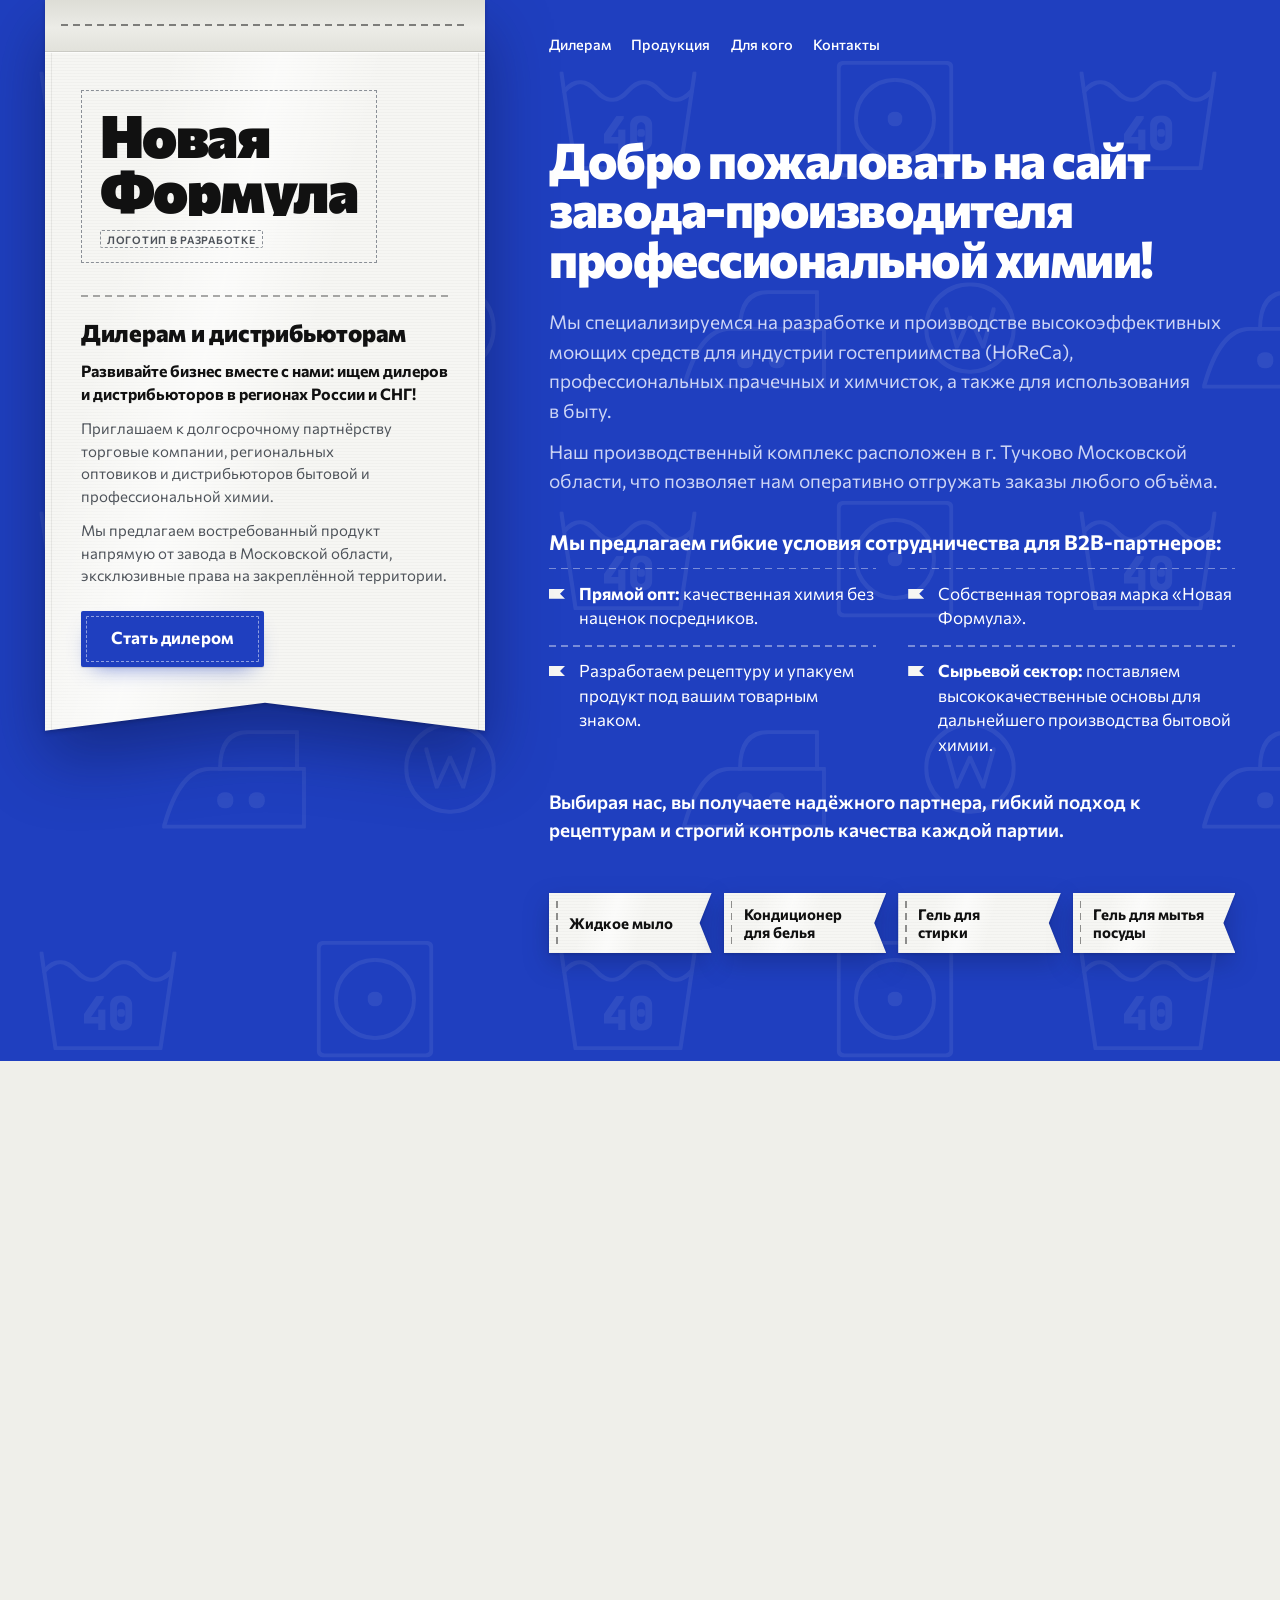
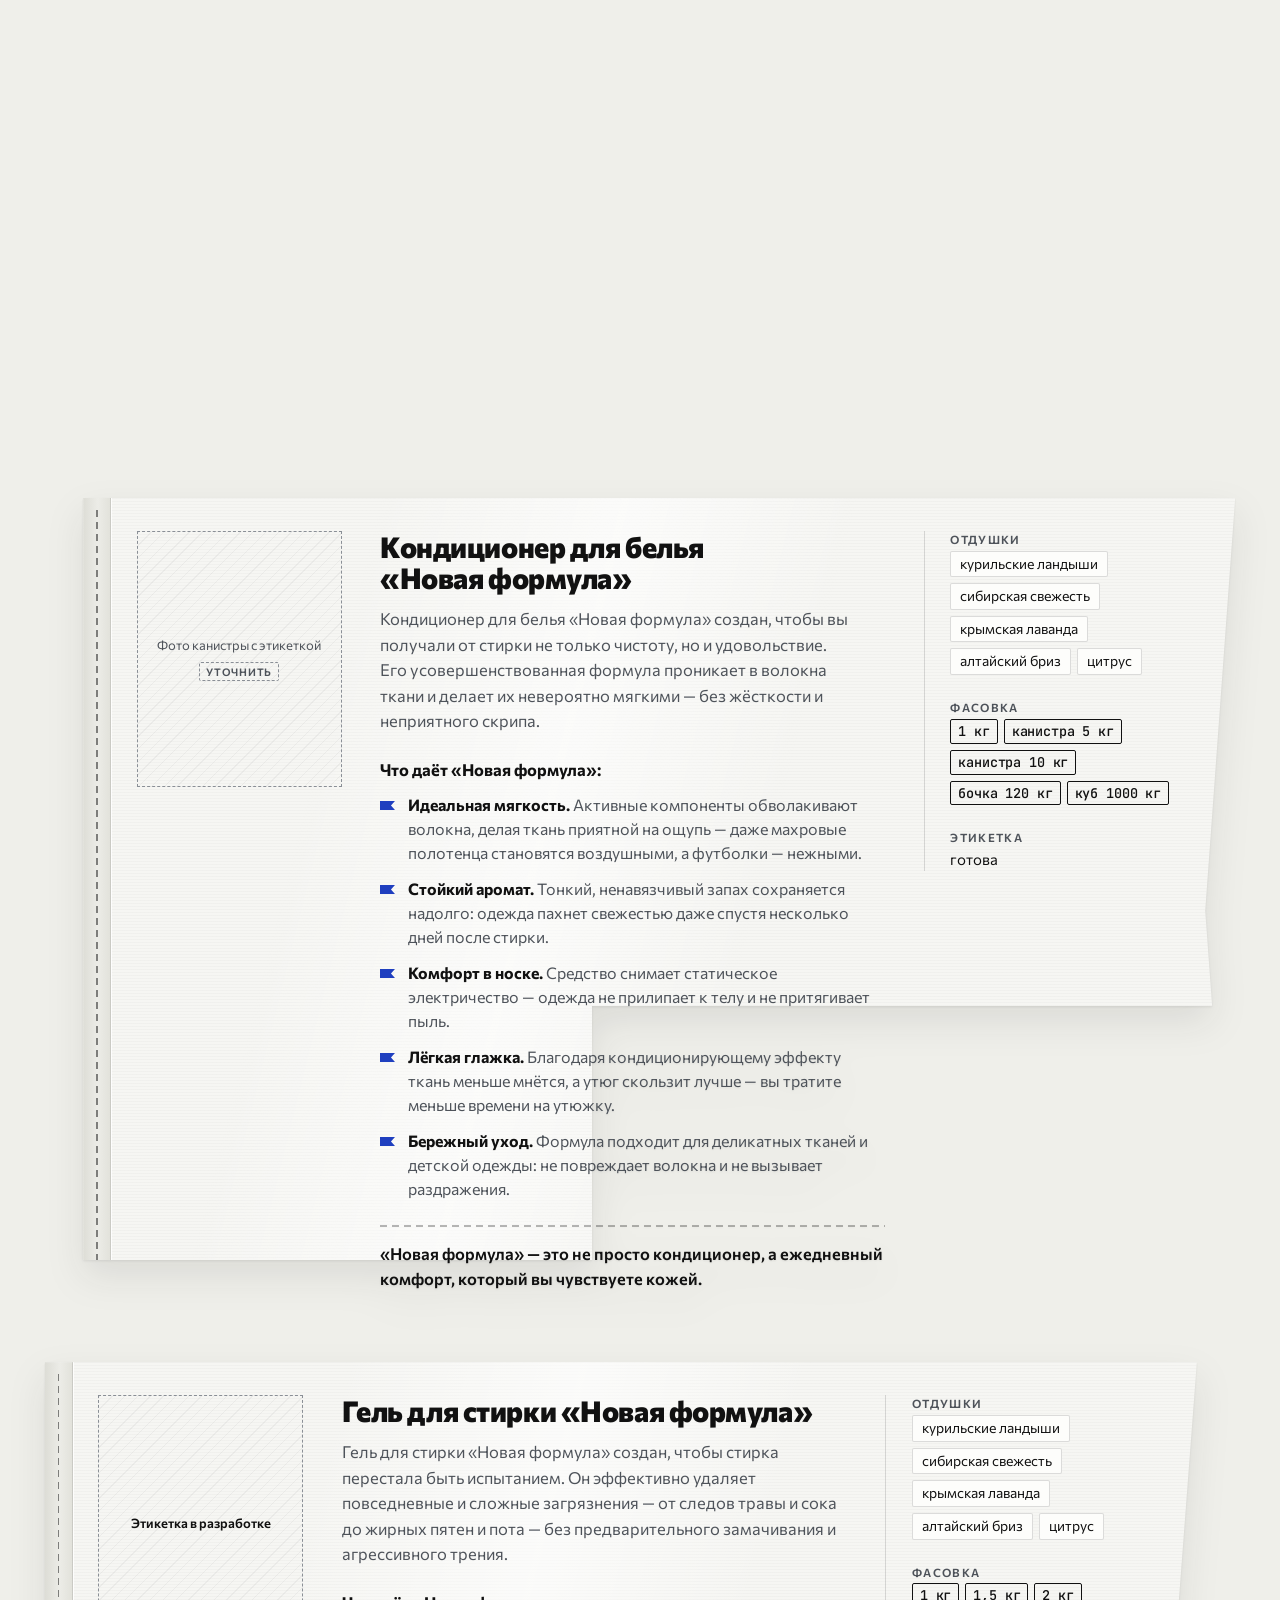
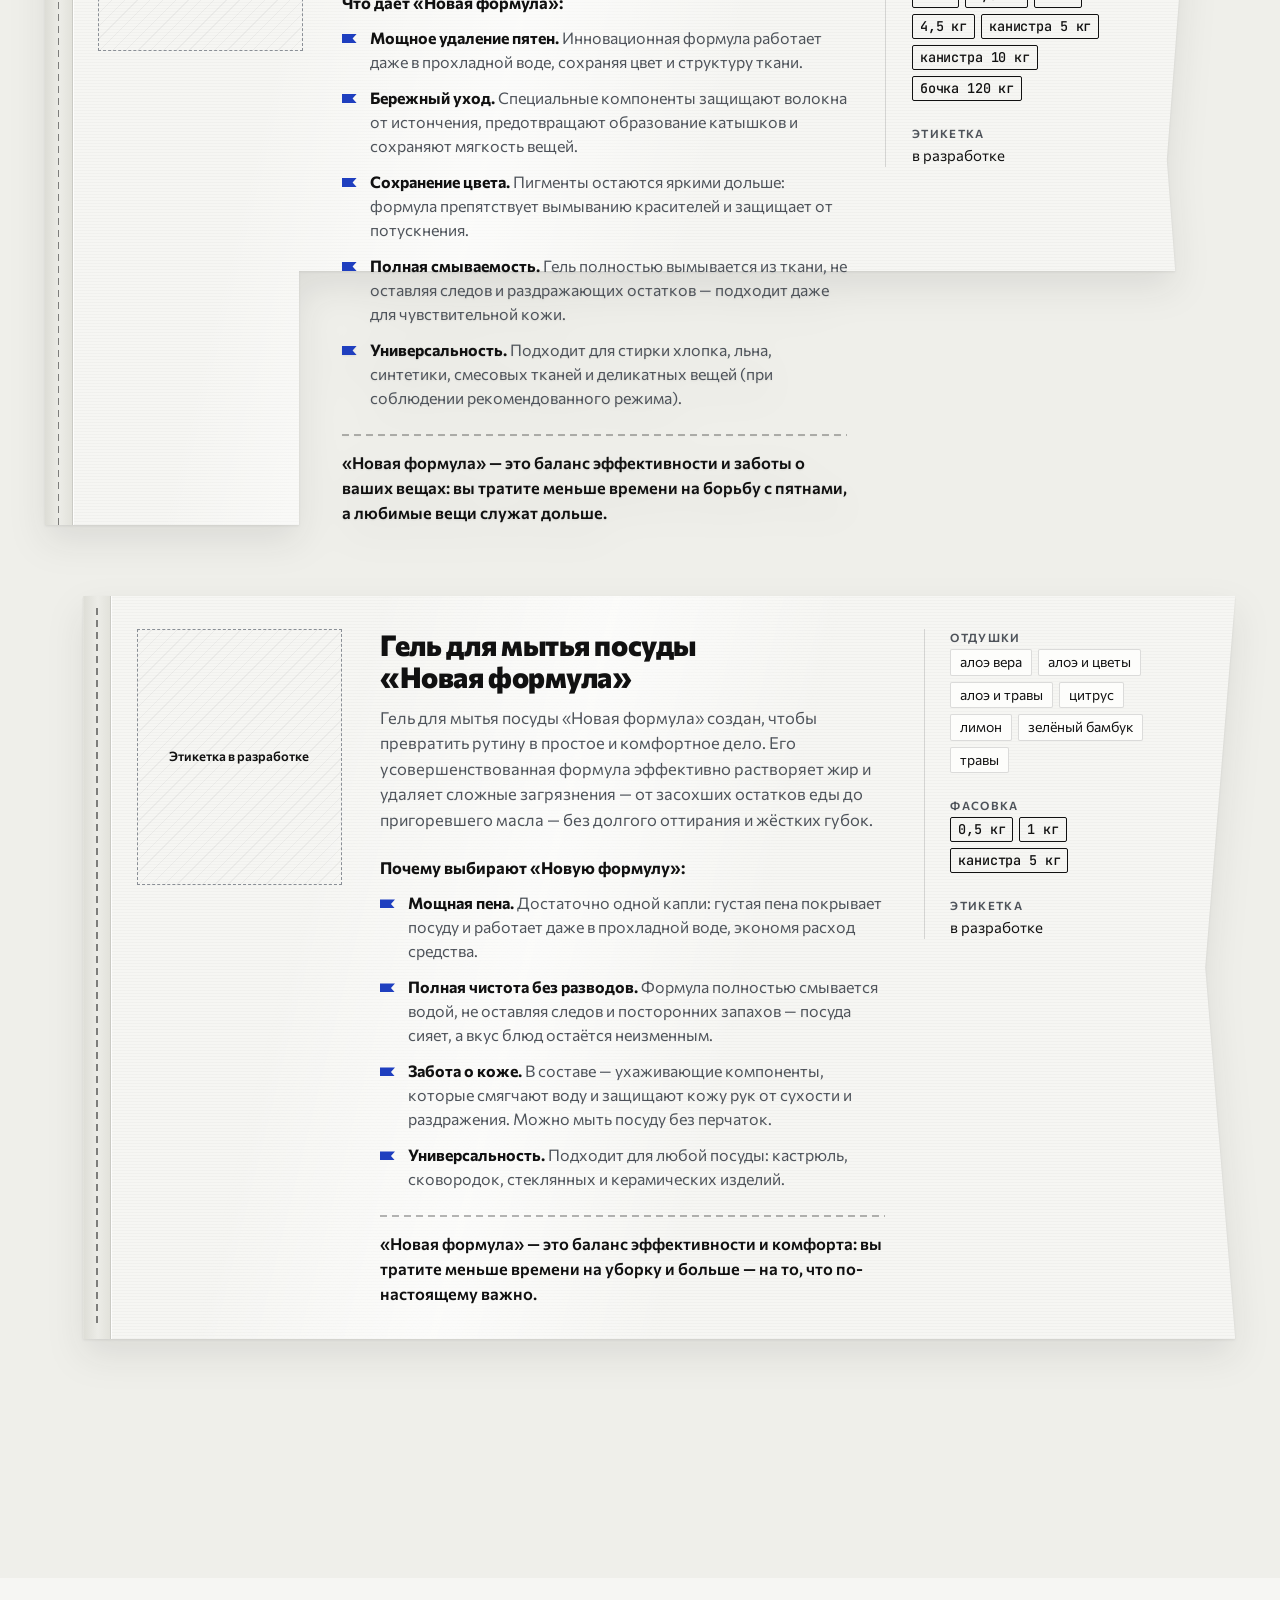
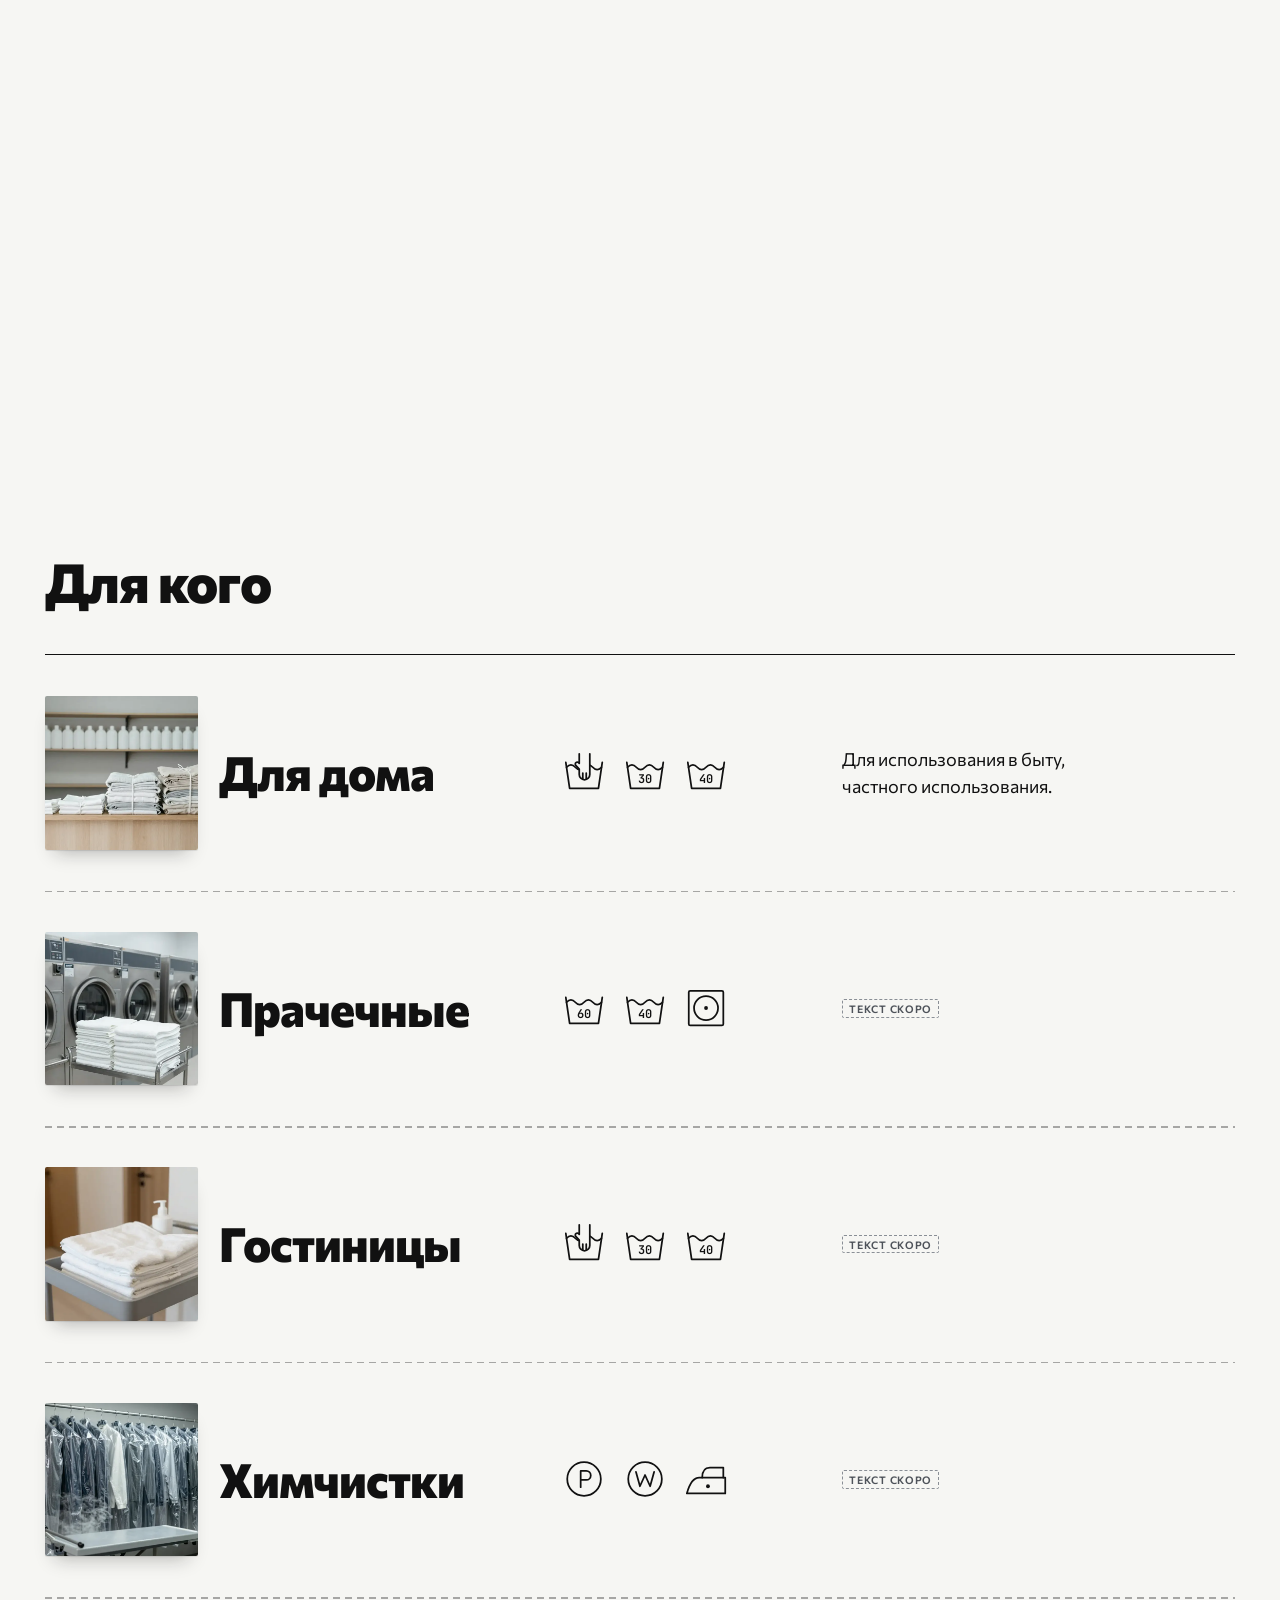
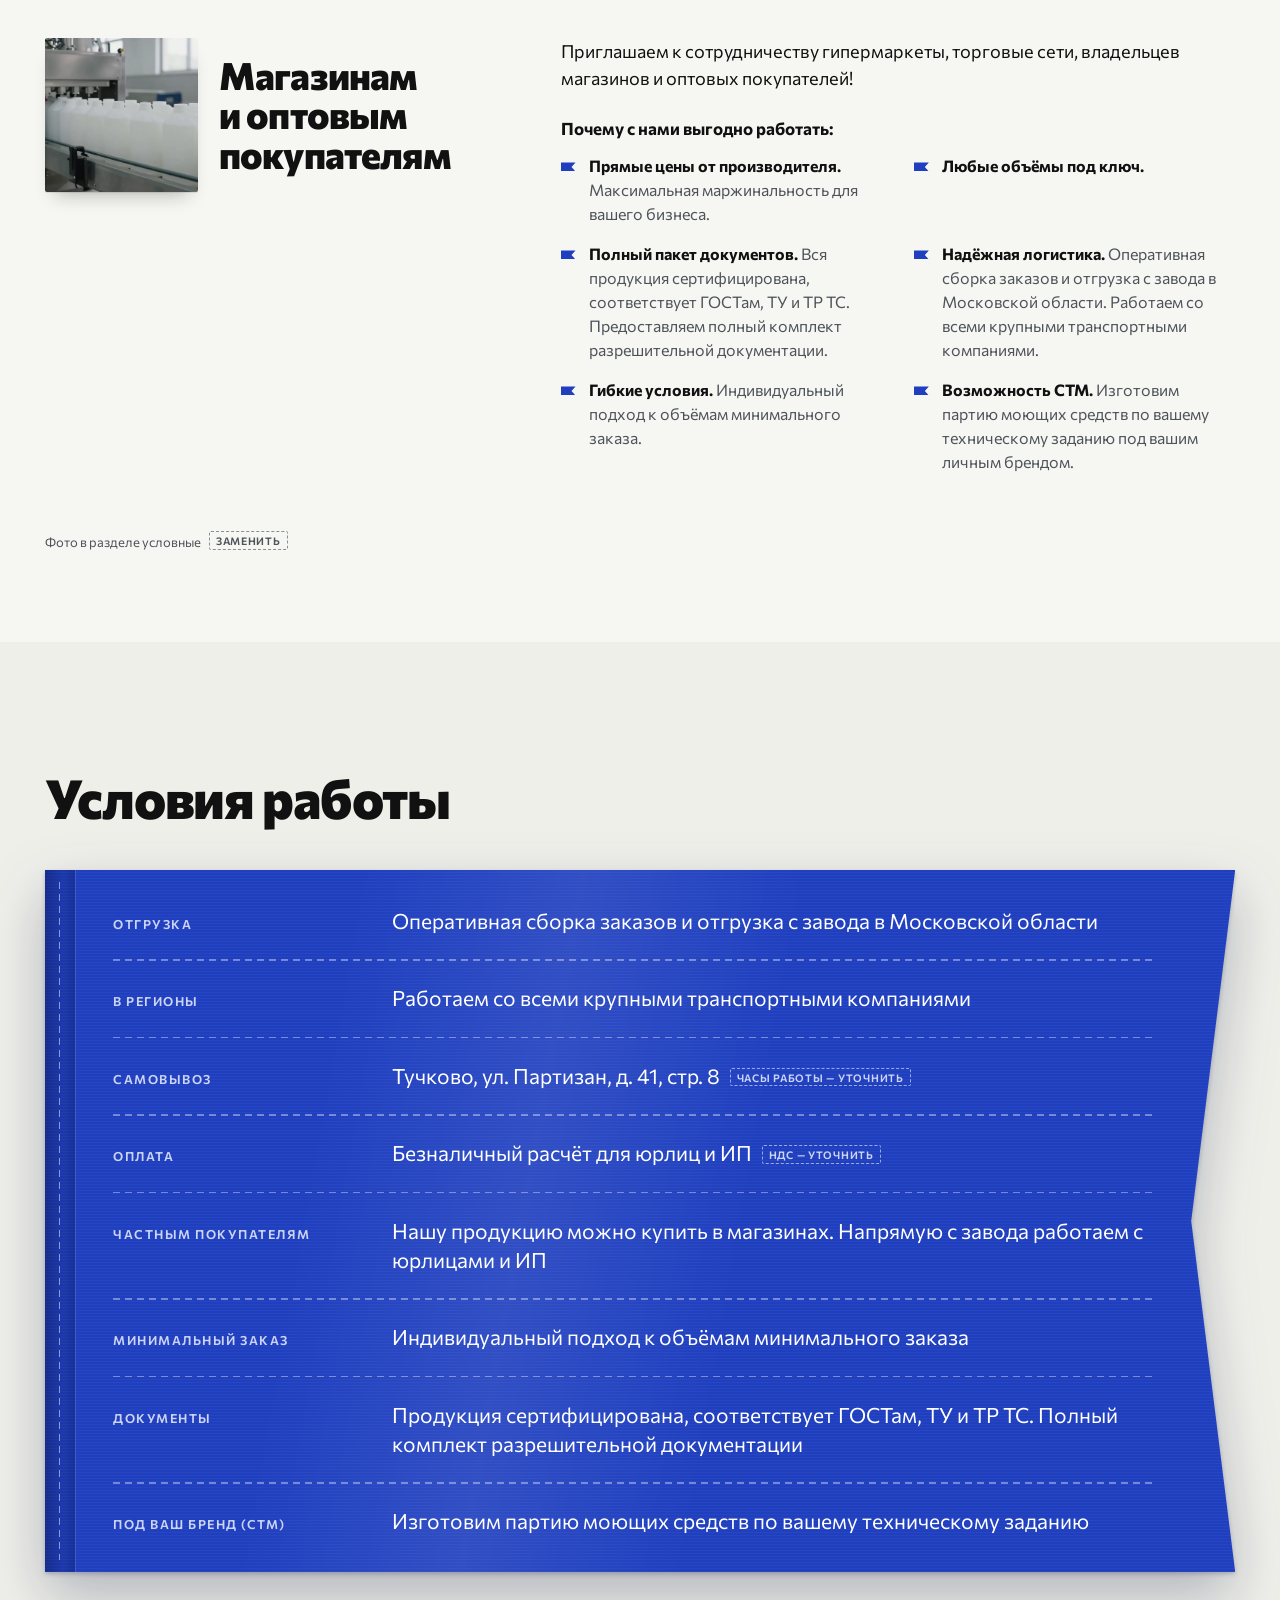
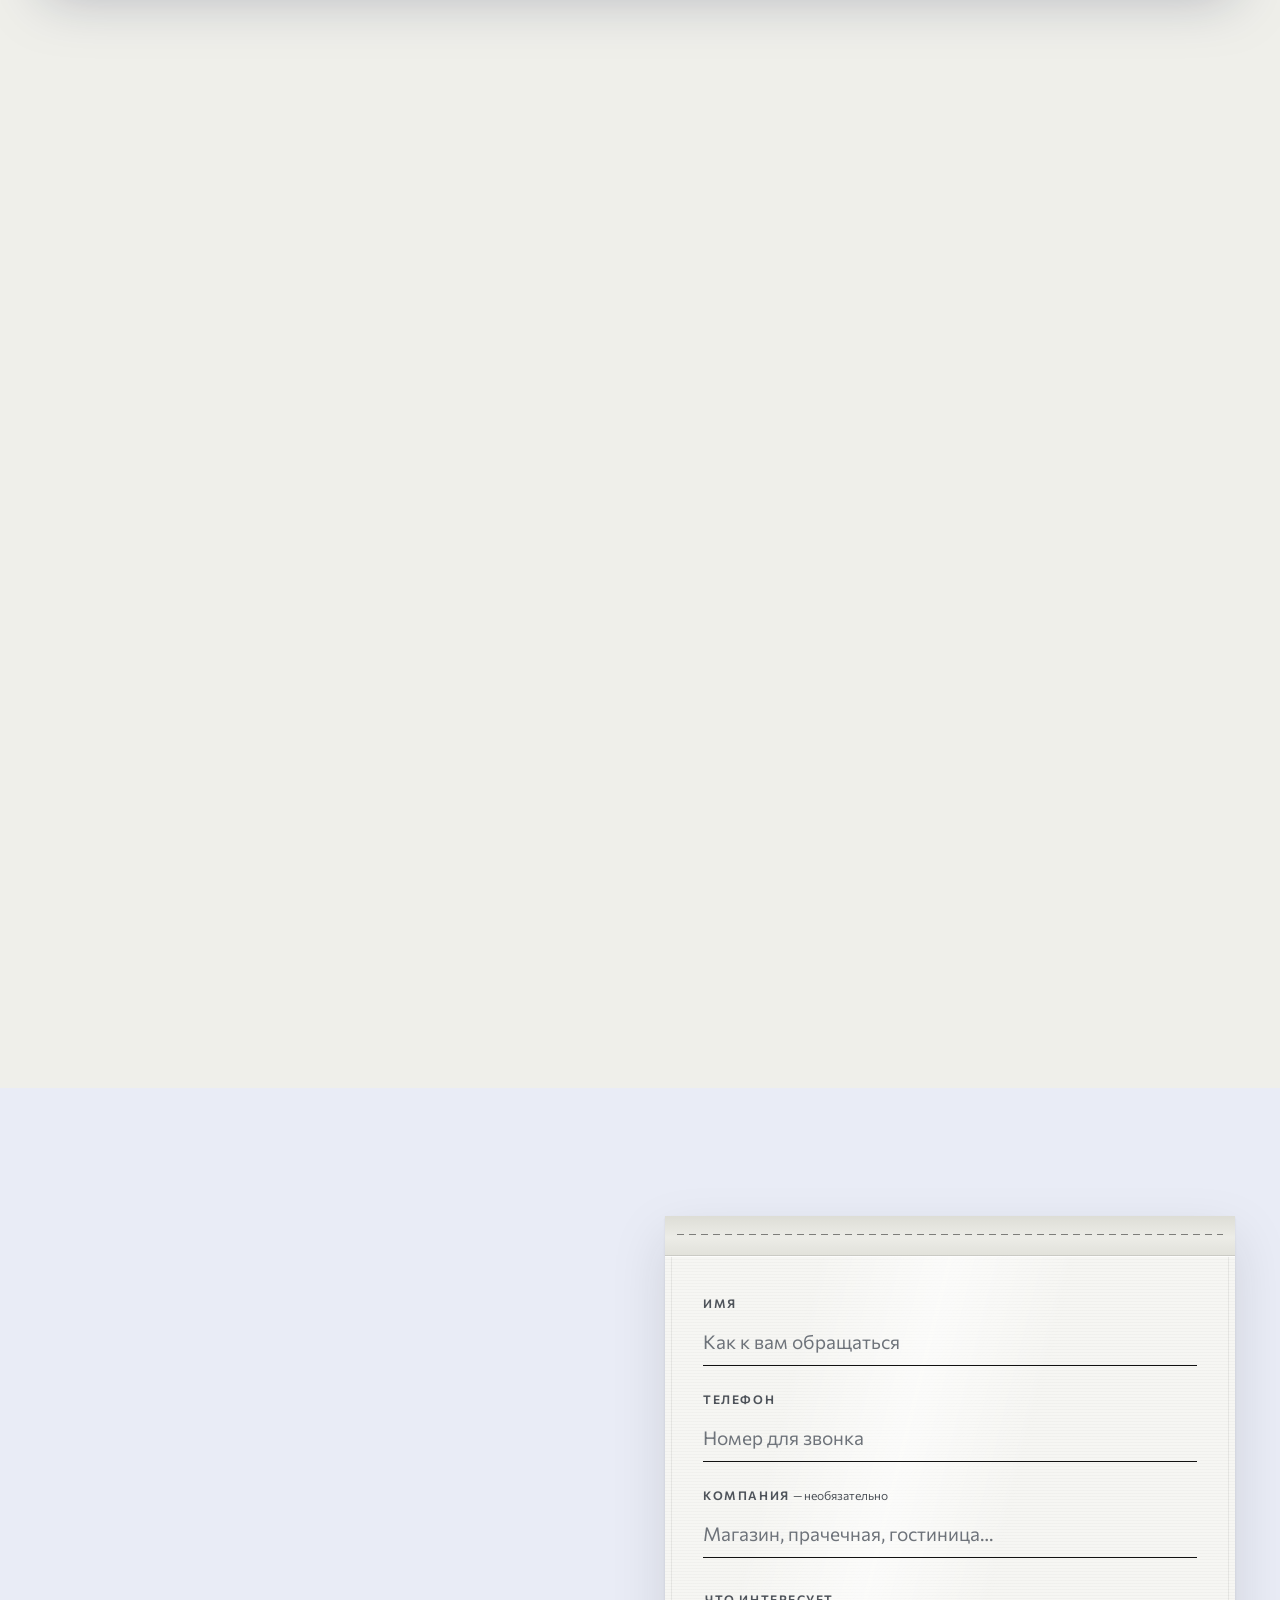
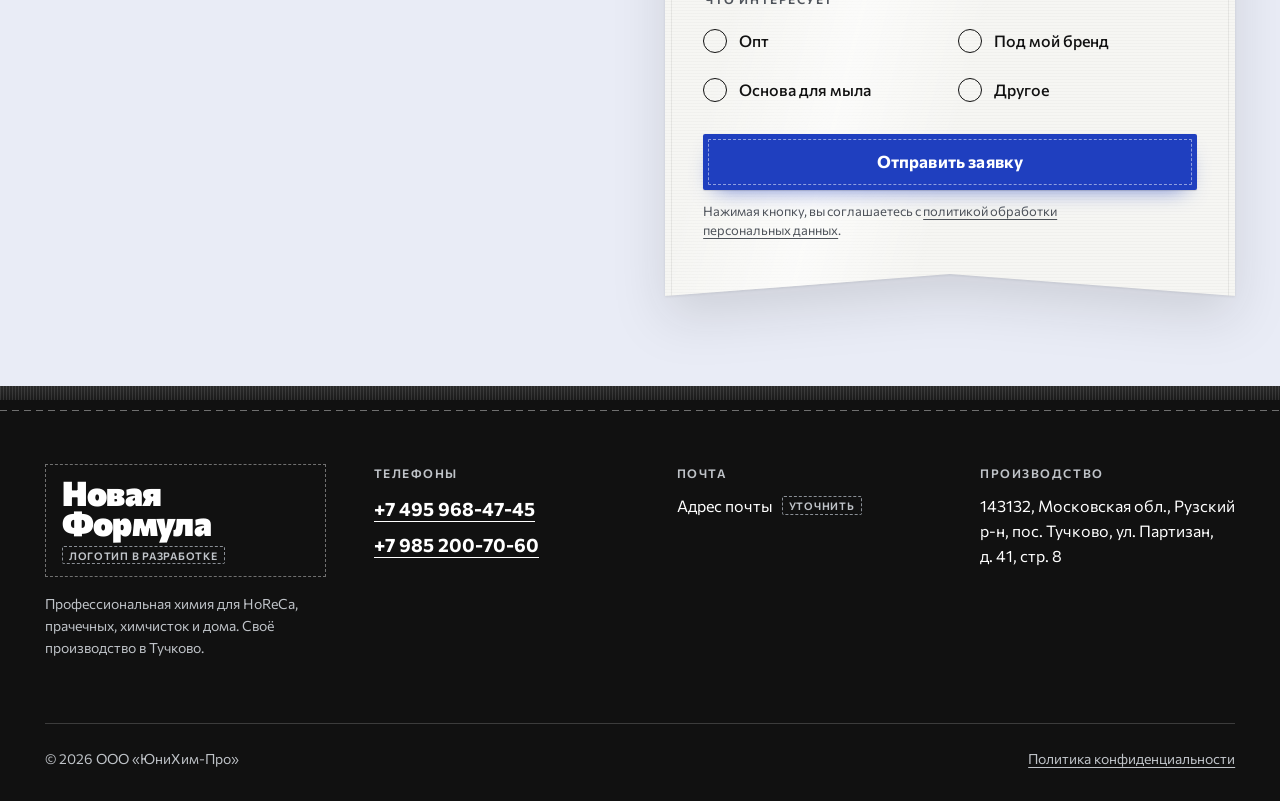
==== docs/index.html @ a8a1fe94 "Текст для дилеров перенесён на большой ярлык первого экрана По скриншоту заказчика: под «Новая Форму" ====
<!doctype html>
<html lang="ru">
<head>
<meta charset="utf-8">
<meta name="viewport" content="width=device-width, initial-scale=1">
<title>Новая Формула — моющие средства от производителя</title>
<meta name="description" content="Завод-производитель профессиональной химии в Тучково, Московская область. Моющие средства «Новая Формула»: прямой опт, производство под вашим брендом, основы для бытовой химии.">
<link rel="preconnect" href="https://fonts.googleapis.com">
<link rel="preconnect" href="https://fonts.gstatic.com" crossorigin>
<link href="https://fonts.googleapis.com/css2?family=Commissioner:wght@300..900&family=JetBrains+Mono:wght@400..600&display=swap" rel="stylesheet">
<style>
:root {
  --page: #EFEFEA;
  --satin: #F6F6F3;
  --satin-hi: #FDFDFB;
  --fold: #E4E4DE;
  --ink: #111111;
  --ink-2: #4E535A;
  --grey: #8A8F96;
  --grey-soft: #BFC3C8;
  --cobalt: #1F3FBF;
  --cobalt-deep: #172F94;
  --cobalt-tint: #E9ECF6;
  --on-cobalt-2: #CDD5F5;
  --error: #A61B1B;
  --hair: rgba(17, 17, 17, .14);

  --f-label: "Commissioner", "Segoe UI", system-ui, sans-serif;
  --f-code: "JetBrains Mono", ui-monospace, "Cascadia Mono", monospace;

  --gutter: clamp(16px, 3.5vw, 56px);
  --wrap: 1320px;
  --label-w: clamp(300px, 34.4vw, 440px);
  --hero-gap: clamp(40px, 5vw, 80px);

  --s-1: 4px; --s-2: 8px; --s-3: 12px; --s-4: 16px; --s-5: 24px;
  --s-6: 32px; --s-7: 48px; --s-8: 64px; --s-9: 96px; --s-10: 128px;

  --sec-top: clamp(88px, 10vw, 152px);
  --sec-bottom: clamp(64px, 7vw, 104px);

  --ease: cubic-bezier(0.19, 1, 0.22, 1);
  --sym-bg: var(--satin);

  --stitch: repeating-linear-gradient(90deg, currentColor 0 7px, transparent 7px 12px);
  --stitch-v: repeating-linear-gradient(180deg, currentColor 0 7px, transparent 7px 12px);
  --sheen: linear-gradient(104deg, rgba(255,255,255,0) 22%, rgba(255,255,255,.62) 40%, rgba(255,255,255,0) 57%);
  --weave: repeating-linear-gradient(0deg, rgba(17,17,17,.022) 0 1px, rgba(17,17,17,0) 1px 3px);
}

*, *::before, *::after { box-sizing: border-box; }
html {
  -webkit-text-size-adjust: 100%;
  scroll-behavior: smooth;
  scroll-padding-top: 24px;
  scrollbar-color: var(--grey) var(--page);
  scrollbar-width: thin;
}
html::-webkit-scrollbar { width: 10px; height: 10px; }
html::-webkit-scrollbar-track { background: var(--page); }
html::-webkit-scrollbar-thumb { background: var(--grey); border: 3px solid var(--page); border-radius: 6px; }
html::-webkit-scrollbar-thumb:hover { background: var(--ink-2); }

body {
  margin: 0;
  background: var(--page);
  color: var(--ink);
  font-family: var(--f-label);
  font-size: 17px;
  line-height: 1.55;
  font-weight: 400;
  -webkit-font-smoothing: antialiased;
  text-rendering: optimizeLegibility;
  overflow-x: clip;
}
::selection { background: var(--cobalt); color: #fff; }
img, svg { display: block; max-width: 100%; }
a { color: inherit; text-decoration-thickness: 1px; text-underline-offset: .22em; }
a:hover { color: var(--cobalt); }
h1, h2, h3, p, ul, ol, dl, dd, figure { margin: 0; }
ul, ol { padding: 0; list-style: none; }
h1, h2, h3 { text-wrap: balance; }
p { text-wrap: pretty; }
input, select, textarea, button { font: inherit; color: inherit; }
input, textarea { caret-color: var(--cobalt); }
:focus { outline: none; }
:focus-visible { outline: 2px solid var(--cobalt); outline-offset: 3px; }

.vh {
  position: absolute !important; width: 1px; height: 1px; margin: -1px; padding: 0;
  overflow: hidden; clip: rect(0 0 0 0); white-space: nowrap; border: 0;
}
.skip {
  position: absolute; left: var(--gutter); top: -60px; z-index: 50;
  background: var(--ink); color: #fff; padding: 10px 16px; font-weight: 600; text-decoration: none;
}
.skip:focus { top: 12px; color: #fff; }

.wrap { width: min(var(--wrap), 100% - 2 * var(--gutter)); margin-inline: auto; }
.num { font-variant-numeric: tabular-nums lining-nums; }
.code { font-family: var(--f-code); font-weight: 500; font-variant-numeric: tabular-nums; letter-spacing: -.01em; }

.todo {
  display: inline-block;
  margin-left: 6px;
  padding: 3px 6px 2px;
  border: 1px dashed var(--grey);
  border-radius: 2px;
  font: 600 10.5px/1.1 var(--f-label);
  letter-spacing: .07em;
  text-transform: uppercase;
  color: var(--ink-2);
  white-space: nowrap;
  vertical-align: .18em;
}

/* Symbols */
.sym { width: 100%; height: auto; aspect-ratio: 1; overflow: visible; color: inherit; }
#sprite path, #sprite rect, #sprite circle { vector-effect: non-scaling-stroke; }

/* Shared label anatomy */
.fold {
  position: relative;
  height: 26px;
  color: rgba(17,17,17,.5);
  background: linear-gradient(180deg, #DDDDD6 0%, #ECECE7 55%, #E2E2DB 100%);
  border-bottom: 1px solid rgba(17,17,17,.09);
  box-shadow: 0 1px 0 rgba(255,255,255,.85);
}
.fold::after {
  content: ""; position: absolute; left: 12px; right: 12px; top: 11px; height: 1.5px;
  background: var(--stitch);
}
.satin {
  background-color: var(--satin);
  background-image: var(--sheen), var(--weave);
}
.selvage { position: relative; }
.selvage::before {
  content: ""; position: absolute; inset: 0 6px; pointer-events: none;
  border-inline: 1px solid rgba(17,17,17,.07);
}

/* Buttons */
.btn {
  position: relative;
  display: inline-flex; align-items: center; justify-content: center; gap: 10px;
  min-height: 56px;
  padding: 14px 30px;
  border: 0; border-radius: 2px;
  background: var(--cobalt); color: #fff;
  font: 700 17px/1.1 var(--f-label);
  letter-spacing: .01em;
  text-decoration: none;
  cursor: pointer;
  box-shadow: 0 1px 1px rgba(17,17,17,.12), 0 10px 22px -12px rgba(31,63,191,.7);
  transition: background-color 400ms var(--ease), box-shadow 400ms var(--ease), transform 400ms var(--ease);
}
.btn::after {
  content: ""; position: absolute; inset: 5px; pointer-events: none;
  border: 1px dashed rgba(255,255,255,.5); border-radius: 1px;
}
.btn:hover { background: var(--cobalt-deep); color: #fff; box-shadow: 0 1px 1px rgba(17,17,17,.12), 0 14px 26px -12px rgba(31,63,191,.8); }
.btn:active { transform: translateY(1px); }
.btn--light { background: var(--satin); color: var(--cobalt); box-shadow: 0 10px 22px -14px rgba(0,0,0,.5); }
.btn--light::after { border-color: rgba(31,63,191,.4); }
.btn--light:hover { background: #fff; color: var(--cobalt-deep); }
.btn[disabled] { background: var(--grey); cursor: progress; box-shadow: none; }

.phone {
  font-weight: 700; font-variant-numeric: tabular-nums lining-nums;
  text-decoration: none; white-space: nowrap;
  background-image: linear-gradient(currentColor, currentColor);
  background-size: 100% 1px; background-position: 0 100%; background-repeat: no-repeat;
  padding-bottom: 2px;
}

/* Header */
.site-header {
  position: absolute; z-index: 5; top: 0;
  left: calc(var(--gutter) + var(--label-w) + var(--hero-gap));
  right: var(--gutter);
  height: 88px;
  display: flex; align-items: center; justify-content: space-between; gap: var(--s-5);
}
.site-header__brand { display: none; }
.site-nav ul { display: flex; flex-wrap: wrap; gap: 4px clamp(14px, 1.6vw, 24px); }
.site-nav a { font-size: 15px; font-weight: 500; text-decoration: none; color: #fff; padding-block: 6px; white-space: nowrap; }
.btn { white-space: nowrap; }
.site-nav a:hover { color: #fff; text-decoration: underline; }
.site-header__cta { display: flex; align-items: center; gap: var(--s-5); }
.site-header__cta .phone { font-size: 16px; color: #fff; }
.menu-btn { display: none; }

/* On cobalt / on ink: rings, hovers, selection, chips */
.site-header :focus-visible, .hero :focus-visible, .band :focus-visible, .site-footer :focus-visible { outline-color: #fff; }
.site-header a:not(.btn):hover, .hero a:not(.btn):hover, .site-footer a:not(.btn):hover { color: #fff; }
.site-header ::selection, .hero ::selection { background: #fff; color: var(--cobalt-deep); }
.site-header .todo { color: var(--on-cobalt-2); border-color: rgba(255,255,255,.55); }

/* Hero */
.hero {
  position: relative;
  display: grid;
  grid-template-columns: var(--label-w) minmax(0, 1fr);
  grid-template-rows: auto auto 1fr;
  grid-template-areas: "label intro" "label minis" "label .";
  column-gap: var(--hero-gap);
  padding-inline: var(--gutter);
  min-height: max(100svh, 760px);
  padding-bottom: clamp(48px, 6vw, 96px);
  background: var(--cobalt);
  color: #fff;
}
.hero__pattern {
  position: absolute; inset: 0; width: 100%; height: 100%;
  pointer-events: none;
  color: #fff; opacity: .07;
  --sym-bg: var(--cobalt);
}
.hero__label {
  grid-area: label; position: sticky; top: 0; z-index: 1; align-self: start;
  filter: drop-shadow(0 2px 2px rgba(6,14,58,.3)) drop-shadow(0 30px 34px rgba(6,14,58,.42));
}
.hero__intro { grid-area: intro; position: relative; container-type: inline-size; padding-top: clamp(112px, 15vh, 160px); }
.hero__minis { grid-area: minis; position: relative; container-type: inline-size; padding-top: var(--s-7); padding-bottom: var(--s-6); }

.hero h1 {
  font-size: clamp(2.4rem, 7.2cqi, 4.4rem);
  line-height: 1;
  font-weight: 800;
  letter-spacing: -.03em;
  max-width: 15em;
  color: #fff;
}
.hero__lead {
  margin-top: var(--s-5);
  font-size: clamp(17px, 1.05rem + .2vw, 19px);
  line-height: 1.55;
  max-width: 40em;
  color: var(--on-cobalt-2);
}
.hero__lead p + p { margin-top: var(--s-3); }

/* B2B offer: rows stitched onto the cobalt, each led by a small satin tag */
.hero__offer { margin-top: var(--s-6); max-width: 52rem; }
.hero__offer-title { font-size: clamp(18px, 1.05rem + .3vw, 21px); line-height: 1.35; font-weight: 700; color: #fff; }
.offer-list { margin-top: var(--s-3); display: grid; grid-template-columns: minmax(0, 1fr); column-gap: var(--s-6); }
@container (min-width: 620px) { .offer-list { grid-template-columns: repeat(2, minmax(0, 1fr)); } }
.offer-list li {
  position: relative;
  padding: 14px 0 14px 30px;
  font-size: 17px; line-height: 1.45; color: #fff;
}
.offer-list li::after {
  content: ""; position: absolute; top: 0; left: 0; right: 0; height: 1.5px;
  background: var(--stitch); color: rgba(255,255,255,.4);
}
.offer-list li::before {
  content: ""; position: absolute; left: 0; top: 21px; width: 16px; height: 10px;
  background: var(--satin);
  clip-path: polygon(0 0, 100% 0, calc(100% - 5px) 50%, 100% 100%, 0 100%);
}
.offer-list b { font-weight: 700; }
.hero__close {
  margin-top: var(--s-4);
  font-size: clamp(17px, 1.05rem + .2vw, 19px); line-height: 1.5; font-weight: 600;
  max-width: 40em; color: #fff;
}

/* Big care label: the brand, woven */
.care-label {
  position: relative;
  padding-bottom: 64px;
  color: var(--ink);
  clip-path: polygon(0 0, 100% 0, 100% 100%, 50% calc(100% - 28px), 0 100%);
  transform-origin: 50% 0;
}
.care-label > .fold { height: 52px; }
.care-label > .fold::after { top: 24px; left: 16px; right: 16px; }
.care-label__body { padding: clamp(28px, 3vw, 44px) clamp(24px, 2.8vw, 44px) 0; }

.logo-slot {
  display: inline-flex; flex-direction: column; align-items: flex-start; gap: 8px;
  padding: 12px 16px 12px;
  border: 1px dashed var(--grey);
}
.logo-slot__name { font-size: clamp(36px, 3.5vw, 52px); line-height: .9; font-weight: 900; letter-spacing: -.02em; }
.logo-slot .todo { margin-left: 0; }
.care-label .logo-slot { gap: 14px; padding: 16px 18px 14px; }
.care-label .logo-slot__name { font-size: clamp(40px, 4.6vw, 66px); line-height: .92; letter-spacing: -.025em; }

.care-dealer { position: relative; margin-top: var(--s-6); padding-top: var(--s-5); scroll-margin-top: 24px; }
.care-dealer::before { content: ""; position: absolute; top: 0; left: 0; right: 0; height: 1.5px; background: var(--stitch); color: rgba(17,17,17,.35); }
.care-dealer__title { font-size: clamp(20px, 1.1rem + .5vw, 24px); line-height: 1.15; font-weight: 800; letter-spacing: -.01em; }
.care-dealer__lead { margin-top: var(--s-3); font-size: 16px; line-height: 1.45; font-weight: 700; }
.care-dealer p:not(.care-dealer__lead) { margin-top: var(--s-3); font-size: 15px; line-height: 1.5; color: var(--ink-2); }
.care-dealer__btn { margin-top: var(--s-5); }

/* Mini labels: product names, each one jumps to its label below */
.minis { display: grid; grid-template-columns: repeat(2, minmax(0, 1fr)); gap: var(--s-3); }
@container (min-width: 620px) { .minis { grid-template-columns: repeat(4, minmax(0, 1fr)); } }
.mini-wrap { filter: drop-shadow(0 1px 1px rgba(6,14,58,.22)) drop-shadow(0 10px 12px rgba(6,14,58,.26)); }
.mini {
  position: relative;
  display: flex; align-items: center;
  width: 100%; height: 100%; min-height: 60px;
  padding: 12px 28px 12px 20px;
  color: var(--ink);
  text-decoration: none;
  clip-path: polygon(0 0, 100% 0, calc(100% - 12px) 50%, 100% 100%, 0 100%);
  transition: background-color 450ms var(--ease), color 450ms var(--ease);
}
.mini::before {
  content: ""; position: absolute; left: 7px; top: 8px; bottom: 8px; width: 1.5px;
  background: var(--stitch-v); color: rgba(17,17,17,.45);
}
.mini__name { font-weight: 700; font-size: 15px; line-height: 1.2; }
.mini:hover { background-color: var(--ink); background-image: none; color: #fff; }
.mini:hover::before { color: rgba(255,255,255,.6); }
.mini:focus-visible { outline: none; }
.mini-wrap:has(.mini:focus-visible) { outline: 2px solid #fff; outline-offset: 3px; }

/* Sections */
.section { padding-top: var(--sec-top); padding-bottom: var(--sec-bottom); }
.section__head { margin-bottom: clamp(32px, 3.5vw, 48px); max-width: 52rem; }
.section h2, .band h2, .dealer h2 {
  font-size: clamp(2.25rem, 1.3rem + 2.6vw, 3.6rem);
  line-height: 1.02;
  font-weight: 800;
  letter-spacing: -.024em;
}
.section__lead { margin-top: var(--s-4); font-size: 19px; color: var(--ink-2); max-width: 40em; }

/* Products: each one a long woven label, folded and sewn on the left, cut on the right */
.products { overflow-x: clip; }
.plabels { display: grid; gap: clamp(28px, 3vw, 44px); }
.plabel { filter: drop-shadow(0 1px 1px rgba(17,17,17,.08)) drop-shadow(0 16px 18px rgba(17,17,17,.09)); }
.plabel:nth-child(odd) { margin-right: clamp(0px, 3vw, 48px); }
.plabel:nth-child(even) { margin-left: clamp(0px, 3vw, 48px); }
.plabel__inner {
  --cut: 30px;
  --fold: 28px;
  position: relative;
  display: grid;
  grid-template-columns: clamp(180px, 16vw, 232px) minmax(0, 1fr) clamp(220px, 20vw, 290px);
  gap: var(--s-5) clamp(24px, 3vw, 44px);
  align-items: start;
  padding: clamp(24px, 2.6vw, 36px) calc(var(--cut) + clamp(16px, 2vw, 28px)) clamp(24px, 2.6vw, 36px) calc(var(--fold) + clamp(18px, 2vw, 28px));
  clip-path: polygon(0 0, 100% 0, calc(100% - var(--cut)) 50%, 100% 100%, 0 100%);
}
.plabel__inner::before {
  content: ""; position: absolute; left: 0; top: 0; bottom: 0; width: var(--fold);
  background: linear-gradient(90deg, #DDDDD6 0%, #ECECE7 55%, #E2E2DB 100%);
  border-right: 1px solid rgba(17,17,17,.09);
  box-shadow: 1px 0 0 rgba(255,255,255,.85);
}
.plabel__inner::after {
  content: ""; position: absolute; left: 13px; top: 12px; bottom: 12px; width: 1.5px;
  background: var(--stitch-v); color: rgba(17,17,17,.5);
}
.plabel .photo-slot { height: auto; aspect-ratio: 4 / 5; }
.plabel__name { font-size: clamp(24px, 1rem + 1vw, 32px); line-height: 1.1; font-weight: 800; letter-spacing: -.015em; }
.plabel__intro { margin-top: var(--s-3); font-size: 16.5px; line-height: 1.55; color: var(--ink-2); max-width: 64ch; }
.plabel__sub { margin-top: var(--s-5); font-size: 16.5px; line-height: 1.4; font-weight: 700; }
.plabel__close {
  position: relative; margin-top: var(--s-5); padding-top: var(--s-4);
  font-size: 16.5px; line-height: 1.5; font-weight: 600; max-width: 64ch;
}
.plabel__close::before {
  content: ""; position: absolute; top: 0; left: 0; right: 0; height: 1.5px;
  background: var(--stitch); color: rgba(17,17,17,.3);
}
.plabel__aside { padding-left: clamp(20px, 2vw, 32px); border-left: 1px solid var(--hair); }

/* Tag list: a small cut label leads each point */
.tag-list { margin-top: var(--s-3); display: grid; gap: var(--s-3); }
.tag-list li { position: relative; padding-left: 28px; font-size: 16px; line-height: 1.5; color: var(--ink-2); max-width: 64ch; }
.tag-list li::before {
  content: ""; position: absolute; left: 0; top: .5em; width: 15px; height: 9px;
  background: var(--cobalt);
  clip-path: polygon(0 0, 100% 0, calc(100% - 4px) 50%, 100% 100%, 0 100%);
}
.tag-list b { font-weight: 700; color: var(--ink); }

.chips { display: flex; flex-wrap: wrap; gap: 6px; margin-top: 6px; }
.chip { padding: 2px 9px 3px; border: 1px solid var(--hair); border-radius: 2px; background: var(--satin-hi); font-size: 14px; line-height: 1.4; }
.chips .vol { margin: 0; }
.photo-slot {
  display: flex; flex-direction: column; align-items: center; justify-content: center; gap: 8px;
  height: 132px; padding: 12px;
  border: 1px dashed var(--grey);
  background: repeating-linear-gradient(135deg, rgba(17,17,17,.045) 0 1px, transparent 1px 9px);
  text-align: center; font-size: 13px; line-height: 1.35; color: var(--ink-2);
}
.photo-slot .todo { margin-left: 0; }
.photo-slot--dev { font-weight: 600; color: var(--ink); }
.sym-row { display: flex; gap: 10px; }
.sym-row svg { width: 38px; }
.specs { display: grid; gap: var(--s-5); }
.specs dt { font-size: 11.5px; font-weight: 600; letter-spacing: .12em; text-transform: uppercase; color: var(--ink-2); }
.specs dd { margin-top: 2px; font-size: 15px; line-height: 1.45; }
.vol { display: inline-block; margin-right: 6px; padding: 2px 7px; border: 1px solid var(--ink); border-radius: 2px; font-size: 13.5px; line-height: 1.4; }

.plabel--soon { filter: none; }
.plabel--soon .plabel__inner {
  display: flex; flex-wrap: wrap; align-items: center; justify-content: space-between; gap: var(--s-3) var(--s-6);
  clip-path: none; padding: 28px clamp(22px, 3vw, 40px);
  border: 1.5px dashed var(--grey); background: transparent;
}
.plabel--soon .plabel__inner::before, .plabel--soon .plabel__inner::after { display: none; }
.plabel--soon p { font-size: 16px; line-height: 1.5; }
.plabel--soon strong { display: block; font-size: 22px; line-height: 1.12; font-weight: 800; margin-bottom: var(--s-1); }
.plabel--soon a { font-weight: 600; color: var(--cobalt); }

/* Section grounds */
.section--satin { background: var(--satin); }
.section--tint { background: var(--cobalt-tint); }

/* Segments */
.segments { border-top: 1px solid var(--ink); }
.segment {
  position: relative;
  display: grid;
  grid-template-columns: minmax(0, 1.3fr) calc(4 * clamp(40px, 3.6vw, 54px) + 3 * clamp(10px, 1.2vw, 18px)) minmax(0, 1.1fr);
  gap: var(--s-5) clamp(24px, 4vw, 64px);
  align-items: center;
  padding-block: clamp(28px, 3.2vw, 44px);
}
.segment + .segment::before {
  content: ""; position: absolute; top: 0; left: 0; right: 0; height: 1.5px;
  background: var(--stitch); color: rgba(17,17,17,.35);
}
.segment h3 { font-size: clamp(30px, 1.2rem + 2.2vw, 50px); line-height: 1; font-weight: 800; letter-spacing: -.022em; }
.segment .sym-row { gap: clamp(10px, 1.2vw, 18px); }
.segment .sym-row svg { width: clamp(40px, 3.6vw, 54px); }
.segment__text { font-size: 18px; line-height: 1.5; }
.segment__text .todo { margin-left: 0; }
.segment--wide { align-items: start; }
.segment--wide > div { grid-column: 2 / -1; }
.segment--wide h3 { font-size: clamp(28px, 1rem + 1.7vw, 40px); line-height: 1.04; }
.segment__sub { margin-top: var(--s-5); font-size: 17px; font-weight: 700; }
@media (min-width: 1101px) { .segment .tag-list { grid-template-columns: repeat(2, minmax(0, 1fr)); gap: var(--s-4) var(--s-6); } }

/* Dealers: a satin label sewn onto ink, both ends cut */
.dealer {
  position: relative;
  padding-block: clamp(80px, 9vw, 136px);
  color: #fff;
  background-color: var(--ink);
  background-image:
    linear-gradient(100deg, rgba(255,255,255,0) 24%, rgba(255,255,255,.05) 41%, rgba(255,255,255,0) 58%),
    repeating-linear-gradient(0deg, rgba(255,255,255,.03) 0 1px, rgba(255,255,255,0) 1px 3px);
}
.dealer__grid { display: grid; grid-template-columns: minmax(0, .8fr) minmax(0, 1.4fr); gap: var(--s-6) clamp(32px, 6vw, 112px); align-items: center; }
.dealer h2 { color: #fff; }
.dealer h2::selection { background: #fff; color: var(--ink); }
.dealer-label { filter: drop-shadow(0 2px 2px rgba(0,0,0,.35)) drop-shadow(0 26px 30px rgba(0,0,0,.5)); }
.dealer-label__inner {
  --cut: 26px;
  position: relative;
  color: var(--ink);
  clip-path: polygon(0 0, 100% 0, calc(100% - var(--cut)) 50%, 100% 100%, 0 100%, var(--cut) 50%);
  padding: clamp(40px, 4vw, 56px) calc(var(--cut) + clamp(22px, 3vw, 44px));
}
.dealer-label__inner::before, .dealer-label__inner::after {
  content: ""; position: absolute; left: calc(var(--cut) + 4px); right: calc(var(--cut) + 4px); height: 1.5px;
  background: var(--stitch); color: rgba(17,17,17,.4);
}
.dealer-label__inner::before { top: 14px; }
.dealer-label__inner::after { bottom: 14px; }
.dealer__lead { font-size: clamp(21px, 1rem + .7vw, 26px); line-height: 1.25; font-weight: 800; letter-spacing: -.01em; max-width: 30em; }
.dealer-label__inner p:not(.dealer__lead) { margin-top: var(--s-3); font-size: 17px; line-height: 1.55; color: var(--ink-2); max-width: 40em; }
.dealer-label__inner .btn { margin-top: var(--s-6); }

/* Ink band */
.band-section { padding-top: var(--sec-top); padding-bottom: var(--sec-bottom); }
.band-wrap {
  margin-right: clamp(16px, 4vw, 72px);
  filter: drop-shadow(0 2px 2px rgba(17,17,17,.16)) drop-shadow(0 26px 30px rgba(17,17,17,.28));
}
.band {
  --sym-bg: var(--ink);
  position: relative;
  color: #fff;
  background-color: var(--ink);
  background-image:
    linear-gradient(100deg, rgba(255,255,255,0) 24%, rgba(255,255,255,.07) 41%, rgba(255,255,255,0) 58%),
    repeating-linear-gradient(0deg, rgba(255,255,255,.03) 0 1px, rgba(255,255,255,0) 1px 3px);
  --cut: 56px;
  clip-path: polygon(0 0, 100% 0, calc(100% - var(--cut)) 50%, 100% 100%, 0 100%);
  padding: clamp(56px, 6vw, 88px) calc(56px + clamp(24px, 4vw, 72px)) clamp(56px, 6vw, 88px) calc(var(--gutter) + max(0px, (100vw - var(--wrap) - 2 * var(--gutter)) / 2));
}
.band::before, .band::after {
  content: ""; position: absolute; left: 0; right: 80px; height: 1.5px;
  background: var(--stitch); color: rgba(255,255,255,.5);
}
.band::before { top: 16px; }
.band::after { bottom: 16px; }
.band h2 { color: #fff; }
.band__inner { max-width: var(--wrap); }
.band .section__lead { color: var(--grey-soft); }
.band a:not(.btn):hover { color: #fff; }
.formats { margin-top: clamp(32px, 3.5vw, 48px); }
.format {
  position: relative;
  display: grid; grid-template-columns: minmax(0, 1fr) minmax(0, 1.35fr); gap: var(--s-4) clamp(24px, 4vw, 64px);
  padding-block: clamp(22px, 2.4vw, 32px);
  border-top: 1px solid rgba(255,255,255,.28);
}
.format h3 { font-size: clamp(24px, 1rem + 1.4vw, 36px); line-height: 1.08; font-weight: 800; letter-spacing: -.015em; }
.format p { font-size: 18px; line-height: 1.5; color: #fff; max-width: 34em; }
.format .todo { color: var(--grey-soft); border-color: var(--grey); }
.band__cta { margin-top: clamp(28px, 3vw, 40px); display: flex; flex-wrap: wrap; align-items: center; gap: var(--s-4) var(--s-6); }
.band__cta .phone { font-size: 19px; color: #fff; }

/* Why */
.why { display: grid; grid-template-columns: minmax(0, 1fr) minmax(0, 2.2fr); gap: var(--s-6) clamp(32px, 5vw, 96px); align-items: start; }
.why-list li {
  padding-block: clamp(18px, 2vw, 26px);
  border-top: 1px solid var(--hair);
  font-size: clamp(21px, 1rem + .9vw, 30px); line-height: 1.25; letter-spacing: -.01em;
}
.why-list li:last-child { border-bottom: 1px solid var(--hair); }
.why-list b { font-weight: 800; }
.why-list span { color: var(--ink-2); }

/* Steps */
.steps { --step-gap: clamp(20px, 3vw, 48px); position: relative; display: grid; grid-template-columns: repeat(4, minmax(0, 1fr)); gap: var(--s-6) var(--step-gap); }
.step { position: relative; }
.step:not(:last-child)::before {
  content: ""; position: absolute; top: 31px; left: 76px; right: calc(-1 * var(--step-gap) + 12px); height: 1.5px;
  background: var(--stitch); color: rgba(17,17,17,.4);
}
.step__n {
  position: relative; z-index: 1;
  display: grid; place-items: center;
  width: 64px; height: 64px; border-radius: 50%;
  border: 1.75px solid var(--ink);
  background: var(--page);
  font-size: 26px; font-weight: 700; font-variant-numeric: tabular-nums lining-nums;
}
.step:first-child .step__n { background: var(--cobalt); border-color: var(--cobalt); color: #fff; }
.step h3 { margin-top: var(--s-5); font-size: 24px; line-height: 1.15; font-weight: 800; }
.step p { margin-top: var(--s-2); font-size: 16px; color: var(--ink-2); max-width: 22em; }

/* Request */
.request { display: grid; grid-template-columns: minmax(0, 1fr) minmax(0, 1.05fr); gap: var(--s-7) clamp(32px, 6vw, 112px); align-items: start; }
.request__text p { margin-top: var(--s-4); font-size: 19px; color: var(--ink-2); max-width: 30em; }
.request__phones { margin-top: var(--s-6); display: grid; justify-items: start; gap: var(--s-3); }
.request__phones a { font-size: clamp(22px, 1rem + 1vw, 30px); }

.form-label {
  filter: drop-shadow(0 1px 1px rgba(17,17,17,.08)) drop-shadow(0 22px 26px rgba(17,17,17,.12));
}
.form-label__inner {
  clip-path: polygon(0 0, 100% 0, 100% 100%, 50% calc(100% - 22px), 0 100%);
  padding-bottom: 56px;
}
.form-label > .form-label__inner > .fold { height: 40px; }
.form-label > .form-label__inner > .fold::after { top: 18px; }
.lform { padding: clamp(24px, 3vw, 40px) clamp(22px, 3vw, 44px) 0; }
.field + .field, .field + fieldset, fieldset + .lform__submit { margin-top: var(--s-5); }
.field label, .lform legend {
  display: block;
  font-size: 12px; font-weight: 600; letter-spacing: .13em; text-transform: uppercase; color: var(--ink-2);
}
.field label i { font-style: normal; text-transform: none; letter-spacing: 0; font-weight: 400; }
.field input {
  display: block; width: 100%;
  margin-top: 4px; padding: 10px 0 9px;
  border: 0; border-bottom: 1.5px solid var(--ink); border-radius: 0;
  background: transparent;
  font-size: 19px; font-weight: 500; font-variant-numeric: tabular-nums lining-nums;
  transition: border-color 300ms var(--ease);
}
.field input::placeholder { color: #6E737A; font-weight: 400; }
.field input:hover { border-bottom-color: var(--cobalt); }
.field input:focus-visible { outline: none; border-bottom-color: var(--cobalt); box-shadow: 0 1.5px 0 var(--cobalt); }
.field input[aria-invalid="true"] { border-bottom-color: var(--error); box-shadow: 0 1.5px 0 var(--error); }
.field__error { min-height: 0; margin-top: 6px; font-size: 14px; line-height: 1.4; color: var(--error); font-weight: 500; }
.field__error:empty { display: none; }

.lform fieldset { margin: 0; padding: 0; border: 0; }
.lform fieldset { margin-top: var(--s-6); }
.choices { margin-top: var(--s-3); display: grid; grid-template-columns: repeat(2, minmax(0, 1fr)); gap: var(--s-2) var(--s-4); }
.choice { position: relative; display: flex; align-items: center; gap: 12px; padding: 8px 0; cursor: pointer; font-size: 16px; font-weight: 500; }
.choice input { position: absolute; opacity: 0; width: 24px; height: 24px; margin: 0; cursor: pointer; }
.choice__mark {
  flex: none; display: grid; place-items: center;
  width: 24px; height: 24px; border-radius: 50%;
  border: 1.75px solid var(--ink);
  transition: background-color 300ms var(--ease), border-color 300ms var(--ease);
}
.choice__mark::after { content: ""; width: 8px; height: 8px; border-radius: 50%; background: #fff; transform: scale(0); transition: transform 300ms var(--ease); }
.choice:hover .choice__mark { border-color: var(--cobalt); }
.choice input:checked + .choice__mark { background: var(--cobalt); border-color: var(--cobalt); }
.choice input:checked + .choice__mark::after { transform: scale(1); }
.choice input:focus-visible + .choice__mark { outline: 2px solid var(--cobalt); outline-offset: 3px; }

.lform__submit { margin-top: var(--s-6); }
.lform__submit .btn { width: 100%; }
.lform__consent { margin-top: var(--s-3); font-size: 13px; line-height: 1.45; color: var(--ink-2); }
.lform__status { margin-top: var(--s-4); padding: 14px 16px; background: var(--cobalt-tint); font-size: 15px; line-height: 1.45; }
.lform__status[hidden] { display: none; }
.lform__status b { color: var(--cobalt); }

/* Footer */
.site-footer {
  position: relative;
  padding-top: calc(var(--s-8) + 14px);
  padding-bottom: var(--s-6);
  background: var(--ink);
  color: #fff;
}
.site-footer::before {
  content: ""; position: absolute; top: 0; left: 0; right: 0; height: 14px;
  background:
    repeating-linear-gradient(90deg, rgba(255,255,255,.1) 0 1px, rgba(255,255,255,0) 1px 3px),
    linear-gradient(180deg, #2A2A2A, #1A1A1A);
}
.site-footer::after {
  content: ""; position: absolute; top: 24px; left: 0; right: 0; height: 1.5px;
  background: var(--stitch); color: rgba(255,255,255,.4);
}
.footer-grid { display: grid; grid-template-columns: minmax(0, 1.1fr) repeat(3, minmax(0, 1fr)); gap: var(--s-6) var(--s-7); }
.footer-grid h2 { font-size: 12px; font-weight: 600; letter-spacing: .13em; text-transform: uppercase; color: var(--grey-soft); margin-bottom: var(--s-3); }
.footer-grid p, .footer-grid li { font-size: 16px; line-height: 1.55; }
.footer-grid .phone { font-size: 19px; }
.footer-grid li + li { margin-top: 6px; }
.footer-brand .logo-slot { border-color: rgba(255,255,255,.4); }
.footer-brand .logo-slot__name { font-size: 34px; }
.footer-brand p { margin-top: var(--s-4); font-size: 14px; color: var(--grey-soft); max-width: 22em; }
.site-footer .todo { color: var(--grey-soft); border-color: var(--grey); }
.footer-bottom {
  margin-top: var(--s-8); padding-top: var(--s-5);
  border-top: 1px solid rgba(255,255,255,.18);
  display: flex; flex-wrap: wrap; justify-content: space-between; gap: var(--s-3) var(--s-6);
  font-size: 14px; color: var(--grey-soft);
}

/* Photos */
.photo-band { margin: 0; background: var(--satin); overflow: hidden; }
.photo-band img { display: block; width: 100%; height: clamp(260px, 32vw, 480px); object-fit: cover; object-position: 50% 55%; filter: saturate(.9); }
.photo-cap { display: flex; justify-content: space-between; flex-wrap: wrap; gap: 8px 16px; padding-block: 14px 4px; font-size: 13px; color: var(--ink-2); }
.photo-cap b { font-weight: 600; color: var(--ink); }
.segment__head { display: flex; align-items: center; gap: clamp(14px, 1.6vw, 24px); min-width: 0; }
.segment__photo { flex: none; width: clamp(96px, 12vw, 176px); height: auto; aspect-ratio: 1; object-fit: cover; border-radius: 2px; filter: saturate(.85); box-shadow: 0 1px 1px rgba(17,17,17,.1), 0 12px 18px -10px rgba(17,17,17,.3); }
.why__photo { margin-top: var(--s-6); }
.why__photo img { display: block; width: 100%; height: auto; aspect-ratio: 4 / 3; object-fit: cover; object-position: 35% 50%; border-radius: 2px; filter: saturate(.9); }
.why__photo figcaption { margin-top: 8px; font-size: 13px; color: var(--ink-2); }
.segments__note { margin-top: var(--s-4); font-size: 13px; color: var(--ink-2); }

/* Picker: object tabs + care label with the set */
.pick { display: grid; grid-template-columns: minmax(0, 1fr) minmax(0, 1.15fr); gap: var(--s-7) clamp(32px, 6vw, 112px); align-items: start; }
.pick-tabs {
  display: grid; gap: var(--s-3); max-width: 440px;
  filter: drop-shadow(0 1px 1px rgba(17,17,17,.08)) drop-shadow(0 10px 12px rgba(17,17,17,.1));
}
.pick-tab {
  --sym-bg: var(--satin);
  position: relative;
  display: flex; align-items: center;
  width: 100%; min-height: 60px;
  padding: 12px 44px 12px 30px;
  border: 0; text-align: left; cursor: pointer;
  font-size: 19px; font-weight: 700; line-height: 1.2; color: var(--ink);
  clip-path: polygon(0 0, 100% 0, calc(100% - 16px) 50%, 100% 100%, 0 100%);
  transition: background-color 300ms var(--ease), color 300ms var(--ease), transform 300ms var(--ease);
}
.pick-tab::before {
  content: ""; position: absolute; left: 10px; top: 9px; bottom: 9px; width: 1.5px;
  background: var(--stitch-v); color: rgba(17,17,17,.4);
}
.pick-tab:hover { color: var(--cobalt); }
.pick-tab:focus-visible { outline: none; box-shadow: inset 0 0 0 2px var(--cobalt); }
.pick-tab[aria-selected="true"] { background-color: var(--ink); background-image: none; color: #fff; transform: translateX(12px); }
.pick-tab[aria-selected="true"]::before { color: rgba(255,255,255,.6); }
.pick-tab[aria-selected="true"]:focus-visible { box-shadow: inset 0 0 0 2px #fff, inset 0 0 0 4px var(--cobalt); }

.pick-label { filter: drop-shadow(0 1px 1px rgba(17,17,17,.08)) drop-shadow(0 22px 26px rgba(17,17,17,.12)); transform-origin: 50% 0; }
.pick-label__inner { clip-path: polygon(0 0, 100% 0, 100% 100%, 50% calc(100% - 22px), 0 100%); padding-bottom: 56px; }
.pick-label .fold { height: 40px; }
.pick-label .fold::after { top: 18px; }
.pick-panel { padding: clamp(24px, 3vw, 40px) clamp(22px, 3vw, 44px) 0; }
.pick-panel h3 { font-size: clamp(28px, 1.2rem + 1.6vw, 40px); line-height: 1.05; font-weight: 800; letter-spacing: -.02em; }
.pick-panel__lead { margin-top: var(--s-2); font-size: 16px; color: var(--ink-2); }
.pick-items { margin-top: var(--s-4); border-top: 1px solid var(--hair); }
.pick-item {
  position: relative;
  display: grid; grid-template-columns: minmax(0, 1fr) auto; gap: 2px var(--s-5); align-items: center;
  padding-block: var(--s-4);
}
.pick-item + .pick-item::before {
  content: ""; position: absolute; top: 0; left: 0; right: 0; height: 1.5px;
  background: var(--stitch); color: rgba(17,17,17,.3);
}
.pick-item a { font-size: 20px; font-weight: 800; line-height: 1.2; text-decoration-color: var(--grey-soft); }
.pick-item a:hover { text-decoration-color: currentColor; }
.pick-item > span { grid-column: 1; font-size: 15px; line-height: 1.45; color: var(--ink-2); }
.pick-note { margin-top: var(--s-2); padding: 12px 14px; border: 1px dashed var(--grey); font-size: 15px; line-height: 1.45; }
.pick-label__cta { padding: var(--s-5) clamp(22px, 3vw, 44px) 0; }
.pick-label__cta .btn { width: 100%; white-space: normal; text-align: center; }

/* Terms: long cobalt woven label */
.terms-wrap { filter: drop-shadow(0 2px 2px rgba(6,14,58,.22)) drop-shadow(0 24px 28px rgba(6,14,58,.26)); }
.terms {
  --cut: 44px;
  --fold: 30px;
  position: relative;
  color: #fff;
  background-color: var(--cobalt);
  background-image:
    linear-gradient(100deg, rgba(255,255,255,0) 24%, rgba(255,255,255,.08) 41%, rgba(255,255,255,0) 58%),
    repeating-linear-gradient(0deg, rgba(255,255,255,.035) 0 1px, rgba(255,255,255,0) 1px 3px);
  clip-path: polygon(0 0, 100% 0, calc(100% - var(--cut)) 50%, 100% 100%, 0 100%);
  padding: var(--s-3) calc(var(--cut) + clamp(16px, 3vw, 48px)) var(--s-3) calc(var(--fold) + clamp(20px, 3vw, 44px));
}
.terms::before {
  content: ""; position: absolute; left: 0; top: 0; bottom: 0; width: var(--fold);
  background: linear-gradient(90deg, rgba(6,14,58,.38), rgba(6,14,58,.14) 60%, rgba(6,14,58,.3));
  box-shadow: 1px 0 0 rgba(255,255,255,.14);
}
.terms::after {
  content: ""; position: absolute; left: 14px; top: 12px; bottom: 12px; width: 1.5px;
  background: var(--stitch-v); color: rgba(255,255,255,.5);
}
.term {
  position: relative;
  display: grid; grid-template-columns: minmax(0, 15rem) minmax(0, 1fr); gap: var(--s-2) clamp(20px, 3vw, 48px);
  align-items: baseline;
  padding-block: clamp(18px, 2vw, 24px);
}
.term + .term::before {
  content: ""; position: absolute; top: 0; left: 0; right: 0; height: 1.5px;
  background: var(--stitch); color: rgba(255,255,255,.38);
}
.term dt { font-size: 12.5px; font-weight: 600; letter-spacing: .12em; text-transform: uppercase; line-height: 1.4; color: var(--on-cobalt-2); }
.term dd { margin: 0; font-size: clamp(18px, 1rem + .4vw, 21px); line-height: 1.4; }
.terms .todo { color: var(--on-cobalt-2); border-color: rgba(255,255,255,.55); }
.terms ::selection { background: #fff; color: var(--cobalt-deep); }

/* FAQ: one satin label, questions divided by stitches */
.faq { display: grid; grid-template-columns: minmax(0, 1fr) minmax(0, 2.2fr); gap: var(--s-6) clamp(32px, 5vw, 96px); align-items: start; }
.faq-label { filter: drop-shadow(0 1px 1px rgba(17,17,17,.08)) drop-shadow(0 18px 22px rgba(17,17,17,.1)); transform-origin: 50% 0; }
.faq-label__inner { clip-path: polygon(0 0, 100% 0, 100% 100%, 50% calc(100% - 20px), 0 100%); padding-bottom: 40px; }
.faq-item { position: relative; }
.faq-item + .faq-item::before {
  content: ""; position: absolute; top: 0; left: 16px; right: 16px; height: 1.5px;
  background: var(--stitch); color: rgba(17,17,17,.3);
}
.faq-item summary {
  display: flex; align-items: center; justify-content: space-between; gap: var(--s-4);
  padding: 22px clamp(20px, 2.6vw, 36px);
  list-style: none; cursor: pointer;
  font-size: clamp(19px, 1rem + .45vw, 23px); font-weight: 700; line-height: 1.25;
  transition: color 300ms var(--ease);
}
.faq-item summary::-webkit-details-marker { display: none; }
.faq-item summary:hover { color: var(--cobalt); }
.faq-item summary:focus-visible { outline: 2px solid var(--cobalt); outline-offset: -6px; }
.faq-mark {
  flex: none; position: relative; width: 30px; height: 30px; border-radius: 50%;
  border: 1.75px solid currentColor;
  transition: background-color 300ms var(--ease), border-color 300ms var(--ease), color 300ms var(--ease);
}
.faq-mark::before, .faq-mark::after {
  content: ""; position: absolute; left: 50%; top: 50%; width: 12px; height: 1.75px;
  margin: -.875px 0 0 -6px; background: currentColor;
  transition: transform 300ms var(--ease);
}
.faq-mark::after { transform: rotate(90deg); }
.faq-item[open] .faq-mark { background: var(--cobalt); border-color: var(--cobalt); color: #fff; }
.faq-item[open] .faq-mark::after { transform: rotate(90deg) scaleX(0); }
.faq-item p { padding: 0 calc(clamp(20px, 2.6vw, 36px) + 46px) 24px clamp(20px, 2.6vw, 36px); font-size: 17px; line-height: 1.55; color: var(--ink-2); max-width: 46em; }

.lform__set { margin-bottom: var(--s-3); padding: 10px 14px; border: 1px dashed var(--cobalt); font-size: 15px; line-height: 1.45; }
.lform__set b { color: var(--cobalt); }

/* Motion */
@media (prefers-reduced-motion: no-preference) {
  .care-label { animation: settle 1500ms var(--ease) both; }
  .care-label .logo-slot__name { animation: print 900ms var(--ease) both; animation-delay: 280ms; }
  @keyframes settle {
    from { transform: translateY(-28px) rotate(-1.4deg); }
    to { transform: none; }
  }
  @keyframes print {
    from { clip-path: inset(0 100% 0 0); filter: blur(2px); }
    to { clip-path: inset(0 0 0 0); filter: blur(0); }
  }

  /* Load: the cobalt fabric settles, its faint symbols come up once */
  .hero__pattern { transform-origin: 50% 35%; animation: pattern-in 1400ms var(--ease) backwards; }
  @keyframes pattern-in { from { opacity: 0; transform: scale(1.04); } }

  /* Load: headline lines rise from under a mask (JS splits lines after the font is in, then restores the text) */
  .js-hero .hero__intro:not(.is-play) > * { animation: hold-hidden 2400ms linear; }
  @keyframes hold-hidden { from, to { opacity: 0; } }
  .hero h1 .ln { display: block; overflow: hidden; padding: .06em 0 .14em; margin: -.06em 0 -.14em; }
  .hero h1 .ln__i { display: block; animation: line-rise 820ms var(--ease) backwards; animation-delay: calc(var(--k, 0) * 90ms); }
  @keyframes line-rise { from { transform: translateY(120%); } }
  .js-hero .hero__intro.is-play .hero__lead { animation: rise 760ms var(--ease) backwards; animation-delay: calc(var(--after, 300ms) + 40ms); }
  .js-hero .hero__intro.is-play .hero__offer { animation: rise 760ms var(--ease) backwards; animation-delay: calc(var(--after, 300ms) + 140ms); }
  .js-hero .hero__intro.is-play .hero__close { animation: rise 760ms var(--ease) backwards; animation-delay: calc(var(--after, 300ms) + 240ms); }
  @keyframes rise { from { opacity: 0; transform: translateY(18px); } }

  /* Load: mini labels pulled off the roll, one by one, after the big label lands */
  .hero__minis .mini-wrap { animation: unroll 700ms var(--ease) backwards; animation-delay: calc(560ms + var(--k, 0) * 100ms); }
  .hero__minis .mini-wrap:nth-child(2) { --k: 1; }
  .hero__minis .mini-wrap:nth-child(3) { --k: 2; }
  .hero__minis .mini-wrap:nth-child(4) { --k: 3; }
  @keyframes unroll {
    from { opacity: 0; transform: translate(-18px, 12px); clip-path: inset(0 100% 0 0); }
    to { clip-path: inset(-40px); }
  }

  /* Scroll reveal: only below-the-fold elements get .rv (set by JS) */
  .js-reveal .rv {
    transition: opacity 700ms var(--ease), transform 700ms var(--ease);
    transition-delay: var(--d, 0ms);
  }
  .js-reveal .rv:not(.is-in) { opacity: 0; transform: translateY(24px); }
  .js-reveal .plabel.rv { transform-origin: 0 50%; transition-duration: 700ms, 1100ms; }
  .js-reveal .plabel.rv:not(.is-in) { transform: translateX(-28px) rotate(-.5deg); }
  .js-reveal .dealer-label.rv { transition-duration: 700ms, 1000ms; }
  .js-reveal .dealer-label.rv:not(.is-in) { transform: translateY(-20px) rotate(-1.2deg); }
  .js-reveal .photo-band img.rv { transition-duration: 700ms, 1400ms; }
  .js-reveal .photo-band img.rv:not(.is-in) { transform: scale(1.06); }
  .js-reveal .rv:not(.is-in) .sym-row .sym { clip-path: inset(0 100% 0 0); }
  .js-reveal .rv.is-in .sym-row .sym {
    animation: print 800ms var(--ease) both;
    animation-delay: calc(var(--d, 0ms) + 220ms + var(--si, 0) * 90ms);
  }
  .sym-row li:nth-child(2) .sym { --si: 1; }
  .sym-row li:nth-child(3) .sym { --si: 2; }
  .sym-row li:nth-child(4) .sym { --si: 3; }

  /* Ink band: cut from the roll left to right, the cut end travels with the edge */
  .js-reveal .band-wrap.rv:not(.is-in), .js-reveal .steps.rv:not(.is-in),
  .js-reveal .why__aside.rv:not(.is-in), .js-reveal .site-footer.rv:not(.is-in) { opacity: 1; transform: none; }
  .js-reveal .band-wrap.rv .band { transition: clip-path 900ms var(--ease); transition-delay: var(--d, 0ms); }
  .js-reveal .band-wrap.rv:not(.is-in) .band { clip-path: polygon(0 0, 0 0, calc(0% - var(--cut)) 50%, 0 100%, 0 100%); }
  .format:nth-child(2) { --k: 1; }
  .format:nth-child(3) { --k: 2; }
  .js-reveal .band-wrap.rv .format, .js-reveal .band-wrap.rv .band__cta {
    transition: opacity 700ms var(--ease), transform 800ms var(--ease);
    transition-delay: calc(var(--d, 0ms) + 360ms + var(--k, 0) * 110ms);
  }
  .js-reveal .band-wrap.rv .band__cta { --k: 3; }
  .js-reveal .band-wrap.rv:not(.is-in) .format,
  .js-reveal .band-wrap.rv:not(.is-in) .band__cta { opacity: 0; transform: translateX(-20px); }

  /* Steps: circle pops, its stitch sews to the next one */
  .step:nth-child(2) { --k: 1; }
  .step:nth-child(3) { --k: 2; }
  .step:nth-child(4) { --k: 3; }
  .js-reveal .steps.rv .step__n {
    transition: opacity 450ms var(--ease), transform 700ms var(--ease);
    transition-delay: calc(var(--d, 0ms) + var(--k, 0) * 220ms);
  }
  .js-reveal .steps.rv:not(.is-in) .step__n { opacity: 0; transform: scale(.45); }
  .js-reveal .steps.rv .step h3, .js-reveal .steps.rv .step p {
    transition: opacity 700ms var(--ease), transform 700ms var(--ease);
    transition-delay: calc(var(--d, 0ms) + var(--k, 0) * 220ms + 90ms);
  }
  .js-reveal .steps.rv .step p { transition-delay: calc(var(--d, 0ms) + var(--k, 0) * 220ms + 150ms); }
  .js-reveal .steps.rv:not(.is-in) .step h3, .js-reveal .steps.rv:not(.is-in) .step p { opacity: 0; transform: translateY(14px); }
  .js-reveal .steps.rv .step::before { clip-path: inset(0 0 0 0); transition: clip-path 620ms var(--ease); transition-delay: calc(var(--d, 0ms) + var(--k, 0) * 220ms + 160ms); }
  .js-reveal .steps.rv:not(.is-in) .step::before { clip-path: inset(0 100% 0 0); }
  @media (max-width: 960px) {
    .js-reveal .steps.rv:not(.is-in) .step::before { clip-path: inset(0 0 100% 0); }
  }

  /* Form label drops in and settles like the hero label */
  .js-reveal .form-label.rv { transform-origin: 50% 0; transition-duration: 700ms, 900ms; }
  .js-reveal .form-label.rv:not(.is-in) { transform: translateY(-28px) rotate(-1.4deg); }

  /* Why: heading rises, photo wipes in from the left */
  .js-reveal .why__aside.rv h2 { transition: opacity 700ms var(--ease), transform 700ms var(--ease); transition-delay: var(--d, 0ms); }
  .js-reveal .why__aside.rv:not(.is-in) h2 { opacity: 0; transform: translateY(24px); }
  .js-reveal .why__aside.rv .why__photo img { clip-path: inset(0 0 0 0); transition: clip-path 900ms var(--ease); transition-delay: calc(var(--d, 0ms) + 180ms); }
  .js-reveal .why__aside.rv:not(.is-in) .why__photo img { clip-path: inset(0 100% 0 0); }
  .js-reveal .why__aside.rv figcaption { transition: opacity 600ms var(--ease); transition-delay: calc(var(--d, 0ms) + 600ms); }
  .js-reveal .why__aside.rv:not(.is-in) figcaption { opacity: 0; }

  /* Footer: the seam stitch draws across */
  .js-reveal .site-footer.rv::after { clip-path: inset(0 0 0 0); transition: clip-path 900ms var(--ease); transition-delay: 120ms; }
  .js-reveal .site-footer.rv:not(.is-in)::after { clip-path: inset(0 100% 0 0); }

  /* Picker and FAQ labels drop in and settle on their seam */
  .js-reveal .pick-label.rv, .js-reveal .faq-label.rv { transition-duration: 700ms, 900ms; }
  .js-reveal .pick-label.rv:not(.is-in), .js-reveal .faq-label.rv:not(.is-in) { transform: translateY(-24px) rotate(-1.2deg); }

  /* Terms: the cobalt ribbon is cut off the roll, rows follow */
  .js-reveal .terms-wrap.rv:not(.is-in) { opacity: 1; transform: none; }
  .js-reveal .terms-wrap.rv .terms { transition: clip-path 900ms var(--ease); transition-delay: var(--d, 0ms); }
  .js-reveal .terms-wrap.rv:not(.is-in) .terms { clip-path: polygon(0 0, 0 0, calc(0% - var(--cut)) 50%, 0 100%, 0 100%); }
  .term:nth-child(2) { --k: 1; }
  .term:nth-child(3) { --k: 2; }
  .term:nth-child(4) { --k: 3; }
  .term:nth-child(5) { --k: 4; }
  .term:nth-child(6) { --k: 5; }
  .term:nth-child(7) { --k: 6; }
  .js-reveal .terms-wrap.rv .term {
    transition: opacity 600ms var(--ease), transform 700ms var(--ease);
    transition-delay: calc(var(--d, 0ms) + 300ms + var(--k, 0) * 80ms);
  }
  .js-reveal .terms-wrap.rv:not(.is-in) .term { opacity: 0; transform: translateX(-16px); }
}
@media (prefers-reduced-motion: reduce) {
  html { scroll-behavior: auto; }
  *, *::before, *::after { transition-duration: 1ms !important; }
}

@media (max-width: 1520px) {
  .site-header__cta .phone { display: none; }
}
@media (max-width: 1360px) {
  .site-nav a { font-size: 14.5px; }
}

/* Tablet */
@media (max-width: 1100px) {
  .site-nav ul { gap: 4px 14px; }
  .plabel__inner { grid-template-columns: clamp(150px, 20vw, 210px) minmax(0, 1fr); }
  .plabel__media { grid-row: 1 / span 2; }
  .plabel__aside { grid-column: 2; padding: var(--s-4) 0 0; border-left: 0; border-top: 1px solid var(--hair); }
  .segment { grid-template-columns: minmax(0, 1fr) minmax(0, 1.2fr); }
  .segment .sym-row { grid-column: 1; grid-row: 2; }
  .segment > div { grid-column: 2; grid-row: 1 / span 2; }
  .footer-grid { grid-template-columns: repeat(2, minmax(0, 1fr)); }
}

/* Mobile */
@media (max-width: 960px) {
  .site-header {
    position: relative; left: auto; right: auto; height: auto;
    padding: 14px var(--gutter);
    flex-wrap: wrap; gap: 12px;
    background: var(--cobalt);
    color: #fff;
    border-bottom: 1px solid rgba(255,255,255,.18);
  }
  .site-header__brand { display: flex; flex-direction: column; align-items: flex-start; gap: 5px; text-decoration: none; color: #fff; }
  .site-header__brand b { font-size: 23px; font-weight: 900; letter-spacing: -.02em; line-height: 1; }
  .site-header__brand .todo { margin-left: 0; font-size: 9.5px; }
  .site-header__cta { margin-left: auto; gap: 10px; }
  .menu-btn {
    display: inline-flex; align-items: center; min-height: 44px; padding: 8px 14px;
    border: 1.5px solid #fff; border-radius: 2px; background: transparent; color: #fff;
    font-size: 15px; font-weight: 600; cursor: pointer;
  }
  .menu-btn[aria-expanded="true"] { background: var(--satin); color: var(--cobalt); border-color: var(--satin); }
  .burger-lines { display: grid; gap: 5px; width: 20px; }
  .burger-lines span { display: block; height: 2px; background: currentColor; transition: transform 250ms var(--ease), opacity 200ms var(--ease); }
  .menu-btn[aria-expanded="true"] .burger-lines span:nth-child(1) { transform: translateY(7px) rotate(45deg); }
  .menu-btn[aria-expanded="true"] .burger-lines span:nth-child(2) { opacity: 0; }
  .menu-btn[aria-expanded="true"] .burger-lines span:nth-child(3) { transform: translateY(-7px) rotate(-45deg); }
  .site-nav { flex-basis: 100%; display: none; order: 3; }
  .site-nav.is-open { display: block; }
  .site-nav ul { flex-direction: column; gap: 0; padding-bottom: 8px; }
  .site-nav a { display: block; padding: 12px 0; font-size: 18px; border-top: 1px solid rgba(255,255,255,.2); }

  .hero {
    grid-template-columns: minmax(0, 1fr);
    grid-template-rows: none;
    grid-template-areas: "intro" "label" "minis";
    min-height: 0;
    padding-bottom: var(--s-8);
    overflow: clip;
  }
  .hero__intro { padding-top: var(--s-7); }
  .hero h1 { font-size: clamp(2rem, 9.2cqi, 3.2rem); }
  .hero__label { position: relative; top: auto; margin-top: var(--s-7); }
  .care-label {
    clip-path: polygon(0 0, 100% 0, 100% 100%, 50% calc(100% - 18px), 0 100%);
    padding-bottom: 44px;
  }
  .care-label > .fold { height: 30px; }
  .care-label > .fold::after { top: 13px; }
  .care-label__body { padding: 22px 20px 0; }
  .care-label .logo-slot { gap: 10px; padding: 12px 14px; }
  .care-label .logo-slot__name { font-size: clamp(30px, 9vw, 40px); }
  .care-label .logo-slot__name br { display: none; }
  .logo-slot__name { font-size: 32px; }
  .hero__minis { padding-top: var(--s-5); padding-bottom: 0; }

  .plabel:nth-child(odd), .plabel:nth-child(even) { margin-inline: 0; }

  .segment { grid-template-columns: minmax(0, 1fr); gap: var(--s-4); }

  .dealer__grid { grid-template-columns: minmax(0, 1fr); }
  .dealer-label__inner { --cut: 16px; padding: 40px calc(16px + 20px); }
  .segment .sym-row, .segment > div { grid-column: auto; grid-row: auto; }

  .band-wrap { margin-right: 0; }
  .band {
    --cut: 22px;
    clip-path: polygon(0 0, 100% 0, calc(100% - var(--cut)) 50%, 100% 100%, 0 100%);
    padding: 56px calc(var(--gutter) + 28px) 56px var(--gutter);
  }
  .band::before, .band::after { right: 34px; }
  .format { grid-template-columns: minmax(0, 1fr); gap: var(--s-2); }

  .why { grid-template-columns: minmax(0, 1fr); }
  .steps { grid-template-columns: minmax(0, 1fr); gap: var(--s-6); }
  .step:not(:last-child)::before { top: 76px; bottom: calc(-1 * var(--s-6) + 12px); left: 31px; right: auto; width: 1.5px; height: auto; background: var(--stitch-v); }
  .step { display: grid; grid-template-columns: 64px minmax(0, 1fr); column-gap: var(--s-5); }
  .step__n { grid-row: 1 / span 2; }
  .step h3 { margin-top: 6px; }

  .pick { grid-template-columns: minmax(0, 1fr); gap: var(--s-6); }
  .pick-tabs { grid-template-columns: repeat(2, minmax(0, 1fr)); max-width: none; gap: var(--s-2); }
  .pick-tab { min-height: 56px; padding: 10px 26px 10px 22px; font-size: 16.5px; }
  .pick-tab[aria-selected="true"] { transform: none; }
  .pick-tab:last-child:nth-child(odd) { grid-column: 1 / -1; }
  .pick-item { grid-template-columns: minmax(0, 1fr); }
  .terms { --cut: 22px; --fold: 22px; padding: var(--s-2) calc(var(--cut) + 16px) var(--s-2) calc(var(--fold) + 18px); }
  .terms::after { left: 10px; }
  .term { grid-template-columns: minmax(0, 1fr); gap: 4px; }
  .faq { grid-template-columns: minmax(0, 1fr); }
  .faq-item p { padding-right: clamp(20px, 2.6vw, 36px); }

  .request { grid-template-columns: minmax(0, 1fr); }
  .choices { grid-template-columns: minmax(0, 1fr); }
  .footer-grid { grid-template-columns: minmax(0, 1fr); }
}

/* Narrow: product label stacks, photo slot goes short */
@media (max-width: 640px) {
  .plabel__inner {
    --cut: 18px; --fold: 20px;
    grid-template-columns: minmax(0, 1fr);
    padding: 22px calc(var(--cut) + 14px) 24px calc(var(--fold) + 16px);
  }
  .plabel__inner::after { left: 9px; }
  .plabel__media { grid-row: auto; }
  .plabel .photo-slot { aspect-ratio: auto; min-height: 112px; }
  .plabel__aside { grid-column: auto; }
}
</style>
<script>try { if (!window.matchMedia('(prefers-reduced-motion: reduce)').matches) document.documentElement.classList.add('js-hero'); } catch (e) {}</script>
</head>
<body>

<svg id="sprite" xmlns="http://www.w3.org/2000/svg" aria-hidden="true" focusable="false" style="position:absolute;width:0;height:0;overflow:hidden">
  <defs>
    <symbol id="s-t30" viewBox="0 0 48 48" fill="none" stroke="currentColor" stroke-width="1.75" stroke-linecap="round" stroke-linejoin="round">
      <path d="M5 13 L9 40 H39 L43 13"/>
      <path d="M5.8 18 c3 -3.4 6.1 -3.4 9.1 0 s6.1 3.4 9.1 0 s6.1 -3.4 9.1 0 s6.1 3.4 9.1 0"/>
      <text x="24" y="34.6" text-anchor="middle" fill="currentColor" stroke="none" font-family="JetBrains Mono, monospace" font-size="12.5" font-weight="600">30</text>
    </symbol>
    <symbol id="s-t40" viewBox="0 0 48 48" fill="none" stroke="currentColor" stroke-width="1.75" stroke-linecap="round" stroke-linejoin="round">
      <path d="M5 13 L9 40 H39 L43 13"/>
      <path d="M5.8 18 c3 -3.4 6.1 -3.4 9.1 0 s6.1 3.4 9.1 0 s6.1 -3.4 9.1 0 s6.1 3.4 9.1 0"/>
      <text x="24" y="34.6" text-anchor="middle" fill="currentColor" stroke="none" font-family="JetBrains Mono, monospace" font-size="12.5" font-weight="600">40</text>
    </symbol>
    <symbol id="s-t60" viewBox="0 0 48 48" fill="none" stroke="currentColor" stroke-width="1.75" stroke-linecap="round" stroke-linejoin="round">
      <path d="M5 13 L9 40 H39 L43 13"/>
      <path d="M5.8 18 c3 -3.4 6.1 -3.4 9.1 0 s6.1 3.4 9.1 0 s6.1 -3.4 9.1 0 s6.1 3.4 9.1 0"/>
      <text x="24" y="34.6" text-anchor="middle" fill="currentColor" stroke="none" font-family="JetBrains Mono, monospace" font-size="12.5" font-weight="600">60</text>
    </symbol>
    <symbol id="s-hand" viewBox="0 0 48 48" fill="none" stroke="currentColor" stroke-width="1.75" stroke-linecap="round" stroke-linejoin="round">
      <path d="M5 13 L9 40 H39 L43 13"/>
      <path d="M5.8 18 c3 -3.4 6.1 -3.4 9.1 0 s6.1 3.4 9.1 0 s6.1 -3.4 9.1 0 s6.1 3.4 9.1 0"/>
      <path style="fill:var(--sym-bg, #F6F6F3)" d="M30 4 V25.5 a5.5 5.5 0 0 1 -11 0 V20 l-3.6 -4 a2 2 0 0 1 3 -2.7 L19 14 V4"/>
      <path d="M22.7 24 V30.4 M26.3 24 V30.4"/>
    </symbol>
    <symbol id="s-tumble" viewBox="0 0 48 48" fill="none" stroke="currentColor" stroke-width="1.75" stroke-linecap="round" stroke-linejoin="round">
      <rect x="6" y="6" width="36" height="36" rx="1.5"/>
      <circle cx="24" cy="24" r="12.5"/>
      <circle cx="24" cy="24" r="2" fill="currentColor" stroke="none"/>
    </symbol>
    <symbol id="s-iron1" viewBox="0 0 48 48" fill="none" stroke="currentColor" stroke-width="1.75" stroke-linecap="round" stroke-linejoin="round">
      <path d="M4 39 H44 V22.5 H17 C10.6 22.5 6.6 29.5 4 39 Z"/>
      <path d="M20 22.5 C20 15.6 22.6 12 28 12 H42 V22.5"/>
      <circle cx="26" cy="31.5" r="2" fill="currentColor" stroke="none"/>
    </symbol>
    <symbol id="s-iron2" viewBox="0 0 48 48" fill="none" stroke="currentColor" stroke-width="1.75" stroke-linecap="round" stroke-linejoin="round">
      <path d="M4 39 H44 V22.5 H17 C10.6 22.5 6.6 29.5 4 39 Z"/>
      <path d="M20 22.5 C20 15.6 22.6 12 28 12 H42 V22.5"/>
      <circle cx="21.5" cy="31.5" r="2" fill="currentColor" stroke="none"/>
      <circle cx="30.5" cy="31.5" r="2" fill="currentColor" stroke="none"/>
    </symbol>
    <symbol id="s-p" viewBox="0 0 48 48" fill="none" stroke="currentColor" stroke-width="1.75" stroke-linecap="round" stroke-linejoin="round">
      <circle cx="24" cy="24" r="17.5"/>
      <path d="M20.5 32.5 V15.5 H26.3 a4.7 4.7 0 0 1 0 9.4 H20.5"/>
    </symbol>
    <symbol id="s-w" viewBox="0 0 48 48" fill="none" stroke="currentColor" stroke-width="1.75" stroke-linecap="round" stroke-linejoin="round">
      <circle cx="24" cy="24" r="17.5"/>
      <path d="M14.5 16.5 L18.7 31.5 L24 19.8 L29.3 31.5 L33.5 16.5"/>
    </symbol>
  </defs>
</svg>

<a class="skip" href="#request">Перейти к заявке</a>

<header class="site-header" id="top">
  <a class="site-header__brand" href="#top" aria-label="Новая Формула, на главную">
    <b>Новая Формула</b><span class="todo">логотип в разработке</span>
  </a>
  <nav class="site-nav" id="site-nav" aria-label="Разделы">
    <ul>
      <li><a href="#dileram">Дилерам</a></li>
      <li><a href="#products">Продукция</a></li>
      <li><a href="#clients">Для кого</a></li>
      <li><a href="#contacts">Контакты</a></li>
    </ul>
  </nav>
  <div class="site-header__cta">
    <a class="phone" href="tel:+74959684745">+7 495 968-47-45</a>
    <button class="menu-btn" type="button" aria-expanded="false" aria-controls="site-nav" aria-label="Меню"><span class="burger-lines" aria-hidden="true"><span></span><span></span><span></span></span></button>
  </div>
</header>

<main>

<section class="hero" aria-labelledby="hero-title">
  <svg class="hero__pattern" aria-hidden="true" focusable="false">
    <defs>
      <pattern id="care-pattern" width="520" height="440" patternUnits="userSpaceOnUse">
        <use href="#s-t40" x="24" y="28" width="168" height="168"/>
        <use href="#s-tumble" x="300" y="44" width="150" height="150"/>
        <use href="#s-iron2" x="150" y="250" width="168" height="168"/>
        <use href="#s-w" x="390" y="268" width="120" height="120"/>
      </pattern>
      <filter id="care-pattern-ink" x="0" y="0" width="100%" height="100%"><feMorphology operator="dilate" radius="1.2"/></filter>
    </defs>
    <rect width="100%" height="100%" fill="url(#care-pattern)" filter="url(#care-pattern-ink)"/>
  </svg>
  <div class="hero__label">
    <div class="care-label satin selvage" id="care-label">
      <div class="fold" aria-hidden="true"></div>
      <div class="care-label__body">
        <div class="care-label__head">
          <div class="logo-slot" role="img" aria-label="Новая Формула — логотип в разработке">
            <span class="logo-slot__name" aria-hidden="true">Новая<br> Формула</span>
            <span class="todo" aria-hidden="true">логотип в разработке</span>
          </div>
        </div>
        <div class="care-dealer" id="dileram">
          <h2 class="care-dealer__title">Дилерам и дистрибьюторам</h2>
          <p class="care-dealer__lead">Развивайте бизнес вместе с нами: ищем дилеров и дистрибьюторов в регионах России и СНГ!</p>
          <p>Приглашаем к долгосрочному партнёрству торговые компании, региональных оптовиков и дистрибьюторов бытовой и профессиональной химии.</p>
          <p>Мы предлагаем востребованный продукт напрямую от завода в Московской области, эксклюзивные права на закреплённой территории.</p>
          <a class="btn care-dealer__btn" id="dealer-cta" href="#request">Стать дилером</a>
        </div>
      </div>
    </div>
  </div>

  <div class="hero__intro">
    <h1 id="hero-title">Добро пожаловать на сайт завода-производителя профессиональной химии!</h1>
    <div class="hero__lead">
      <p>Мы специализируемся на разработке и производстве высокоэффективных моющих средств для индустрии гостеприимства (HoReCa), профессиональных прачечных и химчисток, а также для использования в быту.</p>
      <p>Наш производственный комплекс расположен в г.&nbsp;Тучково Московской области, что позволяет нам оперативно отгружать заказы любого объёма.</p>
    </div>
    <div class="hero__offer">
      <p class="hero__offer-title">Мы предлагаем гибкие условия сотрудничества для B2B-партнеров:</p>
      <ul class="offer-list">
        <li><b>Прямой опт:</b> качественная химия без наценок посредников.</li>
        <li>Собственная торговая марка «Новая Формула».</li>
        <li>Разработаем рецептуру и упакуем продукт под вашим товарным знаком.</li>
        <li><b>Сырьевой сектор:</b> поставляем высококачественные основы для дальнейшего производства бытовой химии.</li>
      </ul>
    </div>
    <p class="hero__close">Выбирая нас, вы получаете надёжного партнера, гибкий подход к рецептурам и строгий контроль качества каждой партии.</p>
  </div>

  <div class="hero__minis">
    <ul class="minis" aria-label="Продукция">
      <li class="mini-wrap"><a class="mini satin" href="#product-soap"><span class="mini__name">Жидкое мыло</span></a></li>
      <li class="mini-wrap"><a class="mini satin" href="#product-softener"><span class="mini__name">Кондиционер для белья</span></a></li>
      <li class="mini-wrap"><a class="mini satin" href="#product-laundry-gel"><span class="mini__name">Гель для стирки</span></a></li>
      <li class="mini-wrap"><a class="mini satin" href="#product-dish-gel"><span class="mini__name">Гель для мытья посуды</span></a></li>
    </ul>
  </div>
</section>


<section class="section products" id="products" aria-labelledby="products-title">
  <div class="wrap">
    <div class="section__head">
      <h2 id="products-title">Продукция</h2>
    </div>

    <div class="plabels">
      <article class="plabel" id="product-soap" aria-labelledby="p-soap">
        <div class="plabel__inner satin">
          <div class="plabel__media"><div class="photo-slot"><span>Фото флакона с этикеткой</span><span class="todo">уточнить</span></div></div>
          <div class="plabel__main">
            <h3 class="plabel__name" id="p-soap">Жидкое мыло «Новая формула»</h3>
            <p class="plabel__intro">Жидкое мыло «Новая формула» объединяет мощную очищающую способность и деликатный уход — так, чтобы вы могли мыть руки столько раз, сколько нужно, и не переживать за состояние кожи.</p>
            <p class="plabel__sub">Что даёт «Новая формула»:</p>
            <ul class="tag-list">
              <li><b>Эффективное очищение.</b> Активные компоненты удаляют загрязнения, не требуя долгого трения — достаточно нескольких секунд.</li>
              <li><b>Кремовая текстура пены.</b> Плотная, обволакивающая пена делает процесс мытья приятным и помогает средству равномерно распределяться по коже.</li>
              <li><b>Забота о коже.</b> В составе — смягчающие и увлажняющие компоненты, которые препятствуют пересушиванию и сохраняют кожу мягкой даже при частом использовании.</li>
              <li><b>Сбалансированный pH.</b> Формула разработана с учётом естественного уровня кислотности кожи, чтобы не нарушать её защитный барьер.</li>
              <li><b>Безопасность для всей семьи.</b> Подходит для ежедневного применения.</li>
            </ul>
            <p class="plabel__close">«Новая формула» — это не просто очищение, а ежедневный ритуал заботы о себе, который легко вписать в привычный ритм жизни.</p>
          </div>
          <dl class="plabel__aside specs">
            <div><dt>Отдушки</dt><dd class="chips"><span class="chip">яблоко</span><span class="chip">лимон</span><span class="chip">цитрус</span><span class="chip">малина</span><span class="chip">дыня</span><span class="chip">ваниль</span><span class="chip">кокос</span><span class="chip">манго</span><span class="chip">лаванда</span><span class="chip">миндальное</span><span class="chip">фруктовый</span><span class="chip">луговые травы</span><span class="chip">алоэ вера</span><span class="chip">миндальное молочко</span></dd></div>
            <div><dt>Фасовка</dt><dd class="chips"><span class="vol code">0,5 л</span><span class="vol code">канистра 5 л</span></dd></div>
            <div><dt>Этикетка</dt><dd>готова</dd></div>
          </dl>
        </div>
      </article>

      <article class="plabel" id="product-softener" aria-labelledby="p-softener">
        <div class="plabel__inner satin">
          <div class="plabel__media"><div class="photo-slot"><span>Фото канистры с этикеткой</span><span class="todo">уточнить</span></div></div>
          <div class="plabel__main">
            <h3 class="plabel__name" id="p-softener">Кондиционер для белья «Новая формула»</h3>
            <p class="plabel__intro">Кондиционер для белья «Новая формула» создан, чтобы вы получали от стирки не только чистоту, но и удовольствие. Его усовершенствованная формула проникает в волокна ткани и делает их невероятно мягкими — без жёсткости и неприятного скрипа.</p>
            <p class="plabel__sub">Что даёт «Новая формула»:</p>
            <ul class="tag-list">
              <li><b>Идеальная мягкость.</b> Активные компоненты обволакивают волокна, делая ткань приятной на ощупь — даже махровые полотенца становятся воздушными, а футболки — нежными.</li>
              <li><b>Стойкий аромат.</b> Тонкий, ненавязчивый запах сохраняется надолго: одежда пахнет свежестью даже спустя несколько дней после стирки.</li>
              <li><b>Комфорт в носке.</b> Средство снимает статическое электричество — одежда не прилипает к телу и не притягивает пыль.</li>
              <li><b>Лёгкая глажка.</b> Благодаря кондиционирующему эффекту ткань меньше мнётся, а утюг скользит лучше — вы тратите меньше времени на утюжку.</li>
              <li><b>Бережный уход.</b> Формула подходит для деликатных тканей и детской одежды: не повреждает волокна и не вызывает раздражения.</li>
            </ul>
            <p class="plabel__close">«Новая формула» — это не просто кондиционер, а ежедневный комфорт, который вы чувствуете кожей.</p>
          </div>
          <dl class="plabel__aside specs">
            <div><dt>Отдушки</dt><dd class="chips"><span class="chip">курильские ландыши</span><span class="chip">сибирская свежесть</span><span class="chip">крымская лаванда</span><span class="chip">алтайский бриз</span><span class="chip">цитрус</span></dd></div>
            <div><dt>Фасовка</dt><dd class="chips"><span class="vol code">1 кг</span><span class="vol code">канистра 5 кг</span><span class="vol code">канистра 10 кг</span><span class="vol code">бочка 120 кг</span><span class="vol code">куб 1000 кг</span></dd></div>
            <div><dt>Этикетка</dt><dd>готова</dd></div>
          </dl>
        </div>
      </article>

      <article class="plabel" id="product-laundry-gel" aria-labelledby="p-laundry-gel">
        <div class="plabel__inner satin">
          <div class="plabel__media"><div class="photo-slot photo-slot--dev"><span>Этикетка в разработке</span></div></div>
          <div class="plabel__main">
            <h3 class="plabel__name" id="p-laundry-gel">Гель для стирки «Новая формула»</h3>
            <p class="plabel__intro">Гель для стирки «Новая формула» создан, чтобы стирка перестала быть испытанием. Он эффективно удаляет повседневные и сложные загрязнения — от следов травы и сока до жирных пятен и пота — без предварительного замачивания и агрессивного трения.</p>
            <p class="plabel__sub">Что даёт «Новая формула»:</p>
            <ul class="tag-list">
              <li><b>Мощное удаление пятен.</b> Инновационная формула работает даже в прохладной воде, сохраняя цвет и структуру ткани.</li>
              <li><b>Бережный уход.</b> Специальные компоненты защищают волокна от истончения, предотвращают образование катышков и сохраняют мягкость вещей.</li>
              <li><b>Сохранение цвета.</b> Пигменты остаются яркими дольше: формула препятствует вымыванию красителей и защищает от потускнения.</li>
              <li><b>Полная смываемость.</b> Гель полностью вымывается из ткани, не оставляя следов и раздражающих остатков — подходит даже для чувствительной кожи.</li>
              <li><b>Универсальность.</b> Подходит для стирки хлопка, льна, синтетики, смесовых тканей и деликатных вещей (при соблюдении рекомендованного режима).</li>
            </ul>
            <p class="plabel__close">«Новая формула» — это баланс эффективности и заботы о ваших вещах: вы тратите меньше времени на борьбу с пятнами, а любимые вещи служат дольше.</p>
          </div>
          <dl class="plabel__aside specs">
            <div><dt>Отдушки</dt><dd class="chips"><span class="chip">курильские ландыши</span><span class="chip">сибирская свежесть</span><span class="chip">крымская лаванда</span><span class="chip">алтайский бриз</span><span class="chip">цитрус</span></dd></div>
            <div><dt>Фасовка</dt><dd class="chips"><span class="vol code">1 кг</span><span class="vol code">1,5 кг</span><span class="vol code">2 кг</span><span class="vol code">4,5 кг</span><span class="vol code">канистра 5 кг</span><span class="vol code">канистра 10 кг</span><span class="vol code">бочка 120 кг</span></dd></div>
            <div><dt>Этикетка</dt><dd>в разработке</dd></div>
          </dl>
        </div>
      </article>

      <article class="plabel" id="product-dish-gel" aria-labelledby="p-dish-gel">
        <div class="plabel__inner satin">
          <div class="plabel__media"><div class="photo-slot photo-slot--dev"><span>Этикетка в разработке</span></div></div>
          <div class="plabel__main">
            <h3 class="plabel__name" id="p-dish-gel">Гель для мытья посуды «Новая формула»</h3>
            <p class="plabel__intro">Гель для мытья посуды «Новая формула» создан, чтобы превратить рутину в простое и комфортное дело. Его усовершенствованная формула эффективно растворяет жир и удаляет сложные загрязнения — от засохших остатков еды до пригоревшего масла — без долгого оттирания и жёстких губок.</p>
            <p class="plabel__sub">Почему выбирают «Новую формулу»:</p>
            <ul class="tag-list">
              <li><b>Мощная пена.</b> Достаточно одной капли: густая пена покрывает посуду и работает даже в прохладной воде, экономя расход средства.</li>
              <li><b>Полная чистота без разводов.</b> Формула полностью смывается водой, не оставляя следов и посторонних запахов — посуда сияет, а вкус блюд остаётся неизменным.</li>
              <li><b>Забота о коже.</b> В составе — ухаживающие компоненты, которые смягчают воду и защищают кожу рук от сухости и раздражения. Можно мыть посуду без перчаток.</li>
              <li><b>Универсальность.</b> Подходит для любой посуды: кастрюль, сковородок, стеклянных и керамических изделий.</li>
            </ul>
            <p class="plabel__close">«Новая формула» — это баланс эффективности и комфорта: вы тратите меньше времени на уборку и больше — на то, что по-настоящему важно.</p>
          </div>
          <dl class="plabel__aside specs">
            <div><dt>Отдушки</dt><dd class="chips"><span class="chip">алоэ вера</span><span class="chip">алоэ и цветы</span><span class="chip">алоэ и травы</span><span class="chip">цитрус</span><span class="chip">лимон</span><span class="chip">зелёный бамбук</span><span class="chip">травы</span></dd></div>
            <div><dt>Фасовка</dt><dd class="chips"><span class="vol code">0,5 кг</span><span class="vol code">1 кг</span><span class="vol code">канистра 5 кг</span></dd></div>
            <div><dt>Этикетка</dt><dd>в разработке</dd></div>
          </dl>
        </div>
      </article>

      <aside class="plabel plabel--soon" aria-label="Скоро в линейке">
        <div class="plabel__inner">
          <p><strong>Скоро в линейке</strong>Гели для душа, шампуни и другие средства.</p>
          <a href="#request">Спросить о новинках</a>
        </div>
      </aside>
    </div>
  </div>
</section>

<figure class="photo-band">
  <img src="img/lab-production.webp" alt="Белые канистры на линии розлива" width="1920" height="1080" loading="lazy" decoding="async">
  <figcaption class="wrap photo-cap"><span>Фото условное <span class="todo">заменить</span></span></figcaption>
</figure>


<section class="section section--satin" id="clients" aria-labelledby="clients-title">
  <div class="wrap">
    <div class="section__head">
      <h2 id="clients-title">Для кого</h2>
    </div>
    <ul class="segments">
      <li class="segment">
        <header class="segment__head"><img class="segment__photo" src="img/lab-service.webp" alt="" width="900" height="600"><h3>Для дома</h3></header>
        <ul class="sym-row" aria-label="Режим для дома">
          <li><svg class="sym" role="img" aria-label="Ручная стирка"><use href="#s-hand"/></svg></li>
          <li><svg class="sym" role="img" aria-label="Стирка при 30 °C"><use href="#s-t30"/></svg></li>
          <li><svg class="sym" role="img" aria-label="Стирка при 40 °C"><use href="#s-t40"/></svg></li>
        </ul>
        <div>
          <p class="segment__text">Для использования в быту, частного использования.</p>
        </div>
      </li>
      <li class="segment">
        <header class="segment__head"><img class="segment__photo" src="img/lab-laundry.webp" alt="" width="900" height="600"><h3>Прачечные</h3></header>
        <ul class="sym-row" aria-label="Режим прачечной">
          <li><svg class="sym" role="img" aria-label="Стирка при 60 °C"><use href="#s-t60"/></svg></li>
          <li><svg class="sym" role="img" aria-label="Стирка при 40 °C"><use href="#s-t40"/></svg></li>
          <li><svg class="sym" role="img" aria-label="Барабанная сушка, бережный режим"><use href="#s-tumble"/></svg></li>
        </ul>
        <div>
          <p class="segment__text"><span class="todo">текст скоро</span></p>
        </div>
      </li>
      <li class="segment">
        <header class="segment__head"><img class="segment__photo" src="img/lab-hotel.webp" alt="" width="900" height="600"><h3>Гостиницы</h3></header>
        <ul class="sym-row" aria-label="Режим гостиницы">
          <li><svg class="sym" role="img" aria-label="Ручная стирка"><use href="#s-hand"/></svg></li>
          <li><svg class="sym" role="img" aria-label="Стирка при 30 °C"><use href="#s-t30"/></svg></li>
          <li><svg class="sym" role="img" aria-label="Стирка при 40 °C"><use href="#s-t40"/></svg></li>
        </ul>
        <div>
          <p class="segment__text"><span class="todo">текст скоро</span></p>
        </div>
      </li>
      <li class="segment">
        <header class="segment__head"><img class="segment__photo" src="img/lab-drycleaning.webp" alt="" width="900" height="600"><h3>Химчистки</h3></header>
        <ul class="sym-row" aria-label="Режим химчистки">
          <li><svg class="sym" role="img" aria-label="Химчистка, растворитель P"><use href="#s-p"/></svg></li>
          <li><svg class="sym" role="img" aria-label="Профессиональная аквачистка"><use href="#s-w"/></svg></li>
          <li><svg class="sym" role="img" aria-label="Глажка при низкой температуре"><use href="#s-iron1"/></svg></li>
        </ul>
        <div>
          <p class="segment__text"><span class="todo">текст скоро</span></p>
        </div>
      </li>
      <li class="segment segment--wide">
        <header class="segment__head"><img class="segment__photo" src="img/lab-production.webp" alt="" width="1920" height="1080"><h3>Магазинам и оптовым покупателям</h3></header>
        <div>
          <p class="segment__text">Приглашаем к сотрудничеству гипермаркеты, торговые сети, владельцев магазинов и оптовых покупателей!</p>
          <p class="segment__sub">Почему с нами выгодно работать:</p>
          <ul class="tag-list">
            <li><b>Прямые цены от производителя.</b> Максимальная маржинальность для вашего бизнеса.</li>
            <li><b>Любые объёмы под ключ.</b></li>
            <li><b>Полный пакет документов.</b> Вся продукция сертифицирована, соответствует ГОСТам, ТУ и ТР ТС. Предоставляем полный комплект разрешительной документации.</li>
            <li><b>Надёжная логистика.</b> Оперативная сборка заказов и отгрузка с завода в Московской области. Работаем со всеми крупными транспортными компаниями.</li>
            <li><b>Гибкие условия.</b> Индивидуальный подход к объёмам минимального заказа.</li>
            <li><b>Возможность СТМ.</b> Изготовим партию моющих средств по вашему техническому заданию под вашим личным брендом.</li>
          </ul>
        </div>
      </li>
    </ul>
    <p class="segments__note">Фото в разделе условные <span class="todo">заменить</span></p>
  </div>
</section>

<section class="section" id="usloviya" aria-labelledby="usloviya-title">
  <div class="wrap">
    <div class="section__head">
      <h2 id="usloviya-title">Условия работы</h2>
    </div>
    <div class="terms-wrap">
      <dl class="terms">
        <div class="term"><dt>Отгрузка</dt><dd>Оперативная сборка заказов и отгрузка с завода в Московской области</dd></div>
        <div class="term"><dt>В регионы</dt><dd>Работаем со всеми крупными транспортными компаниями</dd></div>
        <div class="term"><dt>Самовывоз</dt><dd>Тучково, ул.&nbsp;Партизан, д.&nbsp;41, стр.&nbsp;8 <span class="todo">часы работы — уточнить</span></dd></div>
        <div class="term"><dt>Оплата</dt><dd>Безналичный расчёт для юрлиц и ИП <span class="todo">НДС — уточнить</span></dd></div>
        <div class="term"><dt>Частным покупателям</dt><dd>Нашу продукцию можно купить в магазинах. Напрямую с завода работаем с юрлицами и ИП</dd></div>
        <div class="term"><dt>Минимальный заказ</dt><dd>Индивидуальный подход к объёмам минимального заказа</dd></div>
        <div class="term"><dt>Документы</dt><dd>Продукция сертифицирована, соответствует ГОСТам, ТУ и ТР ТС. Полный комплект разрешительной документации</dd></div>
        <div class="term"><dt>Под ваш бренд (СТМ)</dt><dd>Изготовим партию моющих средств по вашему техническому заданию</dd></div>
      </dl>
    </div>
  </div>
</section>

<section class="section" id="faq" aria-labelledby="faq-title">
  <div class="wrap faq">
    <h2 id="faq-title">Вопросы и ответы</h2>
    <div class="faq-label">
      <div class="faq-label__inner satin selvage">
        <div class="fold" aria-hidden="true"></div>
        <details class="faq-item" open>
          <summary>Какой минимальный заказ?<span class="faq-mark" aria-hidden="true"></span></summary>
          <p>Индивидуальный подход к объёмам минимального заказа. Отгружаем заказы любого объёма.</p>
        </details>
        <details class="faq-item">
          <summary>Можно сначала получить образцы?<span class="faq-mark" aria-hidden="true"></span></summary>
          <p>Да, пришлём образцы, чтобы вы проверили средства на своём объекте. <span class="todo">условия — уточнить</span></p>
        </details>
        <details class="faq-item">
          <summary>Как вы отгружаете заказы?<span class="faq-mark" aria-hidden="true"></span></summary>
          <p>Оперативно собираем заказы и отгружаем с завода в Московской области. В регионы отправляем через крупные транспортные компании. <span class="todo">сроки — уточнить</span></p>
        </details>
        <details class="faq-item">
          <summary>Какие документы есть на продукцию?<span class="faq-mark" aria-hidden="true"></span></summary>
          <p>Вся продукция сертифицирована, соответствует ГОСТам, ТУ и ТР ТС. Предоставляем полный комплект разрешительной документации.</p>
        </details>
        <details class="faq-item">
          <summary>Можно выбрать отдушку и фасовку?<span class="faq-mark" aria-hidden="true"></span></summary>
          <p>Да. У каждого средства несколько отдушек и вариантов фасовки — от 0,5&nbsp;л до кубов по 1000&nbsp;кг. Подберём под ваш объект.</p>
        </details>
        <details class="faq-item">
          <summary>Как оплатить?<span class="faq-mark" aria-hidden="true"></span></summary>
          <p>Безналичный расчёт для юрлиц и ИП. <span class="todo">НДС и отсрочка — уточнить</span></p>
        </details>
        <details class="faq-item">
          <summary>Можно купить как частное лицо?<span class="faq-mark" aria-hidden="true"></span></summary>
          <p>Частные покупатели могут купить нашу продукцию в магазинах. Напрямую с завода мы работаем с юрлицами и ИП.</p>
        </details>
        <details class="faq-item">
          <summary>Можно выпустить продукцию под нашим брендом?<span class="faq-mark" aria-hidden="true"></span></summary>
          <p>Да, СТМ: разработаем рецептуру и изготовим партию моющих средств по вашему техническому заданию под вашим брендом.</p>
        </details>
        <details class="faq-item">
          <summary>Работаете с дилерами в регионах?<span class="faq-mark" aria-hidden="true"></span></summary>
          <p>Да, ищем дилеров и дистрибьюторов в регионах России и СНГ. Предлагаем эксклюзивные права на закреплённой территории.</p>
        </details>
      </div>
    </div>
  </div>
</section>

<section class="section section--tint" id="request" aria-labelledby="request-title">
  <div class="wrap request">
    <div class="request__text">
      <h2 id="request-title">Получите прайс-лист</h2>
      <p>Оставьте телефон — перезвоним в течение рабочего дня и подберём продукцию под ваш объект.</p>
      <div class="request__phones">
        <a class="phone" href="tel:+74959684745">+7 495 968-47-45</a>
        <a class="phone" href="tel:+79852007060">+7 985 200-70-60</a>
      </div>
    </div>

    <div class="form-label">
      <div class="form-label__inner satin selvage">
        <div class="fold" aria-hidden="true"></div>
        <form class="lform" id="lform" action="#" method="post" novalidate>
          <div class="field">
            <label for="f-name">Имя</label>
            <input id="f-name" name="name" type="text" autocomplete="name" required aria-describedby="e-name" placeholder="Как к вам обращаться">
            <p class="field__error" id="e-name"></p>
          </div>
          <div class="field">
            <label for="f-phone">Телефон</label>
            <input id="f-phone" name="phone" type="tel" inputmode="tel" autocomplete="tel" required aria-describedby="e-phone" placeholder="Номер для звонка">
            <p class="field__error" id="e-phone"></p>
          </div>
          <div class="field">
            <label for="f-company">Компания <i>— необязательно</i></label>
            <input id="f-company" name="company" type="text" autocomplete="organization" placeholder="Магазин, прачечная, гостиница…">
          </div>
          <fieldset>
            <legend>Что интересует</legend>
            <div class="choices">
              <label class="choice"><input type="radio" name="interest" value="opt"><span class="choice__mark" aria-hidden="true"></span>Опт</label>
              <label class="choice"><input type="radio" name="interest" value="brand"><span class="choice__mark" aria-hidden="true"></span>Под мой бренд</label>
              <label class="choice"><input type="radio" name="interest" value="base"><span class="choice__mark" aria-hidden="true"></span>Основа для мыла</label>
              <label class="choice"><input type="radio" name="interest" value="other"><span class="choice__mark" aria-hidden="true"></span>Другое</label>
            </div>
          </fieldset>
          <div class="lform__submit">
            <input type="hidden" name="set" id="f-set" value="">
            <p class="lform__set" id="lform-set" hidden></p>
            <button class="btn" type="submit">Отправить заявку</button>
            <p class="lform__consent">Нажимая кнопку, вы соглашаетесь с <a href="#">политикой обработки персональных данных</a>.</p>
          </div>
          <p class="lform__status" id="lform-status" role="status" hidden></p>
        </form>
      </div>
    </div>
  </div>
</section>

</main>

<footer class="site-footer" id="contacts">
  <div class="wrap">
    <div class="footer-grid">
      <div class="footer-brand">
        <div class="logo-slot" role="img" aria-label="Новая Формула — логотип в разработке">
          <span class="logo-slot__name" aria-hidden="true">Новая Формула</span>
          <span class="todo" aria-hidden="true">логотип в разработке</span>
        </div>
        <p>Профессиональная химия для HoReCa, прачечных, химчисток и дома. Своё производство в Тучково.</p>
      </div>
      <div>
        <h2>Телефоны</h2>
        <ul>
          <li><a class="phone" href="tel:+74959684745">+7 495 968-47-45</a></li>
          <li><a class="phone" href="tel:+79852007060">+7 985 200-70-60</a></li>
        </ul>
      </div>
      <div>
        <h2>Почта</h2>
        <p>Адрес почты <span class="todo">уточнить</span></p>
      </div>
      <div>
        <h2>Производство</h2>
        <p><span class="num">143132</span>, Московская обл., Рузский р-н, пос. Тучково, ул.&nbsp;Партизан, д.&nbsp;41, стр.&nbsp;8</p>
      </div>
    </div>
    <div class="footer-bottom">
      <span>© <span class="num">2026</span> ООО «ЮниХим-Про»</span>
      <a href="#">Политика конфиденциальности</a>
    </div>
  </div>
</footer>
<script>
(function () {
  /* Mobile menu */
  var menuBtn = document.querySelector('.menu-btn');
  var nav = document.getElementById('site-nav');
  menuBtn.addEventListener('click', function () {
    var open = menuBtn.getAttribute('aria-expanded') !== 'true';
    menuBtn.setAttribute('aria-expanded', String(open));
    nav.classList.toggle('is-open', open);
  });
  nav.addEventListener('click', function (e) {
    if (e.target.closest('a')) { menuBtn.setAttribute('aria-expanded', 'false'); nav.classList.remove('is-open'); }
  });
  document.addEventListener('keydown', function (e) {
    if (e.key === 'Escape') { menuBtn.setAttribute('aria-expanded', 'false'); nav.classList.remove('is-open'); }
  });

  /* Request form */
  var form = document.getElementById('lform');
  var fName = document.getElementById('f-name');
  var fPhone = document.getElementById('f-phone');
  var formStatus = document.getElementById('lform-status');

  function checkName() {
    if (!fName.value.trim()) return 'Укажите имя — так мы будем знать, как к вам обращаться.';
    return '';
  }
  function checkPhone() {
    var v = fPhone.value.trim();
    var digits = v.replace(/\D/g, '');
    if (!v) return 'Укажите телефон — по нему перезвоним с прайсом.';
    if (/[^\d\s()+\-]/.test(v)) return 'В телефоне могут быть только цифры, пробелы, скобки, «+» и «-».';
    if (digits.length < 10) return 'В номере меньше 10 цифр. Проверьте телефон, например: +7 495 968-47-45.';
    if (digits.length > 15) return 'В номере слишком много цифр. Проверьте телефон, например: +7 495 968-47-45.';
    return '';
  }
  function show(input, msg) {
    var err = document.getElementById(input.getAttribute('aria-describedby'));
    err.textContent = msg;
    if (msg) input.setAttribute('aria-invalid', 'true'); else input.removeAttribute('aria-invalid');
    return !msg;
  }
  fName.addEventListener('input', function () { if (fName.hasAttribute('aria-invalid')) show(fName, checkName()); });
  fPhone.addEventListener('input', function () { if (fPhone.hasAttribute('aria-invalid')) show(fPhone, checkPhone()); });
  fName.addEventListener('blur', function () { if (fName.value) show(fName, checkName()); });
  fPhone.addEventListener('blur', function () { if (fPhone.value) show(fPhone, checkPhone()); });

  form.addEventListener('submit', function (e) {
    e.preventDefault();
    formStatus.hidden = true;
    var okName = show(fName, checkName());
    var okPhone = show(fPhone, checkPhone());
    if (!okName) { fName.focus(); return; }
    if (!okPhone) { fPhone.focus(); return; }
    formStatus.innerHTML = '<b>Спасибо, заявка заполнена.</b> Перезвоним в течение рабочего дня. <span class="todo">отправка заявок: почта или Telegram — уточнить</span>';
    formStatus.hidden = false;
    form.reset();
  });

  /* Request topic line: filled by the picker and the dealer button, cleared on reset */
  var fSet = document.getElementById('f-set');
  var setLine = document.getElementById('lform-set');
  function fillRequest(interest, lead, value) {
    var radio = form.querySelector('input[name="interest"][value="' + interest + '"]');
    if (radio) radio.checked = true;
    fSet.value = value;
    setLine.textContent = '';
    var b = document.createElement('b');
    b.textContent = lead;
    setLine.appendChild(b);
    setLine.appendChild(document.createTextNode(value));
    setLine.hidden = false;
  }
  form.addEventListener('reset', function () { setLine.hidden = true; setLine.textContent = ''; fSet.value = ''; });
  var dealerCta = document.getElementById('dealer-cta');
  if (dealerCta) dealerCta.addEventListener('click', function () { fillRequest('opt', 'Запрос: ', 'Дилерство'); });

  /* Hero headline: measure real lines once the font is in, rise each from a mask, then restore plain text */
  var intro = document.querySelector('.hero__intro');
  if (document.documentElement.classList.contains('js-hero') && intro) {
    var h1 = document.getElementById('hero-title');
    var text = h1.textContent.replace(/\s+/g, ' ').trim();
    var started = false;
    var play = function () {
      if (started) return;
      started = true;
      try {
        h1.textContent = '';
        var words = text.split(' ').map(function (w, i) {
          if (i) h1.appendChild(document.createTextNode(' '));
          var s = document.createElement('span');
          s.textContent = w;
          h1.appendChild(s);
          return s;
        });
        var lines = [], top = null;
        words.forEach(function (s) {
          var t = s.offsetTop;
          if (top === null || Math.abs(t - top) > 4) { lines.push([]); top = t; }
          lines[lines.length - 1].push(s.textContent);
        });
        h1.textContent = '';
        lines.forEach(function (l, i) {
          var ln = document.createElement('span');
          var inner = document.createElement('span');
          ln.className = 'ln';
          inner.className = 'ln__i';
          inner.style.setProperty('--k', i);
          inner.textContent = l.join(' ');
          ln.appendChild(inner);
          h1.appendChild(ln);
        });
        intro.style.setProperty('--after', lines.length * 90 + 'ms');
        setTimeout(function () { h1.textContent = text; }, lines.length * 90 + 900);
      } catch (err) { h1.textContent = text; }
      intro.classList.add('is-play');
    };
    setTimeout(play, 450);
    if (document.fonts && document.fonts.load) document.fonts.load('800 64px Commissioner', text).then(play, play);
    else play();
  }

  /* Scroll reveal: only what starts below the fold; static under reduced motion */
  var reduce = window.matchMedia && window.matchMedia('(prefers-reduced-motion: reduce)').matches;
  if (!reduce && 'IntersectionObserver' in window) {
    var targets = document.querySelectorAll([
      '.section__head', '.plabel', '.photo-band img', '.photo-cap', '.segment', '.segments__note',
      '.band-wrap', '.why__aside', '.why-list li', '.steps', '.request__text', '.form-label', '.site-footer',
      '.dealer h2', '.dealer-label',
      '.pick-tabs', '.pick-label', '.terms-wrap', '.faq-label', '.faq > h2'
    ].join(','));
    var vh = window.innerHeight || document.documentElement.clientHeight;
    var io = new IntersectionObserver(function (entries) {
      var n = 0;
      entries.forEach(function (e) {
        if (!e.isIntersecting) return;
        e.target.style.setProperty('--d', Math.min(n, 5) * 90 + 'ms');
        e.target.classList.add('is-in');
        io.unobserve(e.target);
        n++;
      });
    }, { rootMargin: '0px 0px -8% 0px', threshold: 0.12 });
    Array.prototype.forEach.call(targets, function (el) {
      if (el.getBoundingClientRect().top < vh * 0.92) return;
      el.classList.add('rv');
      io.observe(el);
    });
    document.documentElement.classList.add('js-reveal');
  }

  /* Picker: label tabs, arrow keys, label swap, set carried into the request */
  var tabs = Array.prototype.slice.call(document.querySelectorAll('.pick-tab'));
  if (tabs.length) {
    var pickLabel = document.querySelector('.pick-label');
    var pickBody = document.querySelector('.pick-label__body');
    var current = tabs.filter(function (t) { return t.getAttribute('aria-selected') === 'true'; })[0] || tabs[0];
    var selectTab = function (tab, focus) {
      if (focus) tab.focus();
      if (tab === current) return;
      tabs.forEach(function (t) {
        var on = t === tab;
        t.setAttribute('aria-selected', String(on));
        t.tabIndex = on ? 0 : -1;
        document.getElementById(t.getAttribute('aria-controls')).hidden = !on;
      });
      current = tab;
      if (!reduce && pickLabel.animate) {
        var ease = 'cubic-bezier(0.19, 1, 0.22, 1)';
        pickLabel.animate([{ transform: 'translateY(-8px) rotate(-.7deg)' }, { transform: 'none' }], { duration: 280, easing: ease });
        pickBody.animate([{ opacity: 0, transform: 'translateY(6px)' }, { opacity: 1, transform: 'none' }], { duration: 220, easing: ease });
      }
    };
    tabs.forEach(function (t, i) {
      t.addEventListener('click', function () { selectTab(t); });
      t.addEventListener('keydown', function (e) {
        var n = null, len = tabs.length;
        if (e.key === 'ArrowDown' || e.key === 'ArrowRight') n = tabs[(i + 1) % len];
        else if (e.key === 'ArrowUp' || e.key === 'ArrowLeft') n = tabs[(i - 1 + len) % len];
        else if (e.key === 'Home') n = tabs[0];
        else if (e.key === 'End') n = tabs[len - 1];
        if (n) { e.preventDefault(); selectTab(n, true); }
      });
    });

    document.getElementById('pick-cta').addEventListener('click', function () {
      fillRequest('opt', 'Набор: ', document.getElementById(current.getAttribute('aria-controls')).dataset.set);
    });
  }
})();
</script>
</body>
</html>
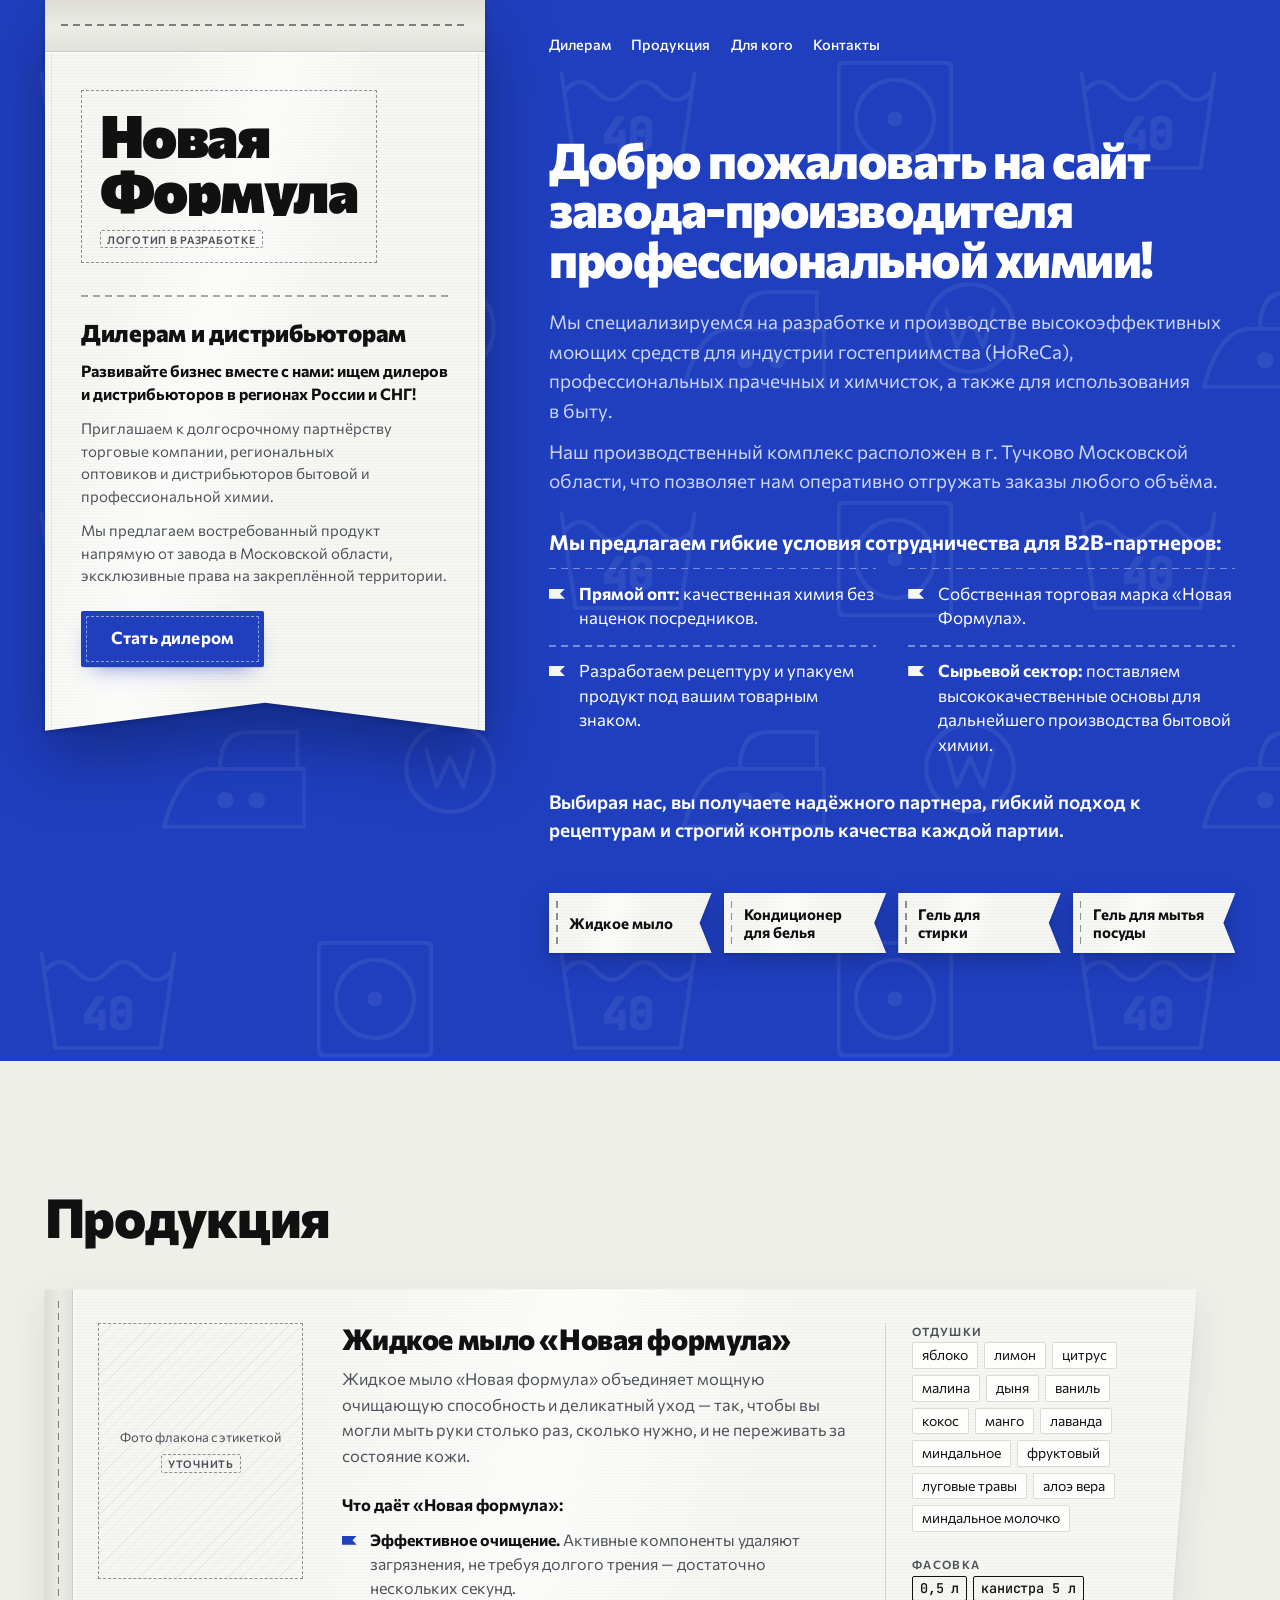
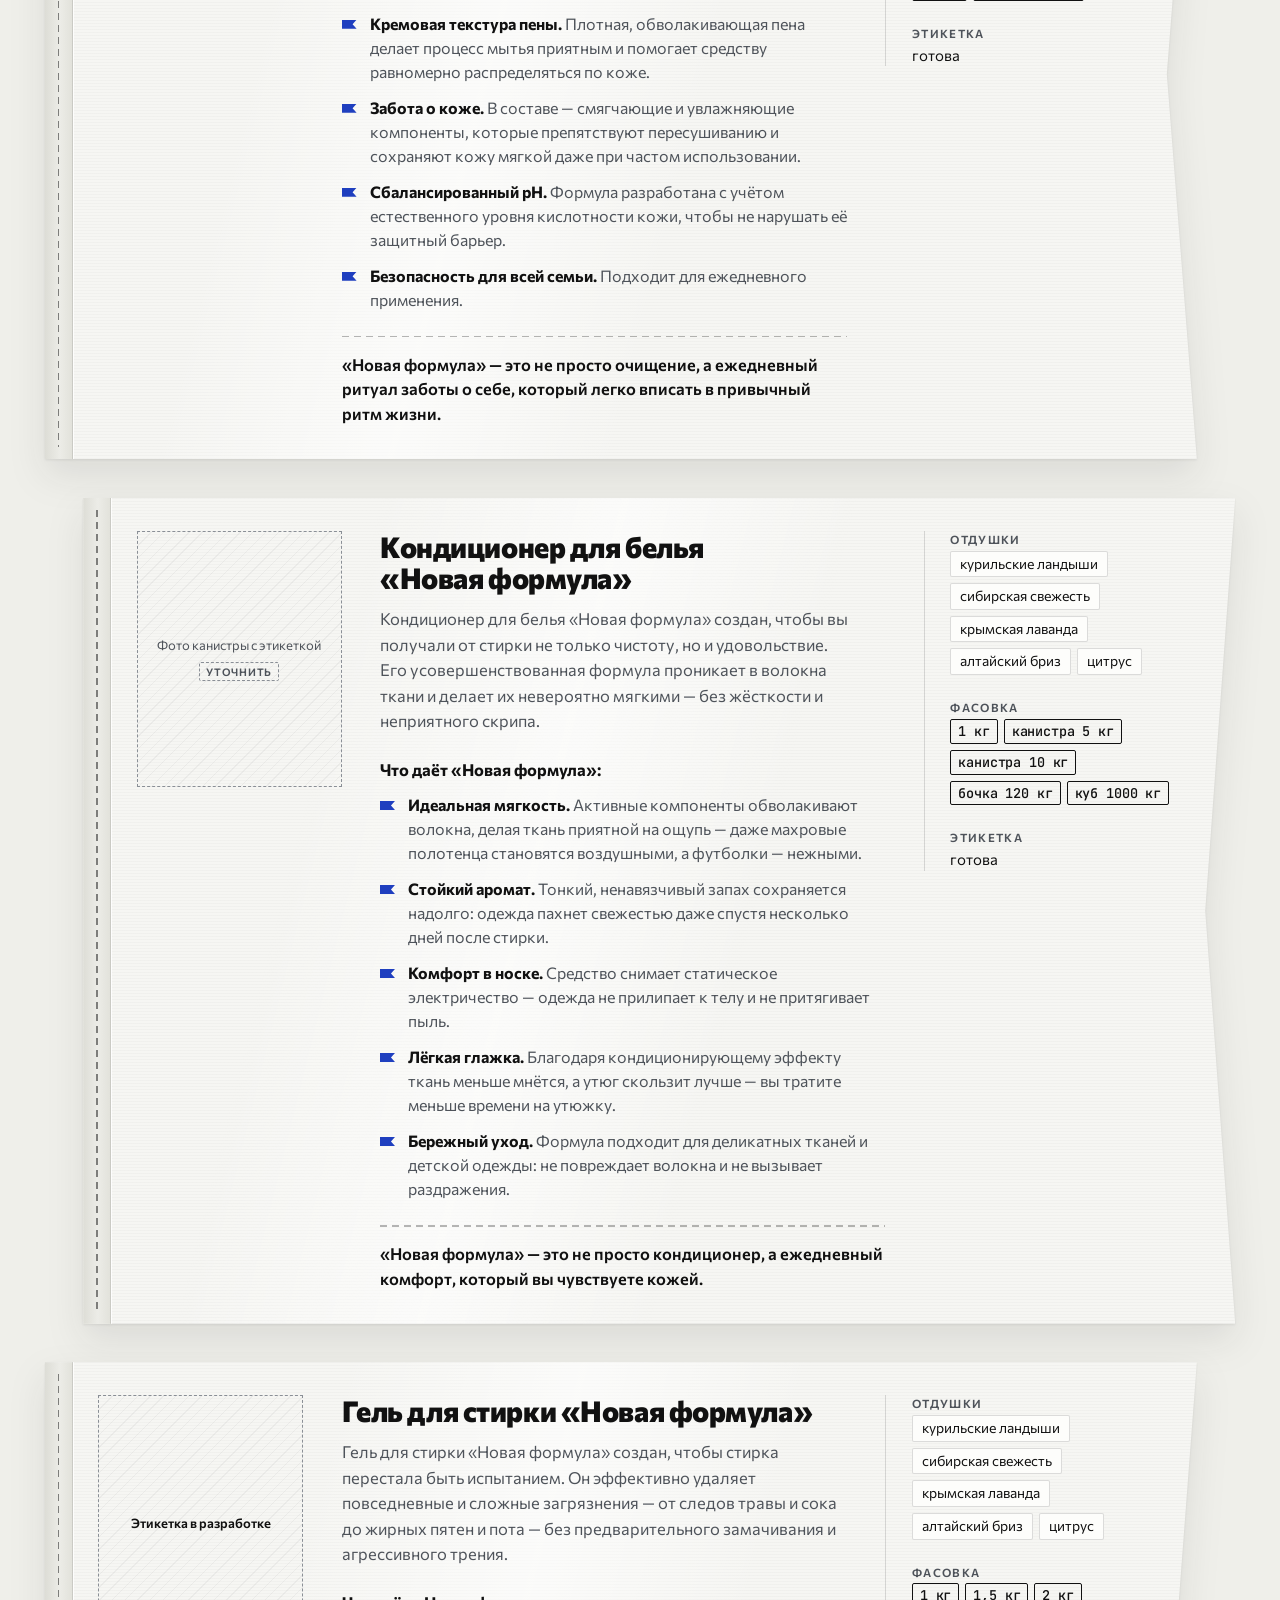
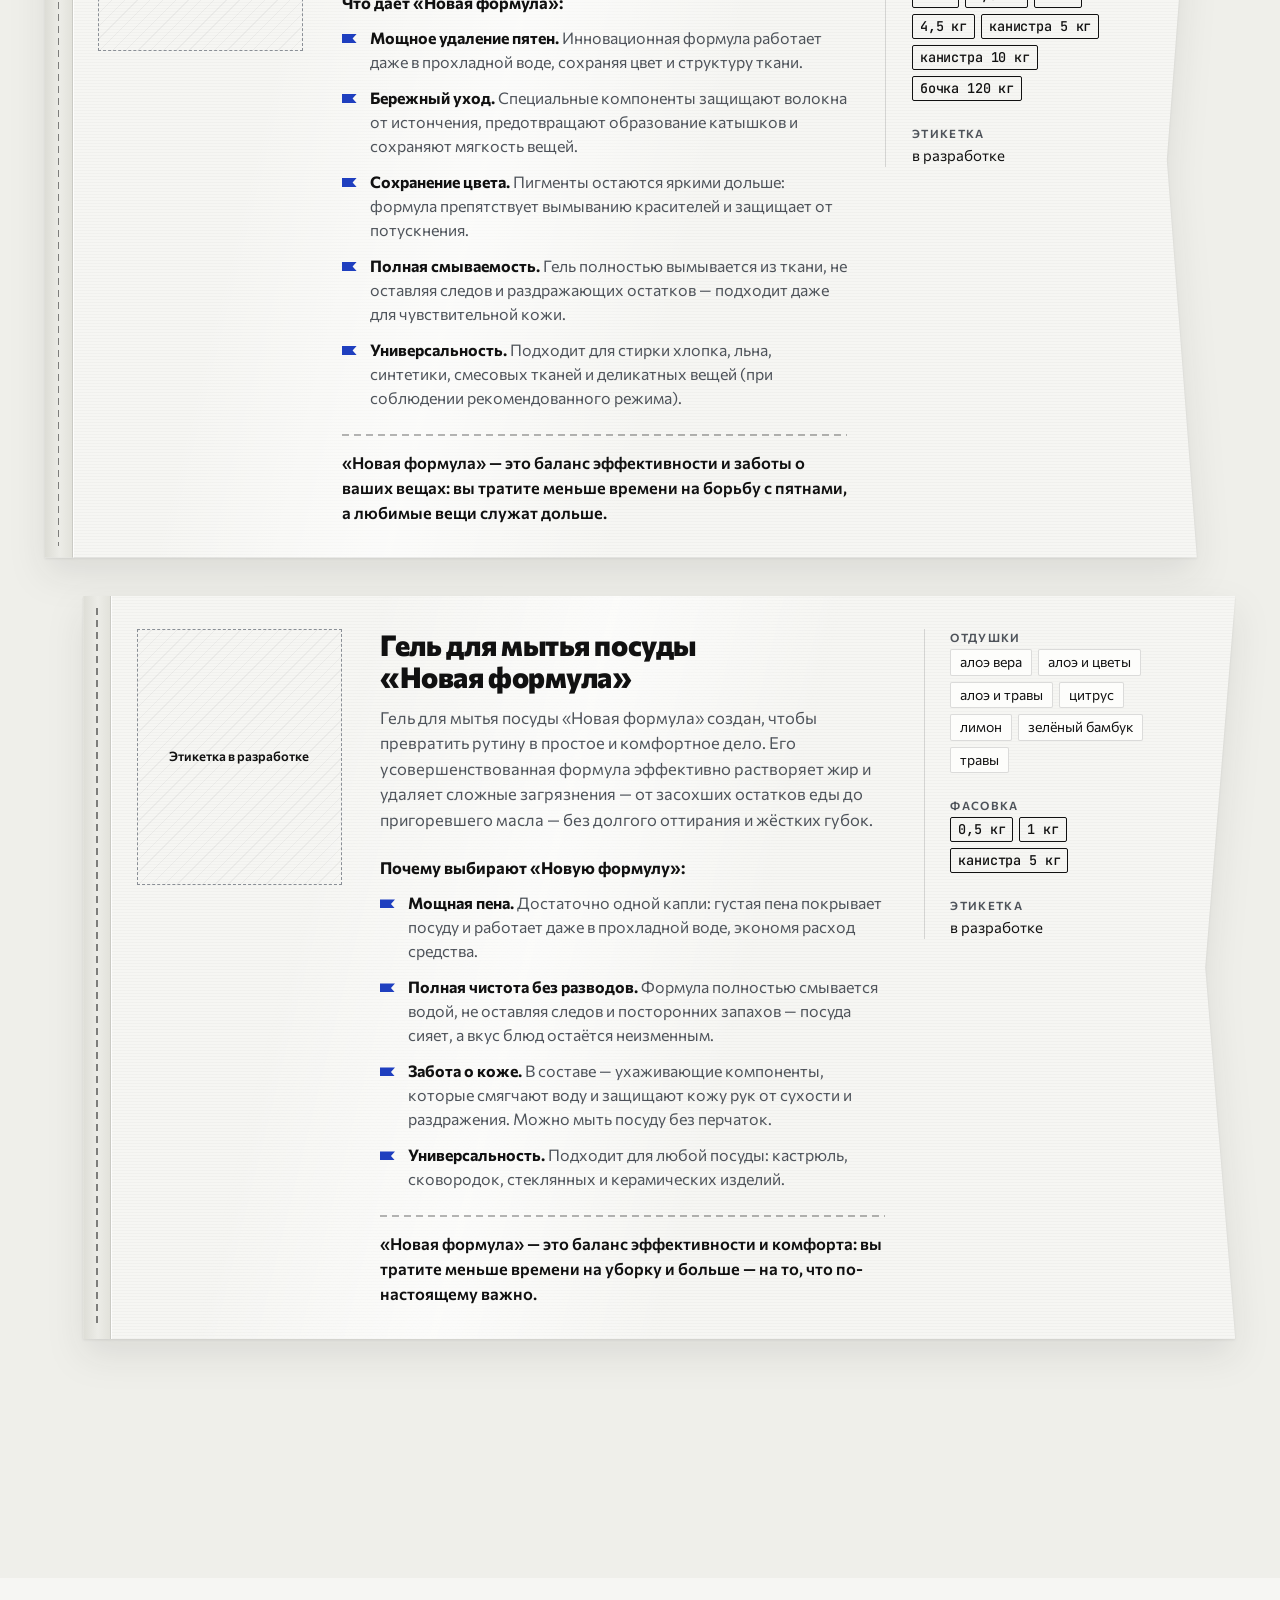
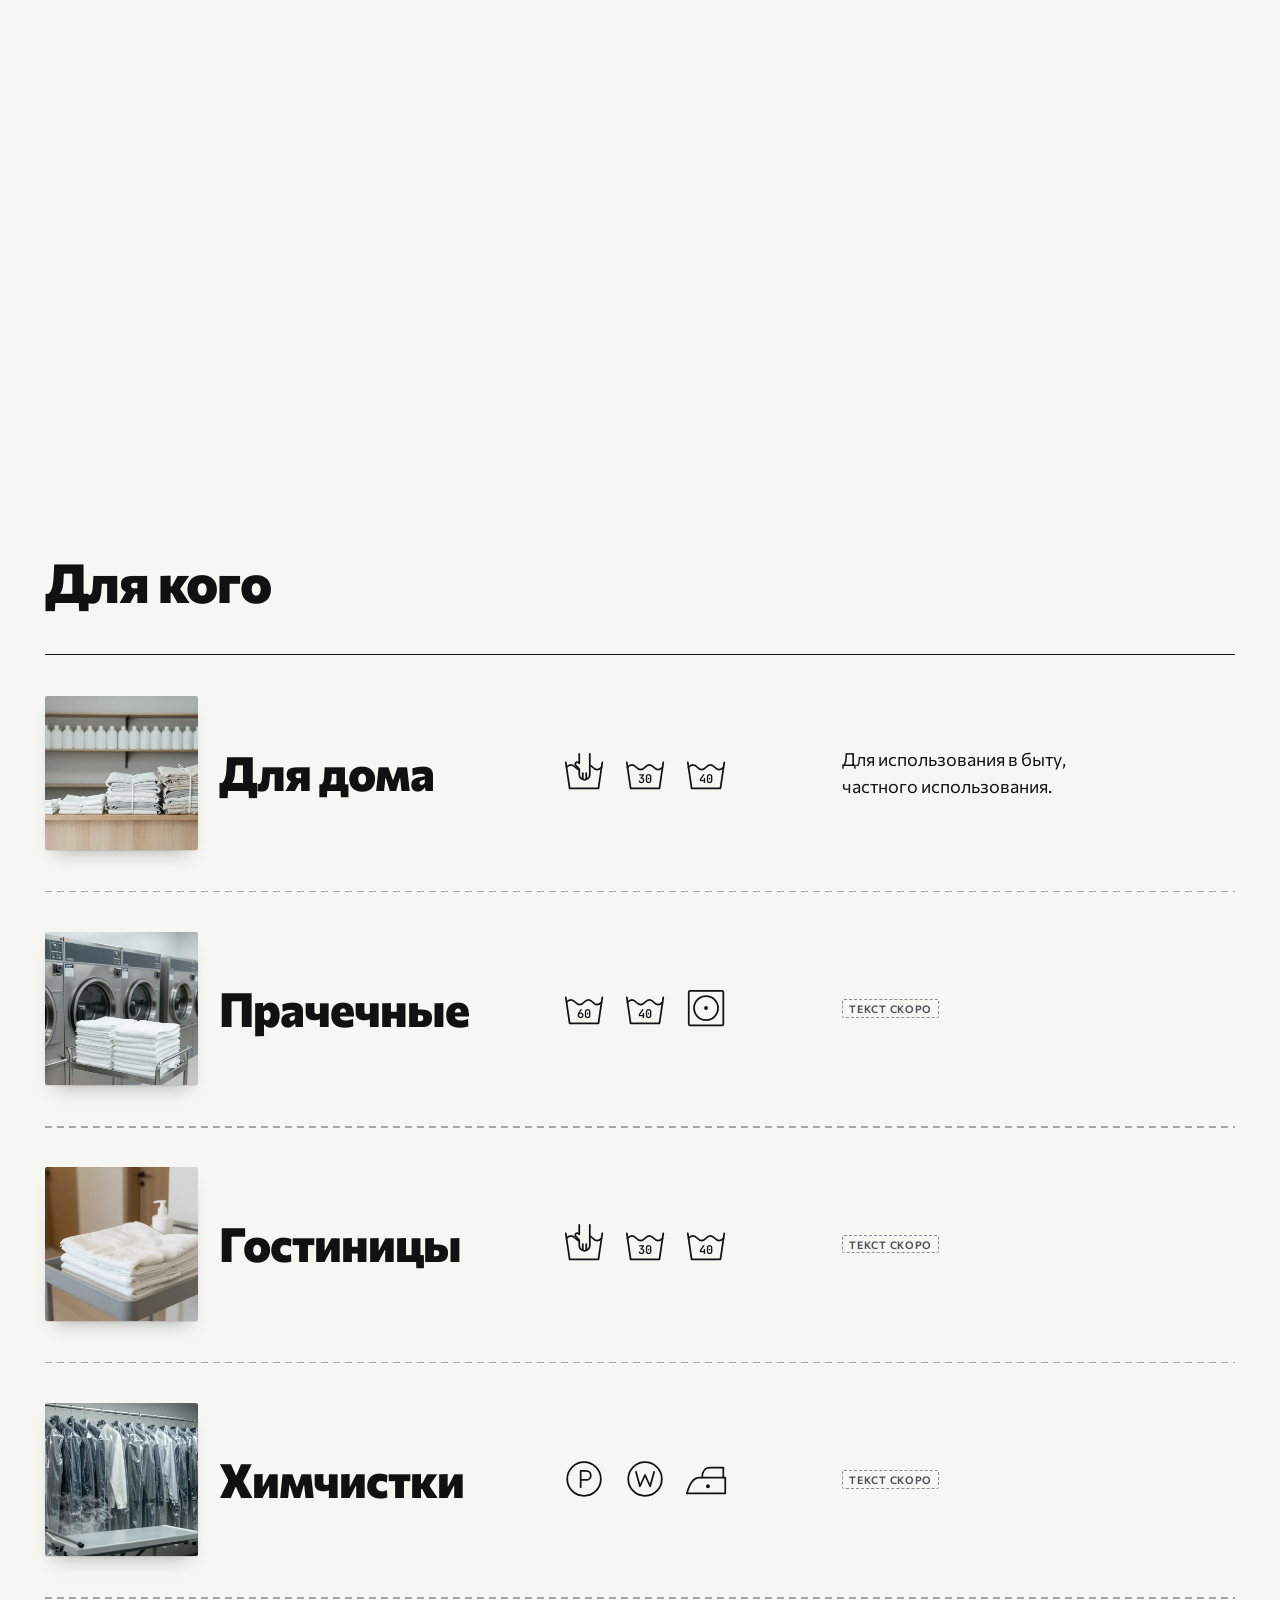
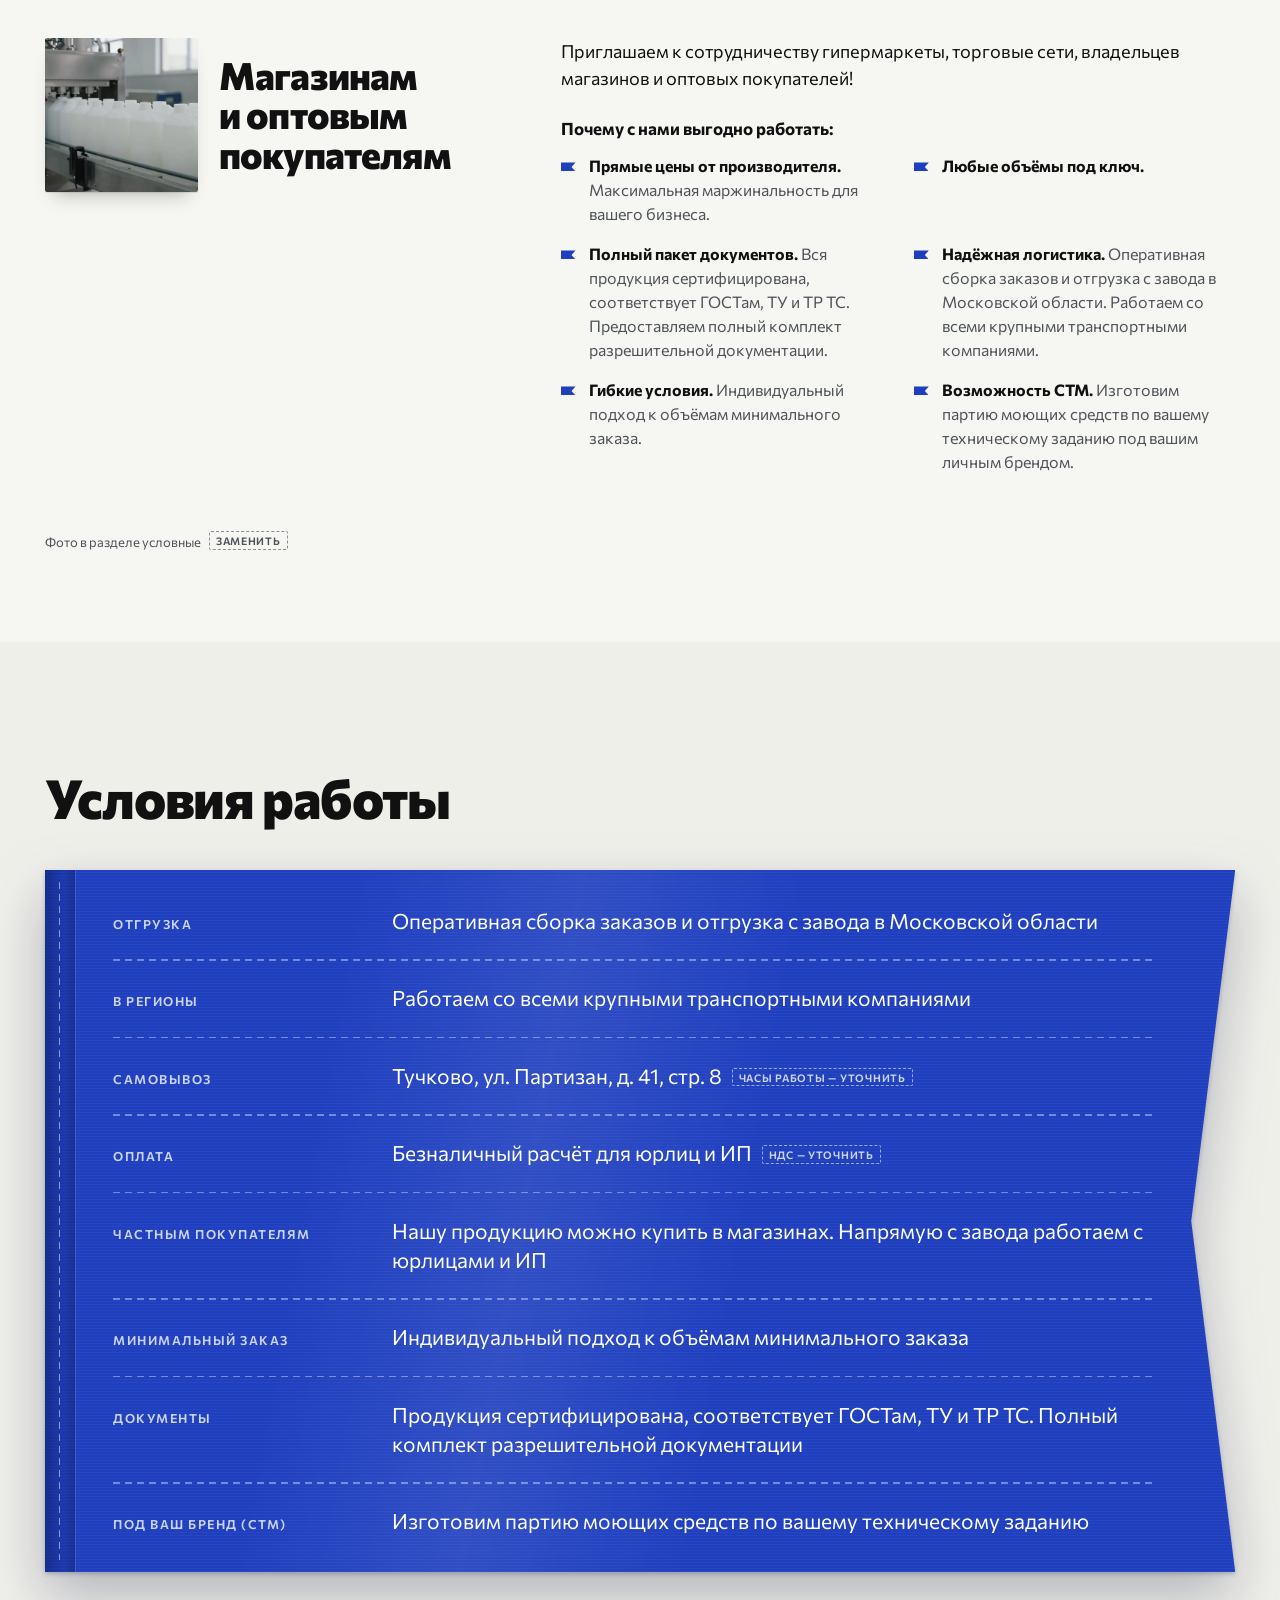
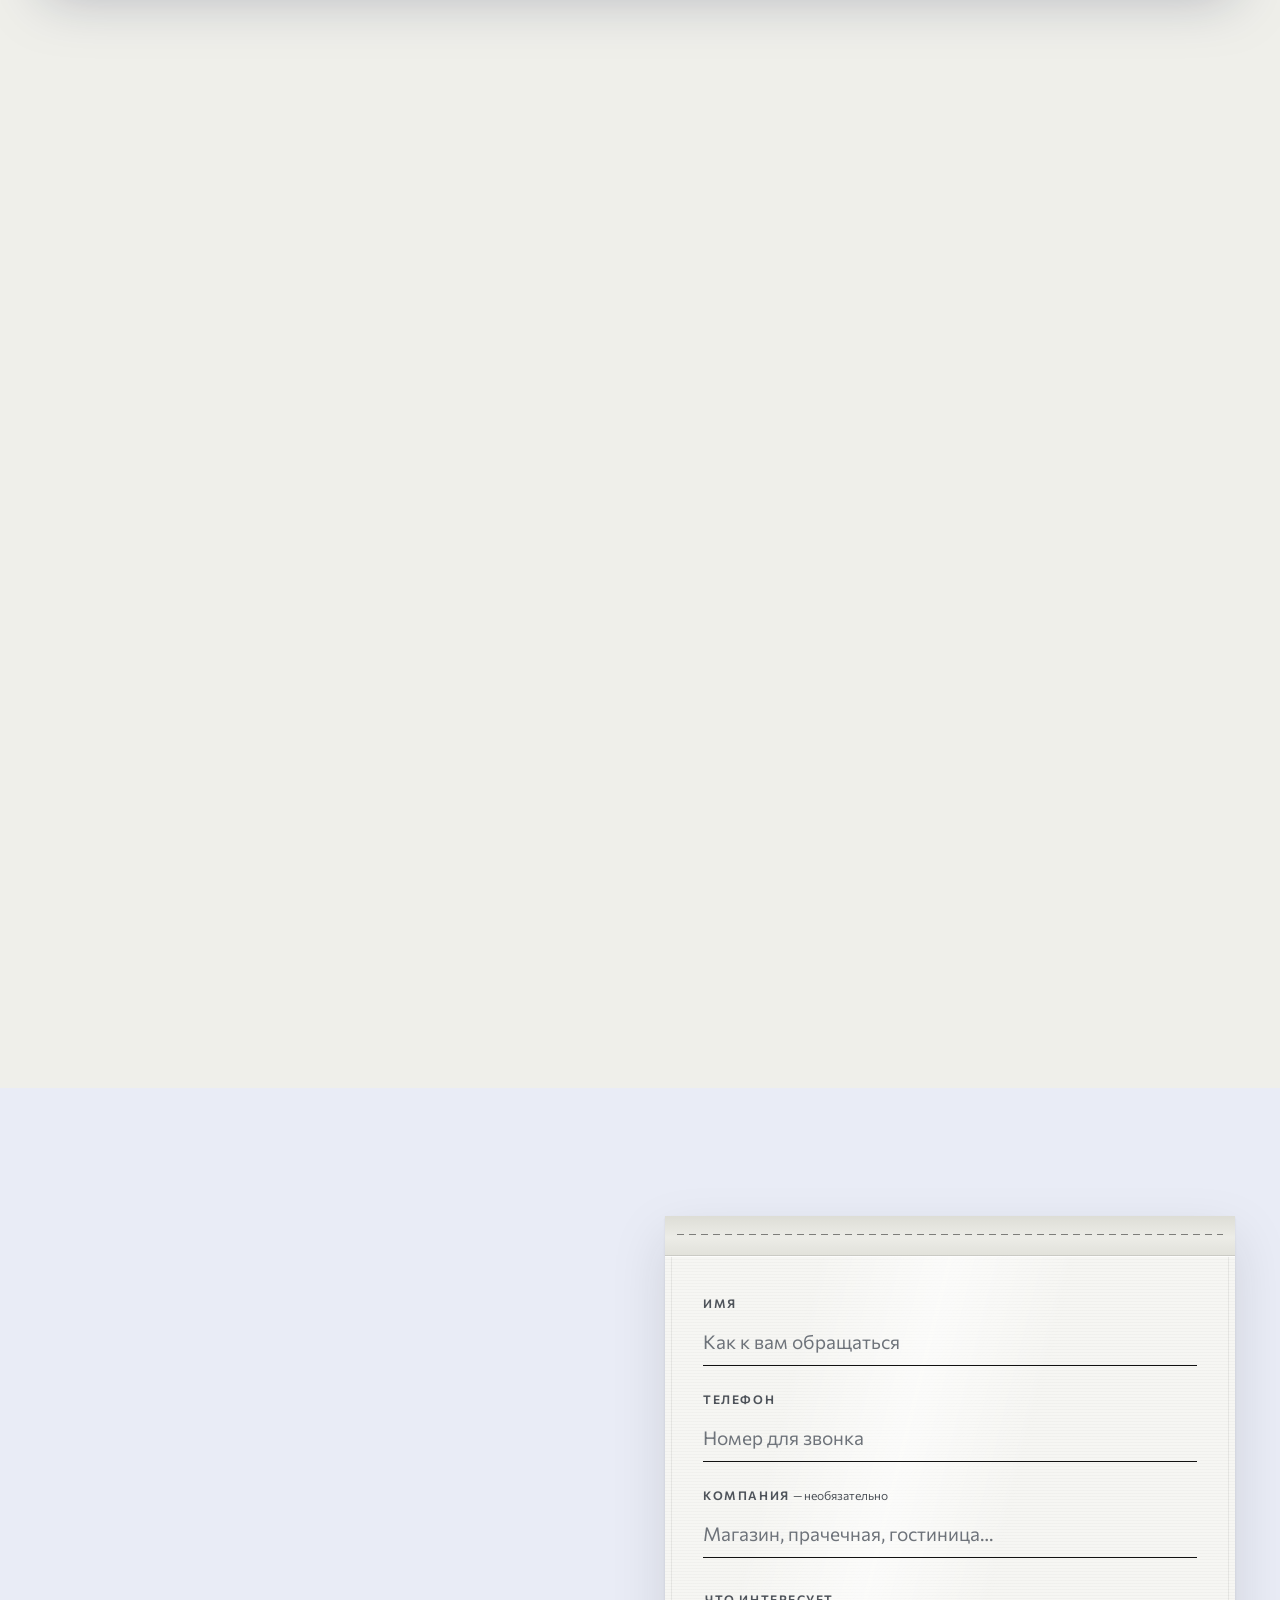
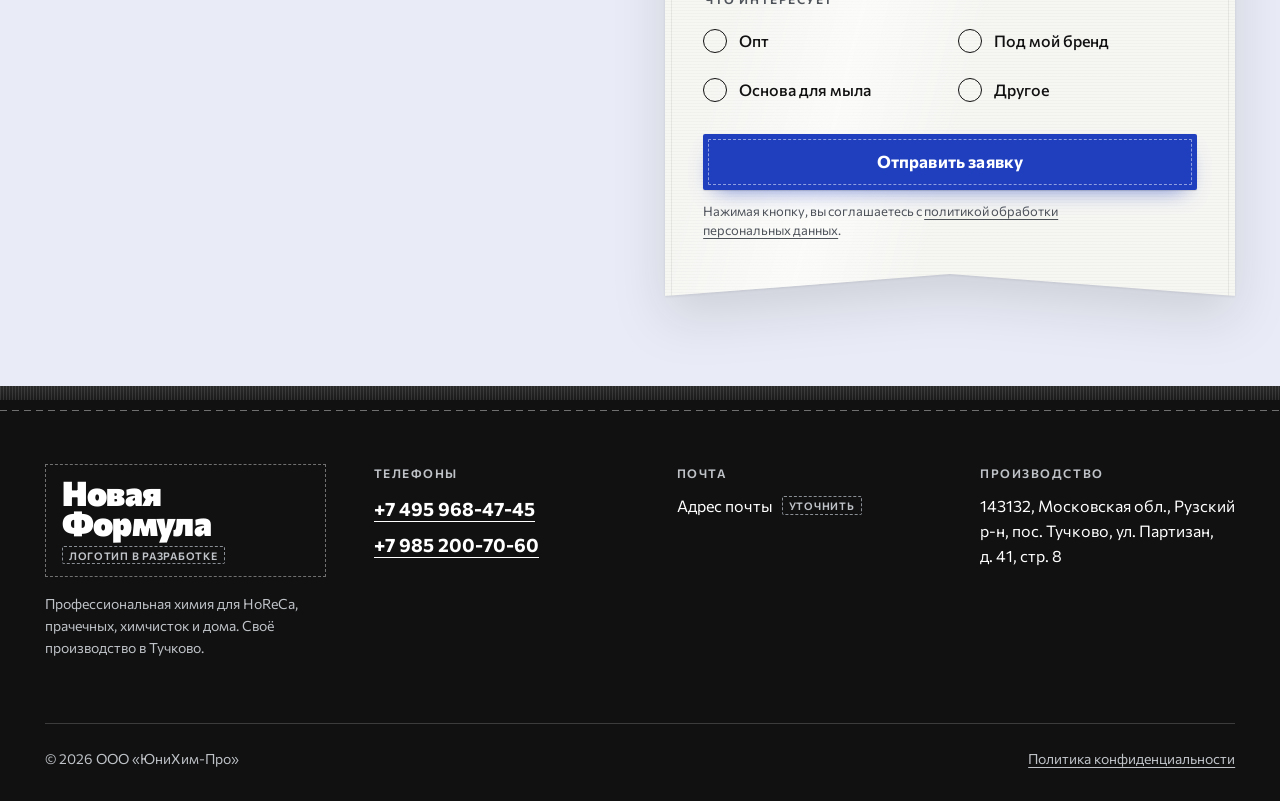
==== commit e17157ad: "Шрифты локально, текст первого экрана не прячется надолго На телефоне пропадал весь текст: шрифты гр" ====
--- a/docs/index.html
+++ b/docs/index.html
@@ -5,9 +5,41 @@
 <meta name="viewport" content="width=device-width, initial-scale=1">
 <title>Новая Формула — моющие средства от производителя</title>
 <meta name="description" content="Завод-производитель профессиональной химии в Тучково, Московская область. Моющие средства «Новая Формула»: прямой опт, производство под вашим брендом, основы для бытовой химии.">
-<link rel="preconnect" href="https://fonts.googleapis.com">
-<link rel="preconnect" href="https://fonts.gstatic.com" crossorigin>
-<link href="https://fonts.googleapis.com/css2?family=Commissioner:wght@300..900&family=JetBrains+Mono:wght@400..600&display=swap" rel="stylesheet">
+<link rel="preload" href="fonts/commissioner-cyrillic.woff2" as="font" type="font/woff2" crossorigin>
+<style>
+@font-face {
+  font-family: 'Commissioner';
+  font-style: normal;
+  font-weight: 300 900;
+  font-display: swap;
+  src: url(fonts/commissioner-cyrillic.woff2) format('woff2');
+  unicode-range: U+0301, U+0400-045F, U+0490-0491, U+04B0-04B1, U+2116;
+}
+@font-face {
+  font-family: 'Commissioner';
+  font-style: normal;
+  font-weight: 300 900;
+  font-display: swap;
+  src: url(fonts/commissioner-latin.woff2) format('woff2');
+  unicode-range: U+0000-00FF, U+0131, U+0152-0153, U+02BB-02BC, U+02C6, U+02DA, U+02DC, U+0304, U+0308, U+0329, U+2000-206F, U+20AC, U+2122, U+2191, U+2193, U+2212, U+2215, U+FEFF, U+FFFD;
+}
+@font-face {
+  font-family: 'JetBrains Mono';
+  font-style: normal;
+  font-weight: 400 600;
+  font-display: swap;
+  src: url(fonts/jetbrainsmono-cyrillic.woff2) format('woff2');
+  unicode-range: U+0301, U+0400-045F, U+0490-0491, U+04B0-04B1, U+2116;
+}
+@font-face {
+  font-family: 'JetBrains Mono';
+  font-style: normal;
+  font-weight: 400 600;
+  font-display: swap;
+  src: url(fonts/jetbrainsmono-latin.woff2) format('woff2');
+  unicode-range: U+0000-00FF, U+0131, U+0152-0153, U+02BB-02BC, U+02C6, U+02DA, U+02DC, U+0304, U+0308, U+0329, U+2000-206F, U+20AC, U+2122, U+2191, U+2193, U+2212, U+2215, U+FEFF, U+FFFD;
+}
+</style>
 <style>
 :root {
   --page: #EFEFEA;
@@ -795,7 +827,7 @@
   @keyframes pattern-in { from { opacity: 0; transform: scale(1.04); } }
 
   /* Load: headline lines rise from under a mask (JS splits lines after the font is in, then restores the text) */
-  .js-hero .hero__intro:not(.is-play) > * { animation: hold-hidden 2400ms linear; }
+  .js-hero .hero__intro:not(.is-play) > * { animation: hold-hidden 1200ms linear; }
   @keyframes hold-hidden { from, to { opacity: 0; } }
   .hero h1 .ln { display: block; overflow: hidden; padding: .06em 0 .14em; margin: -.06em 0 -.14em; }
   .hero h1 .ln__i { display: block; animation: line-rise 820ms var(--ease) backwards; animation-delay: calc(var(--k, 0) * 90ms); }
@@ -1636,7 +1668,7 @@
       } catch (err) { h1.textContent = text; }
       intro.classList.add('is-play');
     };
-    setTimeout(play, 450);
+    setTimeout(play, 300);
     if (document.fonts && document.fonts.load) document.fonts.load('800 64px Commissioner', text).then(play, play);
     else play();
   }
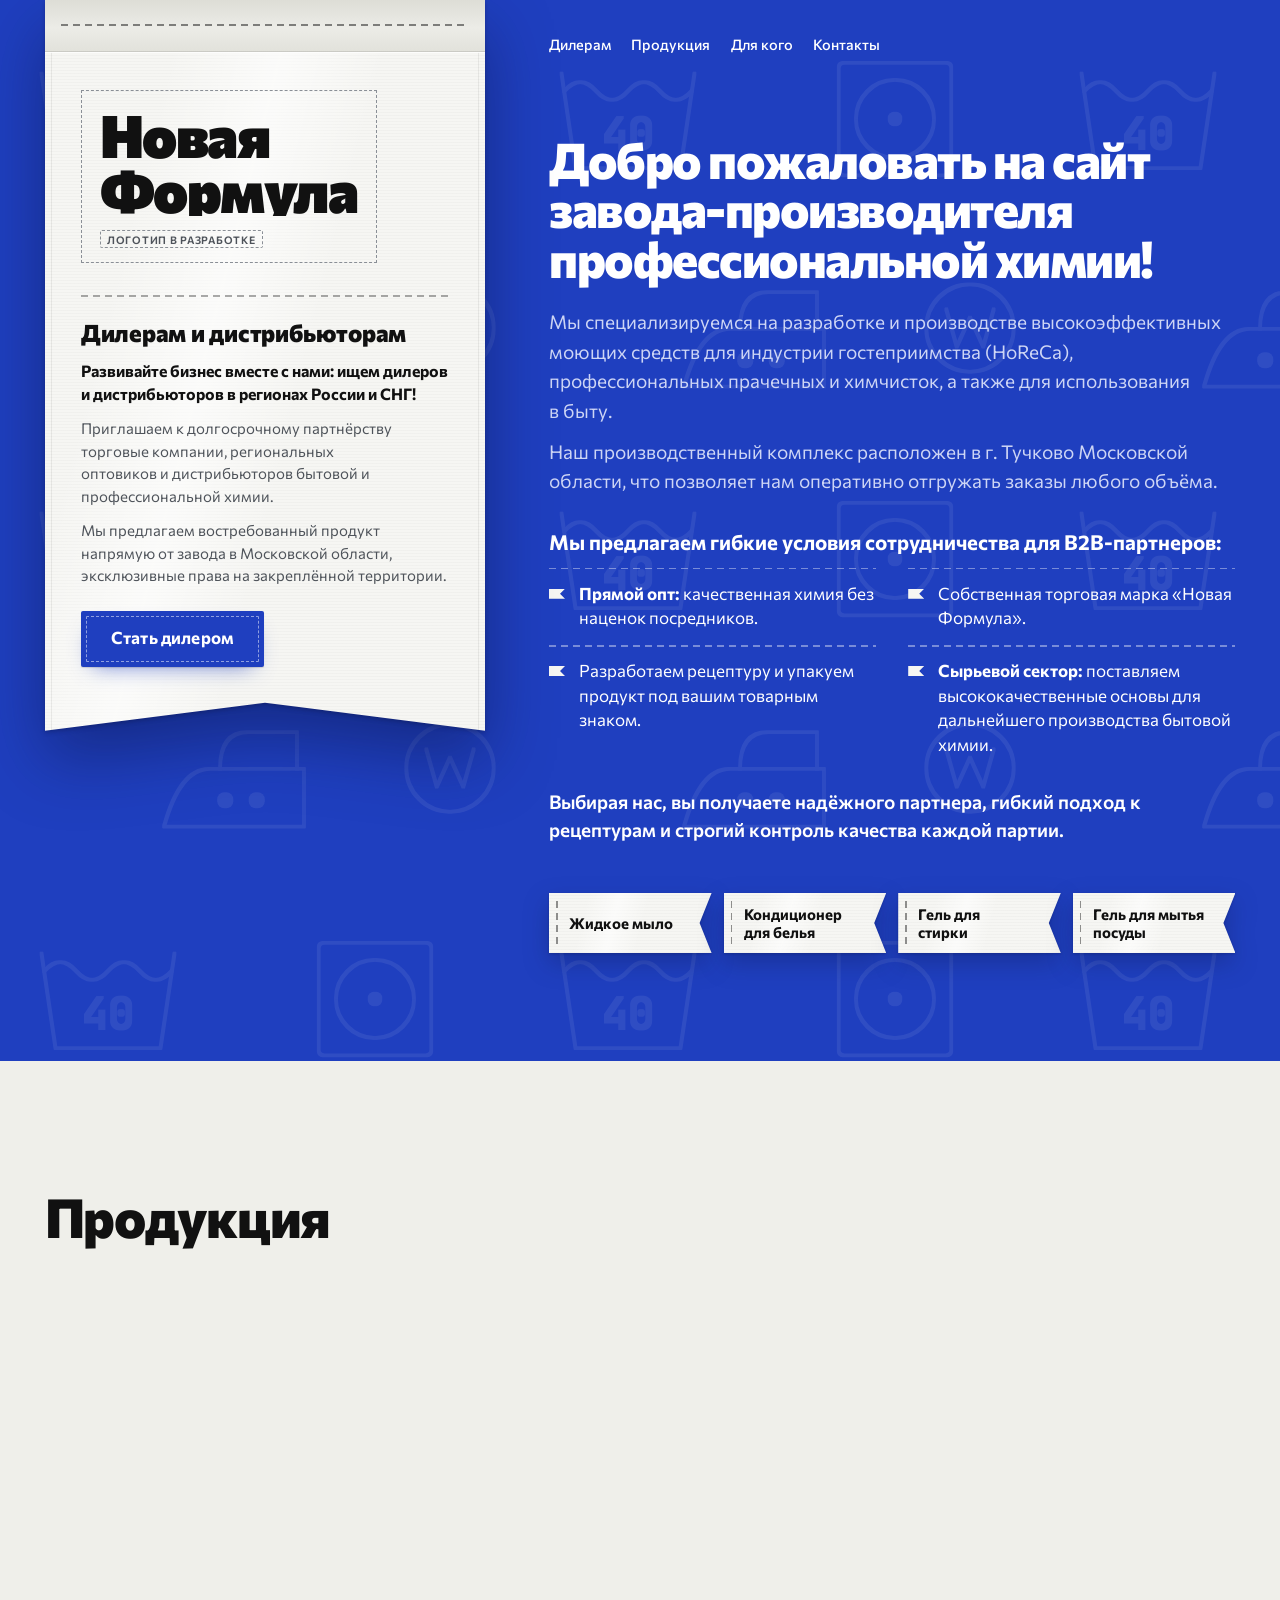
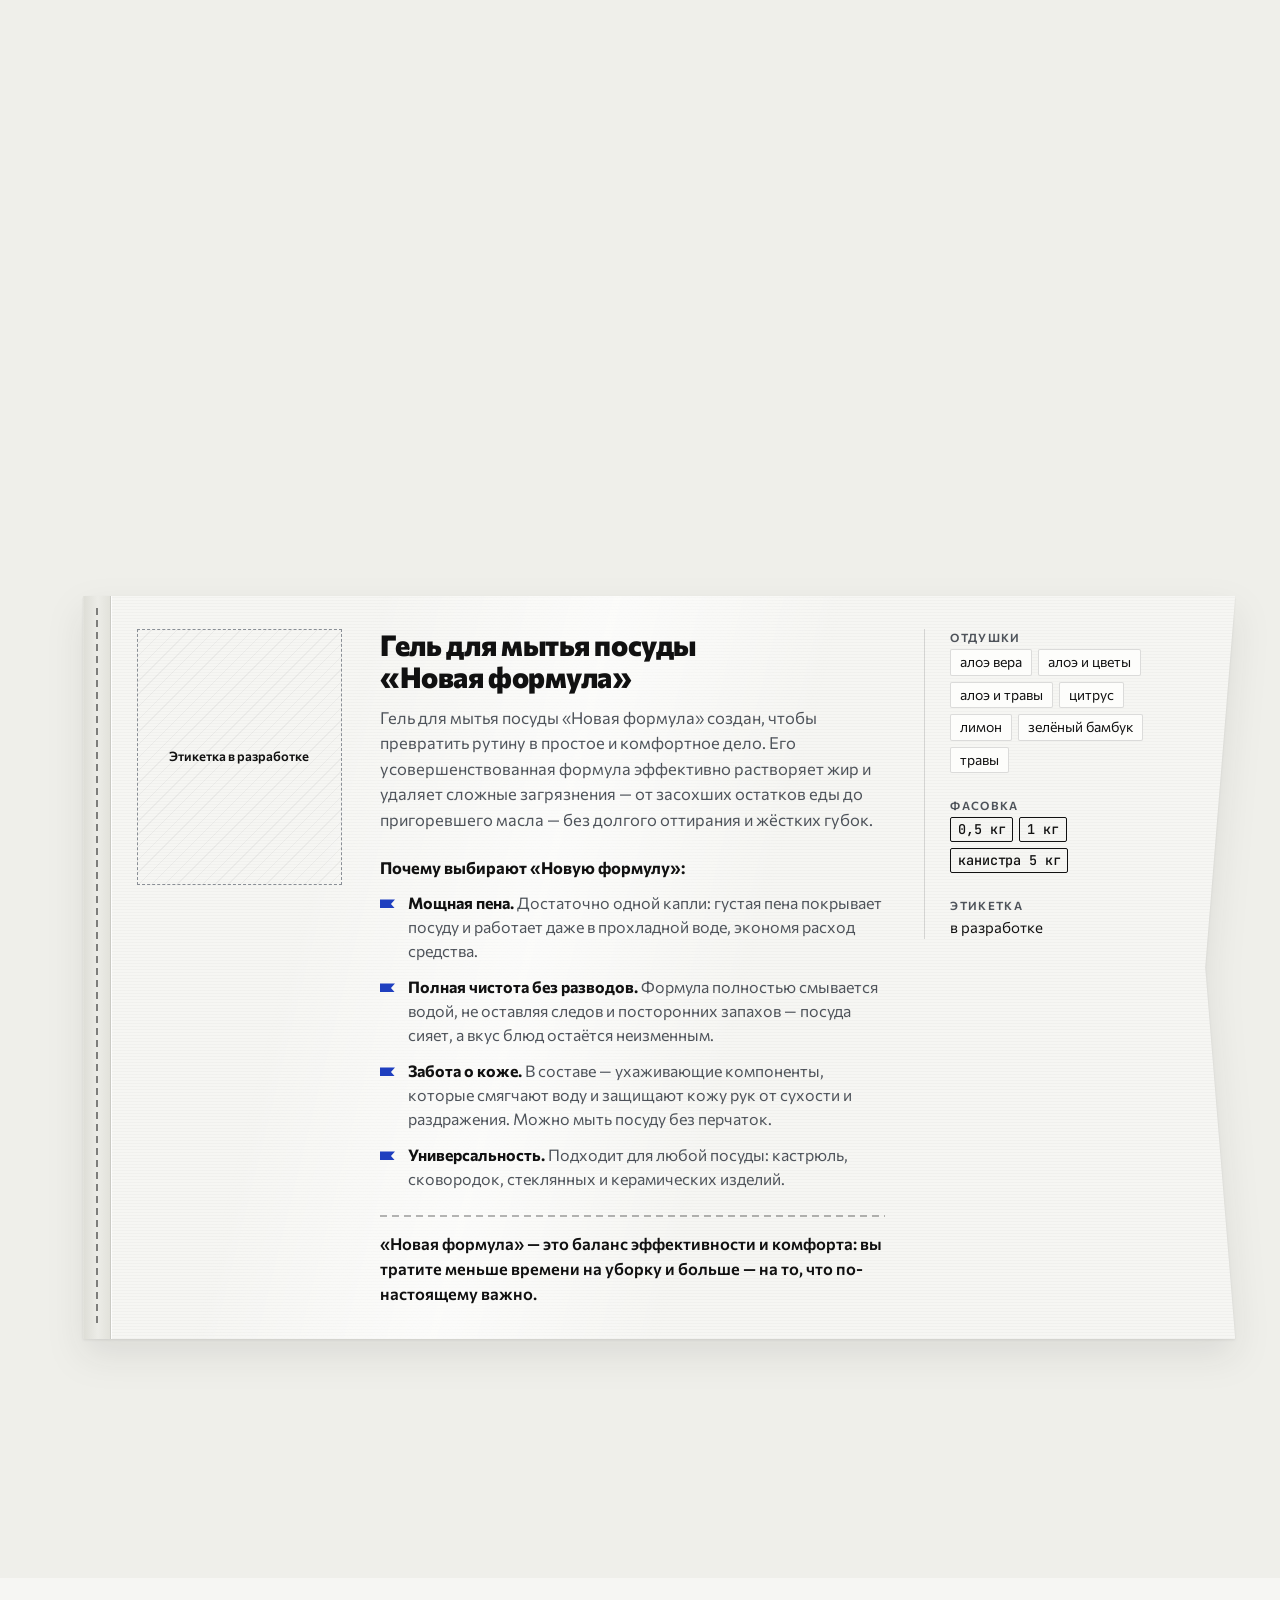
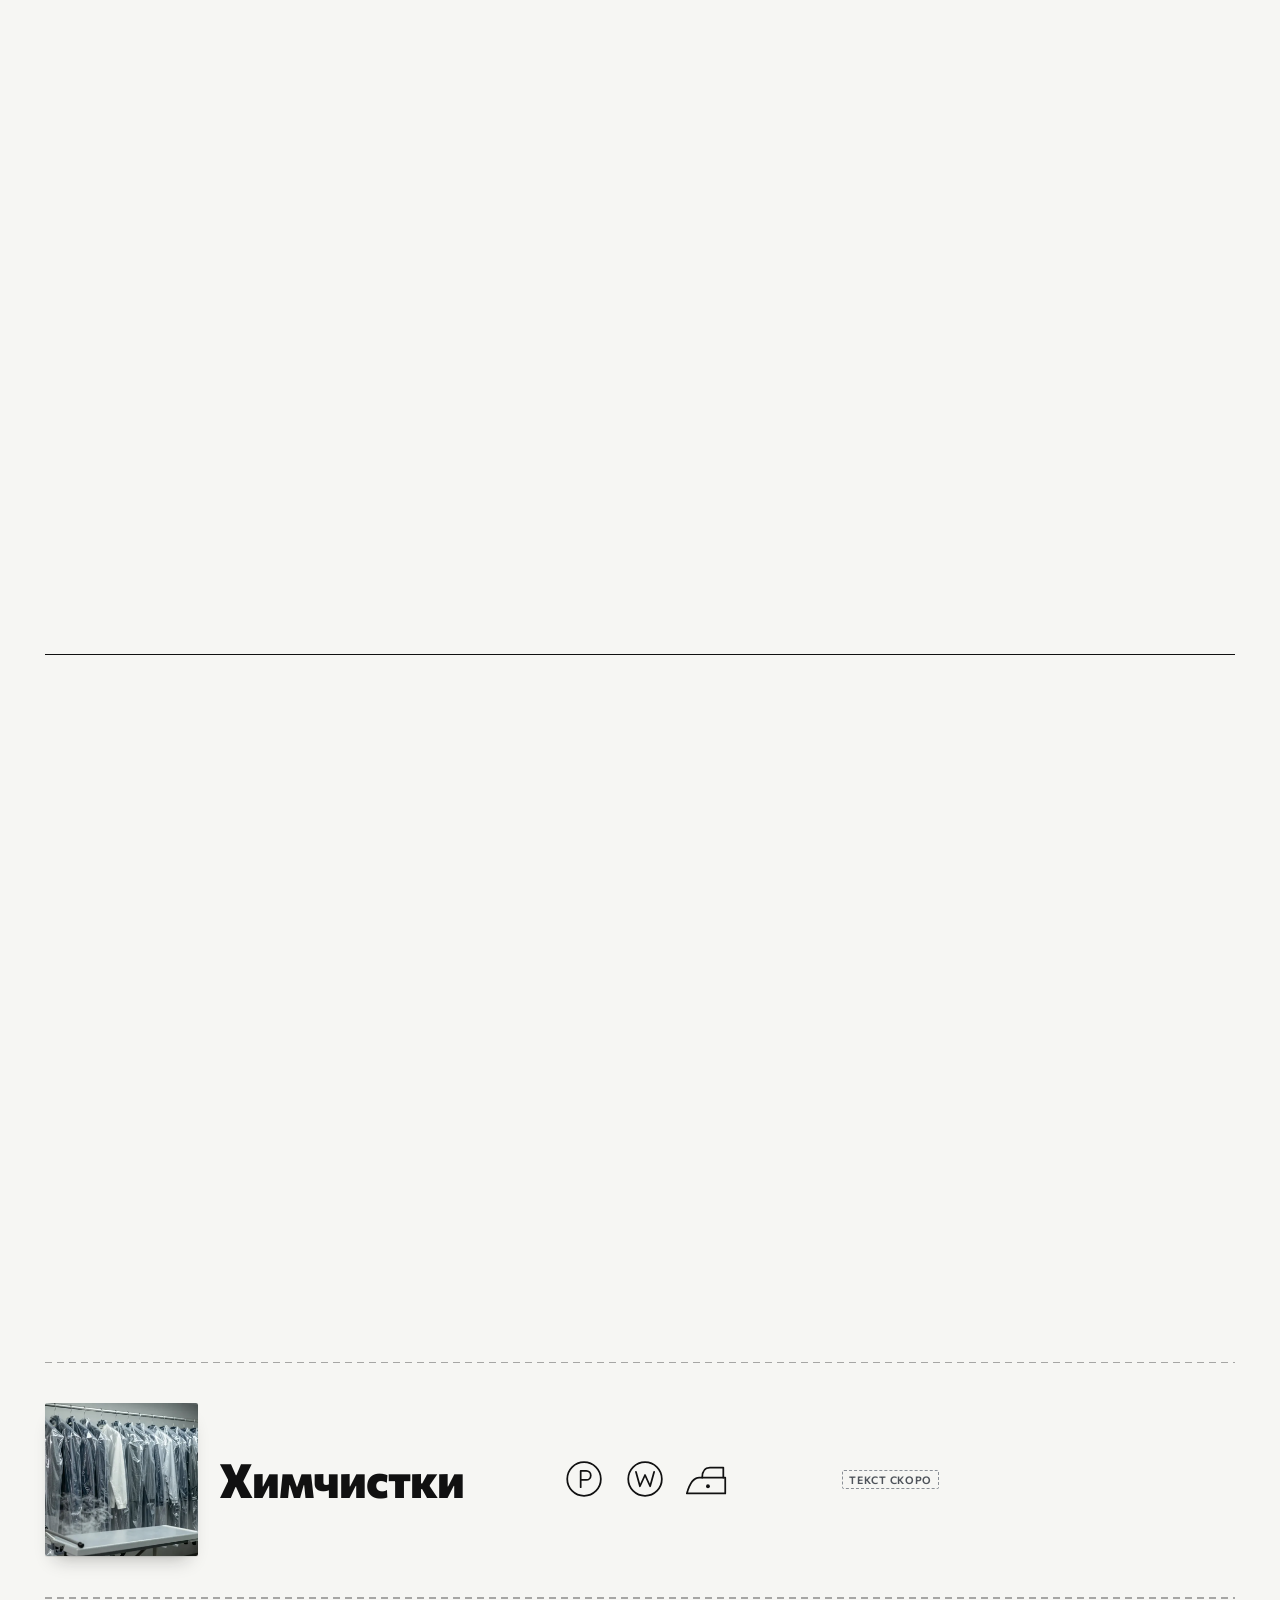
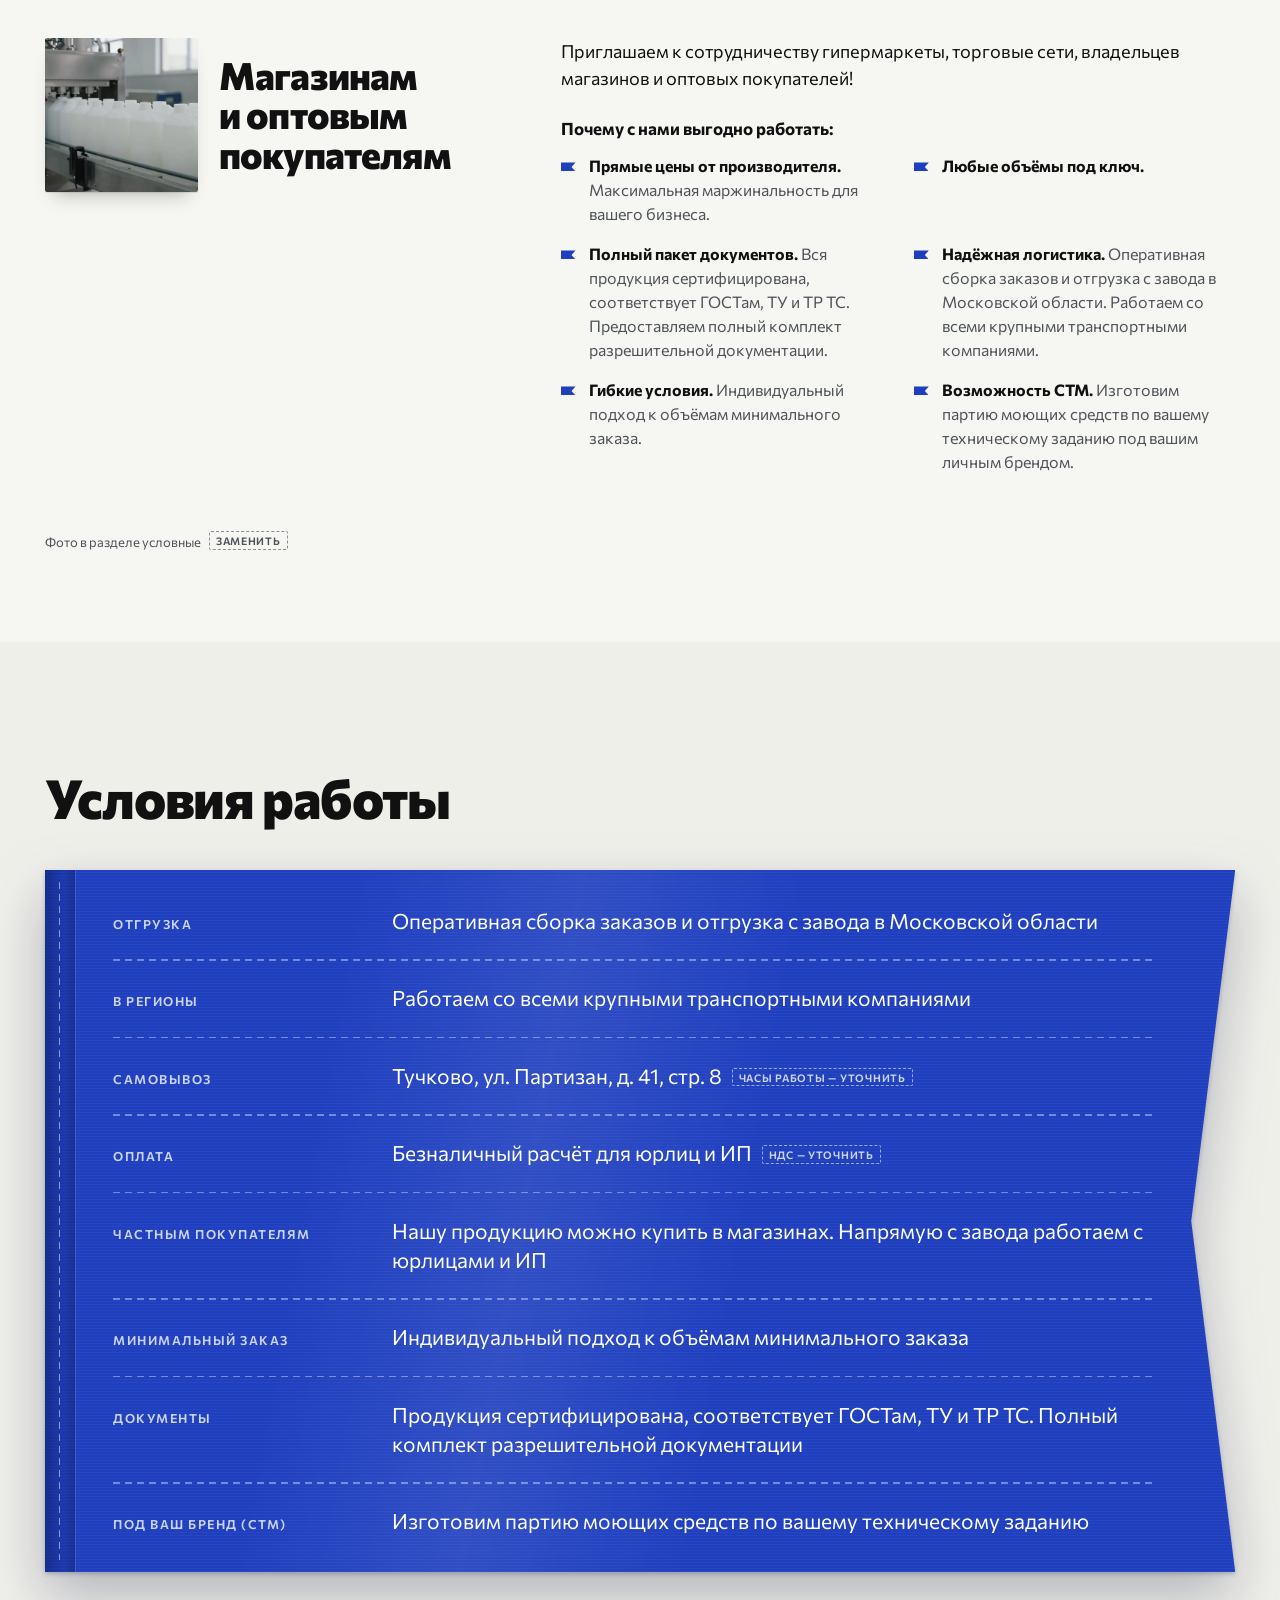
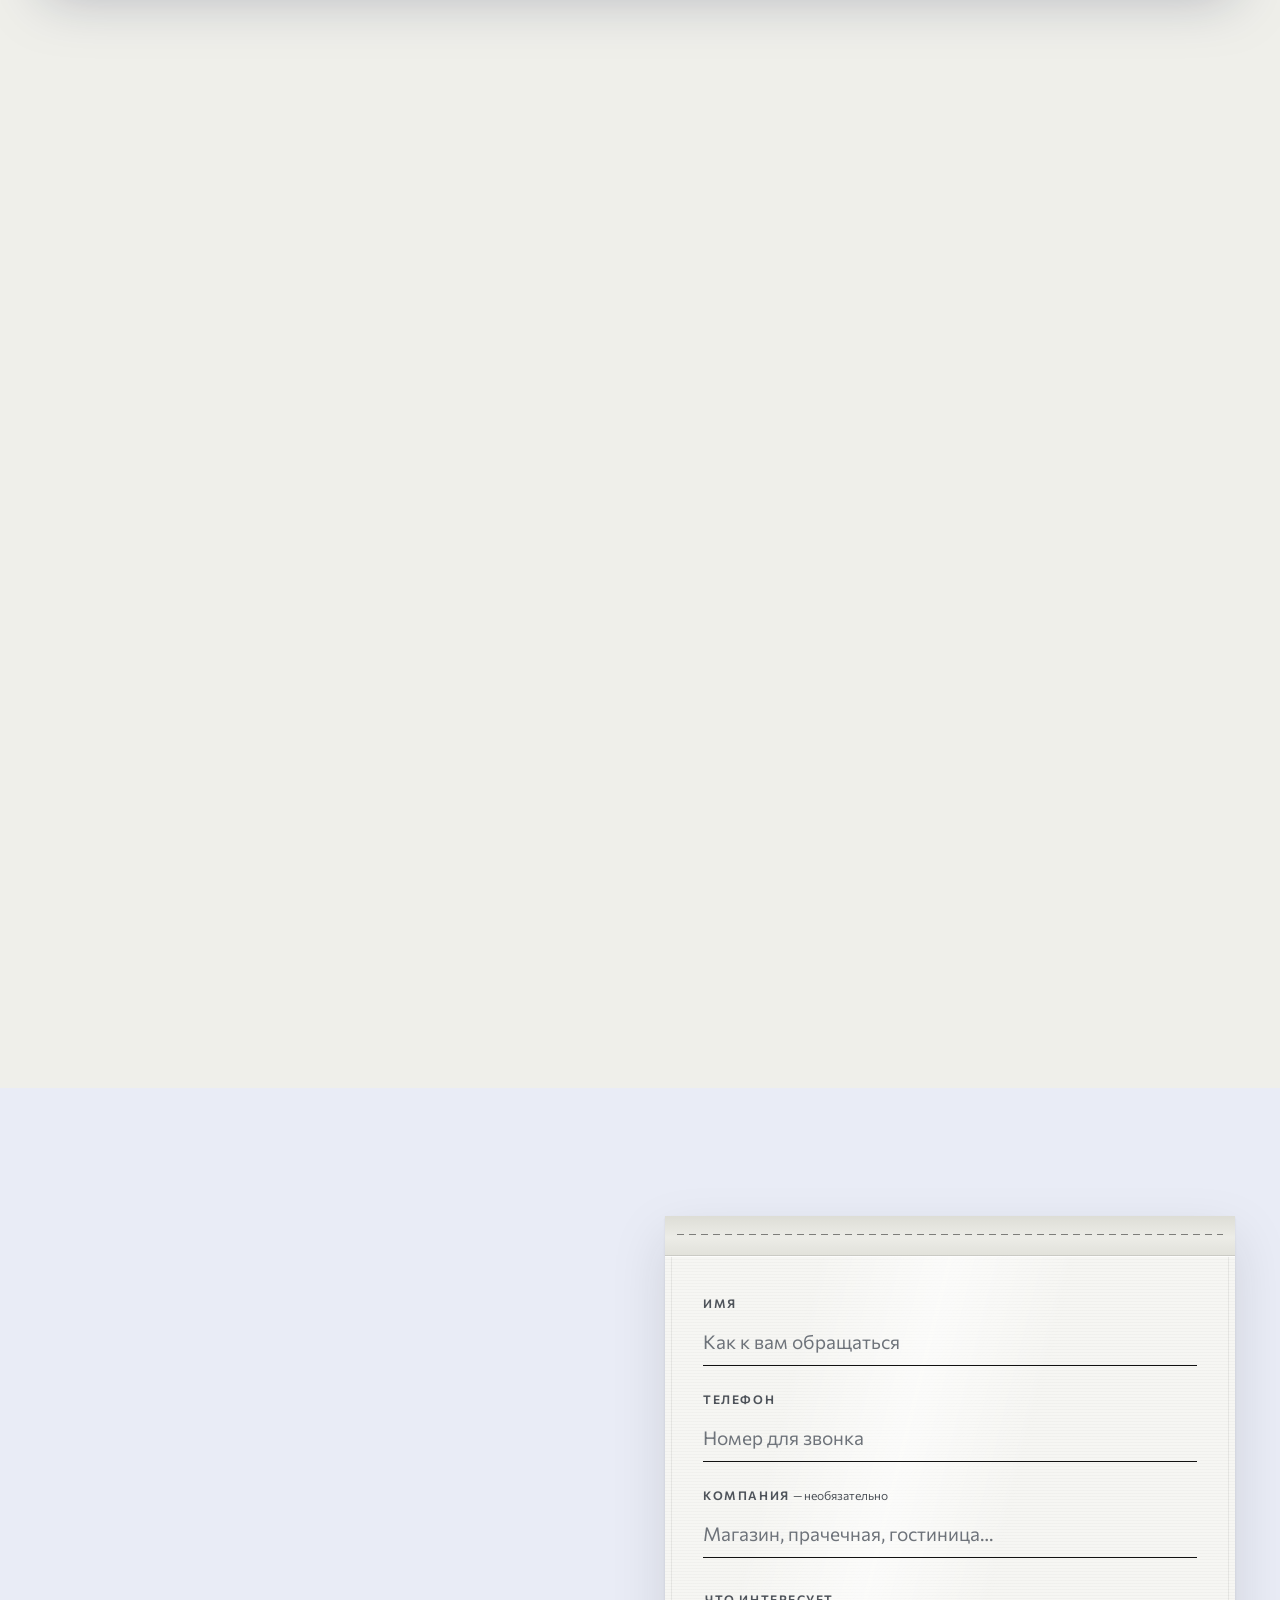
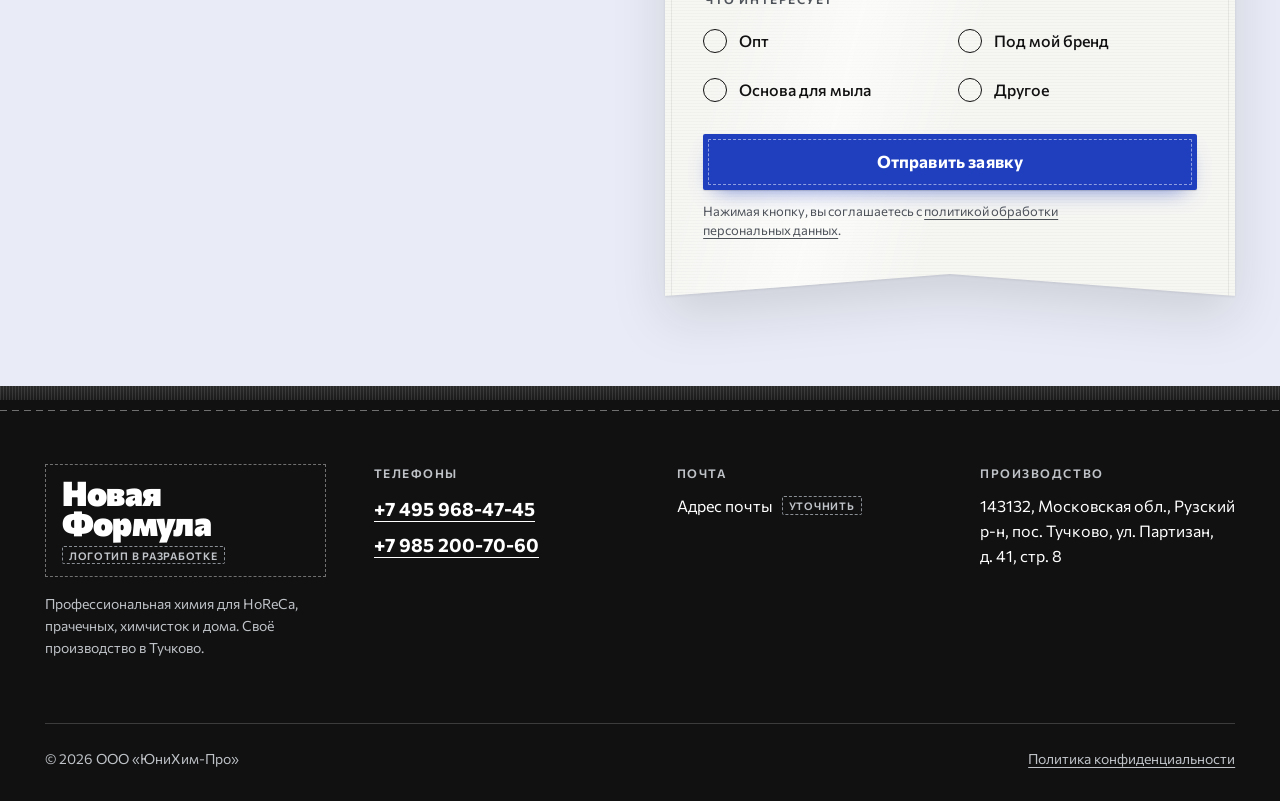
==== commit 43e66caa: "Мобильное меню: атласный ярлык с телефонами и кнопкой заявки Меню выпадает из шапки ярлыком со строч" ====
--- a/docs/index.html
+++ b/docs/index.html
@@ -223,6 +223,8 @@
 .site-header__cta { display: flex; align-items: center; gap: var(--s-5); }
 .site-header__cta .phone { font-size: 16px; color: #fff; }
 .menu-btn { display: none; }
+.site-nav__inner { display: contents; }
+.site-nav__fold, .site-nav__foot, .nav-extra, .nav-backdrop { display: none; }
 
 /* On cobalt / on ink: rings, hovers, selection, chips */
 .site-header :focus-visible, .hero :focus-visible, .band :focus-visible, .site-footer :focus-visible { outline-color: #fff; }
@@ -989,10 +991,70 @@
   .menu-btn[aria-expanded="true"] .burger-lines span:nth-child(1) { transform: translateY(7px) rotate(45deg); }
   .menu-btn[aria-expanded="true"] .burger-lines span:nth-child(2) { opacity: 0; }
   .menu-btn[aria-expanded="true"] .burger-lines span:nth-child(3) { transform: translateY(-7px) rotate(-45deg); }
-  .site-nav { flex-basis: 100%; display: none; order: 3; }
-  .site-nav.is-open { display: block; }
-  .site-nav ul { flex-direction: column; gap: 0; padding-bottom: 8px; }
-  .site-nav a { display: block; padding: 12px 0; font-size: 18px; border-top: 1px solid rgba(255,255,255,.2); }
+  /* Mobile menu: a satin label that drops from the header and settles */
+  .site-nav {
+    position: absolute; z-index: 2; top: calc(100% + 10px); left: var(--gutter); right: var(--gutter);
+    max-height: calc(100vh - 110px); overflow-y: auto; overscroll-behavior: contain;
+    visibility: hidden; pointer-events: none; opacity: 0;
+    transform: translateY(-14px) rotate(-.8deg); transform-origin: 50% 0;
+    filter: drop-shadow(0 2px 2px rgba(6,14,58,.3)) drop-shadow(0 26px 30px rgba(6,14,58,.45));
+    transition: transform 380ms var(--ease), opacity 180ms ease, visibility 0s linear 380ms;
+  }
+  .site-nav.is-open {
+    visibility: visible; pointer-events: auto; opacity: 1; transform: none;
+    transition: transform 560ms var(--ease), opacity 200ms ease;
+  }
+  .site-nav__inner {
+    display: block; color: var(--ink); padding-bottom: 46px;
+    clip-path: polygon(0 0, 100% 0, 100% 100%, 50% calc(100% - 22px), 0 100%);
+  }
+  .site-nav__fold { display: block; height: 30px; }
+  .site-nav__fold::after { top: 13px; }
+  .site-nav ul { display: block; padding: 6px 22px 0; }
+  .site-nav li { position: relative; }
+  .site-nav li + li::before {
+    content: ""; position: absolute; top: 0; left: 0; right: 0; height: 1.5px;
+    background: var(--stitch); color: rgba(17,17,17,.28);
+  }
+  .site-nav a {
+    display: flex; align-items: center; justify-content: space-between; gap: 16px;
+    padding: 15px 2px; color: var(--ink); white-space: normal;
+    font-size: 22px; font-weight: 800; letter-spacing: -.015em; line-height: 1.15;
+  }
+  .site-nav a::after {
+    content: ""; flex: none; width: 9px; height: 9px; margin-right: 4px;
+    border-top: 2px solid var(--cobalt); border-right: 2px solid var(--cobalt);
+    transform: rotate(45deg);
+  }
+  .site-nav a:hover, .site-nav a:focus-visible { color: var(--cobalt); text-decoration: none; }
+  .site-nav :focus-visible { outline-color: var(--cobalt); }
+  .nav-extra { display: block; }
+  .site-nav__foot { display: grid; justify-items: start; gap: 6px; position: relative; margin: 6px 22px 0; padding-top: 20px; }
+  .site-nav__foot::before {
+    content: ""; position: absolute; top: 0; left: 0; right: 0; height: 1.5px;
+    background: var(--stitch); color: rgba(17,17,17,.28);
+  }
+  .site-nav__label { font-size: 11.5px; font-weight: 600; letter-spacing: .12em; text-transform: uppercase; color: var(--ink-2); }
+  .site-nav .site-nav__phone {
+    display: inline; padding: 0; font: 600 18px/1.35 var(--f-code); letter-spacing: -.01em;
+    color: var(--ink); text-decoration: none;
+  }
+  .site-nav .site-nav__phone::after { content: none; }
+  .site-nav .site-nav__cta { display: flex; width: 100%; margin-top: 12px; padding: 14px 20px; font-size: 17px; color: #fff; justify-content: center; }
+  .site-nav .site-nav__cta::after { content: ""; position: absolute; inset: 5px; width: auto; height: auto; margin: 0; transform: none; border: 1px dashed rgba(255,255,255,.5); }
+  .nav-backdrop {
+    display: block; position: fixed; inset: 0; z-index: -1;
+    background: rgba(9,20,72,.55);
+    opacity: 0; visibility: hidden; transition: opacity 300ms ease, visibility 0s linear 300ms;
+  }
+  .site-header.menu-open .nav-backdrop { opacity: 1; visibility: visible; transition: opacity 300ms ease; }
+  .site-nav.is-open li { animation: menu-item 520ms var(--ease) both; animation-delay: calc(140ms + var(--i, 0) * 45ms); }
+  .site-nav.is-open .site-nav__foot { animation: menu-item 520ms var(--ease) both; animation-delay: 420ms; }
+  @keyframes menu-item { from { opacity: 0; transform: translateY(10px); } }
+  @media (prefers-reduced-motion: reduce) {
+    .site-nav, .site-nav.is-open { transition: opacity 120ms ease, visibility 0s; transform: none; }
+    .site-nav.is-open li, .site-nav.is-open .site-nav__foot { animation: none; }
+  }
 
   .hero {
     grid-template-columns: minmax(0, 1fr);
@@ -1133,13 +1195,25 @@
     <b>Новая Формула</b><span class="todo">логотип в разработке</span>
   </a>
   <nav class="site-nav" id="site-nav" aria-label="Разделы">
-    <ul>
-      <li><a href="#dileram">Дилерам</a></li>
-      <li><a href="#products">Продукция</a></li>
-      <li><a href="#clients">Для кого</a></li>
-      <li><a href="#contacts">Контакты</a></li>
-    </ul>
+    <div class="site-nav__inner satin">
+      <div class="fold site-nav__fold" aria-hidden="true"></div>
+      <ul>
+        <li style="--i:0"><a href="#dileram">Дилерам</a></li>
+        <li style="--i:1"><a href="#products">Продукция</a></li>
+        <li style="--i:2"><a href="#clients">Для кого</a></li>
+        <li class="nav-extra" style="--i:3"><a href="#usloviya">Условия работы</a></li>
+        <li class="nav-extra" style="--i:4"><a href="#faq">Вопросы и ответы</a></li>
+        <li style="--i:5"><a href="#contacts">Контакты</a></li>
+      </ul>
+      <div class="site-nav__foot">
+        <span class="site-nav__label">Отдел продаж</span>
+        <a class="site-nav__phone" href="tel:+74959684745">+7 495 968-47-45</a>
+        <a class="site-nav__phone" href="tel:+79852007060">+7 985 200-70-60</a>
+        <a class="btn site-nav__cta" href="#request">Оставить заявку</a>
+      </div>
+    </div>
   </nav>
+  <div class="nav-backdrop" aria-hidden="true"></div>
   <div class="site-header__cta">
     <a class="phone" href="tel:+74959684745">+7 495 968-47-45</a>
     <button class="menu-btn" type="button" aria-expanded="false" aria-controls="site-nav" aria-label="Меню"><span class="burger-lines" aria-hidden="true"><span></span><span></span><span></span></span></button>
@@ -1556,16 +1630,18 @@
   /* Mobile menu */
   var menuBtn = document.querySelector('.menu-btn');
   var nav = document.getElementById('site-nav');
-  menuBtn.addEventListener('click', function () {
-    var open = menuBtn.getAttribute('aria-expanded') !== 'true';
+  var siteHeader = document.querySelector('.site-header');
+  var backdrop = document.querySelector('.nav-backdrop');
+  function setMenu(open) {
     menuBtn.setAttribute('aria-expanded', String(open));
     nav.classList.toggle('is-open', open);
-  });
-  nav.addEventListener('click', function (e) {
-    if (e.target.closest('a')) { menuBtn.setAttribute('aria-expanded', 'false'); nav.classList.remove('is-open'); }
-  });
+    siteHeader.classList.toggle('menu-open', open);
+  }
+  menuBtn.addEventListener('click', function () { setMenu(menuBtn.getAttribute('aria-expanded') !== 'true'); });
+  nav.addEventListener('click', function (e) { if (e.target.closest('a')) setMenu(false); });
+  if (backdrop) backdrop.addEventListener('click', function () { setMenu(false); });
   document.addEventListener('keydown', function (e) {
-    if (e.key === 'Escape') { menuBtn.setAttribute('aria-expanded', 'false'); nav.classList.remove('is-open'); }
+    if (e.key === 'Escape' && menuBtn.getAttribute('aria-expanded') === 'true') { setMenu(false); menuBtn.focus(); }
   });
 
   /* Request form */
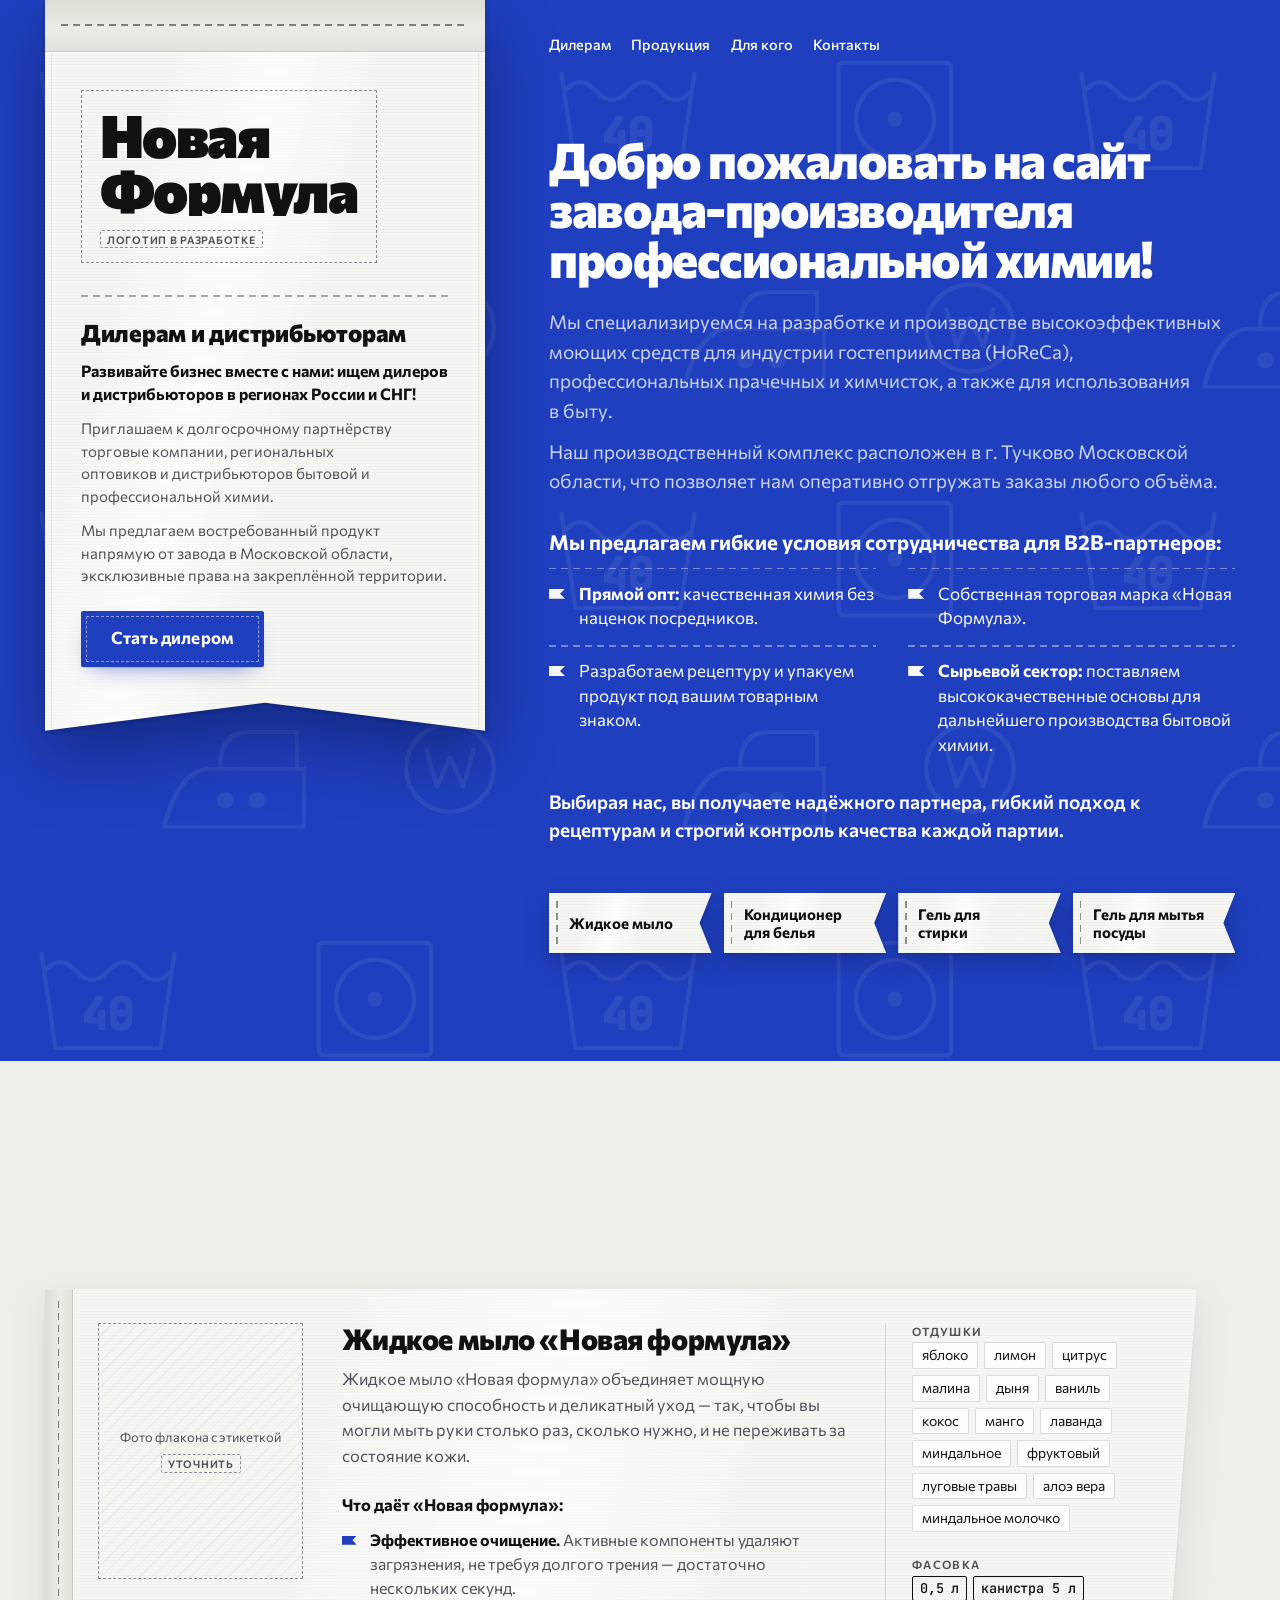
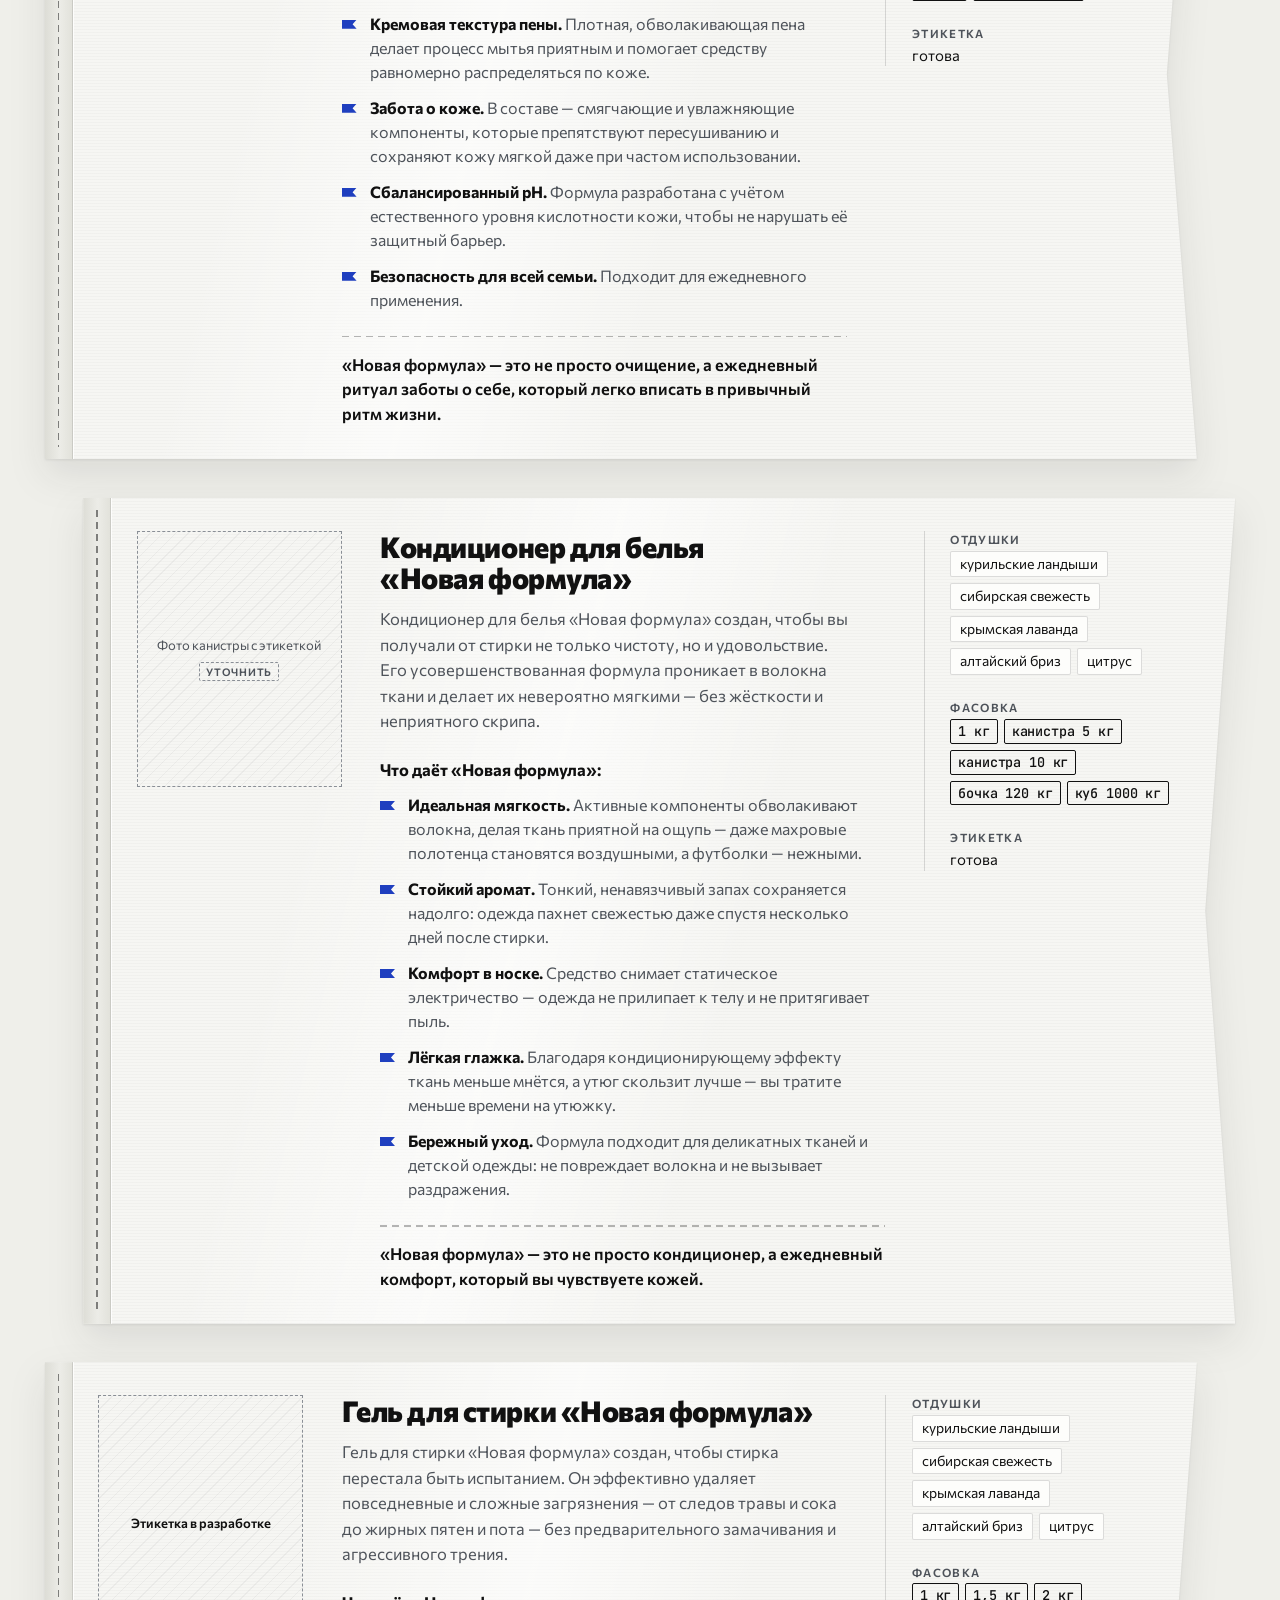
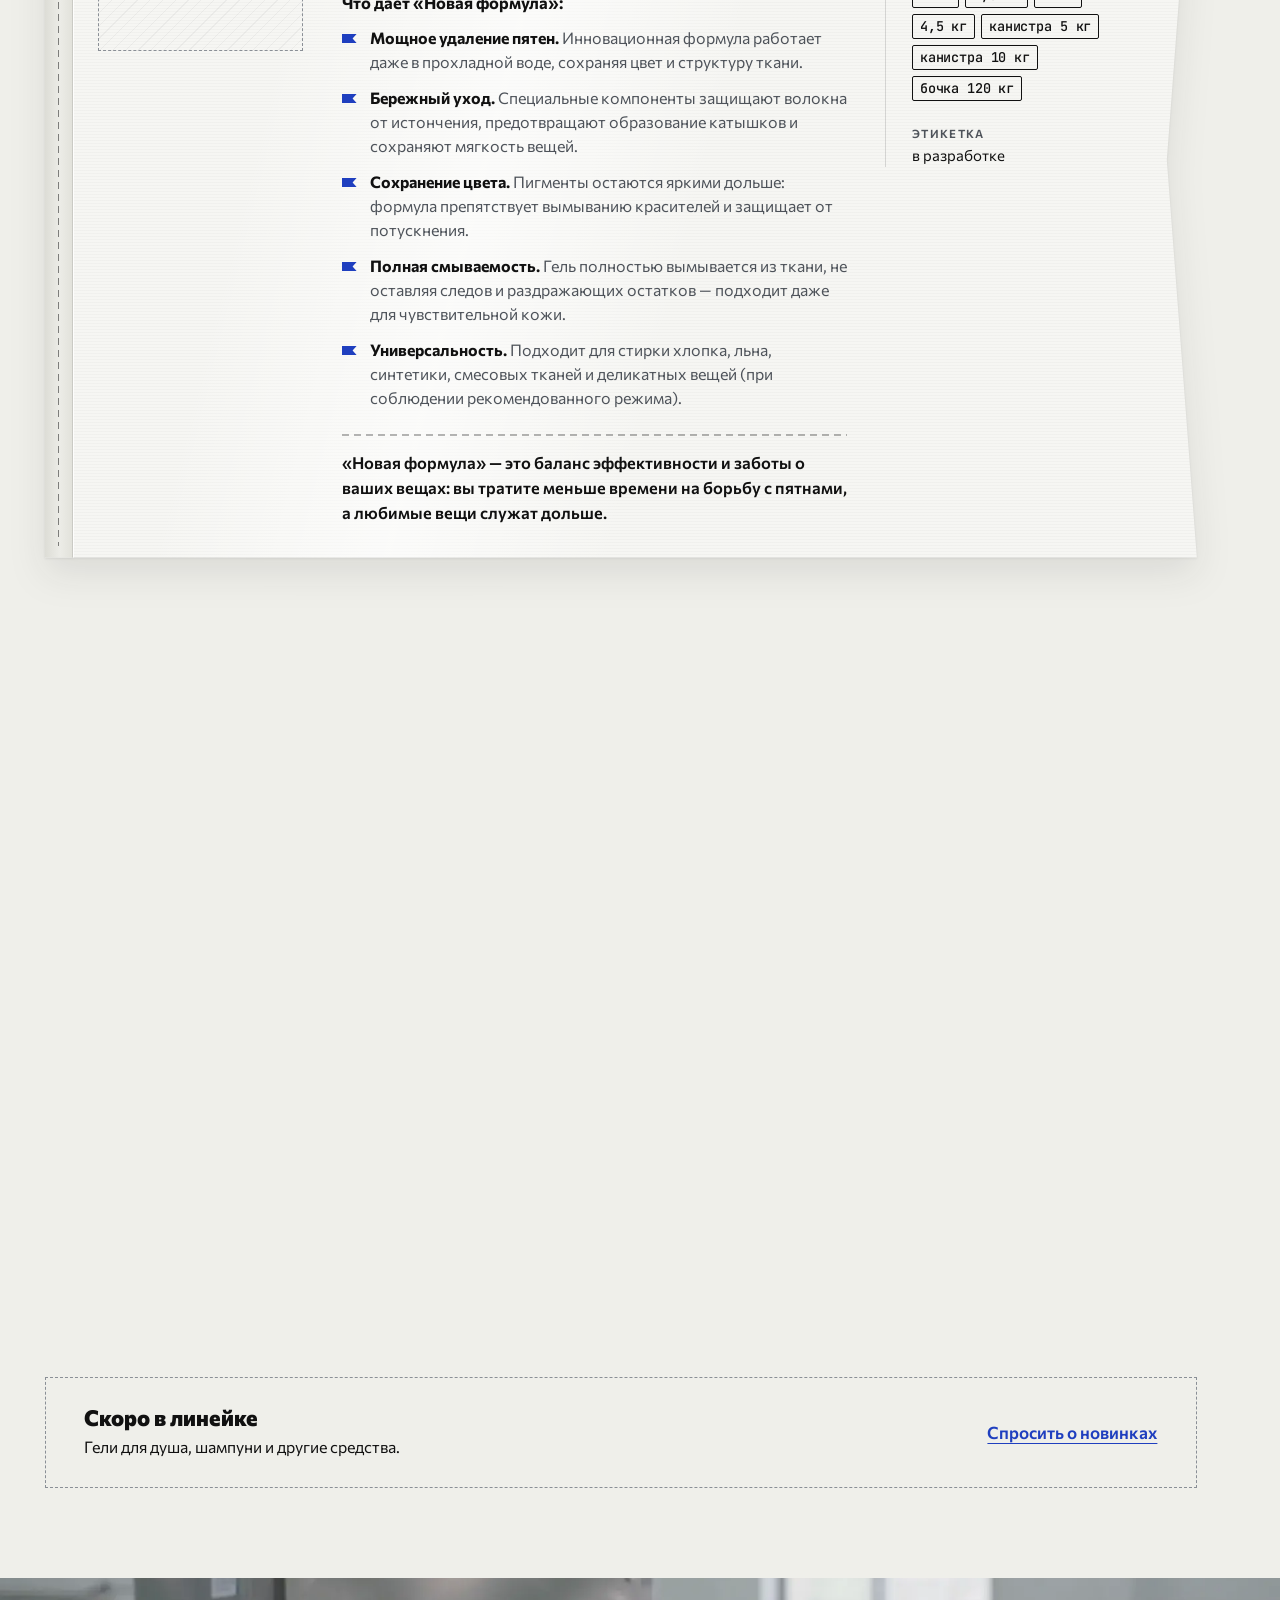
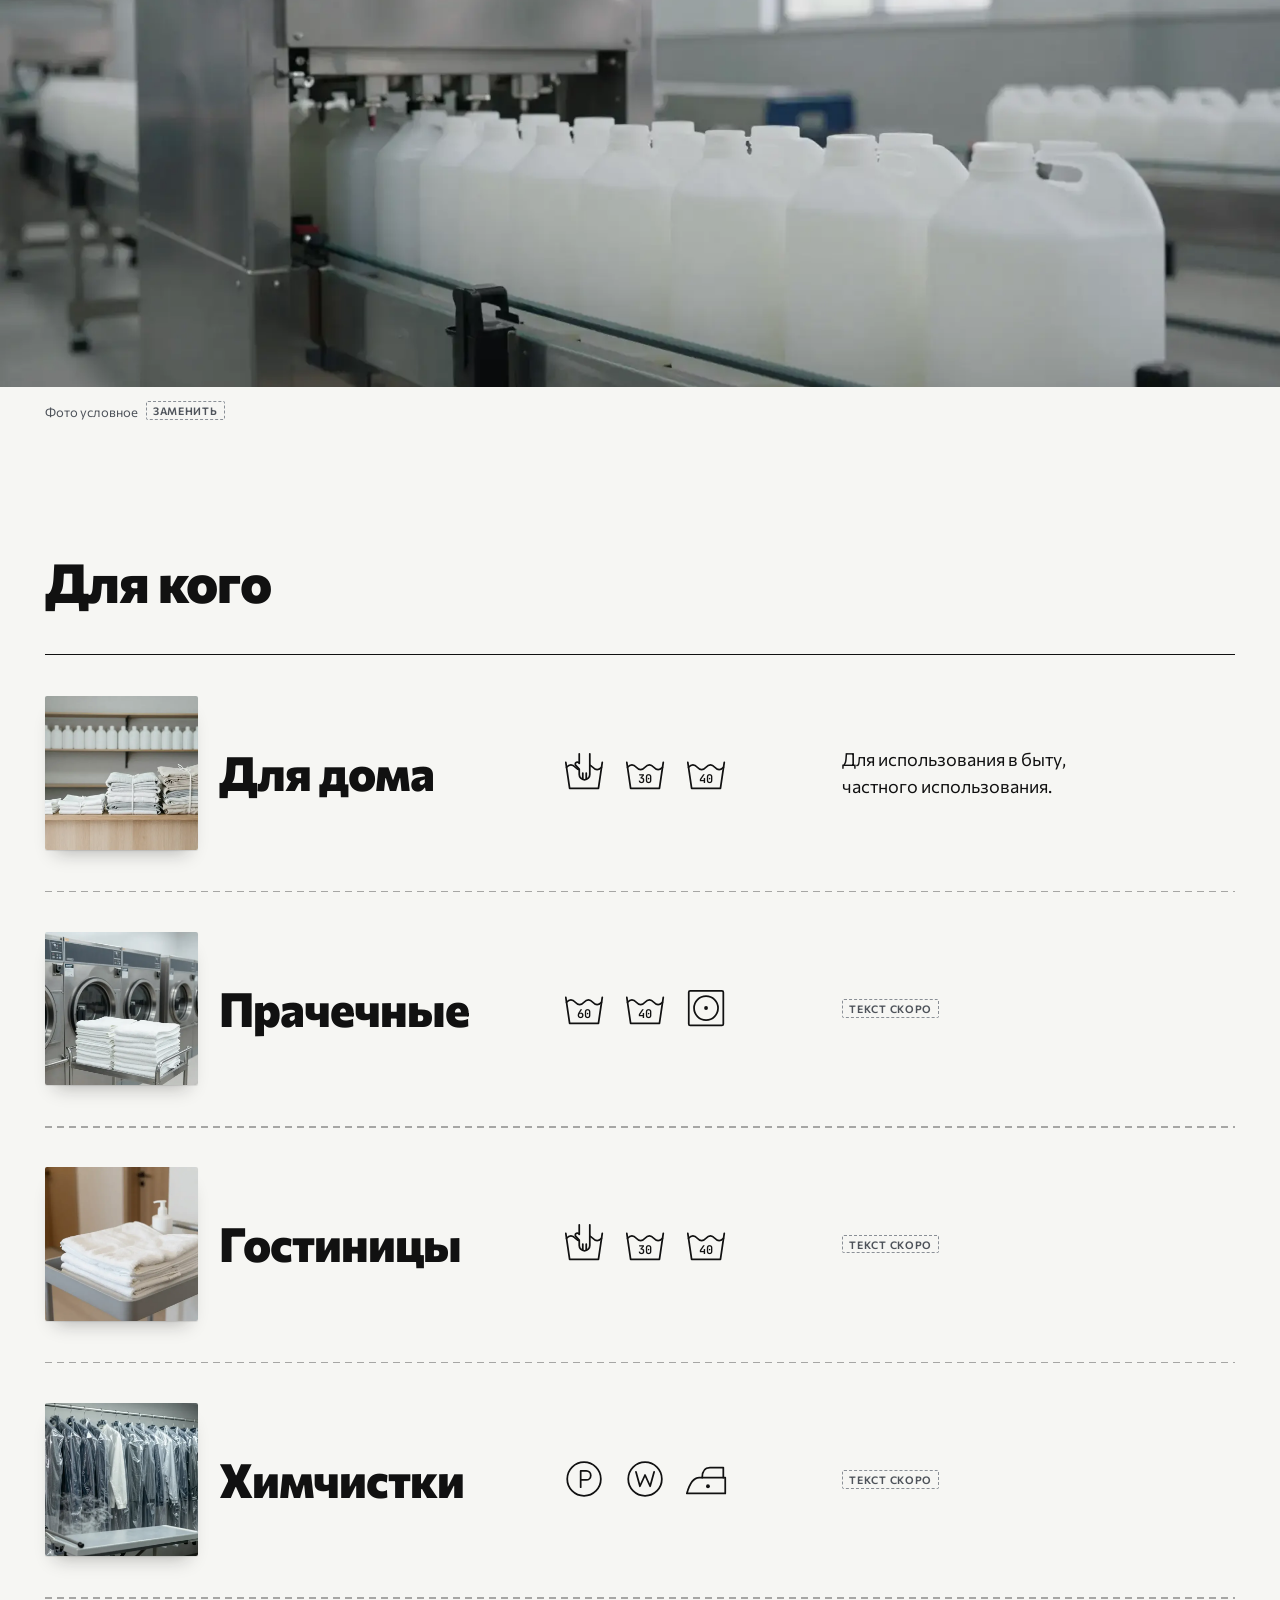
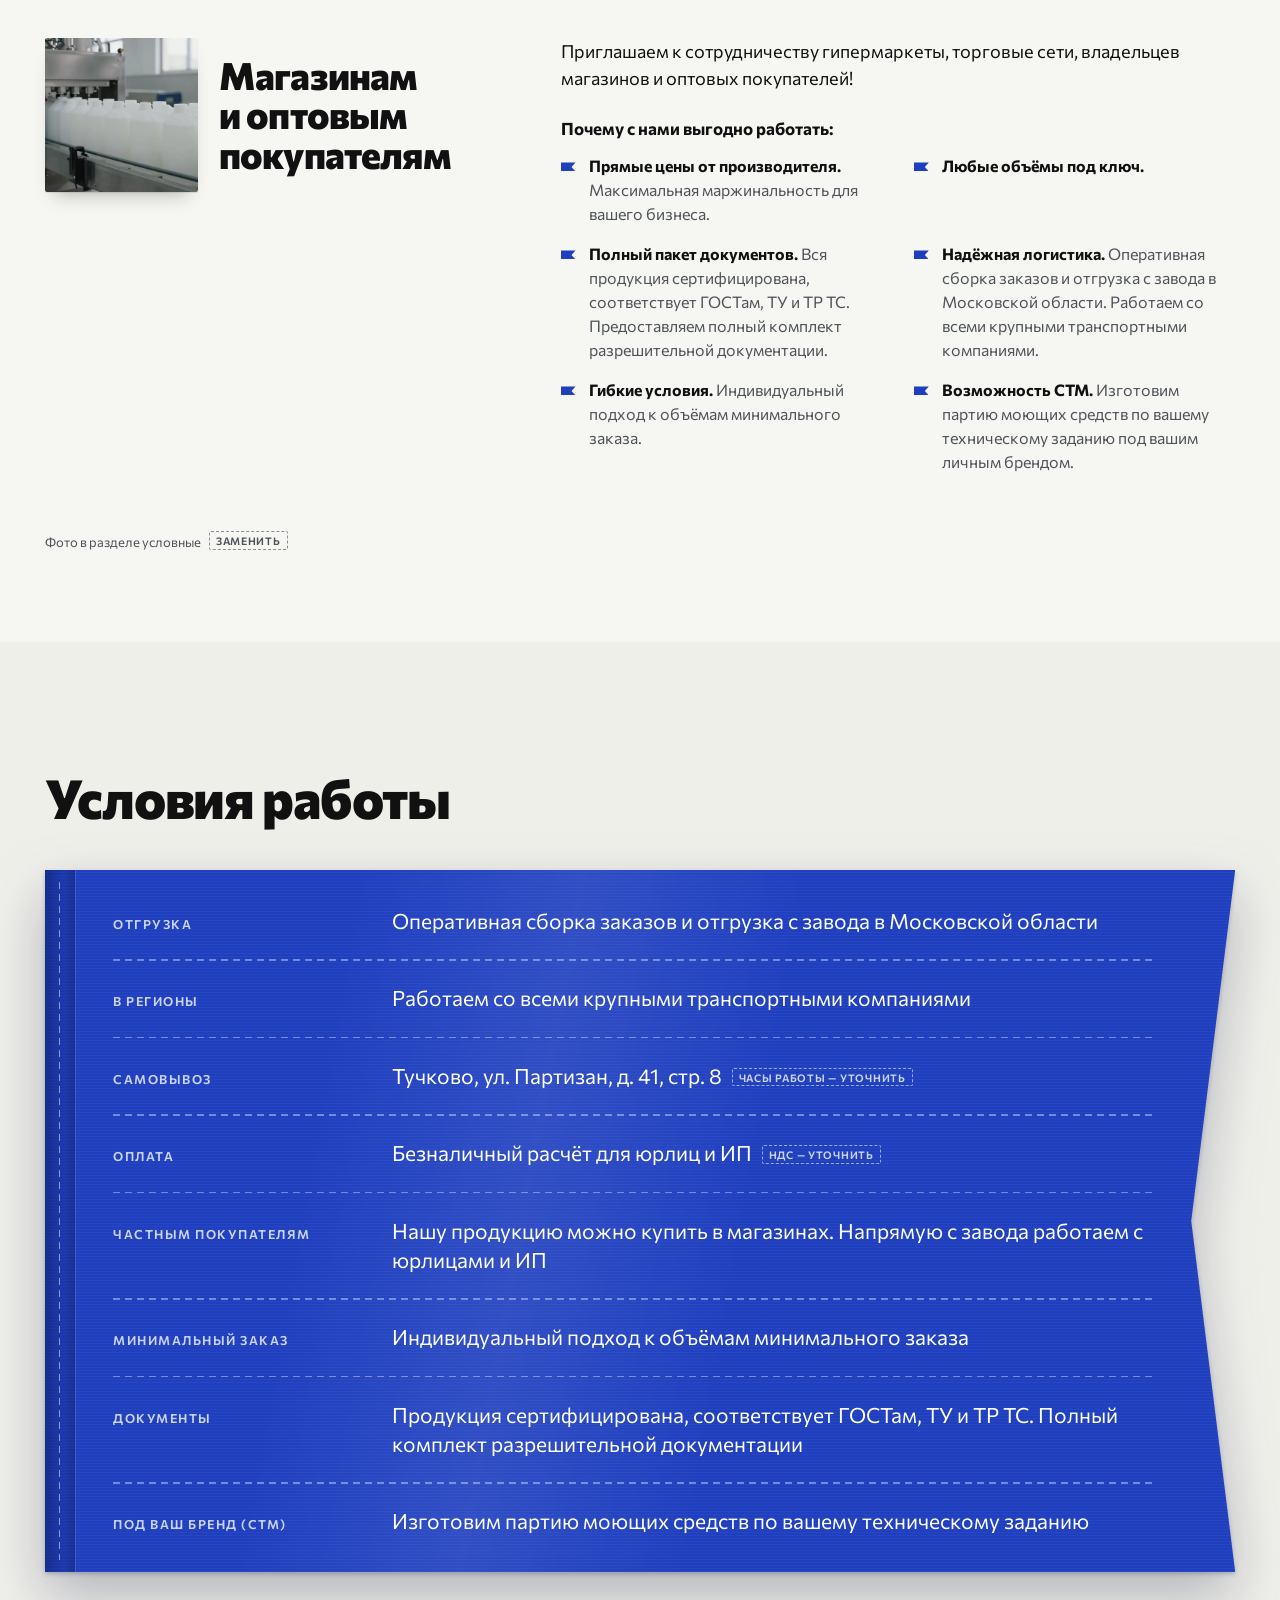
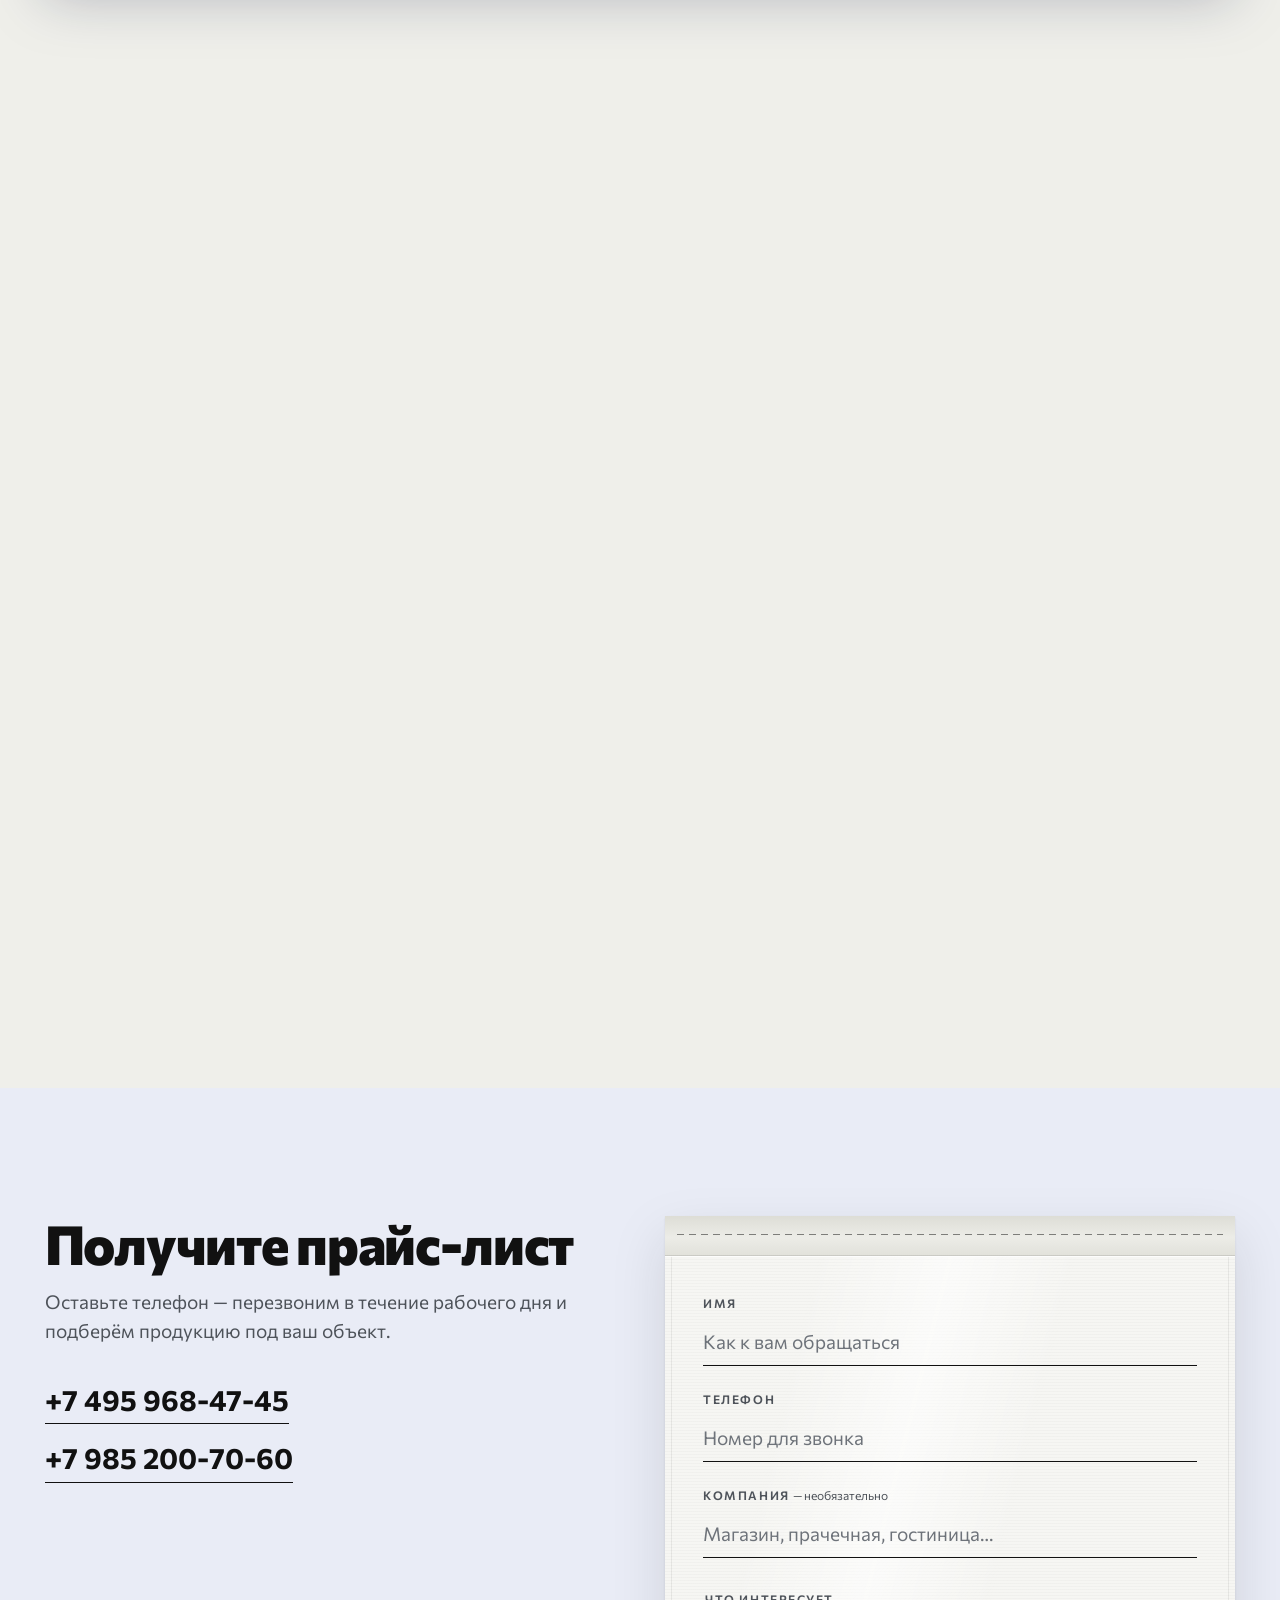
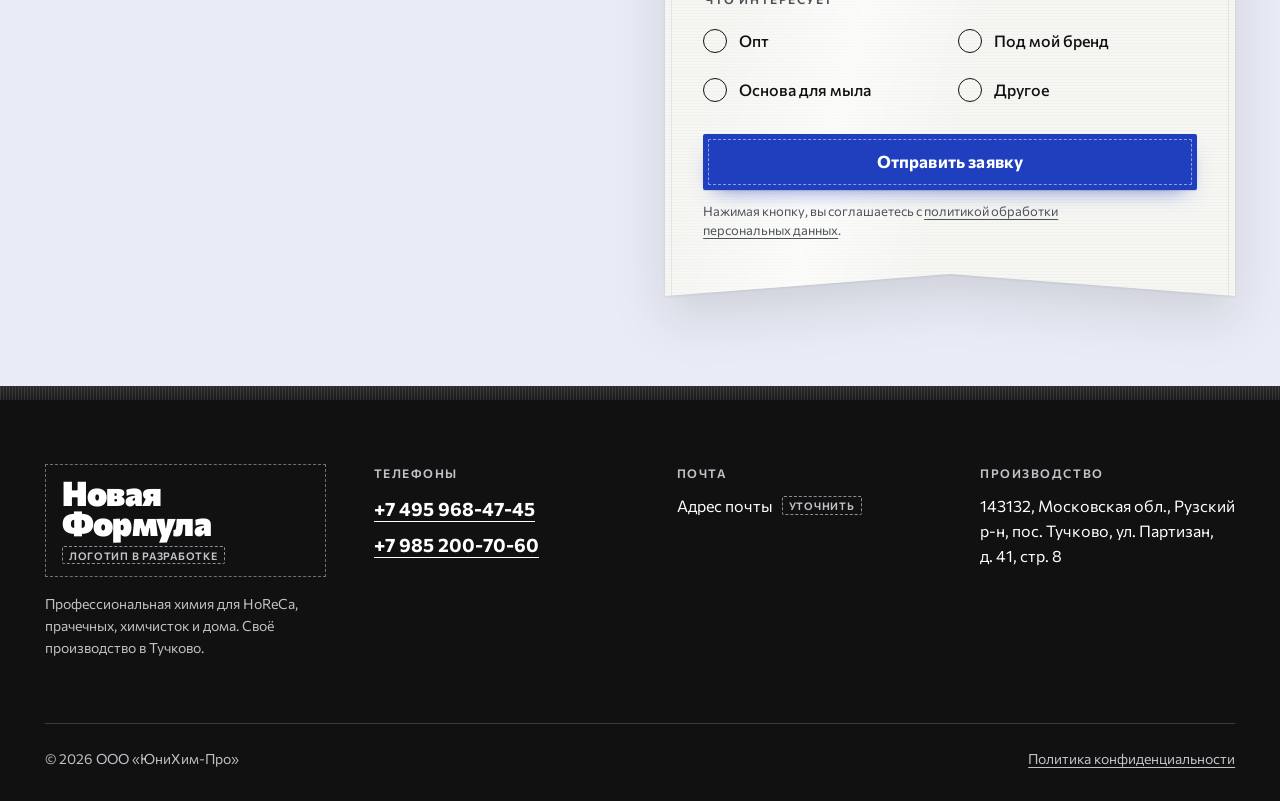
==== commit 18b159fa: "Шапка едет вместе с экраном На телефоне шапка прилипает к верху. На компьютере после первого экрана " ====
--- a/docs/index.html
+++ b/docs/index.html
@@ -84,7 +84,7 @@
 html {
   -webkit-text-size-adjust: 100%;
   scroll-behavior: smooth;
-  scroll-padding-top: 24px;
+  scroll-padding-top: 84px;
   scrollbar-color: var(--grey) var(--page);
   scrollbar-width: thin;
 }
@@ -209,7 +209,7 @@
 
 /* Header */
 .site-header {
-  position: absolute; z-index: 5; top: 0;
+  position: fixed; z-index: 30; top: 0;
   left: calc(var(--gutter) + var(--label-w) + var(--hero-gap));
   right: var(--gutter);
   height: 88px;
@@ -223,6 +223,18 @@
 .site-header__cta { display: flex; align-items: center; gap: var(--s-5); }
 .site-header__cta .phone { font-size: 16px; color: #fff; }
 .menu-btn { display: none; }
+/* Past the cobalt hero the header becomes a compact bar that rides along */
+.site-header.is-stuck {
+  left: 0; right: 0; height: 68px; padding-inline: var(--gutter);
+  background: var(--cobalt);
+  box-shadow: 0 1px 0 rgba(255,255,255,.14), 0 14px 26px -18px rgba(6,14,58,.7);
+  animation: bar-in 460ms var(--ease);
+}
+.site-header.is-stuck .site-header__brand { display: flex; flex-direction: column; align-items: flex-start; gap: 4px; margin-right: auto; text-decoration: none; color: #fff; }
+.site-header.is-stuck .site-header__brand b { font-size: 21px; font-weight: 900; letter-spacing: -.02em; line-height: 1; }
+.site-header.is-stuck .site-header__brand .todo { margin-left: 0; font-size: 9px; color: var(--on-cobalt-2); border-color: rgba(255,255,255,.45); }
+@keyframes bar-in { from { transform: translateY(-100%); } }
+@media (prefers-reduced-motion: reduce) { .site-header.is-stuck { animation: none; } }
 .site-nav__inner { display: contents; }
 .site-nav__fold, .site-nav__foot, .nav-extra, .nav-backdrop { display: none; }
 
@@ -969,7 +981,7 @@
 /* Mobile */
 @media (max-width: 960px) {
   .site-header {
-    position: relative; left: auto; right: auto; height: auto;
+    position: sticky; left: auto; right: auto; height: auto;
     padding: 14px var(--gutter);
     flex-wrap: wrap; gap: 12px;
     background: var(--cobalt);
@@ -977,6 +989,8 @@
     border-bottom: 1px solid rgba(255,255,255,.18);
   }
   .site-header__brand { display: flex; flex-direction: column; align-items: flex-start; gap: 5px; text-decoration: none; color: #fff; }
+  .site-header.is-stuck { left: auto; right: auto; height: auto; padding: 14px var(--gutter); animation: none; box-shadow: 0 12px 22px -16px rgba(6,14,58,.75); }
+  .site-header.is-stuck .site-header__brand b { font-size: 23px; }
   .site-header__brand b { font-size: 23px; font-weight: 900; letter-spacing: -.02em; line-height: 1; }
   .site-header__brand .todo { margin-left: 0; font-size: 9.5px; }
   .site-header__cta { margin-left: auto; gap: 10px; }
@@ -1631,6 +1645,17 @@
   var menuBtn = document.querySelector('.menu-btn');
   var nav = document.getElementById('site-nav');
   var siteHeader = document.querySelector('.site-header');
+  var heroEl = document.querySelector('.hero');
+  var stuckTick = false;
+  function updateStuck() {
+    stuckTick = false;
+    var mobile = window.matchMedia('(max-width: 960px)').matches;
+    var limit = mobile ? 8 : (heroEl ? heroEl.offsetTop + heroEl.offsetHeight - 68 : 400);
+    siteHeader.classList.toggle('is-stuck', window.pageYOffset > limit);
+  }
+  window.addEventListener('scroll', function () { if (!stuckTick) { stuckTick = true; requestAnimationFrame(updateStuck); } }, { passive: true });
+  window.addEventListener('resize', updateStuck);
+  updateStuck();
   var backdrop = document.querySelector('.nav-backdrop');
   function setMenu(open) {
     menuBtn.setAttribute('aria-expanded', String(open));
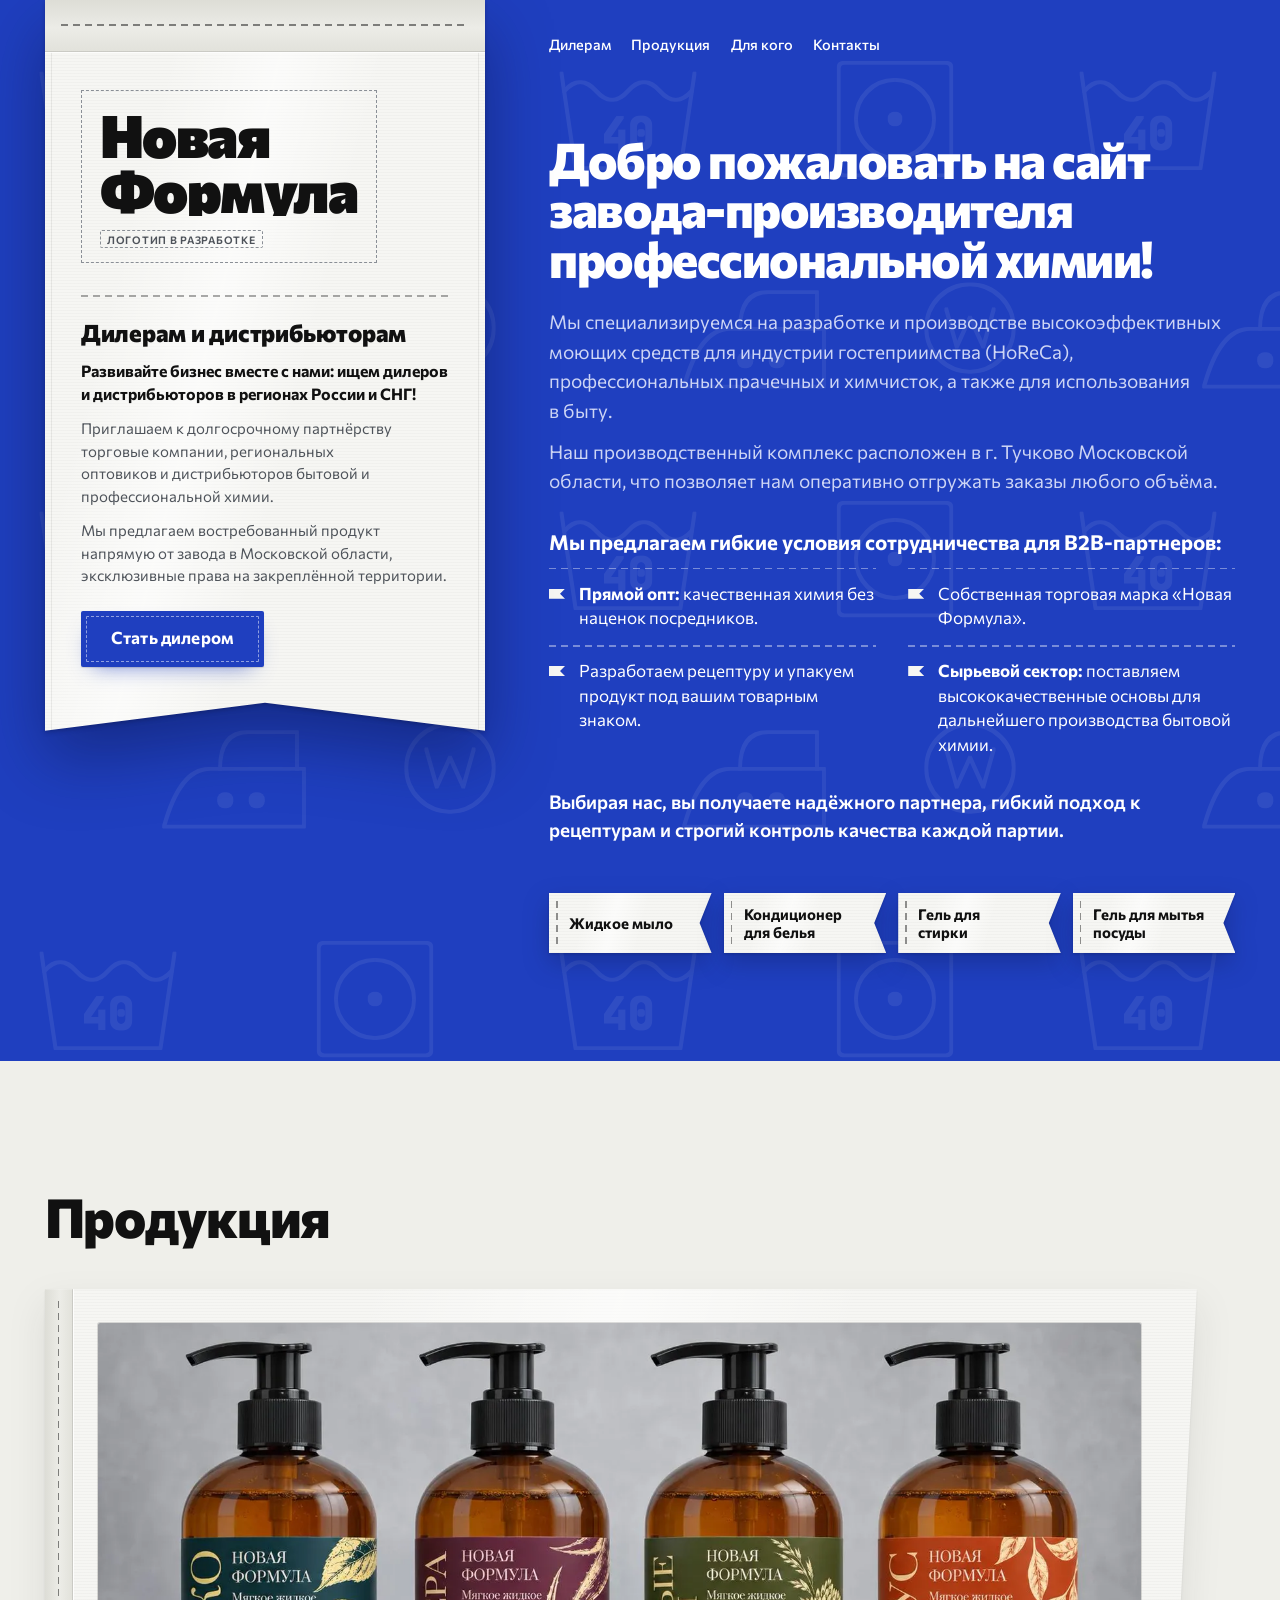
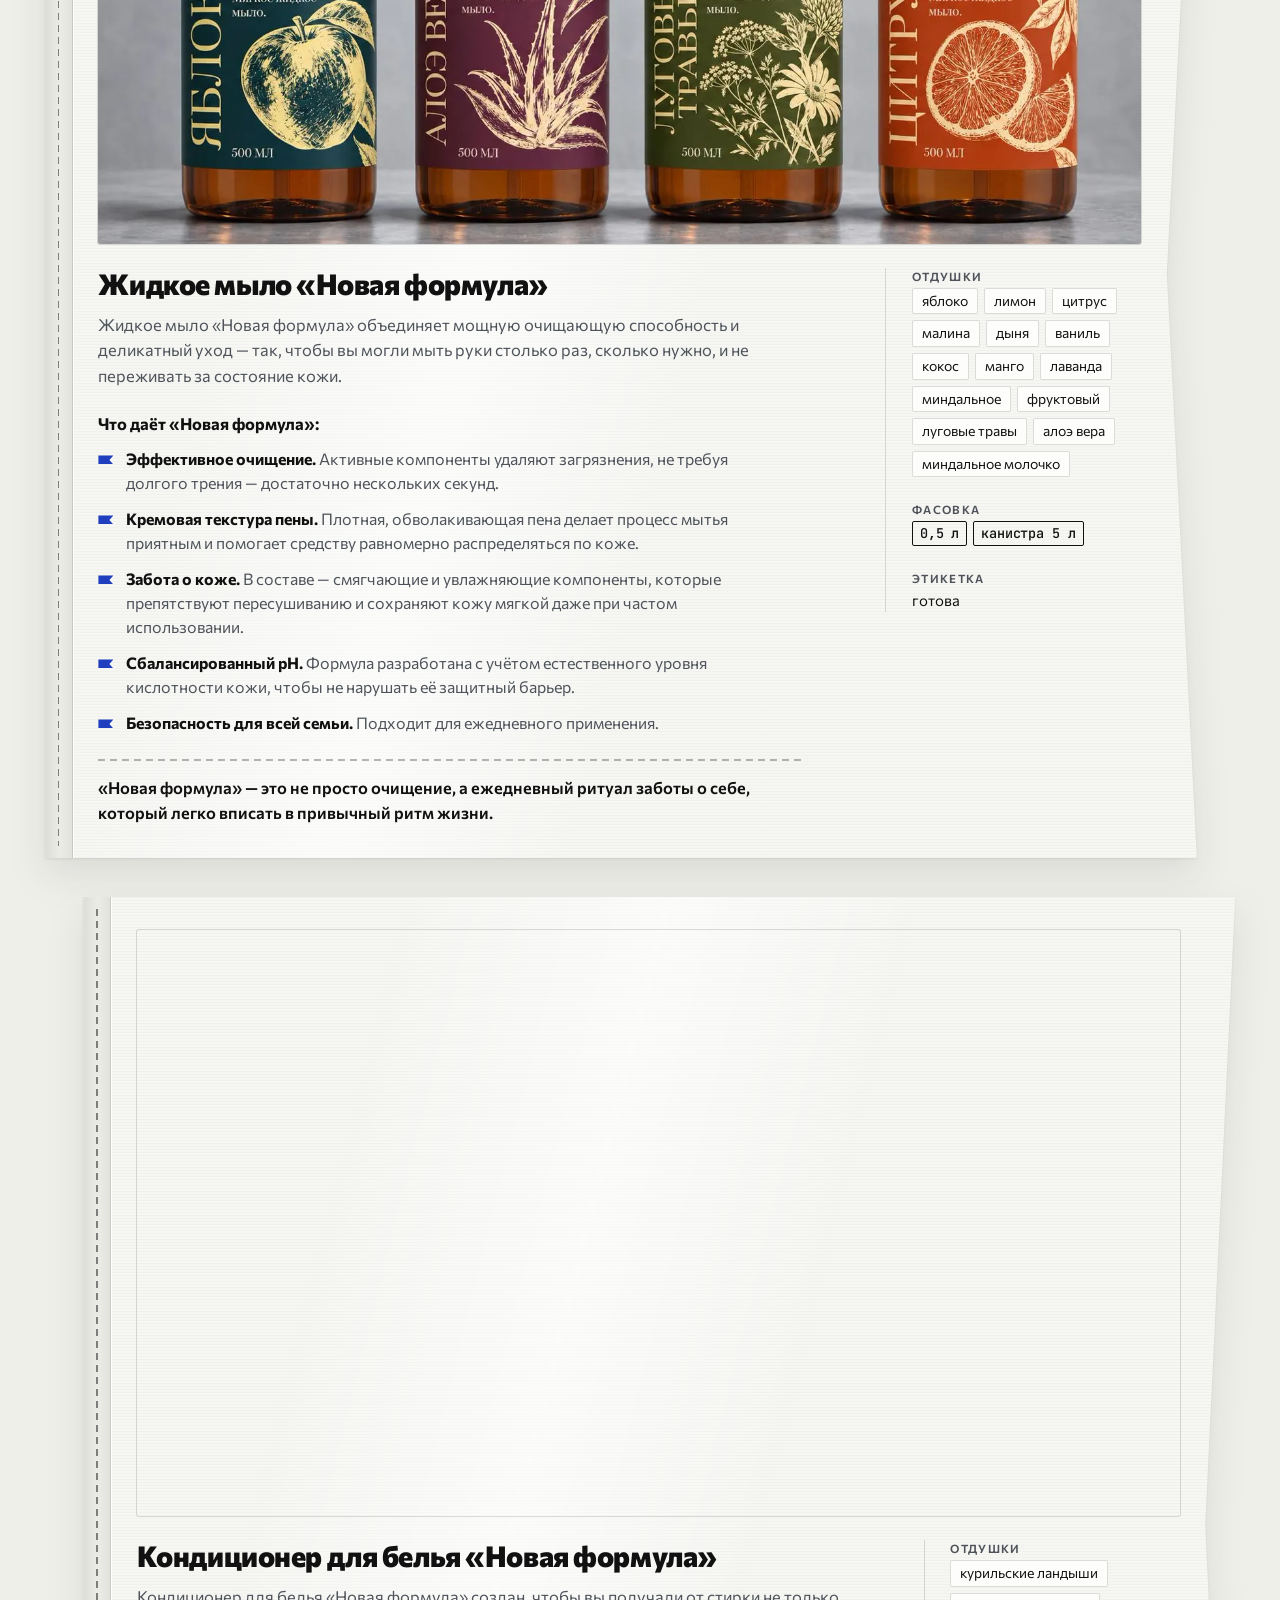
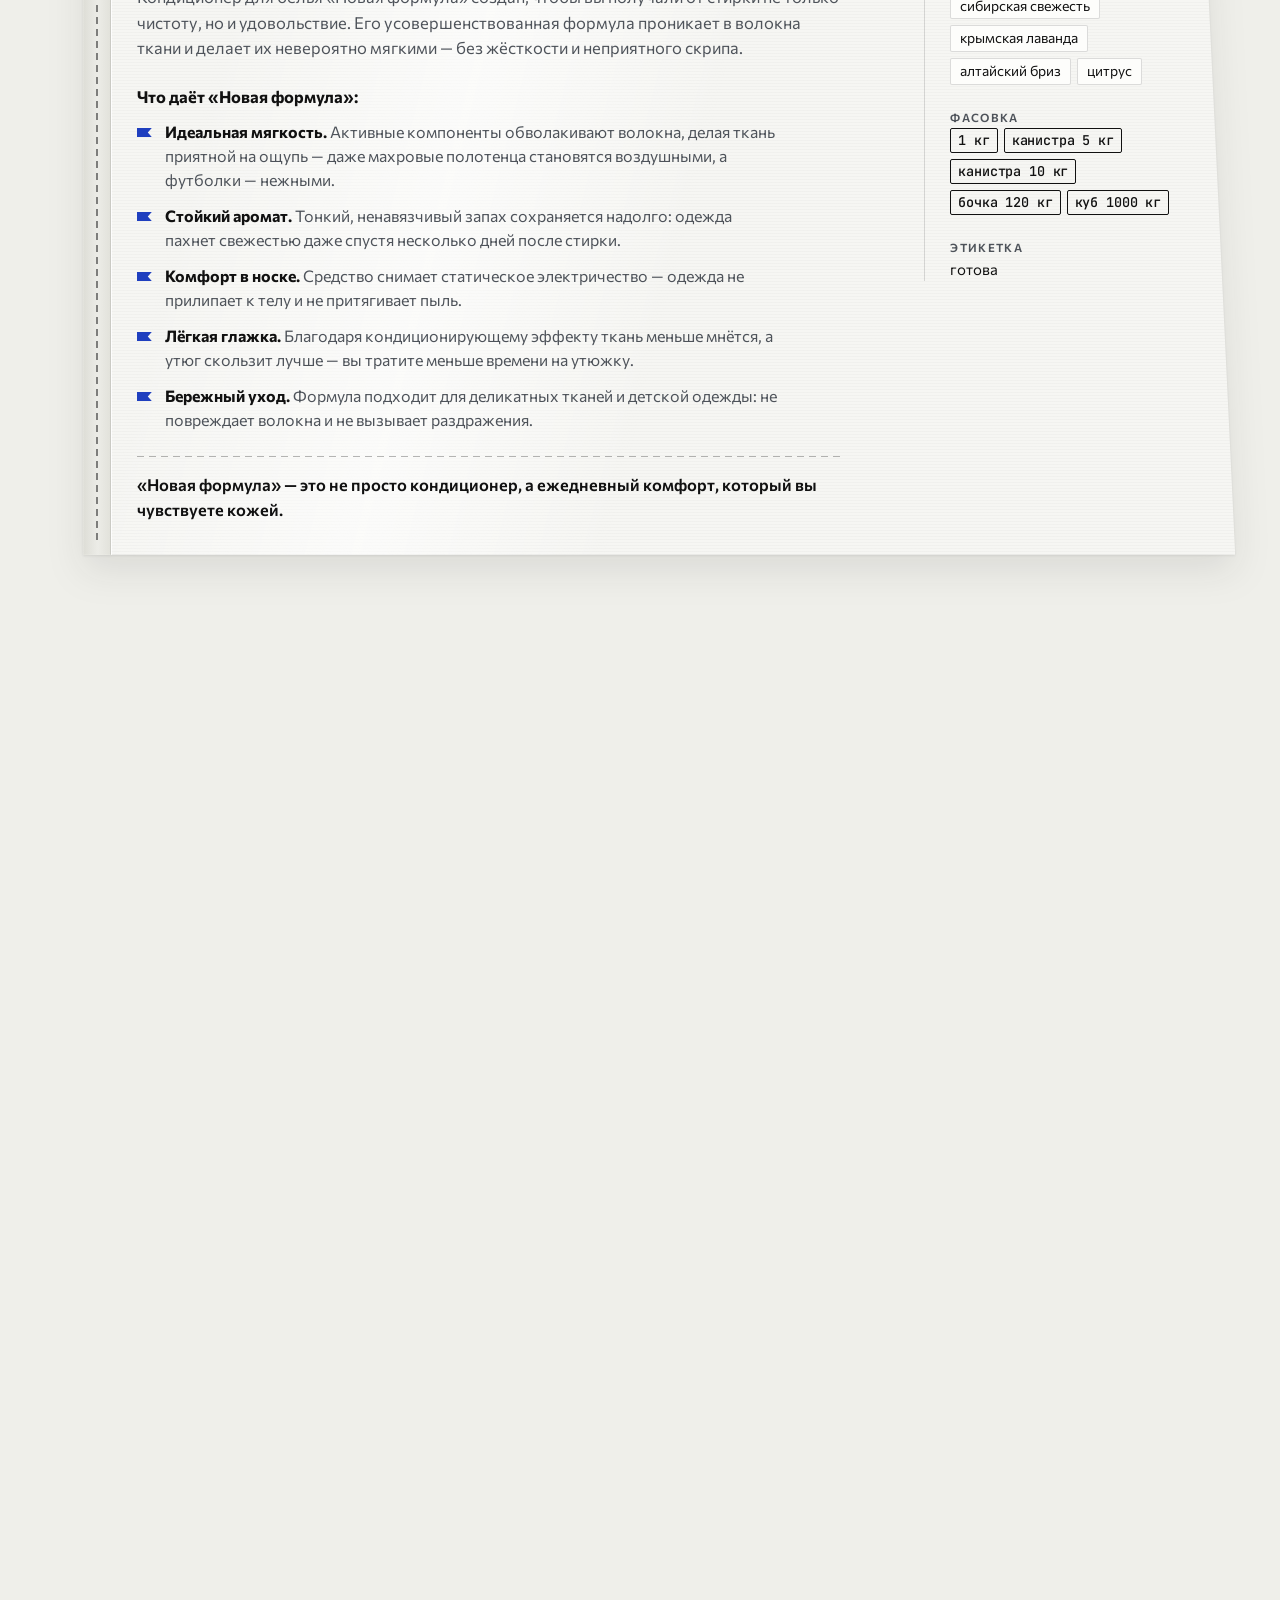
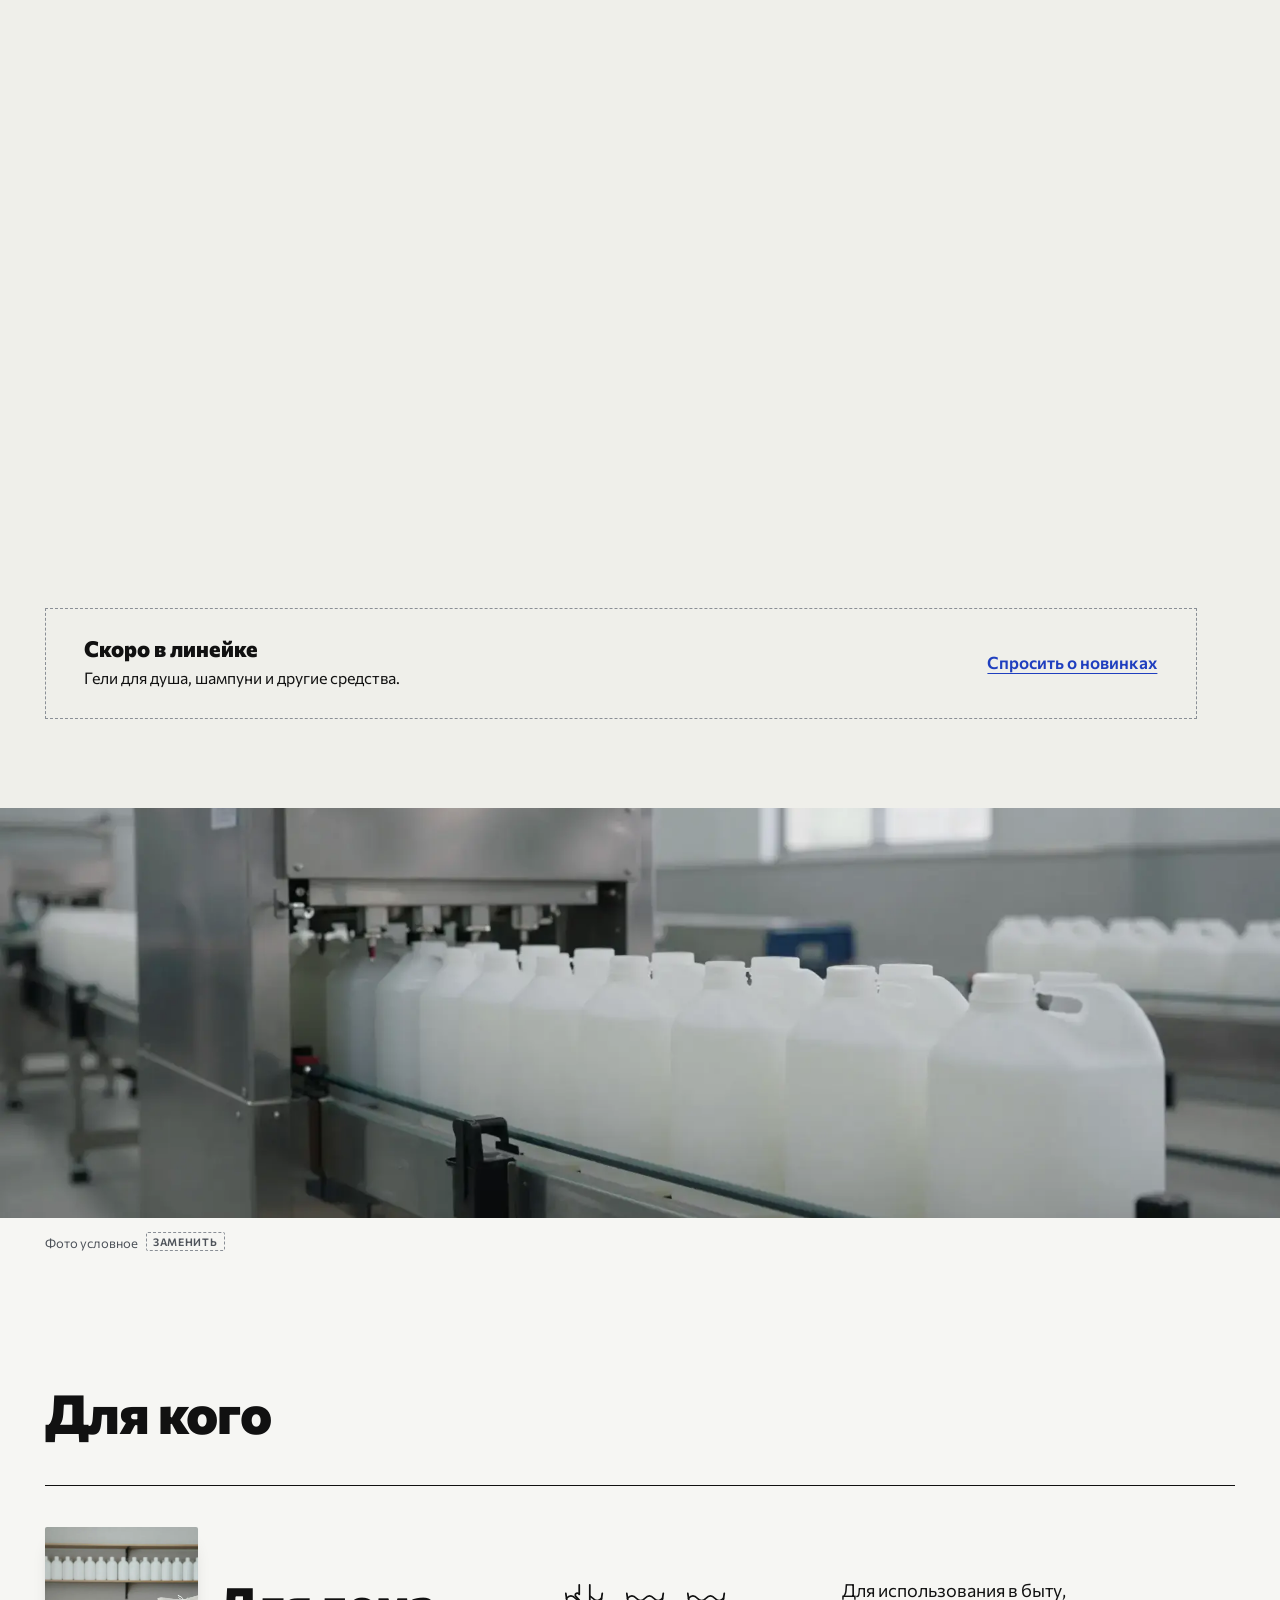
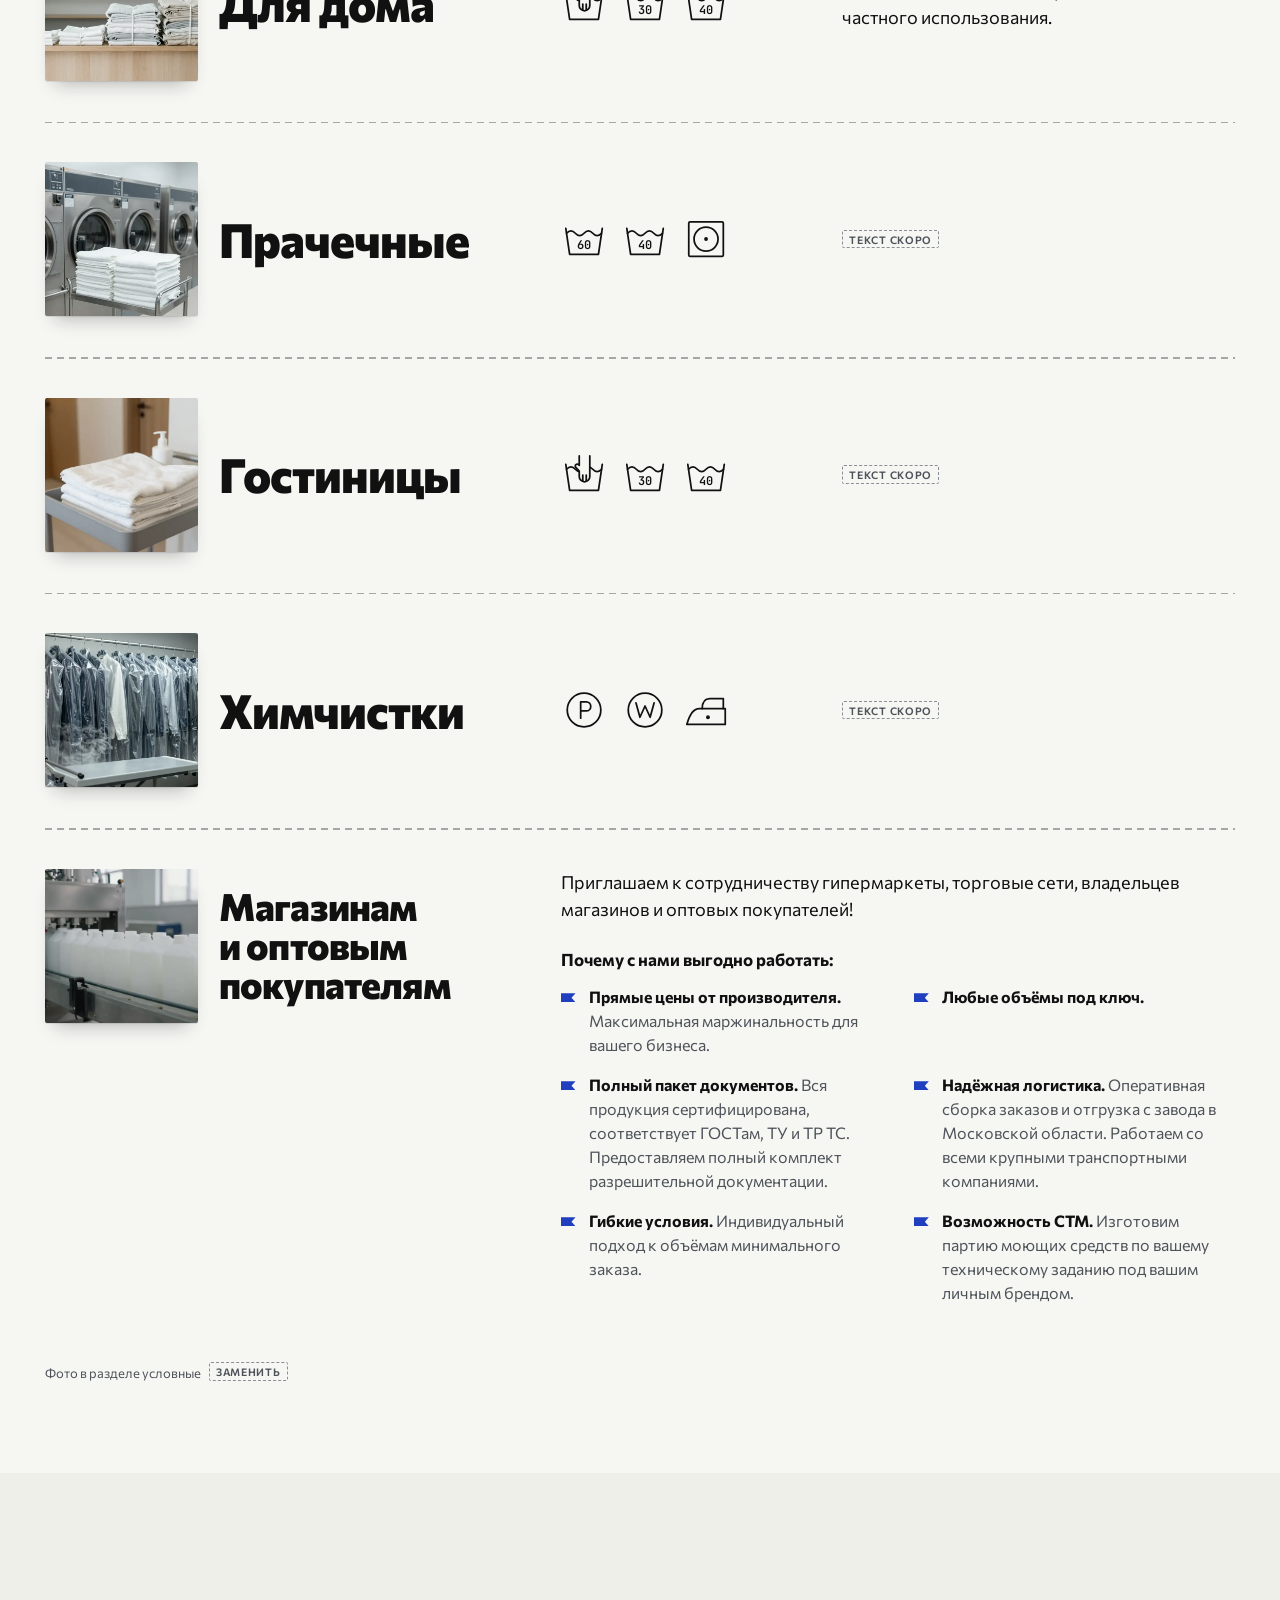
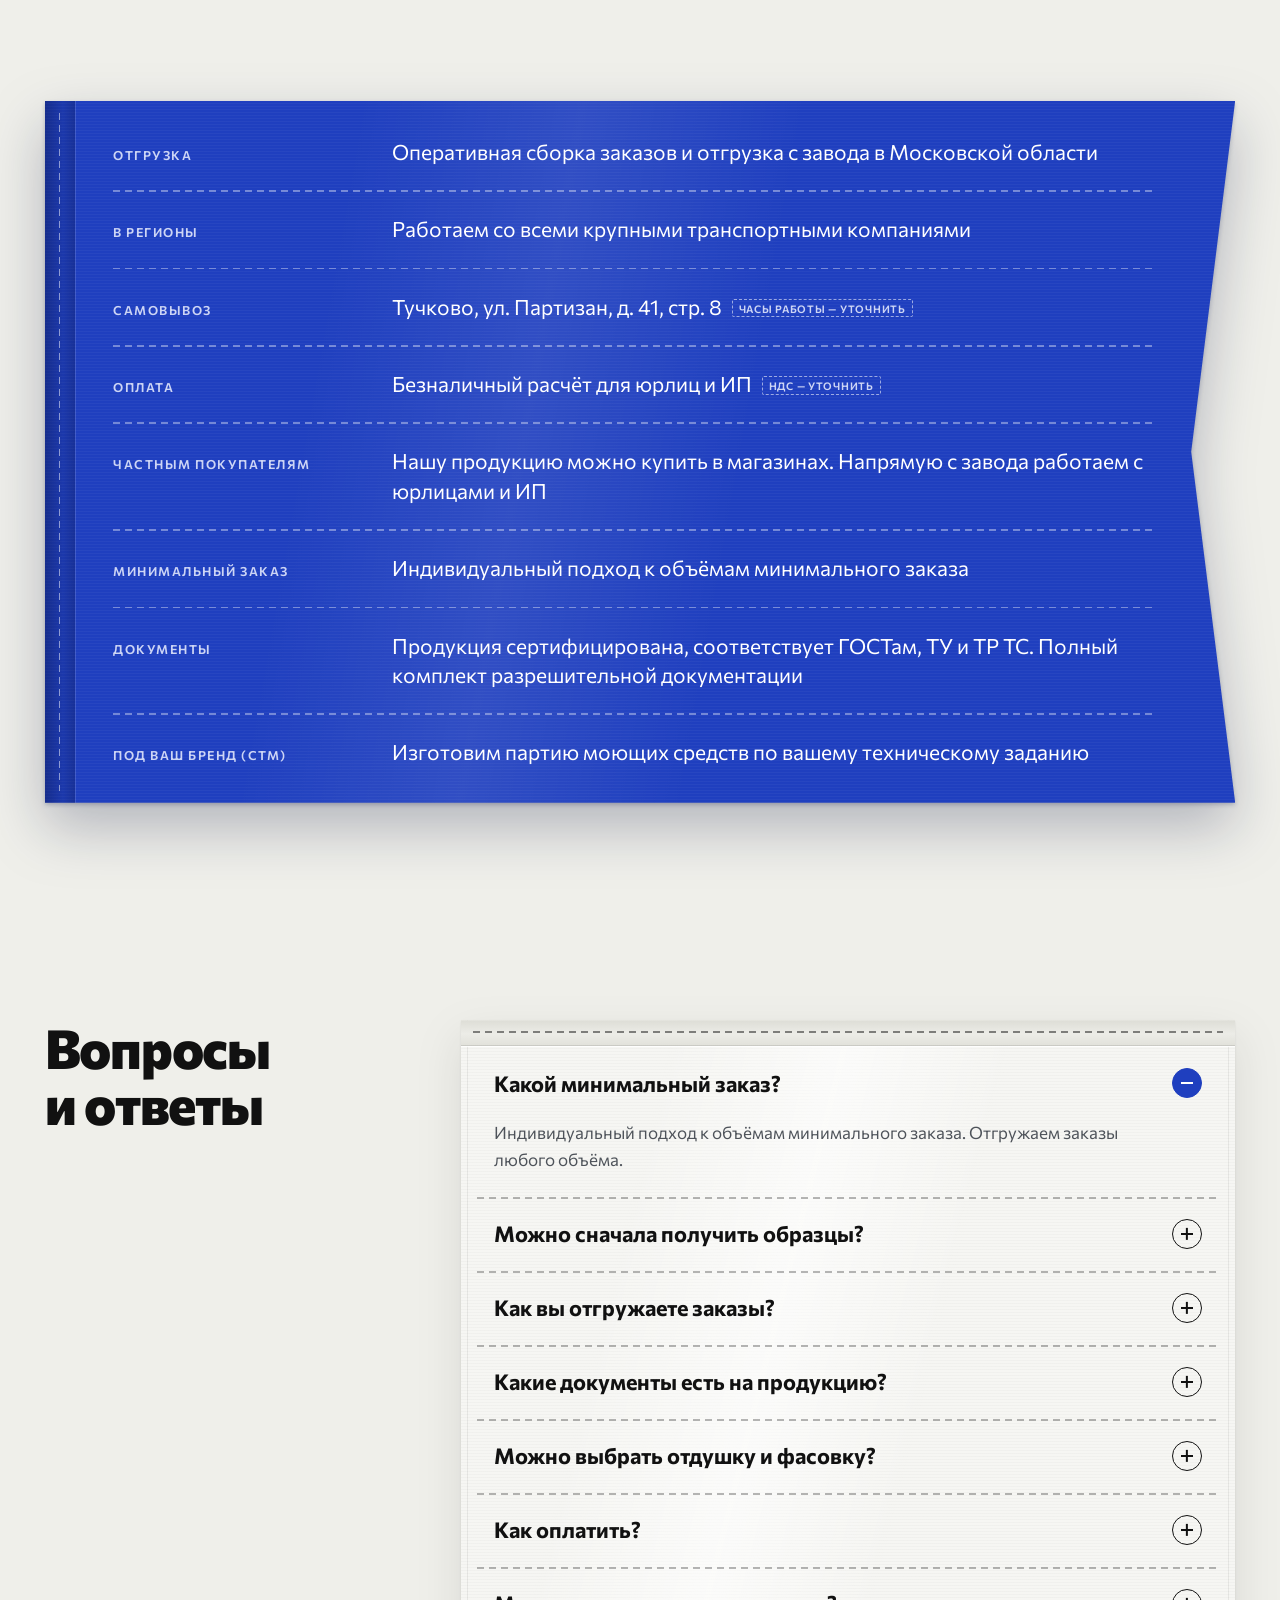
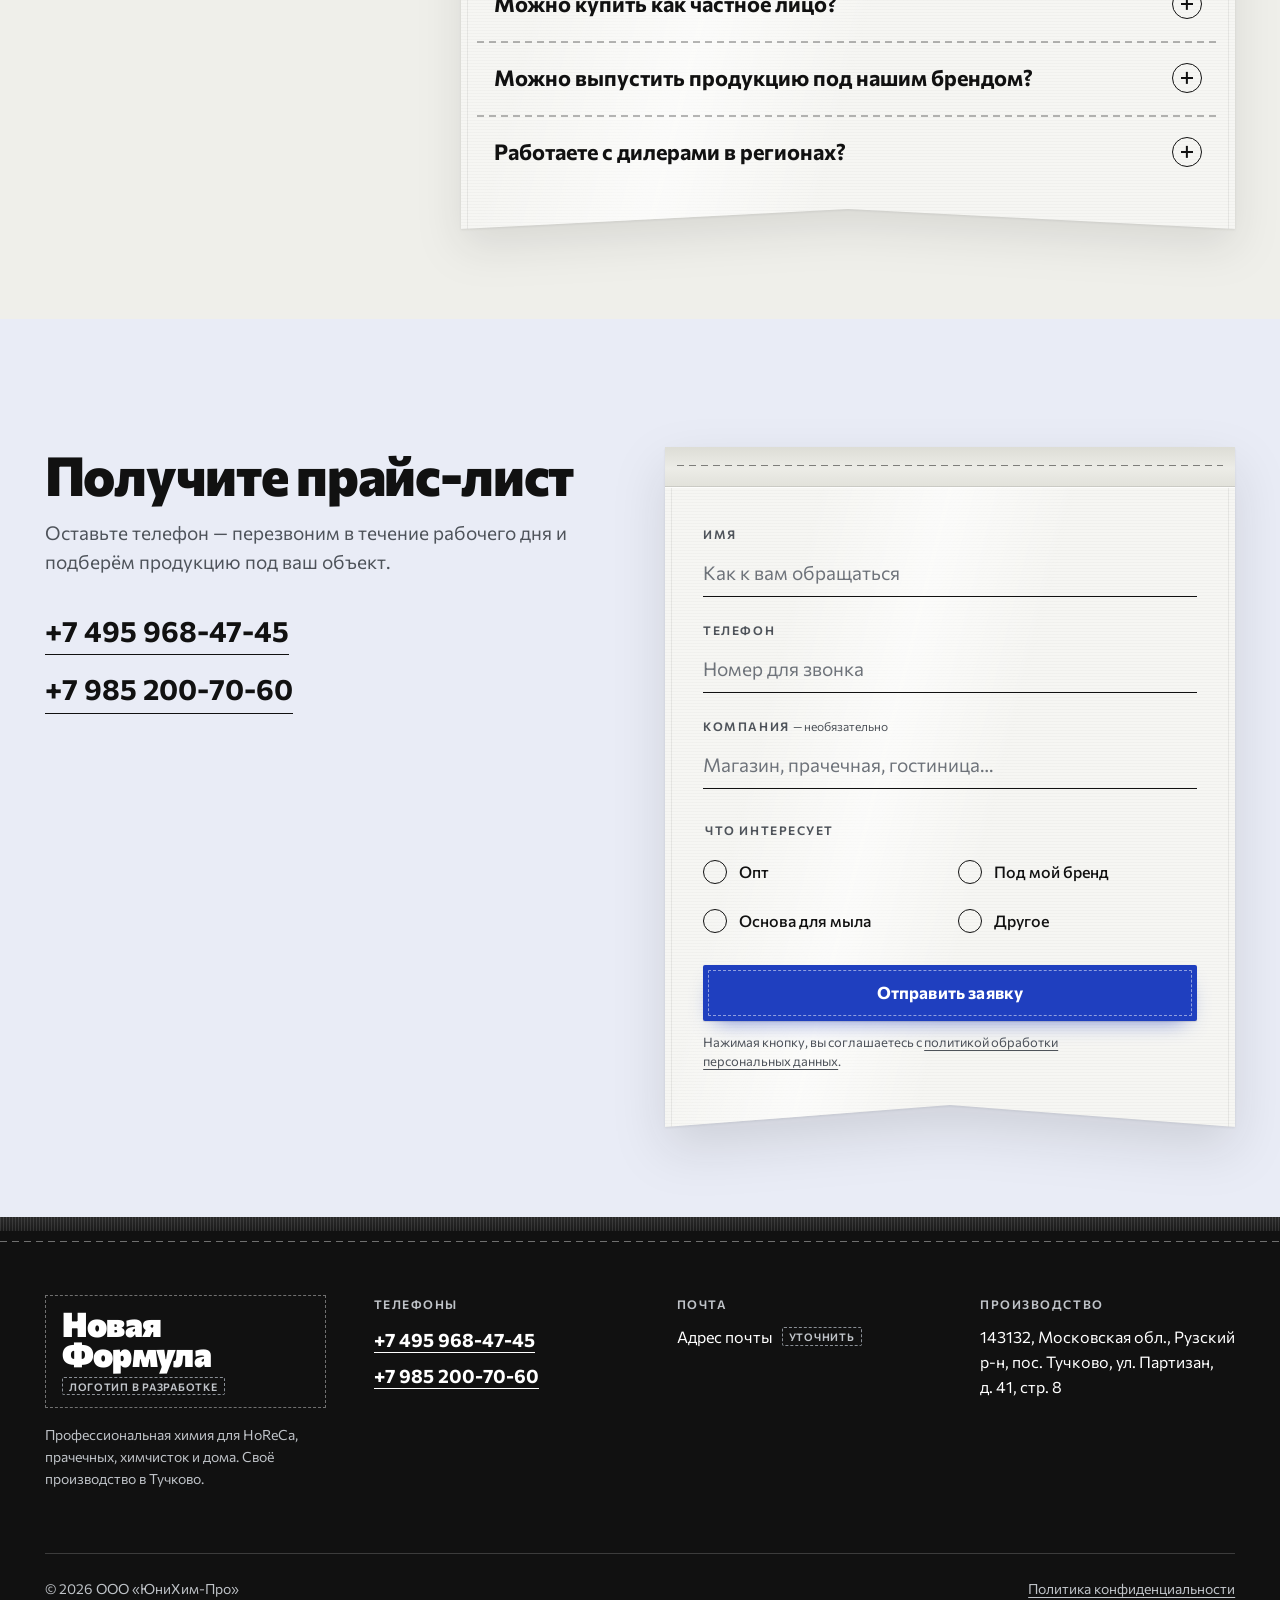
==== commit b6402c8e: "Фото продукции от заказчика: жидкое мыло и кондиционер Фото стоят широкой полосой в верху карточек, " ====
--- a/docs/index.html
+++ b/docs/index.html
@@ -406,6 +406,13 @@
   background: var(--stitch-v); color: rgba(17,17,17,.5);
 }
 .plabel .photo-slot { height: auto; aspect-ratio: 4 / 5; }
+.plabel--photo .plabel__inner { grid-template-columns: minmax(0, 1fr) clamp(220px, 20vw, 290px); }
+.plabel__photo { grid-column: 1 / -1; margin: 0; }
+#product-softener .plabel__photo img { aspect-ratio: 16 / 9; object-position: 50% 12%; }
+.plabel__photo img {
+  display: block; width: 100%; height: auto; aspect-ratio: 2 / 1; object-fit: cover; object-position: 50% 45%;
+  border-radius: 2px; box-shadow: 0 0 0 1px var(--hair);
+}
 .plabel__name { font-size: clamp(24px, 1rem + 1vw, 32px); line-height: 1.1; font-weight: 800; letter-spacing: -.015em; }
 .plabel__intro { margin-top: var(--s-3); font-size: 16.5px; line-height: 1.55; color: var(--ink-2); max-width: 64ch; }
 .plabel__sub { margin-top: var(--s-5); font-size: 16.5px; line-height: 1.4; font-weight: 700; }
@@ -971,6 +978,9 @@
   .site-nav ul { gap: 4px 14px; }
   .plabel__inner { grid-template-columns: clamp(150px, 20vw, 210px) minmax(0, 1fr); }
   .plabel__media { grid-row: 1 / span 2; }
+  .plabel--photo .plabel__inner { grid-template-columns: minmax(0, 1fr); }
+  .plabel--photo .plabel__photo { grid-row: auto; }
+  .plabel--photo .plabel__aside { grid-column: 1; }
   .plabel__aside { grid-column: 2; padding: var(--s-4) 0 0; border-left: 0; border-top: 1px solid var(--hair); }
   .segment { grid-template-columns: minmax(0, 1fr) minmax(0, 1.2fr); }
   .segment .sym-row { grid-column: 1; grid-row: 2; }
@@ -1145,6 +1155,7 @@
   .plabel__inner::after { left: 9px; }
   .plabel__media { grid-row: auto; }
   .plabel .photo-slot { aspect-ratio: auto; min-height: 112px; }
+  .plabel__photo img { aspect-ratio: auto; }
   .plabel__aside { grid-column: auto; }
 }
 </style>
@@ -1306,9 +1317,9 @@
     </div>
 
     <div class="plabels">
-      <article class="plabel" id="product-soap" aria-labelledby="p-soap">
+      <article class="plabel plabel--photo" id="product-soap" aria-labelledby="p-soap">
         <div class="plabel__inner satin">
-          <div class="plabel__media"><div class="photo-slot"><span>Фото флакона с этикеткой</span><span class="todo">уточнить</span></div></div>
+          <figure class="plabel__media plabel__photo"><img src="img/nf-soap.webp" alt="Жидкое мыло «Новая формула»: яблоко, алоэ вера, луговые травы, цитрус" width="1600" height="900" loading="lazy" decoding="async"></figure>
           <div class="plabel__main">
             <h3 class="plabel__name" id="p-soap">Жидкое мыло «Новая формула»</h3>
             <p class="plabel__intro">Жидкое мыло «Новая формула» объединяет мощную очищающую способность и деликатный уход — так, чтобы вы могли мыть руки столько раз, сколько нужно, и не переживать за состояние кожи.</p>
@@ -1330,9 +1341,9 @@
         </div>
       </article>
 
-      <article class="plabel" id="product-softener" aria-labelledby="p-softener">
+      <article class="plabel plabel--photo" id="product-softener" aria-labelledby="p-softener">
         <div class="plabel__inner satin">
-          <div class="plabel__media"><div class="photo-slot"><span>Фото канистры с этикеткой</span><span class="todo">уточнить</span></div></div>
+          <figure class="plabel__media plabel__photo"><img src="img/nf-softener.webp" alt="Кондиционер для белья «Новая формула»: алтайский бриз, крымская лаванда, цитрус, курильские ландыши, сибирская свежесть" width="1536" height="1024" loading="lazy" decoding="async"></figure>
           <div class="plabel__main">
             <h3 class="plabel__name" id="p-softener">Кондиционер для белья «Новая формула»</h3>
             <p class="plabel__intro">Кондиционер для белья «Новая формула» создан, чтобы вы получали от стирки не только чистоту, но и удовольствие. Его усовершенствованная формула проникает в волокна ткани и делает их невероятно мягкими — без жёсткости и неприятного скрипа.</p>
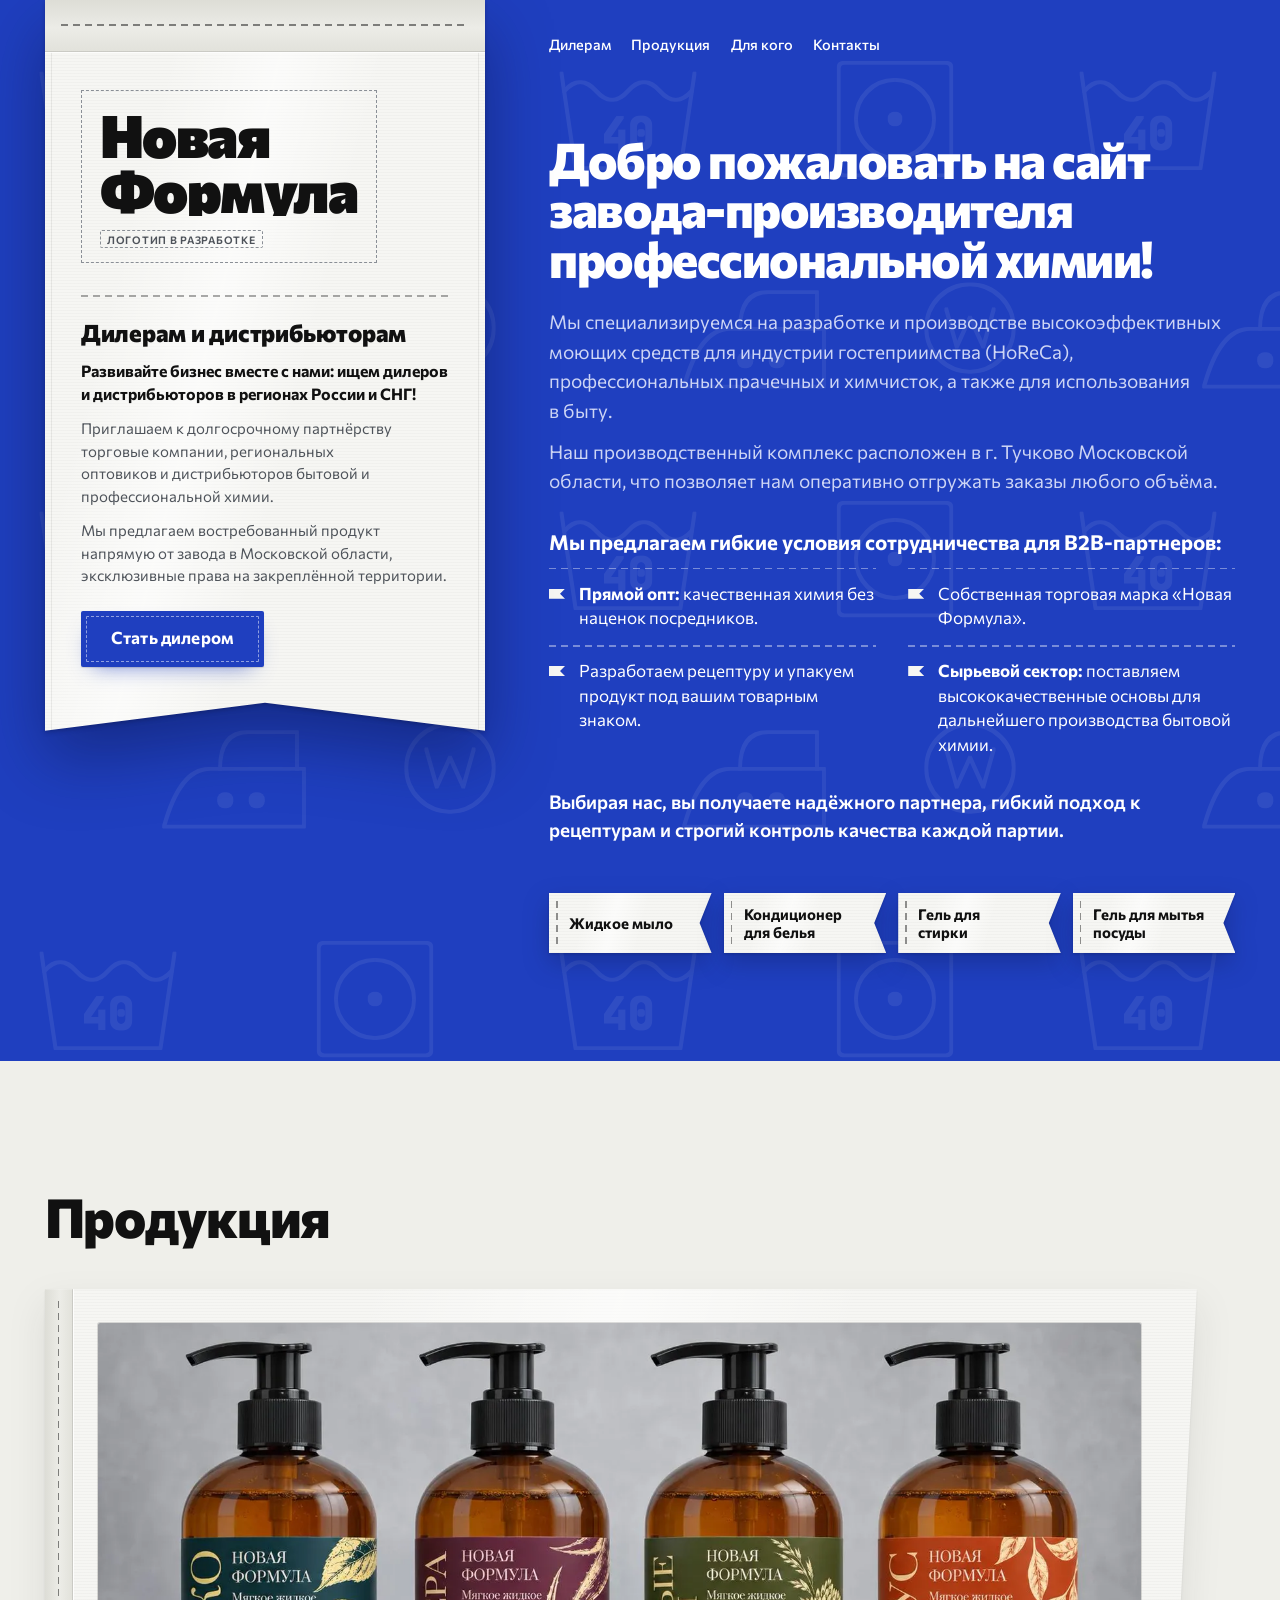
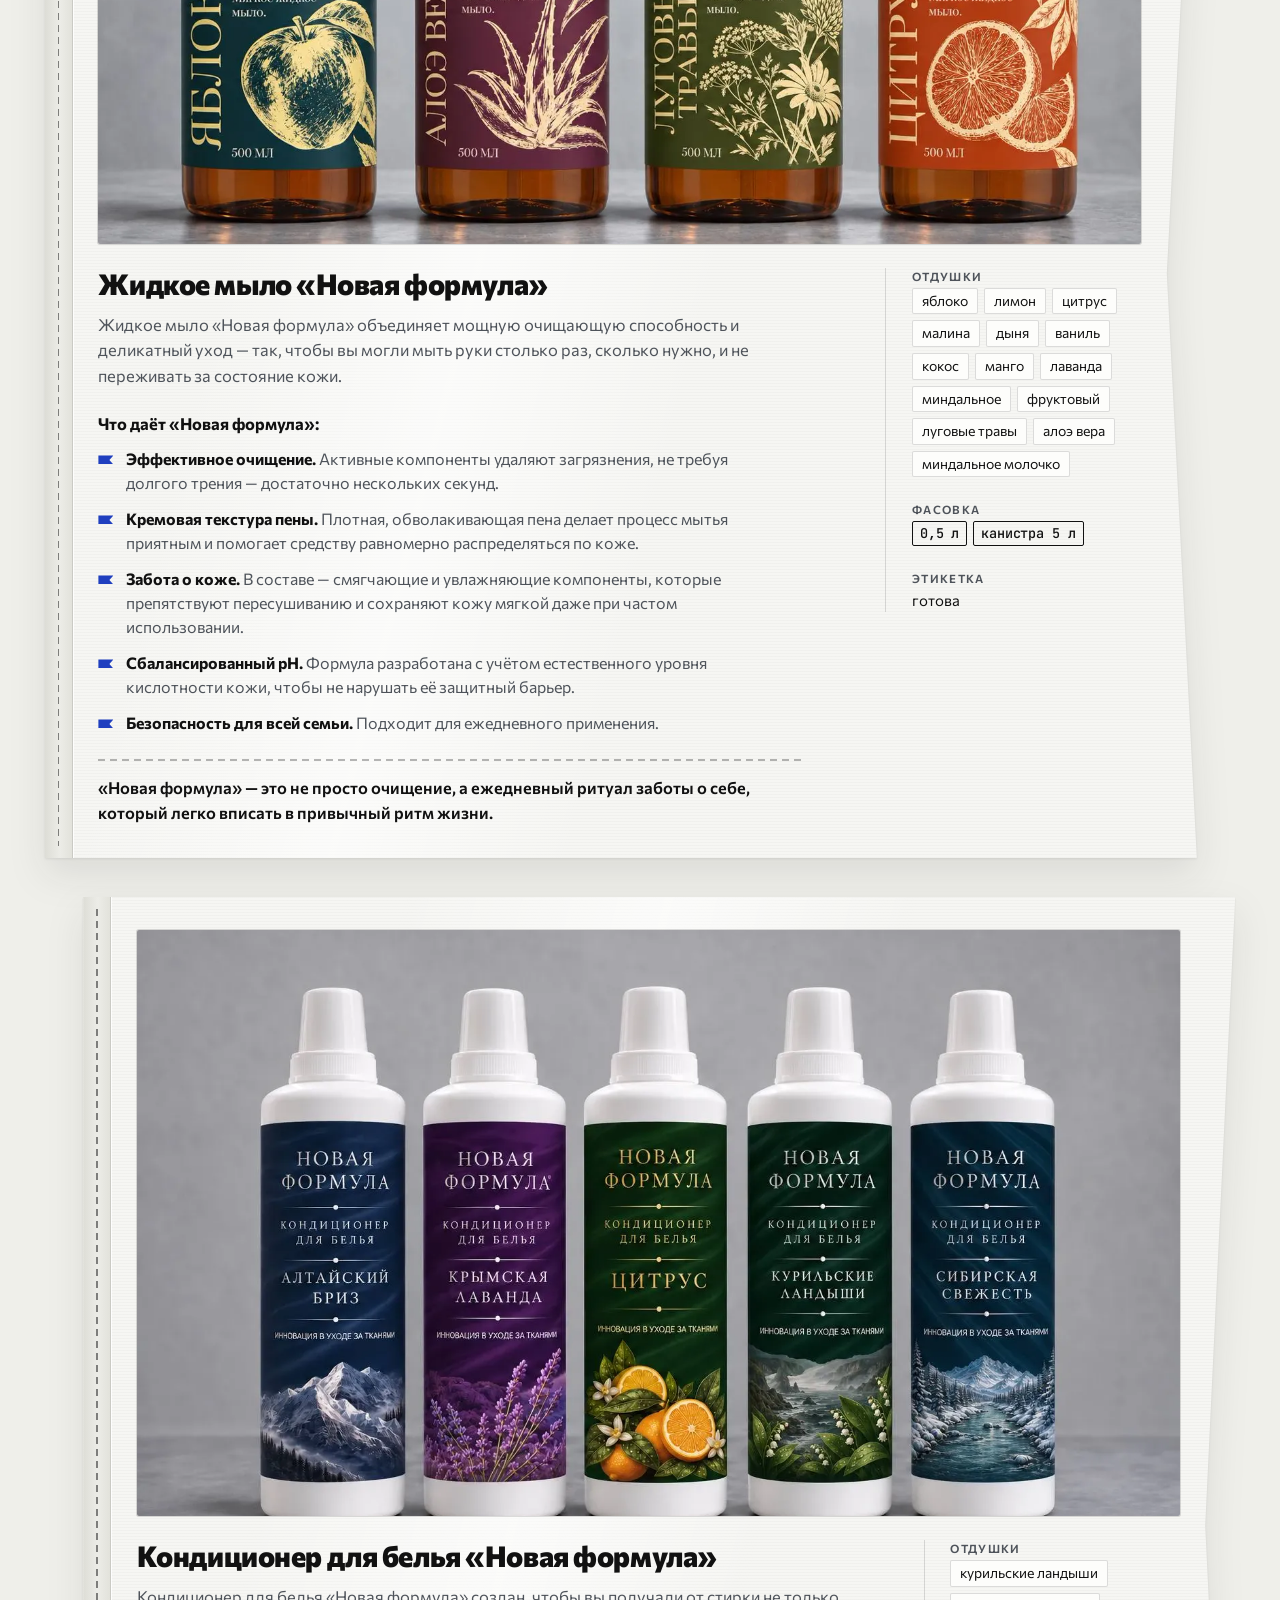
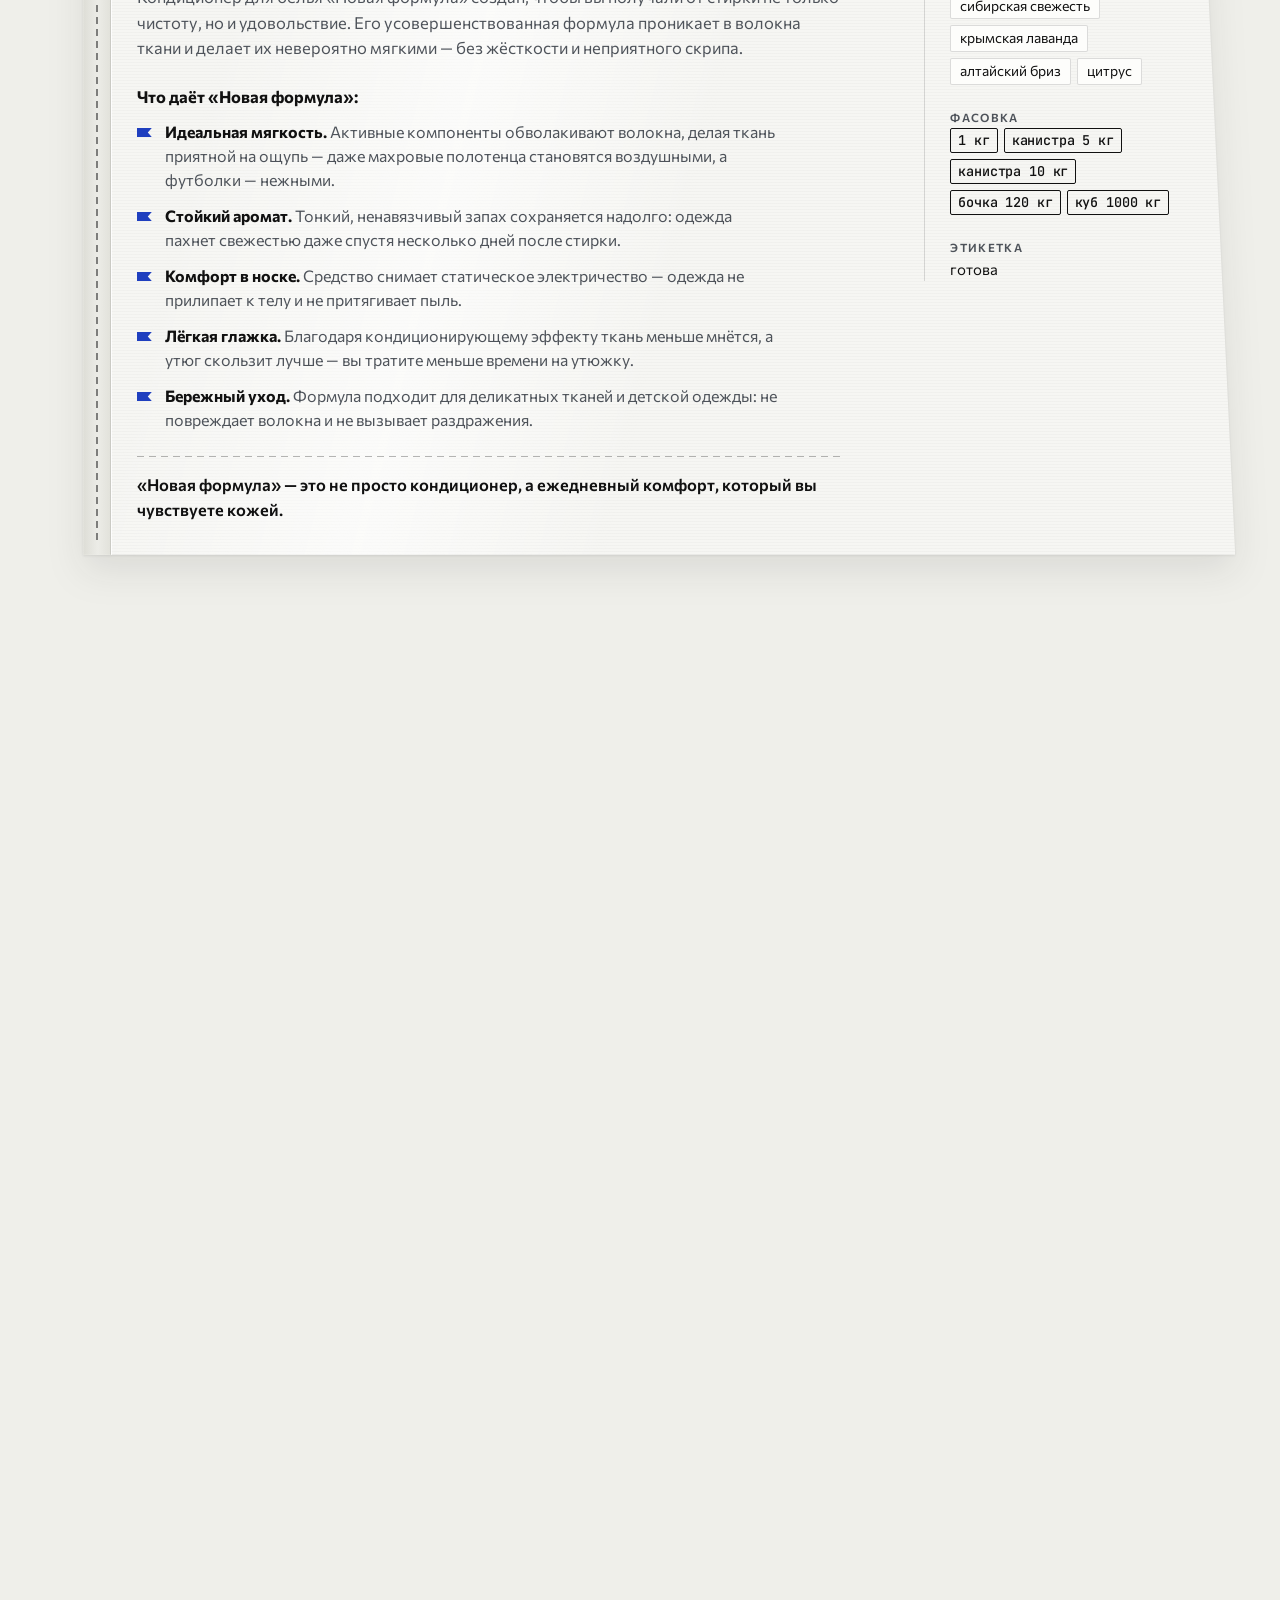
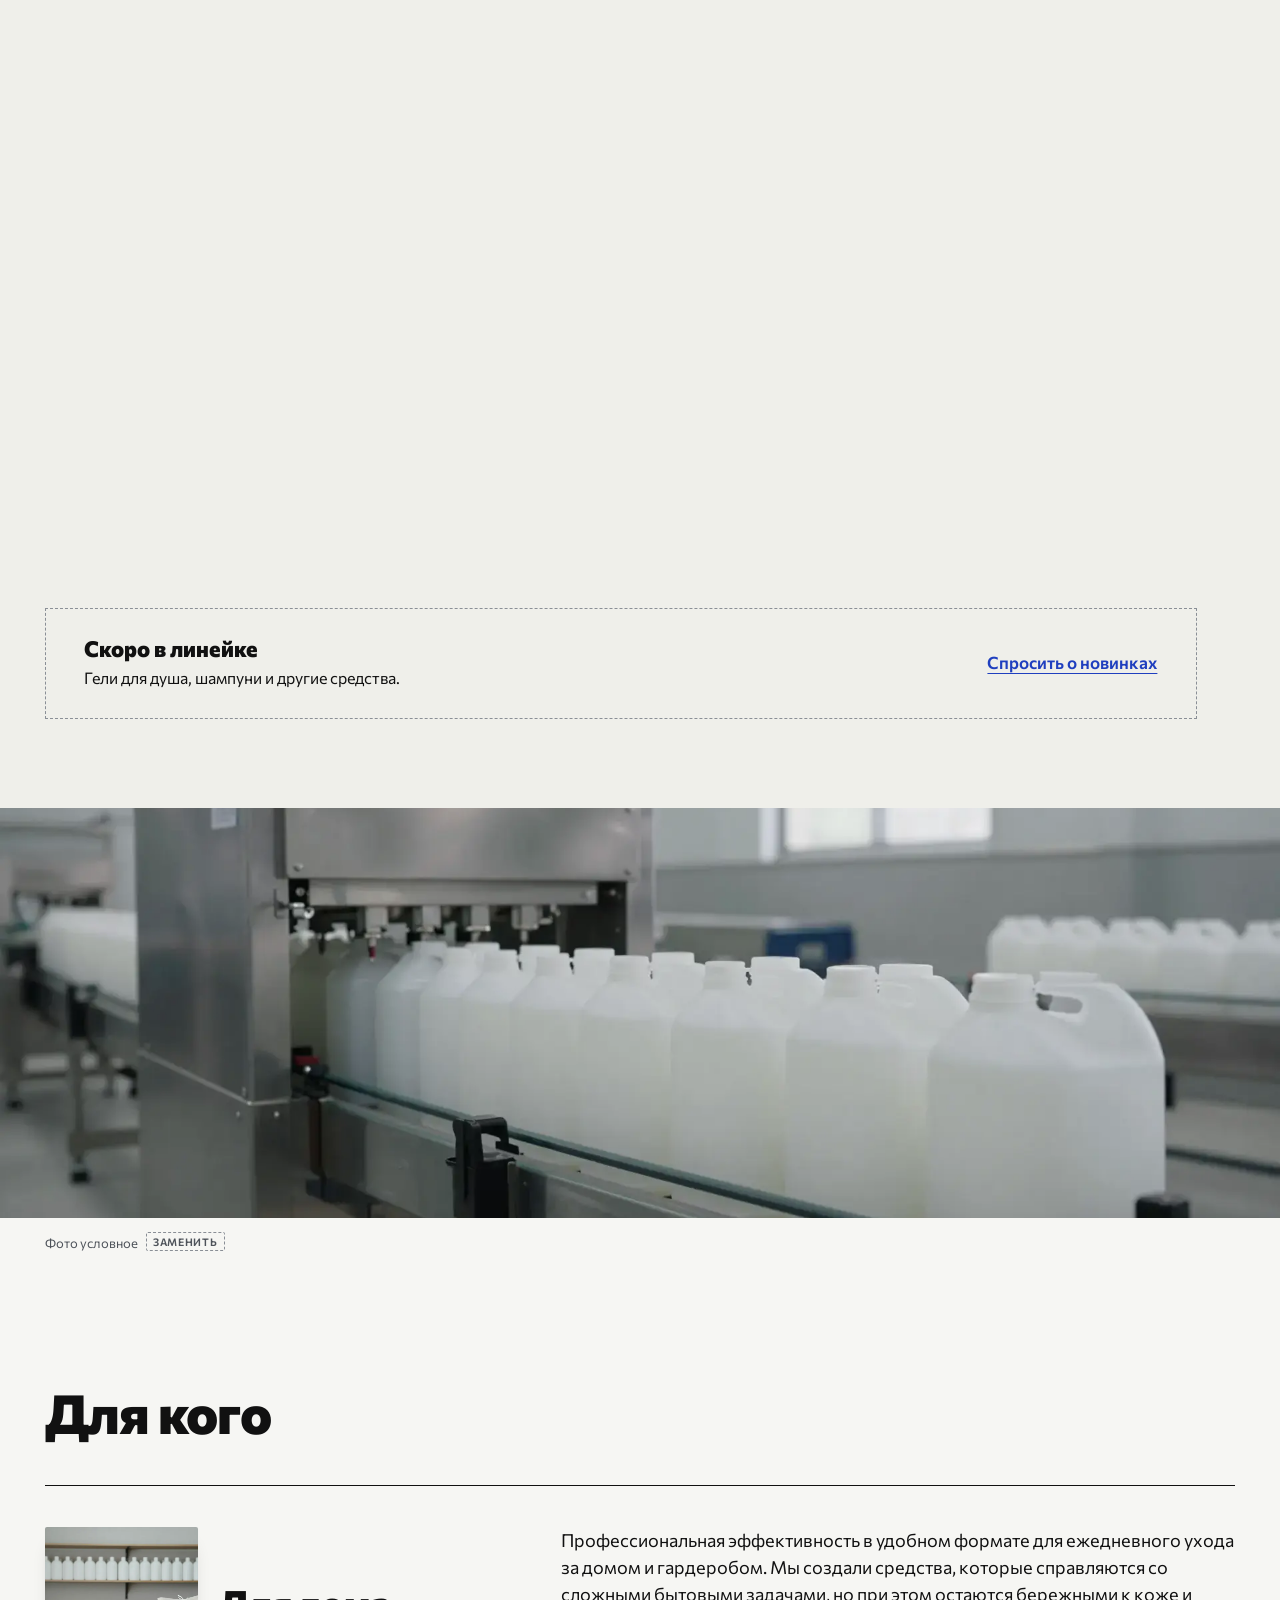
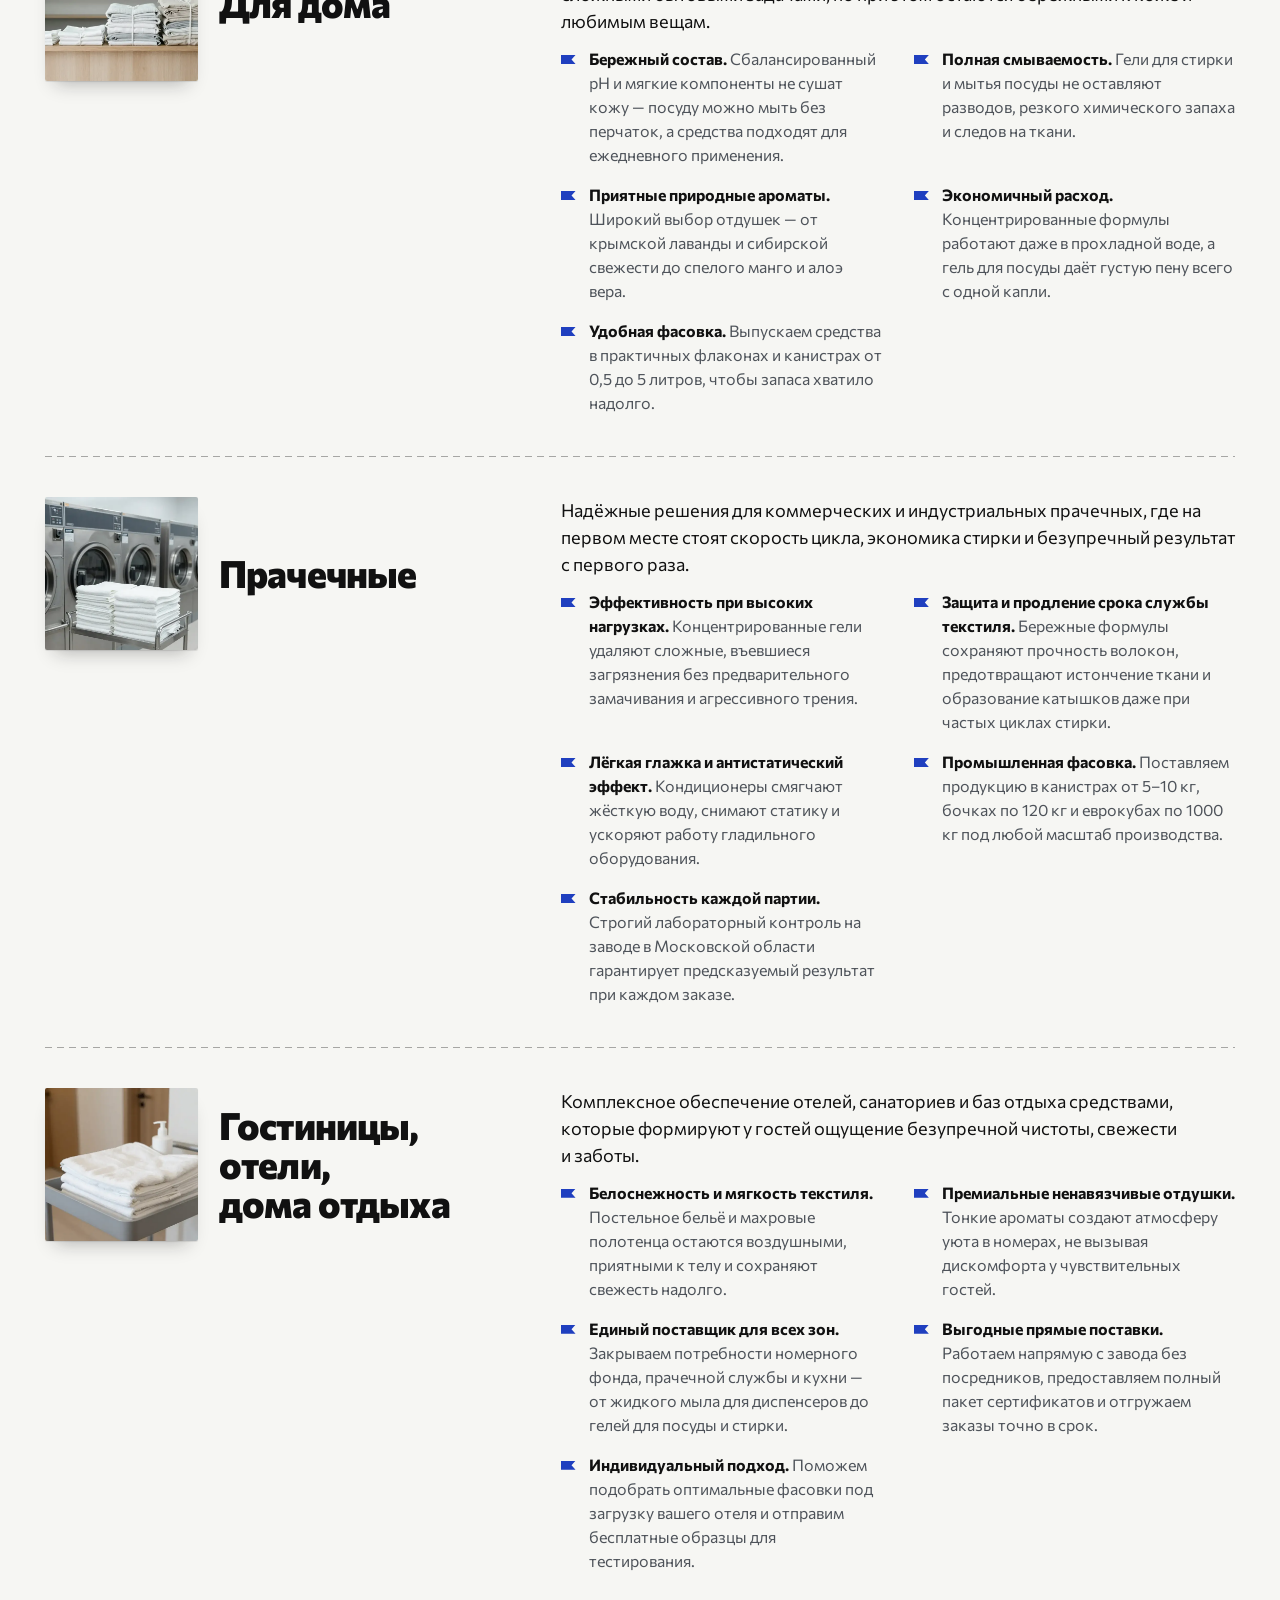
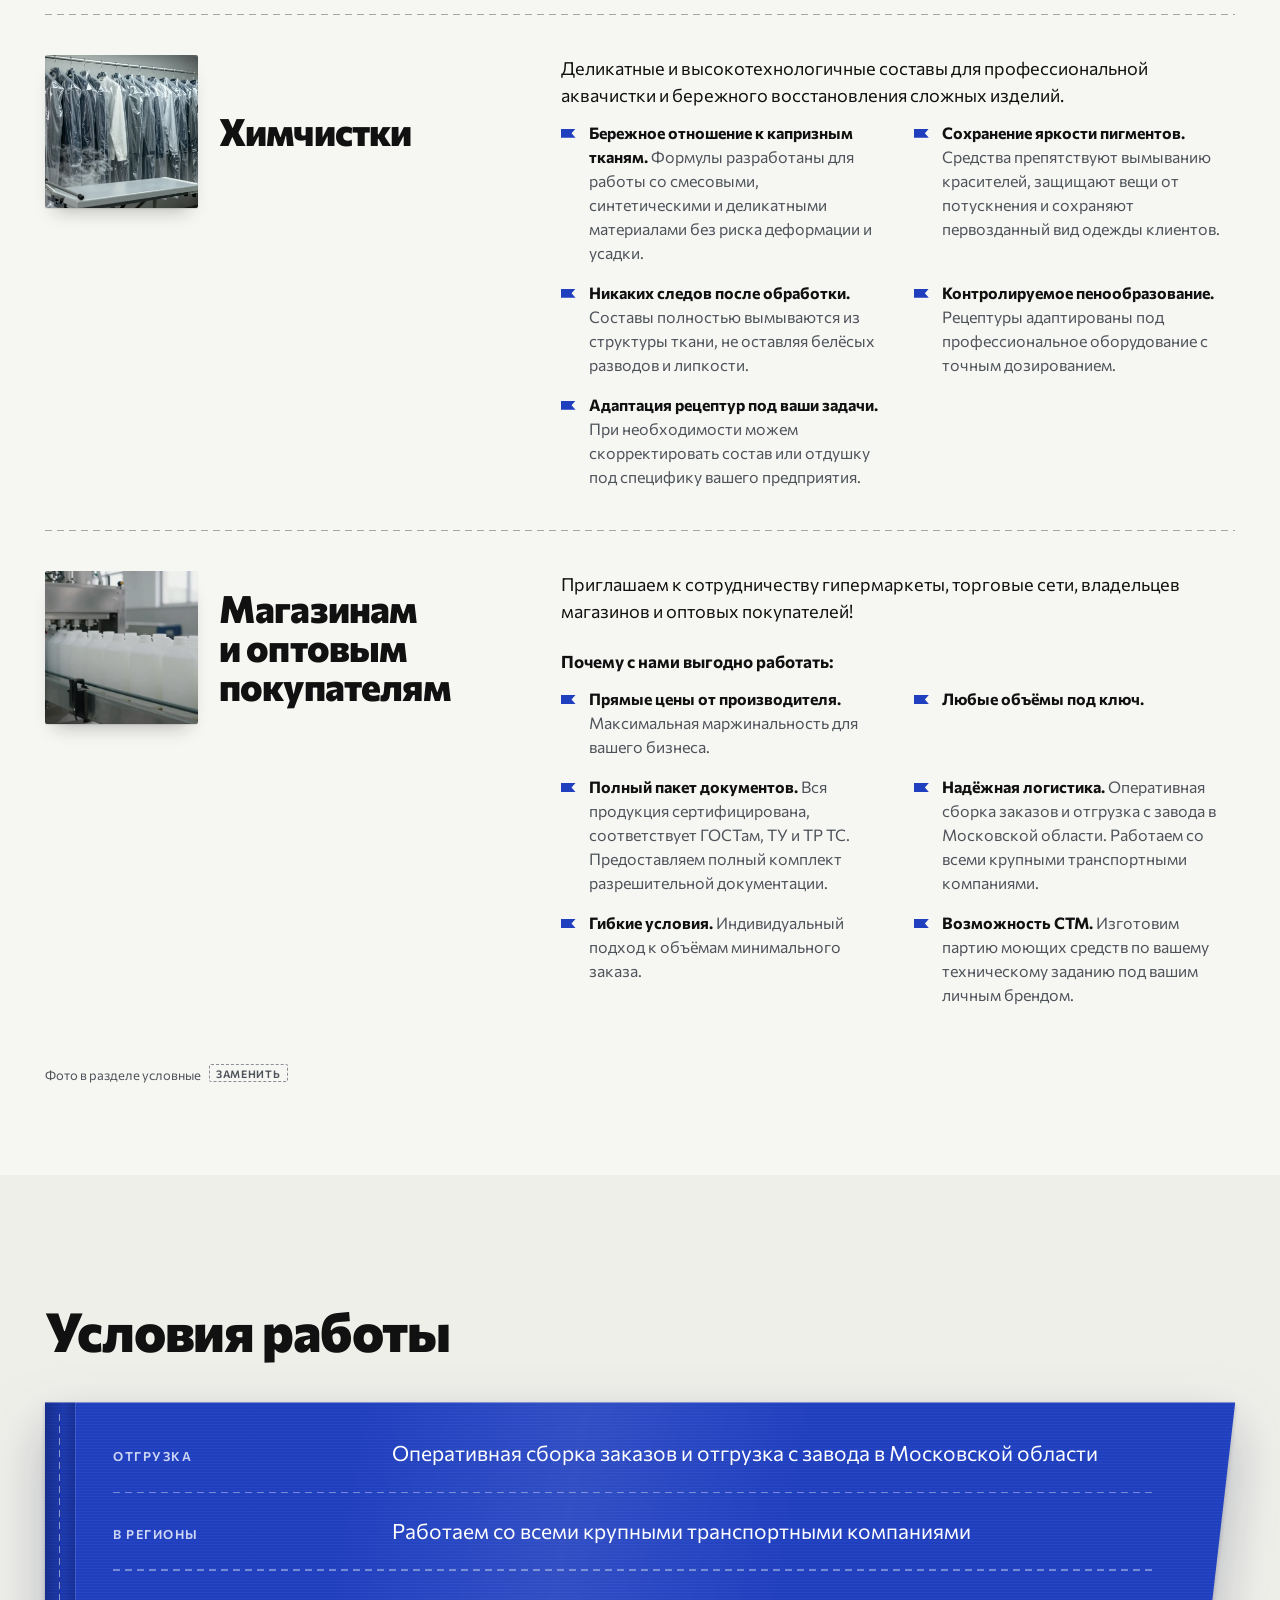
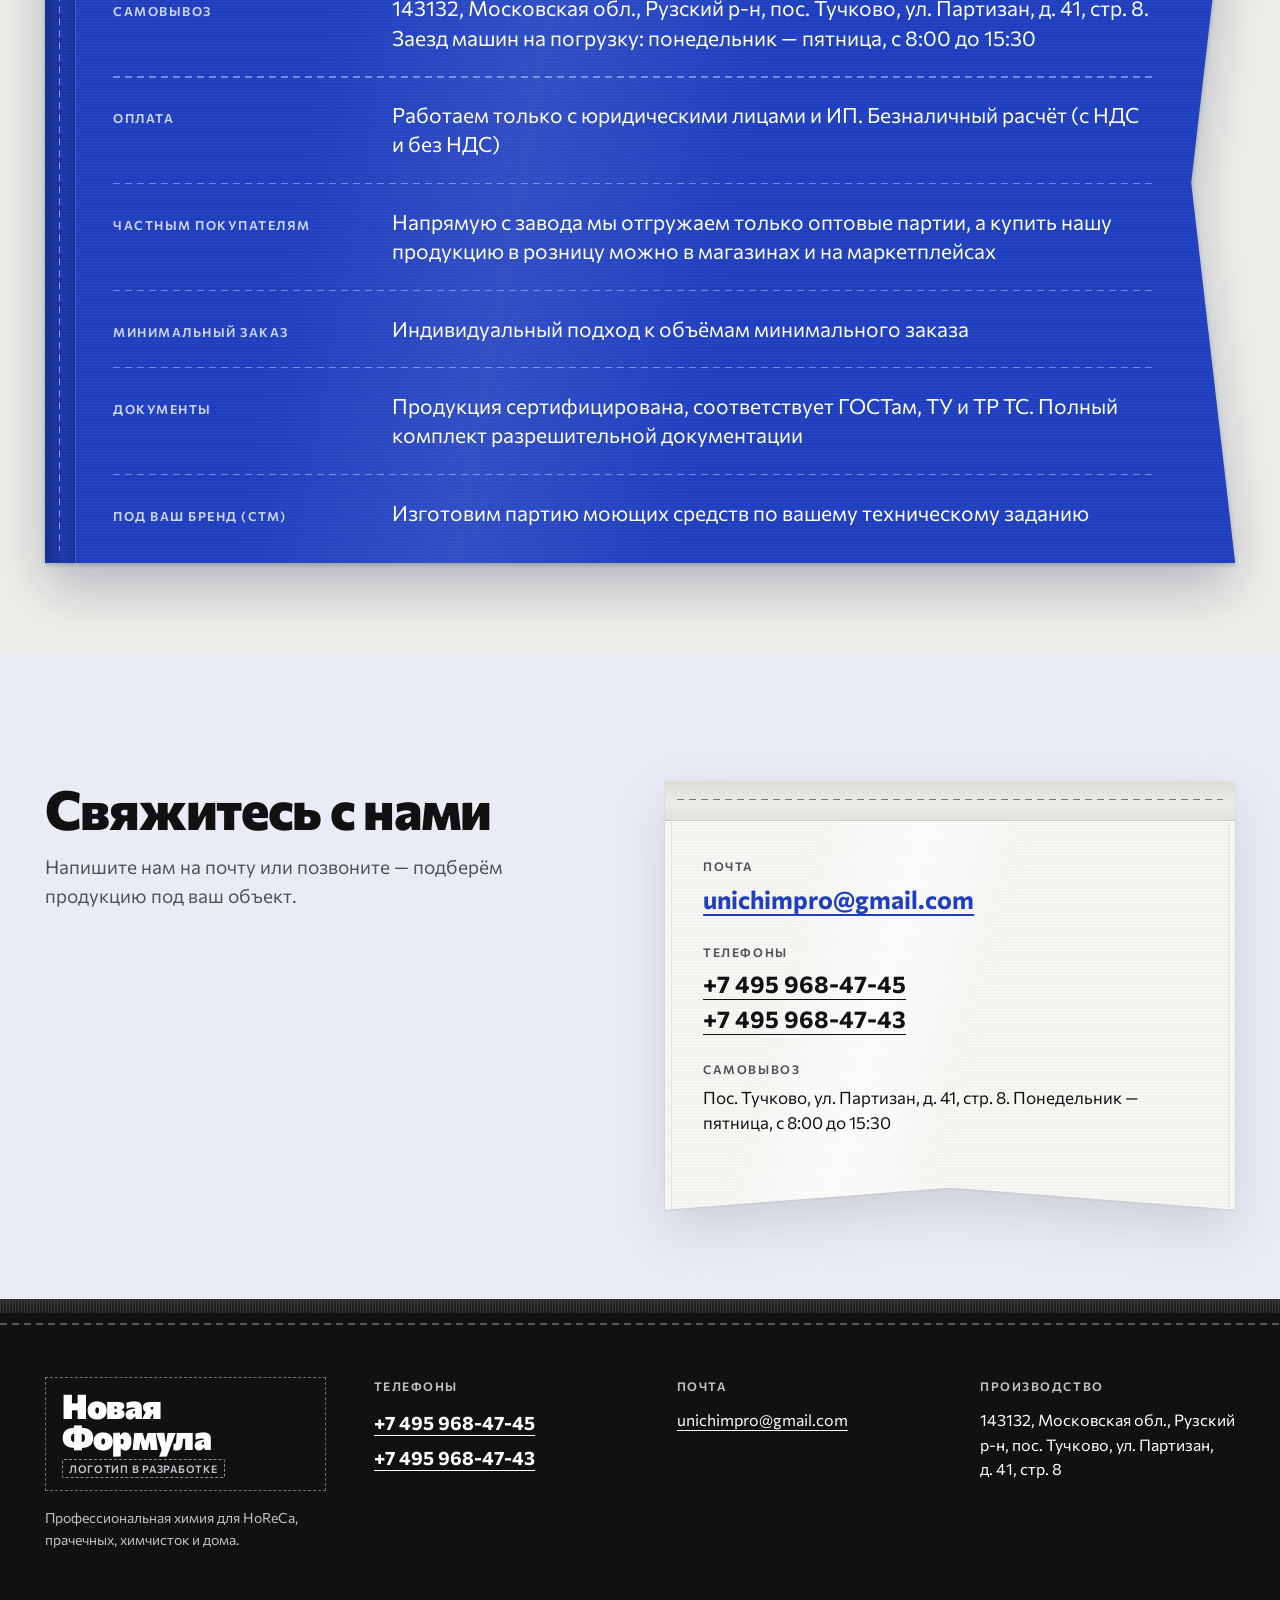
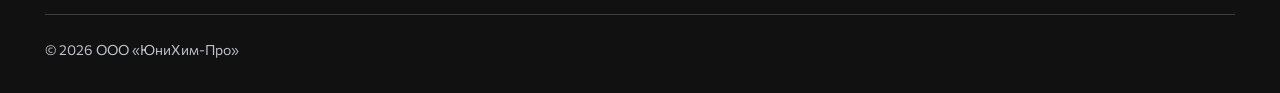
==== commit f9166f7c: "Правки заказчика 08.11: тексты «Для кого», условия, контакты вместо формы Co-Authored-By: Claude Opu" ====
--- a/docs/index.html
+++ b/docs/index.html
@@ -827,6 +827,11 @@
 .faq-item[open] .faq-mark::after { transform: rotate(90deg) scaleX(0); }
 .faq-item p { padding: 0 calc(clamp(20px, 2.6vw, 36px) + 46px) 24px clamp(20px, 2.6vw, 36px); font-size: 17px; line-height: 1.55; color: var(--ink-2); max-width: 46em; }
 
+.contact-card { display: grid; gap: var(--s-5); padding: clamp(22px, 3vw, 36px) clamp(22px, 3vw, 44px) clamp(10px, 1.5vw, 18px); }
+.contact-card dt { font-size: 12px; font-weight: 600; letter-spacing: .13em; text-transform: uppercase; color: var(--ink-2); }
+.contact-card dd { margin-top: 6px; font-size: 17px; line-height: 1.5; }
+.contact-card .phone { font-size: clamp(20px, 1rem + .6vw, 26px); line-height: 1.45; }
+.contact-card__mail { font-size: clamp(20px, 1rem + .7vw, 28px); font-weight: 700; color: var(--cobalt); text-decoration: underline; text-decoration-thickness: 1.5px; text-underline-offset: .2em; overflow-wrap: anywhere; }
 .lform__set { margin-bottom: var(--s-3); padding: 10px 14px; border: 1px dashed var(--cobalt); font-size: 15px; line-height: 1.45; }
 .lform__set b { color: var(--cobalt); }
 
@@ -1213,7 +1218,7 @@
   </defs>
 </svg>
 
-<a class="skip" href="#request">Перейти к заявке</a>
+<a class="skip" href="#request">Перейти к контактам</a>
 
 <header class="site-header" id="top">
   <a class="site-header__brand" href="#top" aria-label="Новая Формула, на главную">
@@ -1227,14 +1232,13 @@
         <li style="--i:1"><a href="#products">Продукция</a></li>
         <li style="--i:2"><a href="#clients">Для кого</a></li>
         <li class="nav-extra" style="--i:3"><a href="#usloviya">Условия работы</a></li>
-        <li class="nav-extra" style="--i:4"><a href="#faq">Вопросы и ответы</a></li>
-        <li style="--i:5"><a href="#contacts">Контакты</a></li>
+        <li style="--i:4"><a href="#contacts">Контакты</a></li>
       </ul>
       <div class="site-nav__foot">
         <span class="site-nav__label">Отдел продаж</span>
         <a class="site-nav__phone" href="tel:+74959684745">+7 495 968-47-45</a>
-        <a class="site-nav__phone" href="tel:+79852007060">+7 985 200-70-60</a>
-        <a class="btn site-nav__cta" href="#request">Оставить заявку</a>
+        <a class="site-nav__phone" href="tel:+74959684743">+7 495 968-47-43</a>
+        <a class="btn site-nav__cta" href="#request">Связаться с нами</a>
       </div>
     </div>
   </nav>
@@ -1434,48 +1438,56 @@
       <h2 id="clients-title">Для кого</h2>
     </div>
     <ul class="segments">
-      <li class="segment">
+      <li class="segment segment--wide">
         <header class="segment__head"><img class="segment__photo" src="img/lab-service.webp" alt="" width="900" height="600"><h3>Для дома</h3></header>
-        <ul class="sym-row" aria-label="Режим для дома">
-          <li><svg class="sym" role="img" aria-label="Ручная стирка"><use href="#s-hand"/></svg></li>
-          <li><svg class="sym" role="img" aria-label="Стирка при 30 °C"><use href="#s-t30"/></svg></li>
-          <li><svg class="sym" role="img" aria-label="Стирка при 40 °C"><use href="#s-t40"/></svg></li>
-        </ul>
         <div>
-          <p class="segment__text">Для использования в быту, частного использования.</p>
+          <p class="segment__text">Профессиональная эффективность в удобном формате для ежедневного ухода за домом и гардеробом. Мы создали средства, которые справляются со сложными бытовыми задачами, но при этом остаются бережными к коже и любимым вещам.</p>
+          <ul class="tag-list">
+            <li><b>Бережный состав.</b> Сбалансированный pH и мягкие компоненты не сушат кожу — посуду можно мыть без перчаток, а средства подходят для ежедневного применения.</li>
+            <li><b>Полная смываемость.</b> Гели для стирки и мытья посуды не оставляют разводов, резкого химического запаха и следов на ткани.</li>
+            <li><b>Приятные природные ароматы.</b> Широкий выбор отдушек — от крымской лаванды и сибирской свежести до спелого манго и алоэ вера.</li>
+            <li><b>Экономичный расход.</b> Концентрированные формулы работают даже в прохладной воде, а гель для посуды даёт густую пену всего с одной капли.</li>
+            <li><b>Удобная фасовка.</b> Выпускаем средства в практичных флаконах и канистрах от 0,5 до 5 литров, чтобы запаса хватило надолго.</li>
+          </ul>
         </div>
       </li>
-      <li class="segment">
+      <li class="segment segment--wide">
         <header class="segment__head"><img class="segment__photo" src="img/lab-laundry.webp" alt="" width="900" height="600"><h3>Прачечные</h3></header>
-        <ul class="sym-row" aria-label="Режим прачечной">
-          <li><svg class="sym" role="img" aria-label="Стирка при 60 °C"><use href="#s-t60"/></svg></li>
-          <li><svg class="sym" role="img" aria-label="Стирка при 40 °C"><use href="#s-t40"/></svg></li>
-          <li><svg class="sym" role="img" aria-label="Барабанная сушка, бережный режим"><use href="#s-tumble"/></svg></li>
-        </ul>
         <div>
-          <p class="segment__text"><span class="todo">текст скоро</span></p>
+          <p class="segment__text">Надёжные решения для коммерческих и индустриальных прачечных, где на первом месте стоят скорость цикла, экономика стирки и безупречный результат с первого раза.</p>
+          <ul class="tag-list">
+            <li><b>Эффективность при высоких нагрузках.</b> Концентрированные гели удаляют сложные, въевшиеся загрязнения без предварительного замачивания и агрессивного трения.</li>
+            <li><b>Защита и продление срока службы текстиля.</b> Бережные формулы сохраняют прочность волокон, предотвращают истончение ткани и образование катышков даже при частых циклах стирки.</li>
+            <li><b>Лёгкая глажка и антистатический эффект.</b> Кондиционеры смягчают жёсткую воду, снимают статику и ускоряют работу гладильного оборудования.</li>
+            <li><b>Промышленная фасовка.</b> Поставляем продукцию в канистрах от 5–10 кг, бочках по 120 кг и еврокубах по 1000 кг под любой масштаб производства.</li>
+            <li><b>Стабильность каждой партии.</b> Строгий лабораторный контроль на заводе в Московской области гарантирует предсказуемый результат при каждом заказе.</li>
+          </ul>
         </div>
       </li>
-      <li class="segment">
-        <header class="segment__head"><img class="segment__photo" src="img/lab-hotel.webp" alt="" width="900" height="600"><h3>Гостиницы</h3></header>
-        <ul class="sym-row" aria-label="Режим гостиницы">
-          <li><svg class="sym" role="img" aria-label="Ручная стирка"><use href="#s-hand"/></svg></li>
-          <li><svg class="sym" role="img" aria-label="Стирка при 30 °C"><use href="#s-t30"/></svg></li>
-          <li><svg class="sym" role="img" aria-label="Стирка при 40 °C"><use href="#s-t40"/></svg></li>
-        </ul>
+      <li class="segment segment--wide">
+        <header class="segment__head"><img class="segment__photo" src="img/lab-hotel.webp" alt="" width="900" height="600"><h3>Гостиницы, отели, дома отдыха</h3></header>
         <div>
-          <p class="segment__text"><span class="todo">текст скоро</span></p>
+          <p class="segment__text">Комплексное обеспечение отелей, санаториев и баз отдыха средствами, которые формируют у гостей ощущение безупречной чистоты, свежести и заботы.</p>
+          <ul class="tag-list">
+            <li><b>Белоснежность и мягкость текстиля.</b> Постельное бельё и махровые полотенца остаются воздушными, приятными к телу и сохраняют свежесть надолго.</li>
+            <li><b>Премиальные ненавязчивые отдушки.</b> Тонкие ароматы создают атмосферу уюта в номерах, не вызывая дискомфорта у чувствительных гостей.</li>
+            <li><b>Единый поставщик для всех зон.</b> Закрываем потребности номерного фонда, прачечной службы и кухни — от жидкого мыла для диспенсеров до гелей для посуды и стирки.</li>
+            <li><b>Выгодные прямые поставки.</b> Работаем напрямую с завода без посредников, предоставляем полный пакет сертификатов и отгружаем заказы точно в срок.</li>
+            <li><b>Индивидуальный подход.</b> Поможем подобрать оптимальные фасовки под загрузку вашего отеля и отправим бесплатные образцы для тестирования.</li>
+          </ul>
         </div>
       </li>
-      <li class="segment">
+      <li class="segment segment--wide">
         <header class="segment__head"><img class="segment__photo" src="img/lab-drycleaning.webp" alt="" width="900" height="600"><h3>Химчистки</h3></header>
-        <ul class="sym-row" aria-label="Режим химчистки">
-          <li><svg class="sym" role="img" aria-label="Химчистка, растворитель P"><use href="#s-p"/></svg></li>
-          <li><svg class="sym" role="img" aria-label="Профессиональная аквачистка"><use href="#s-w"/></svg></li>
-          <li><svg class="sym" role="img" aria-label="Глажка при низкой температуре"><use href="#s-iron1"/></svg></li>
-        </ul>
         <div>
-          <p class="segment__text"><span class="todo">текст скоро</span></p>
+          <p class="segment__text">Деликатные и высокотехнологичные составы для профессиональной аквачистки и бережного восстановления сложных изделий.</p>
+          <ul class="tag-list">
+            <li><b>Бережное отношение к капризным тканям.</b> Формулы разработаны для работы со смесовыми, синтетическими и деликатными материалами без риска деформации и усадки.</li>
+            <li><b>Сохранение яркости пигментов.</b> Средства препятствуют вымыванию красителей, защищают вещи от потускнения и сохраняют первозданный вид одежды клиентов.</li>
+            <li><b>Никаких следов после обработки.</b> Составы полностью вымываются из структуры ткани, не оставляя белёсых разводов и липкости.</li>
+            <li><b>Контролируемое пенообразование.</b> Рецептуры адаптированы под профессиональное оборудование с точным дозированием.</li>
+            <li><b>Адаптация рецептур под ваши задачи.</b> При необходимости можем скорректировать состав или отдушку под специфику вашего предприятия.</li>
+          </ul>
         </div>
       </li>
       <li class="segment segment--wide">
@@ -1507,9 +1519,9 @@
       <dl class="terms">
         <div class="term"><dt>Отгрузка</dt><dd>Оперативная сборка заказов и отгрузка с завода в Московской области</dd></div>
         <div class="term"><dt>В регионы</dt><dd>Работаем со всеми крупными транспортными компаниями</dd></div>
-        <div class="term"><dt>Самовывоз</dt><dd>Тучково, ул.&nbsp;Партизан, д.&nbsp;41, стр.&nbsp;8 <span class="todo">часы работы — уточнить</span></dd></div>
-        <div class="term"><dt>Оплата</dt><dd>Безналичный расчёт для юрлиц и ИП <span class="todo">НДС — уточнить</span></dd></div>
-        <div class="term"><dt>Частным покупателям</dt><dd>Нашу продукцию можно купить в магазинах. Напрямую с завода работаем с юрлицами и ИП</dd></div>
+        <div class="term"><dt>Самовывоз</dt><dd>143132, Московская обл., Рузский р-н, пос. Тучково, ул.&nbsp;Партизан, д.&nbsp;41, стр.&nbsp;8. Заезд машин на погрузку: понедельник — пятница, с&nbsp;8:00 до&nbsp;15:30</dd></div>
+        <div class="term"><dt>Оплата</dt><dd>Работаем только с юридическими лицами и ИП. Безналичный расчёт (с НДС и без НДС)</dd></div>
+        <div class="term"><dt>Частным покупателям</dt><dd>Напрямую с завода мы отгружаем только оптовые партии, а купить нашу продукцию в розницу можно в магазинах и на маркетплейсах</dd></div>
         <div class="term"><dt>Минимальный заказ</dt><dd>Индивидуальный подход к объёмам минимального заказа</dd></div>
         <div class="term"><dt>Документы</dt><dd>Продукция сертифицирована, соответствует ГОСТам, ТУ и ТР ТС. Полный комплект разрешительной документации</dd></div>
         <div class="term"><dt>Под ваш бренд (СТМ)</dt><dd>Изготовим партию моющих средств по вашему техническому заданию</dd></div>
@@ -1518,99 +1530,21 @@
   </div>
 </section>
 
-<section class="section" id="faq" aria-labelledby="faq-title">
-  <div class="wrap faq">
-    <h2 id="faq-title">Вопросы и ответы</h2>
-    <div class="faq-label">
-      <div class="faq-label__inner satin selvage">
-        <div class="fold" aria-hidden="true"></div>
-        <details class="faq-item" open>
-          <summary>Какой минимальный заказ?<span class="faq-mark" aria-hidden="true"></span></summary>
-          <p>Индивидуальный подход к объёмам минимального заказа. Отгружаем заказы любого объёма.</p>
-        </details>
-        <details class="faq-item">
-          <summary>Можно сначала получить образцы?<span class="faq-mark" aria-hidden="true"></span></summary>
-          <p>Да, пришлём образцы, чтобы вы проверили средства на своём объекте. <span class="todo">условия — уточнить</span></p>
-        </details>
-        <details class="faq-item">
-          <summary>Как вы отгружаете заказы?<span class="faq-mark" aria-hidden="true"></span></summary>
-          <p>Оперативно собираем заказы и отгружаем с завода в Московской области. В регионы отправляем через крупные транспортные компании. <span class="todo">сроки — уточнить</span></p>
-        </details>
-        <details class="faq-item">
-          <summary>Какие документы есть на продукцию?<span class="faq-mark" aria-hidden="true"></span></summary>
-          <p>Вся продукция сертифицирована, соответствует ГОСТам, ТУ и ТР ТС. Предоставляем полный комплект разрешительной документации.</p>
-        </details>
-        <details class="faq-item">
-          <summary>Можно выбрать отдушку и фасовку?<span class="faq-mark" aria-hidden="true"></span></summary>
-          <p>Да. У каждого средства несколько отдушек и вариантов фасовки — от 0,5&nbsp;л до кубов по 1000&nbsp;кг. Подберём под ваш объект.</p>
-        </details>
-        <details class="faq-item">
-          <summary>Как оплатить?<span class="faq-mark" aria-hidden="true"></span></summary>
-          <p>Безналичный расчёт для юрлиц и ИП. <span class="todo">НДС и отсрочка — уточнить</span></p>
-        </details>
-        <details class="faq-item">
-          <summary>Можно купить как частное лицо?<span class="faq-mark" aria-hidden="true"></span></summary>
-          <p>Частные покупатели могут купить нашу продукцию в магазинах. Напрямую с завода мы работаем с юрлицами и ИП.</p>
-        </details>
-        <details class="faq-item">
-          <summary>Можно выпустить продукцию под нашим брендом?<span class="faq-mark" aria-hidden="true"></span></summary>
-          <p>Да, СТМ: разработаем рецептуру и изготовим партию моющих средств по вашему техническому заданию под вашим брендом.</p>
-        </details>
-        <details class="faq-item">
-          <summary>Работаете с дилерами в регионах?<span class="faq-mark" aria-hidden="true"></span></summary>
-          <p>Да, ищем дилеров и дистрибьюторов в регионах России и СНГ. Предлагаем эксклюзивные права на закреплённой территории.</p>
-        </details>
-      </div>
-    </div>
-  </div>
-</section>
-
 <section class="section section--tint" id="request" aria-labelledby="request-title">
   <div class="wrap request">
     <div class="request__text">
-      <h2 id="request-title">Получите прайс-лист</h2>
-      <p>Оставьте телефон — перезвоним в течение рабочего дня и подберём продукцию под ваш объект.</p>
-      <div class="request__phones">
-        <a class="phone" href="tel:+74959684745">+7 495 968-47-45</a>
-        <a class="phone" href="tel:+79852007060">+7 985 200-70-60</a>
-      </div>
+      <h2 id="request-title">Свяжитесь с нами</h2>
+      <p>Напишите нам на почту или позвоните — подберём продукцию под ваш объект.</p>
     </div>
 
     <div class="form-label">
       <div class="form-label__inner satin selvage">
         <div class="fold" aria-hidden="true"></div>
-        <form class="lform" id="lform" action="#" method="post" novalidate>
-          <div class="field">
-            <label for="f-name">Имя</label>
-            <input id="f-name" name="name" type="text" autocomplete="name" required aria-describedby="e-name" placeholder="Как к вам обращаться">
-            <p class="field__error" id="e-name"></p>
-          </div>
-          <div class="field">
-            <label for="f-phone">Телефон</label>
-            <input id="f-phone" name="phone" type="tel" inputmode="tel" autocomplete="tel" required aria-describedby="e-phone" placeholder="Номер для звонка">
-            <p class="field__error" id="e-phone"></p>
-          </div>
-          <div class="field">
-            <label for="f-company">Компания <i>— необязательно</i></label>
-            <input id="f-company" name="company" type="text" autocomplete="organization" placeholder="Магазин, прачечная, гостиница…">
-          </div>
-          <fieldset>
-            <legend>Что интересует</legend>
-            <div class="choices">
-              <label class="choice"><input type="radio" name="interest" value="opt"><span class="choice__mark" aria-hidden="true"></span>Опт</label>
-              <label class="choice"><input type="radio" name="interest" value="brand"><span class="choice__mark" aria-hidden="true"></span>Под мой бренд</label>
-              <label class="choice"><input type="radio" name="interest" value="base"><span class="choice__mark" aria-hidden="true"></span>Основа для мыла</label>
-              <label class="choice"><input type="radio" name="interest" value="other"><span class="choice__mark" aria-hidden="true"></span>Другое</label>
-            </div>
-          </fieldset>
-          <div class="lform__submit">
-            <input type="hidden" name="set" id="f-set" value="">
-            <p class="lform__set" id="lform-set" hidden></p>
-            <button class="btn" type="submit">Отправить заявку</button>
-            <p class="lform__consent">Нажимая кнопку, вы соглашаетесь с <a href="#">политикой обработки персональных данных</a>.</p>
-          </div>
-          <p class="lform__status" id="lform-status" role="status" hidden></p>
-        </form>
+        <dl class="contact-card">
+          <div><dt>Почта</dt><dd><a class="contact-card__mail" href="mailto:unichimpro@gmail.com">unichimpro@gmail.com</a></dd></div>
+          <div><dt>Телефоны</dt><dd><a class="phone" href="tel:+74959684745">+7 495 968-47-45</a><br><a class="phone" href="tel:+74959684743">+7 495 968-47-43</a></dd></div>
+          <div><dt>Самовывоз</dt><dd>Пос. Тучково, ул.&nbsp;Партизан, д.&nbsp;41, стр.&nbsp;8. Понедельник — пятница, с&nbsp;8:00 до&nbsp;15:30</dd></div>
+        </dl>
       </div>
     </div>
   </div>
@@ -1626,18 +1560,18 @@
           <span class="logo-slot__name" aria-hidden="true">Новая Формула</span>
           <span class="todo" aria-hidden="true">логотип в разработке</span>
         </div>
-        <p>Профессиональная химия для HoReCa, прачечных, химчисток и дома. Своё производство в Тучково.</p>
+        <p>Профессиональная химия для HoReCa, прачечных, химчисток и дома.</p>
       </div>
       <div>
         <h2>Телефоны</h2>
         <ul>
           <li><a class="phone" href="tel:+74959684745">+7 495 968-47-45</a></li>
-          <li><a class="phone" href="tel:+79852007060">+7 985 200-70-60</a></li>
+          <li><a class="phone" href="tel:+74959684743">+7 495 968-47-43</a></li>
         </ul>
       </div>
       <div>
         <h2>Почта</h2>
-        <p>Адрес почты <span class="todo">уточнить</span></p>
+        <p><a href="mailto:unichimpro@gmail.com">unichimpro@gmail.com</a></p>
       </div>
       <div>
         <h2>Производство</h2>
@@ -1646,7 +1580,6 @@
     </div>
     <div class="footer-bottom">
       <span>© <span class="num">2026</span> ООО «ЮниХим-Про»</span>
-      <a href="#">Политика конфиденциальности</a>
     </div>
   </div>
 </footer>
@@ -1679,66 +1612,6 @@
   document.addEventListener('keydown', function (e) {
     if (e.key === 'Escape' && menuBtn.getAttribute('aria-expanded') === 'true') { setMenu(false); menuBtn.focus(); }
   });
-
-  /* Request form */
-  var form = document.getElementById('lform');
-  var fName = document.getElementById('f-name');
-  var fPhone = document.getElementById('f-phone');
-  var formStatus = document.getElementById('lform-status');
-
-  function checkName() {
-    if (!fName.value.trim()) return 'Укажите имя — так мы будем знать, как к вам обращаться.';
-    return '';
-  }
-  function checkPhone() {
-    var v = fPhone.value.trim();
-    var digits = v.replace(/\D/g, '');
-    if (!v) return 'Укажите телефон — по нему перезвоним с прайсом.';
-    if (/[^\d\s()+\-]/.test(v)) return 'В телефоне могут быть только цифры, пробелы, скобки, «+» и «-».';
-    if (digits.length < 10) return 'В номере меньше 10 цифр. Проверьте телефон, например: +7 495 968-47-45.';
-    if (digits.length > 15) return 'В номере слишком много цифр. Проверьте телефон, например: +7 495 968-47-45.';
-    return '';
-  }
-  function show(input, msg) {
-    var err = document.getElementById(input.getAttribute('aria-describedby'));
-    err.textContent = msg;
-    if (msg) input.setAttribute('aria-invalid', 'true'); else input.removeAttribute('aria-invalid');
-    return !msg;
-  }
-  fName.addEventListener('input', function () { if (fName.hasAttribute('aria-invalid')) show(fName, checkName()); });
-  fPhone.addEventListener('input', function () { if (fPhone.hasAttribute('aria-invalid')) show(fPhone, checkPhone()); });
-  fName.addEventListener('blur', function () { if (fName.value) show(fName, checkName()); });
-  fPhone.addEventListener('blur', function () { if (fPhone.value) show(fPhone, checkPhone()); });
-
-  form.addEventListener('submit', function (e) {
-    e.preventDefault();
-    formStatus.hidden = true;
-    var okName = show(fName, checkName());
-    var okPhone = show(fPhone, checkPhone());
-    if (!okName) { fName.focus(); return; }
-    if (!okPhone) { fPhone.focus(); return; }
-    formStatus.innerHTML = '<b>Спасибо, заявка заполнена.</b> Перезвоним в течение рабочего дня. <span class="todo">отправка заявок: почта или Telegram — уточнить</span>';
-    formStatus.hidden = false;
-    form.reset();
-  });
-
-  /* Request topic line: filled by the picker and the dealer button, cleared on reset */
-  var fSet = document.getElementById('f-set');
-  var setLine = document.getElementById('lform-set');
-  function fillRequest(interest, lead, value) {
-    var radio = form.querySelector('input[name="interest"][value="' + interest + '"]');
-    if (radio) radio.checked = true;
-    fSet.value = value;
-    setLine.textContent = '';
-    var b = document.createElement('b');
-    b.textContent = lead;
-    setLine.appendChild(b);
-    setLine.appendChild(document.createTextNode(value));
-    setLine.hidden = false;
-  }
-  form.addEventListener('reset', function () { setLine.hidden = true; setLine.textContent = ''; fSet.value = ''; });
-  var dealerCta = document.getElementById('dealer-cta');
-  if (dealerCta) dealerCta.addEventListener('click', function () { fillRequest('opt', 'Запрос: ', 'Дилерство'); });
 
   /* Hero headline: measure real lines once the font is in, rise each from a mask, then restore plain text */
   var intro = document.querySelector('.hero__intro');
@@ -1812,45 +1685,6 @@
     });
     document.documentElement.classList.add('js-reveal');
   }
-
-  /* Picker: label tabs, arrow keys, label swap, set carried into the request */
-  var tabs = Array.prototype.slice.call(document.querySelectorAll('.pick-tab'));
-  if (tabs.length) {
-    var pickLabel = document.querySelector('.pick-label');
-    var pickBody = document.querySelector('.pick-label__body');
-    var current = tabs.filter(function (t) { return t.getAttribute('aria-selected') === 'true'; })[0] || tabs[0];
-    var selectTab = function (tab, focus) {
-      if (focus) tab.focus();
-      if (tab === current) return;
-      tabs.forEach(function (t) {
-        var on = t === tab;
-        t.setAttribute('aria-selected', String(on));
-        t.tabIndex = on ? 0 : -1;
-        document.getElementById(t.getAttribute('aria-controls')).hidden = !on;
-      });
-      current = tab;
-      if (!reduce && pickLabel.animate) {
-        var ease = 'cubic-bezier(0.19, 1, 0.22, 1)';
-        pickLabel.animate([{ transform: 'translateY(-8px) rotate(-.7deg)' }, { transform: 'none' }], { duration: 280, easing: ease });
-        pickBody.animate([{ opacity: 0, transform: 'translateY(6px)' }, { opacity: 1, transform: 'none' }], { duration: 220, easing: ease });
-      }
-    };
-    tabs.forEach(function (t, i) {
-      t.addEventListener('click', function () { selectTab(t); });
-      t.addEventListener('keydown', function (e) {
-        var n = null, len = tabs.length;
-        if (e.key === 'ArrowDown' || e.key === 'ArrowRight') n = tabs[(i + 1) % len];
-        else if (e.key === 'ArrowUp' || e.key === 'ArrowLeft') n = tabs[(i - 1 + len) % len];
-        else if (e.key === 'Home') n = tabs[0];
-        else if (e.key === 'End') n = tabs[len - 1];
-        if (n) { e.preventDefault(); selectTab(n, true); }
-      });
-    });
-
-    document.getElementById('pick-cta').addEventListener('click', function () {
-      fillRequest('opt', 'Набор: ', document.getElementById(current.getAttribute('aria-controls')).dataset.set);
-    });
-  }
 })();
 </script>
 </body>
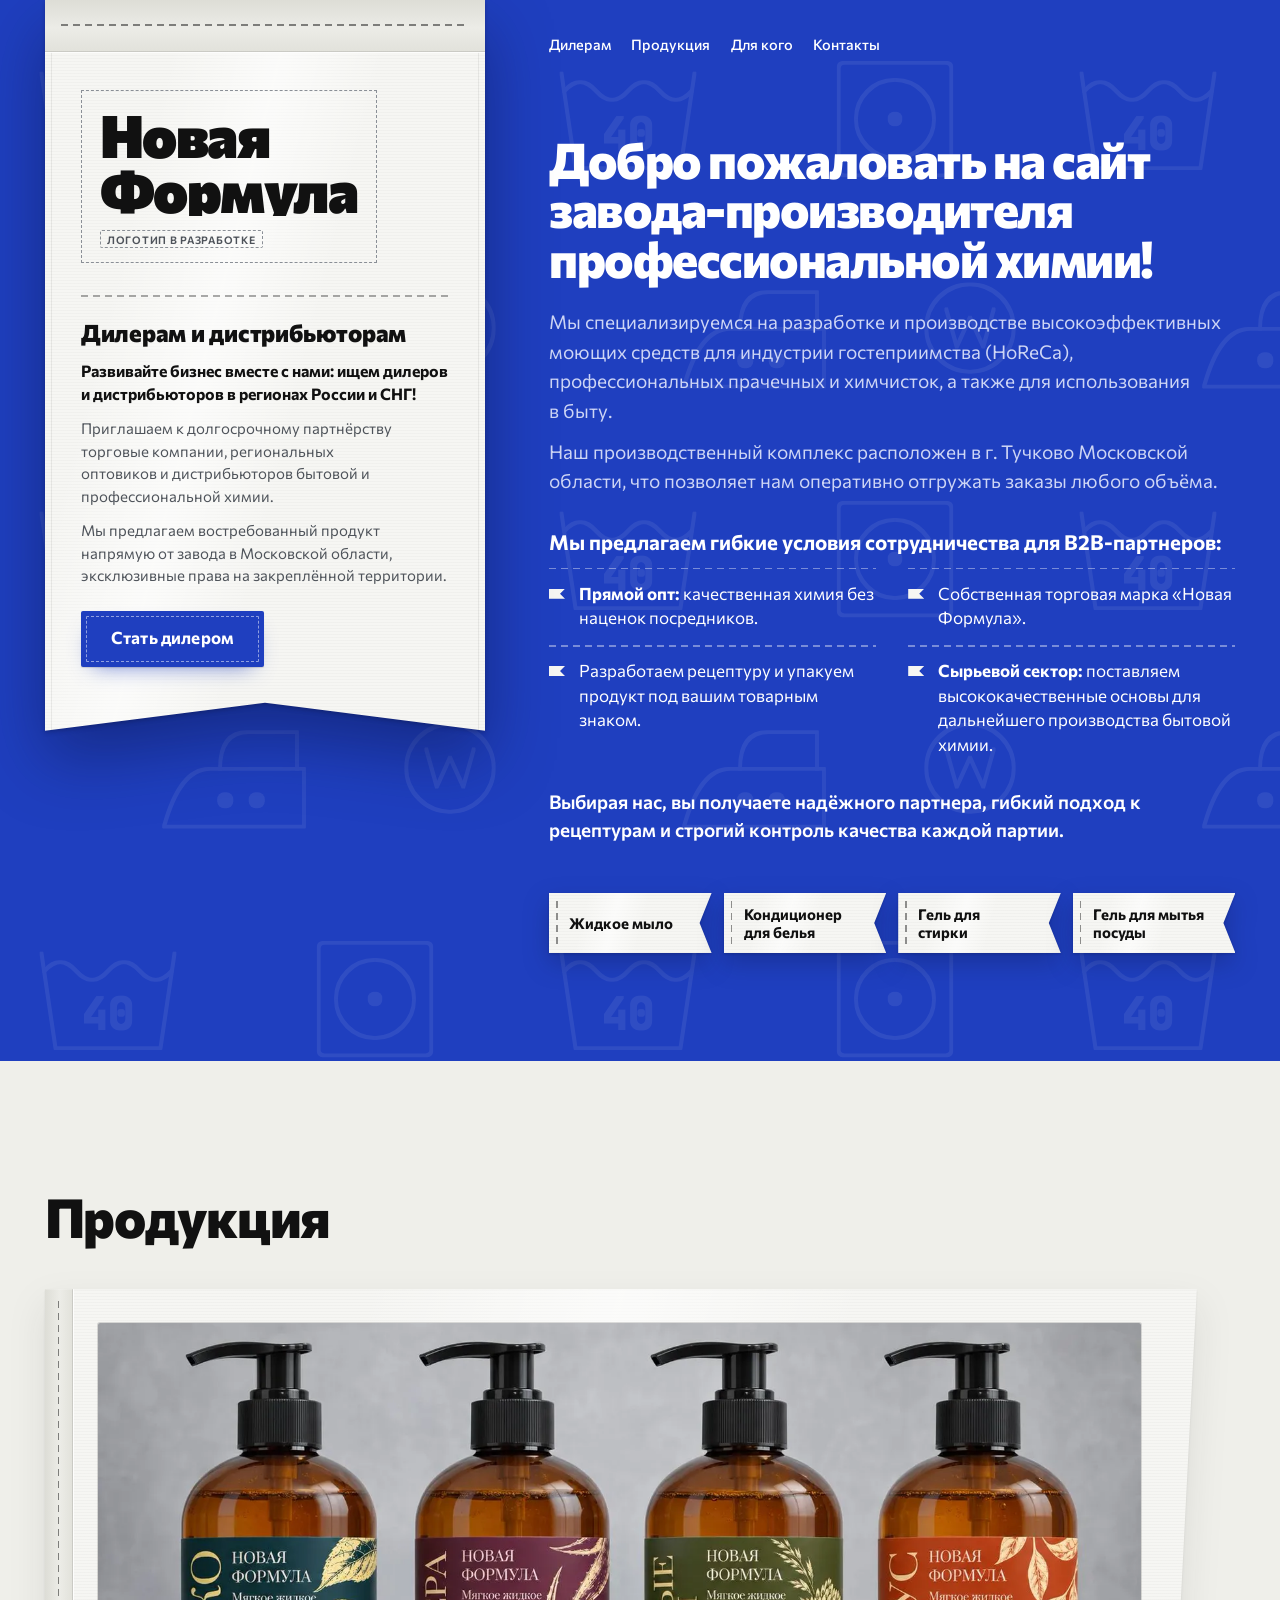
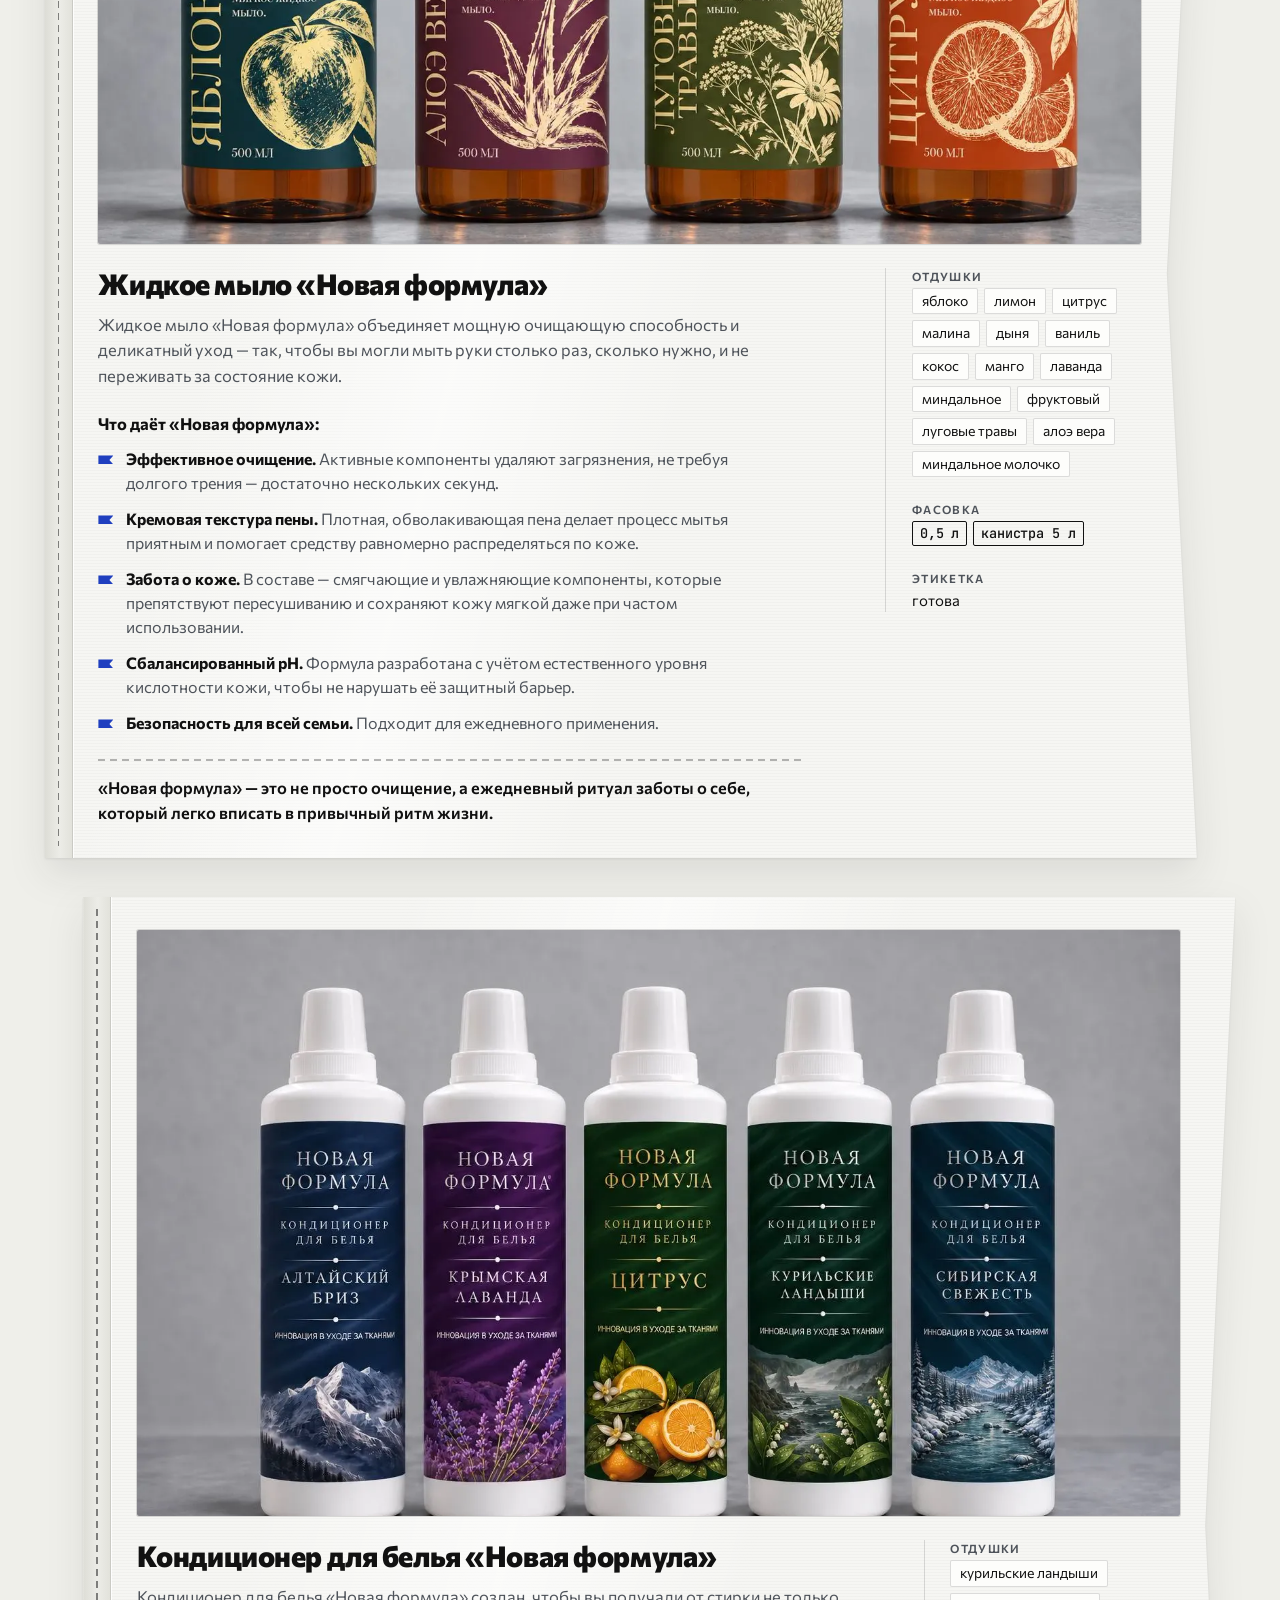
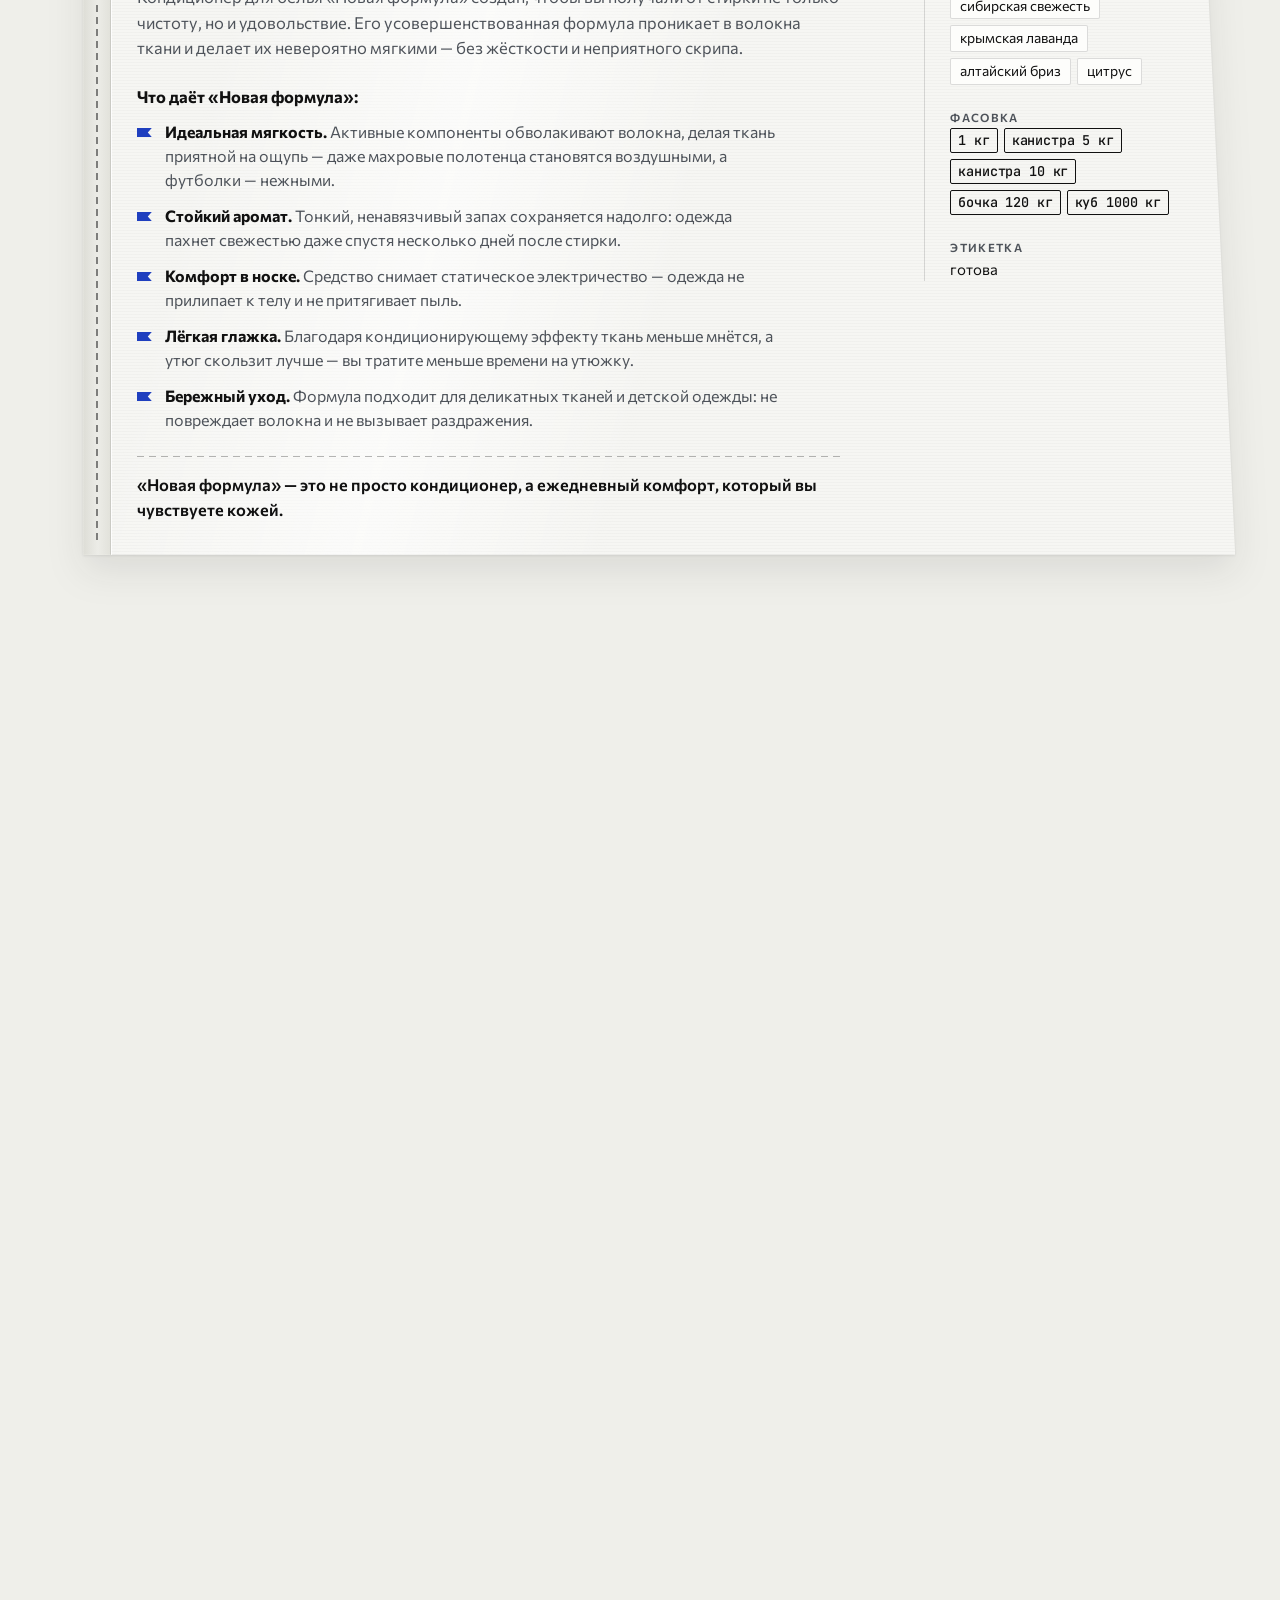
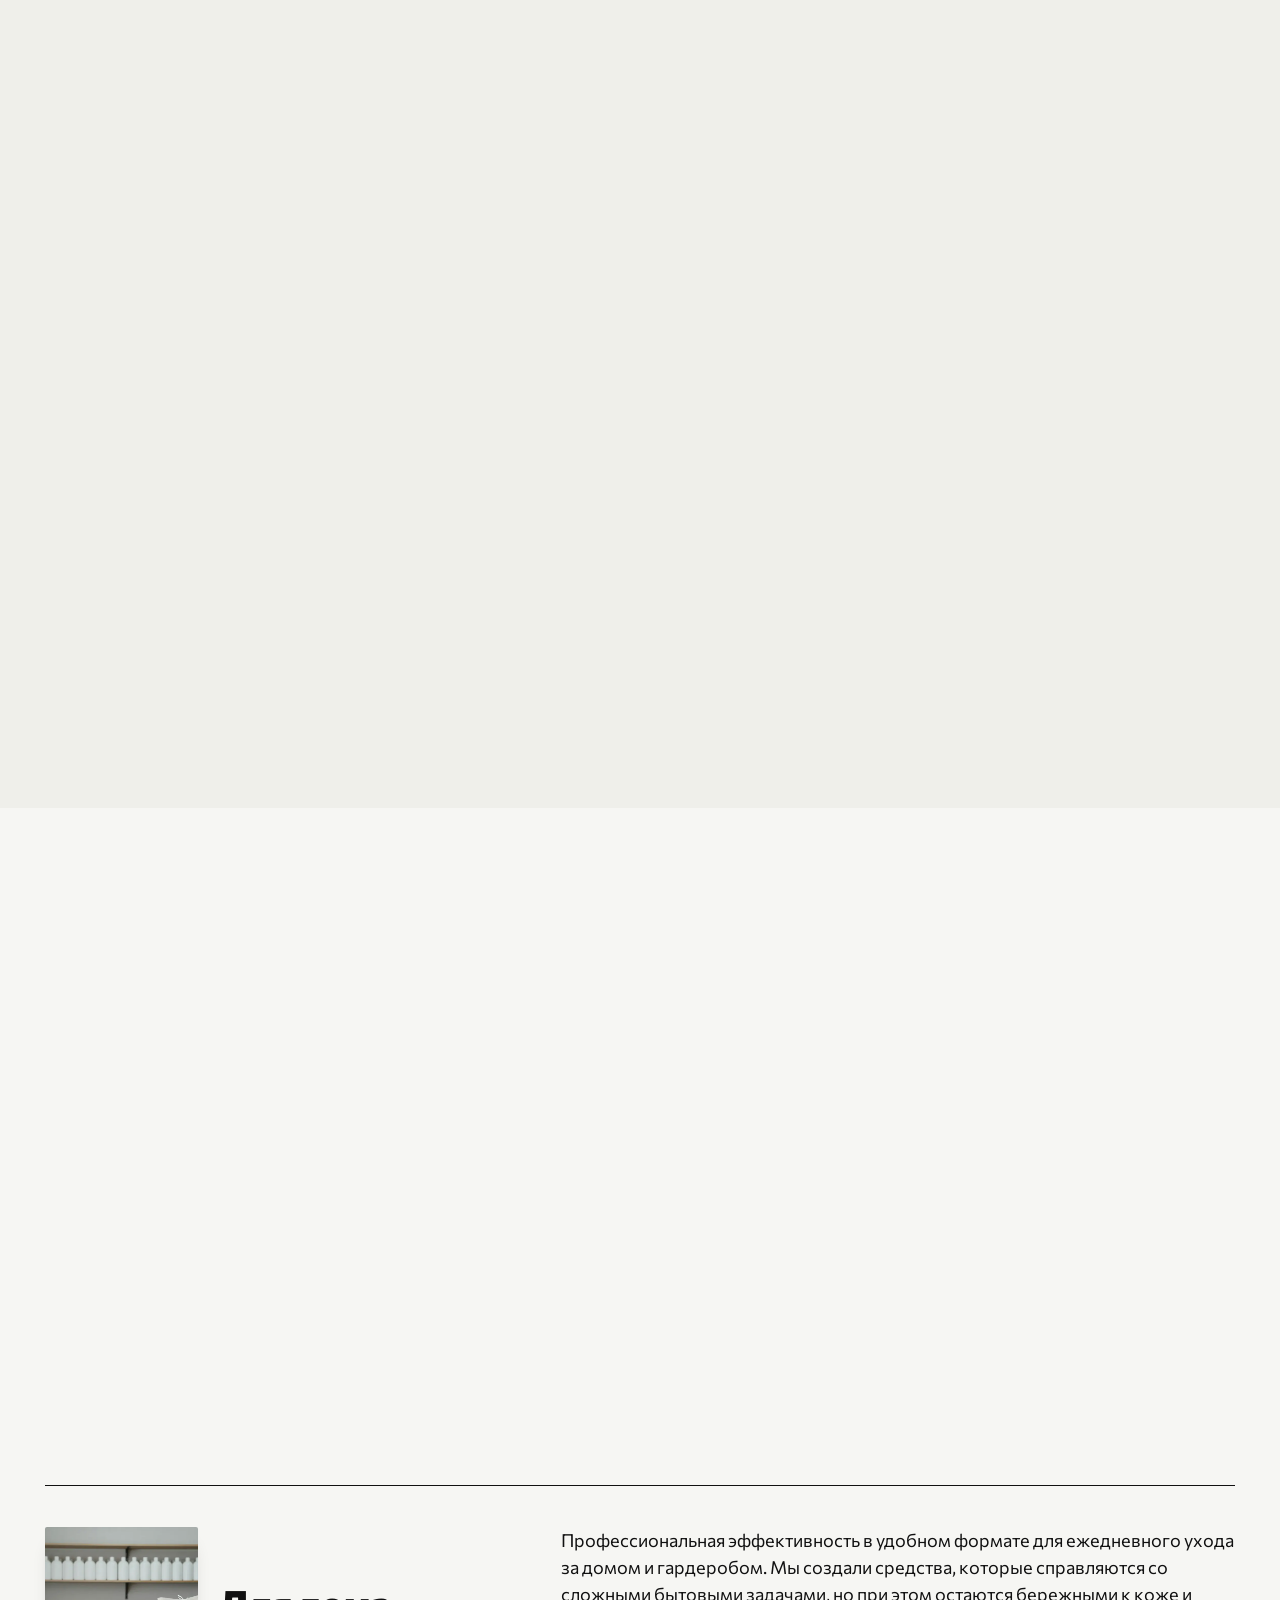
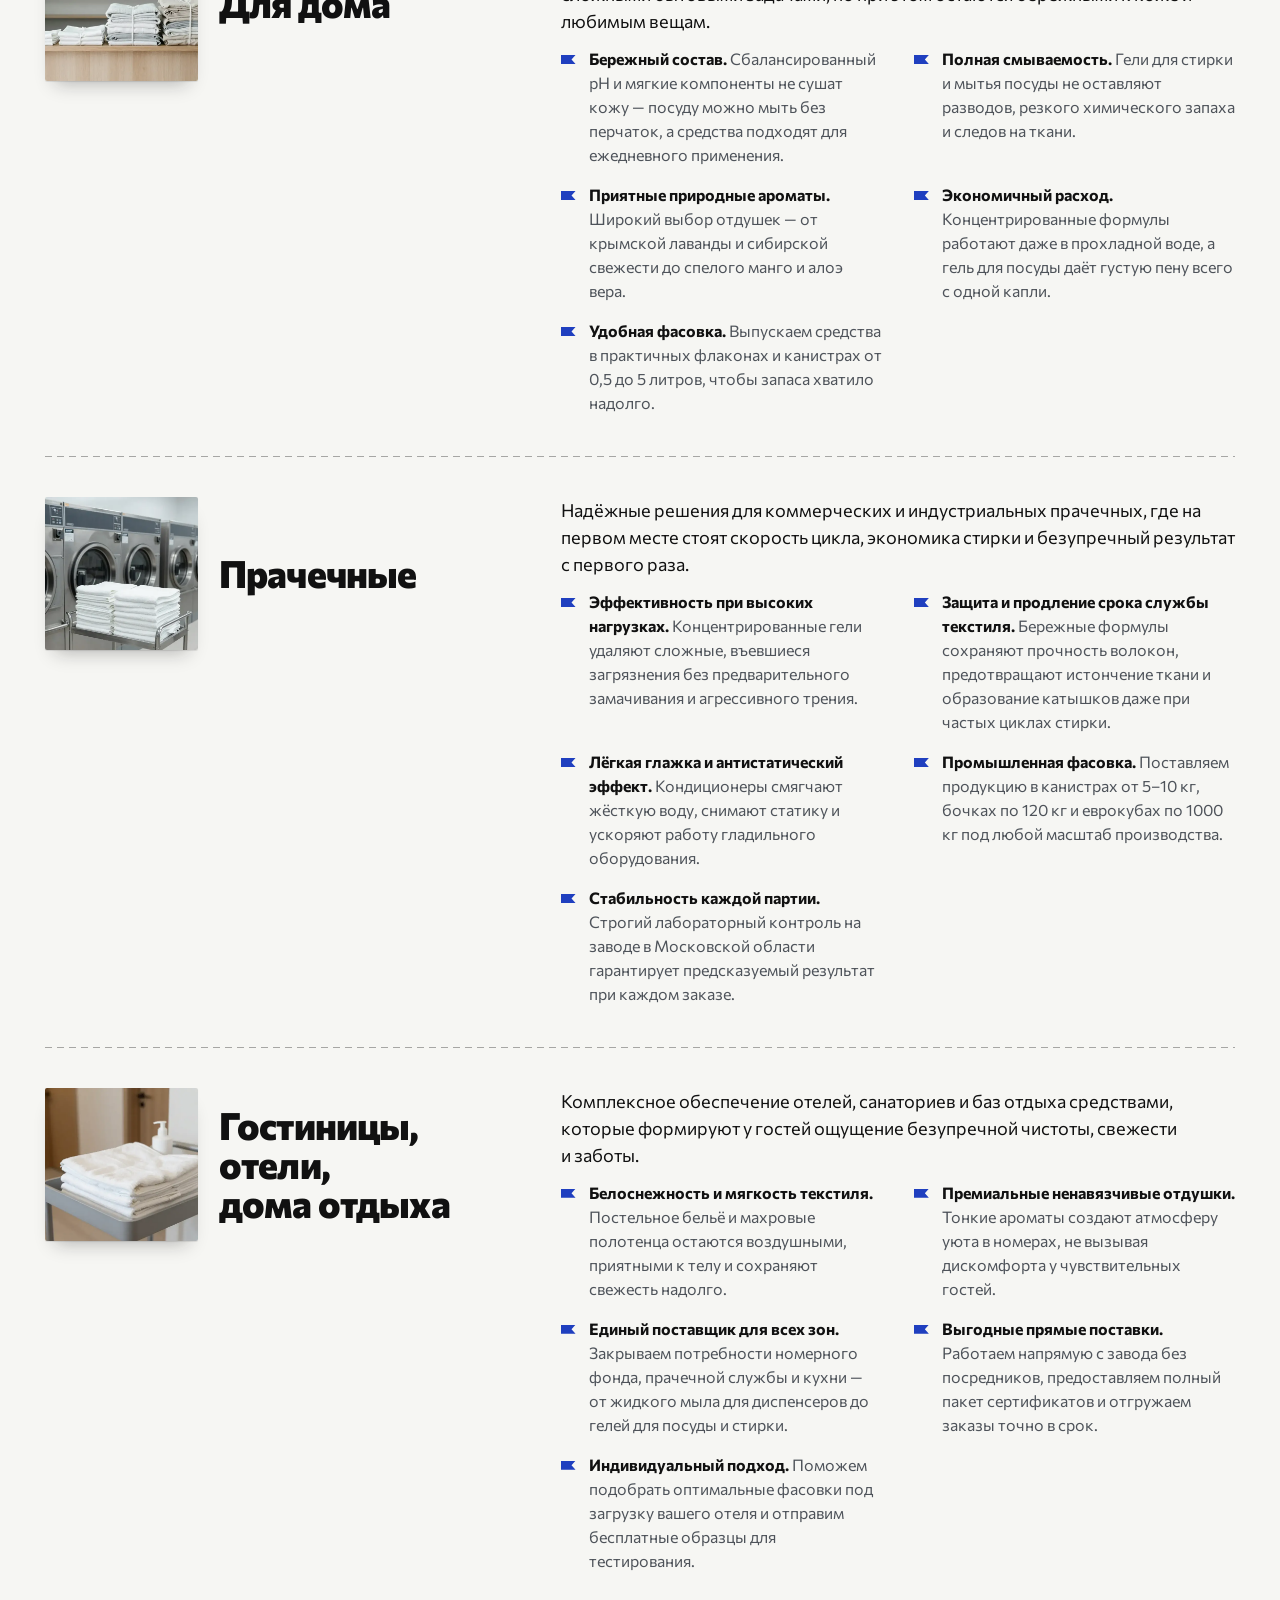
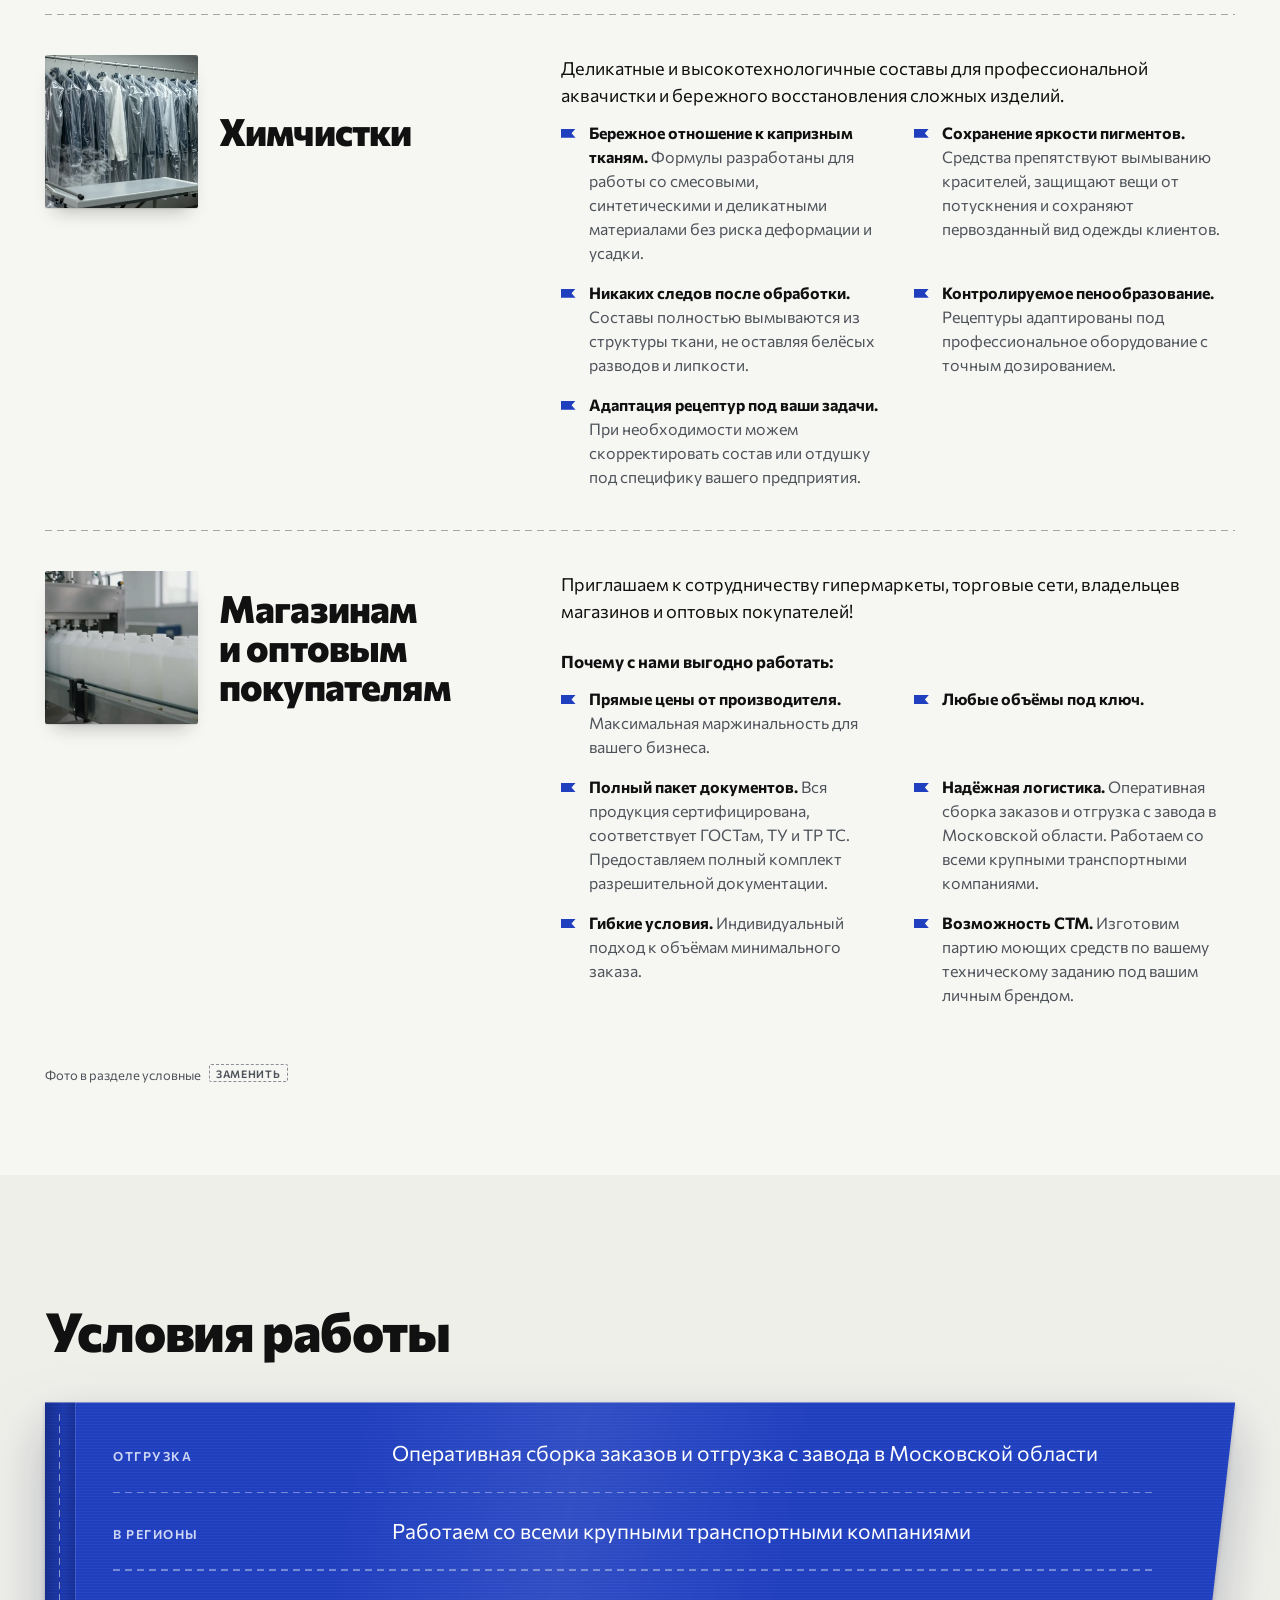
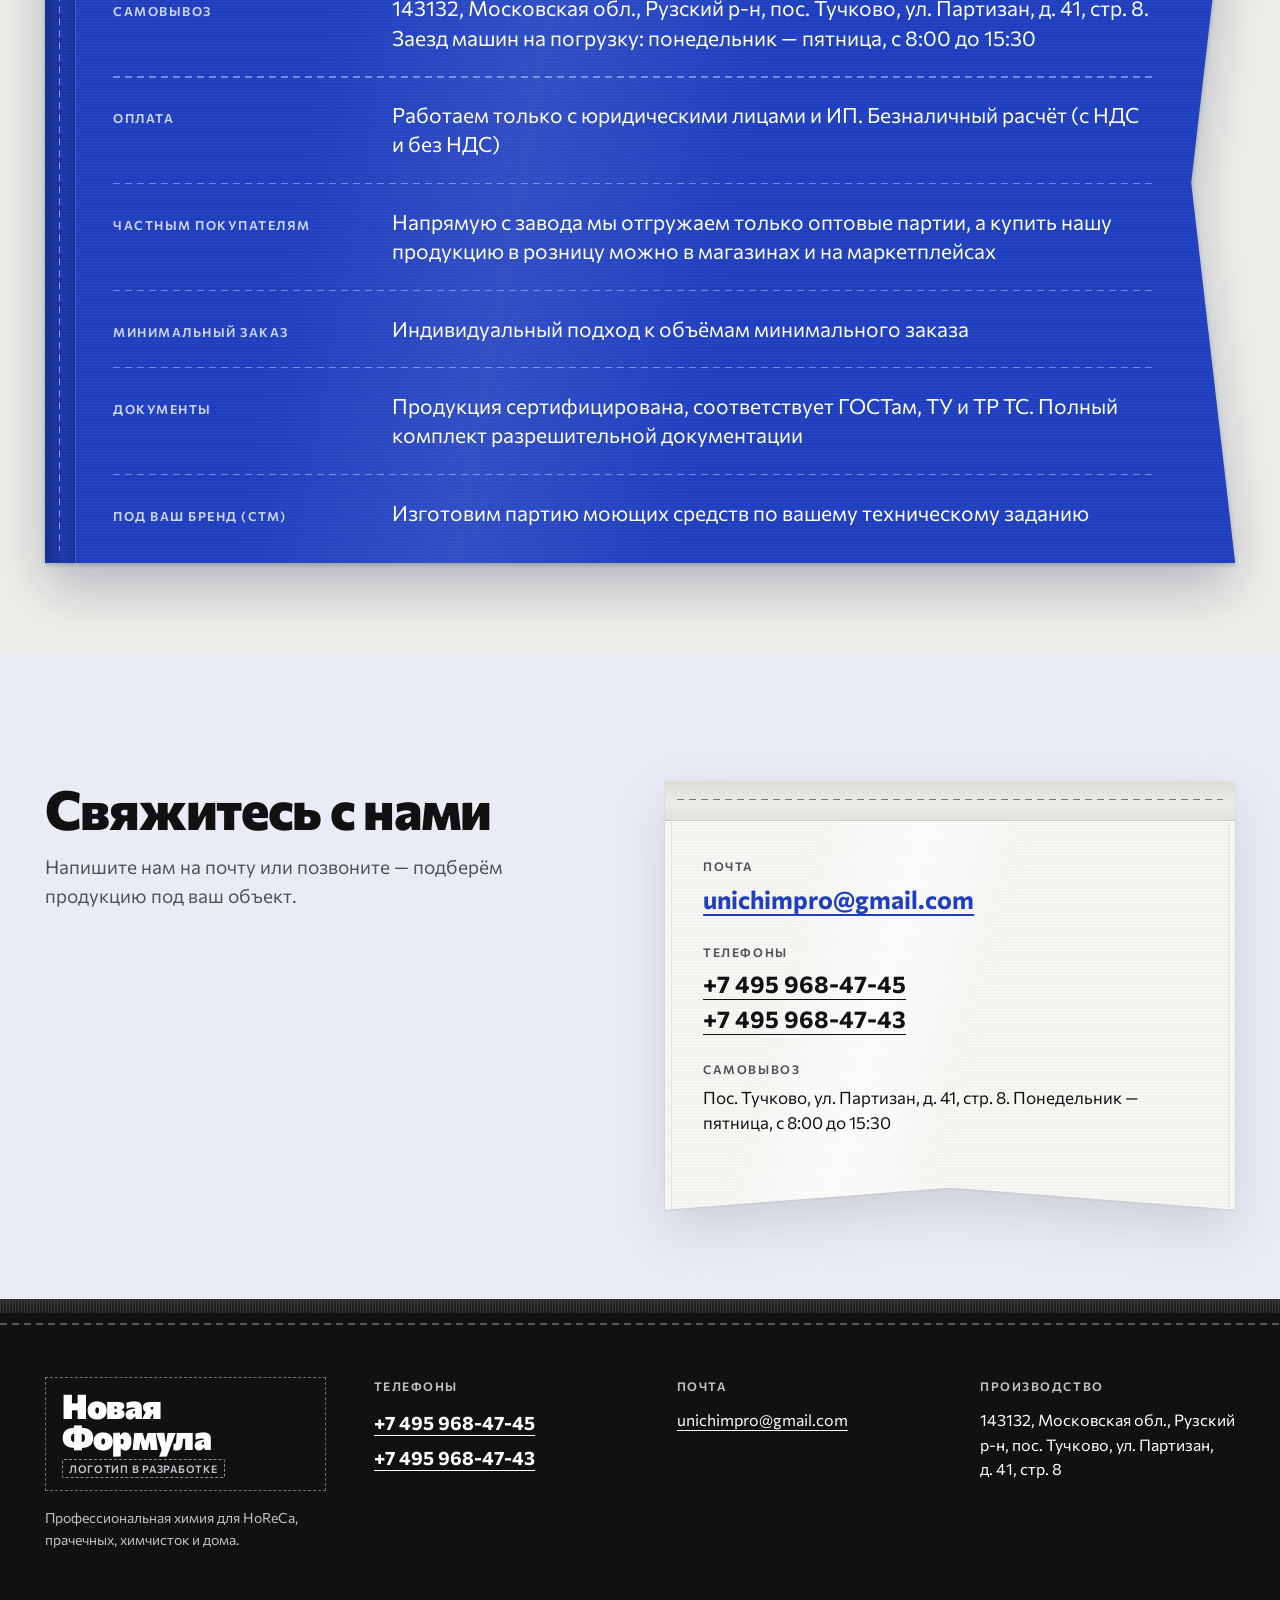
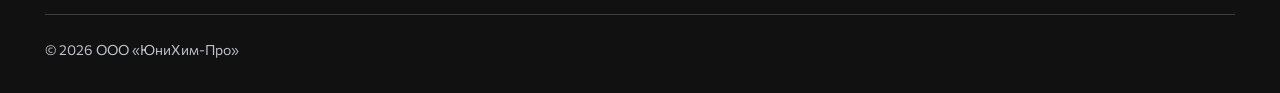
==== commit 1e0fbfc4: "Вёрстка по БЭМ: семантика, валидный HTML, стили и скрипт в отдельных файлах - site/index.html вместо" ====
--- a/docs/index.html
+++ b/docs/index.html
@@ -1,1691 +1,476 @@
 <!doctype html>
-<html lang="ru">
+<html lang="ru" class="page">
 <head>
-<meta charset="utf-8">
-<meta name="viewport" content="width=device-width, initial-scale=1">
-<title>Новая Формула — моющие средства от производителя</title>
-<meta name="description" content="Завод-производитель профессиональной химии в Тучково, Московская область. Моющие средства «Новая Формула»: прямой опт, производство под вашим брендом, основы для бытовой химии.">
-<link rel="preload" href="fonts/commissioner-cyrillic.woff2" as="font" type="font/woff2" crossorigin>
-<style>
-@font-face {
-  font-family: 'Commissioner';
-  font-style: normal;
-  font-weight: 300 900;
-  font-display: swap;
-  src: url(fonts/commissioner-cyrillic.woff2) format('woff2');
-  unicode-range: U+0301, U+0400-045F, U+0490-0491, U+04B0-04B1, U+2116;
-}
-@font-face {
-  font-family: 'Commissioner';
-  font-style: normal;
-  font-weight: 300 900;
-  font-display: swap;
-  src: url(fonts/commissioner-latin.woff2) format('woff2');
-  unicode-range: U+0000-00FF, U+0131, U+0152-0153, U+02BB-02BC, U+02C6, U+02DA, U+02DC, U+0304, U+0308, U+0329, U+2000-206F, U+20AC, U+2122, U+2191, U+2193, U+2212, U+2215, U+FEFF, U+FFFD;
-}
-@font-face {
-  font-family: 'JetBrains Mono';
-  font-style: normal;
-  font-weight: 400 600;
-  font-display: swap;
-  src: url(fonts/jetbrainsmono-cyrillic.woff2) format('woff2');
-  unicode-range: U+0301, U+0400-045F, U+0490-0491, U+04B0-04B1, U+2116;
-}
-@font-face {
-  font-family: 'JetBrains Mono';
-  font-style: normal;
-  font-weight: 400 600;
-  font-display: swap;
-  src: url(fonts/jetbrainsmono-latin.woff2) format('woff2');
-  unicode-range: U+0000-00FF, U+0131, U+0152-0153, U+02BB-02BC, U+02C6, U+02DA, U+02DC, U+0304, U+0308, U+0329, U+2000-206F, U+20AC, U+2122, U+2191, U+2193, U+2212, U+2215, U+FEFF, U+FFFD;
-}
-</style>
-<style>
-:root {
-  --page: #EFEFEA;
-  --satin: #F6F6F3;
-  --satin-hi: #FDFDFB;
-  --fold: #E4E4DE;
-  --ink: #111111;
-  --ink-2: #4E535A;
-  --grey: #8A8F96;
-  --grey-soft: #BFC3C8;
-  --cobalt: #1F3FBF;
-  --cobalt-deep: #172F94;
-  --cobalt-tint: #E9ECF6;
-  --on-cobalt-2: #CDD5F5;
-  --error: #A61B1B;
-  --hair: rgba(17, 17, 17, .14);
-
-  --f-label: "Commissioner", "Segoe UI", system-ui, sans-serif;
-  --f-code: "JetBrains Mono", ui-monospace, "Cascadia Mono", monospace;
-
-  --gutter: clamp(16px, 3.5vw, 56px);
-  --wrap: 1320px;
-  --label-w: clamp(300px, 34.4vw, 440px);
-  --hero-gap: clamp(40px, 5vw, 80px);
-
-  --s-1: 4px; --s-2: 8px; --s-3: 12px; --s-4: 16px; --s-5: 24px;
-  --s-6: 32px; --s-7: 48px; --s-8: 64px; --s-9: 96px; --s-10: 128px;
-
-  --sec-top: clamp(88px, 10vw, 152px);
-  --sec-bottom: clamp(64px, 7vw, 104px);
-
-  --ease: cubic-bezier(0.19, 1, 0.22, 1);
-  --sym-bg: var(--satin);
-
-  --stitch: repeating-linear-gradient(90deg, currentColor 0 7px, transparent 7px 12px);
-  --stitch-v: repeating-linear-gradient(180deg, currentColor 0 7px, transparent 7px 12px);
-  --sheen: linear-gradient(104deg, rgba(255,255,255,0) 22%, rgba(255,255,255,.62) 40%, rgba(255,255,255,0) 57%);
-  --weave: repeating-linear-gradient(0deg, rgba(17,17,17,.022) 0 1px, rgba(17,17,17,0) 1px 3px);
-}
-
-*, *::before, *::after { box-sizing: border-box; }
-html {
-  -webkit-text-size-adjust: 100%;
-  scroll-behavior: smooth;
-  scroll-padding-top: 84px;
-  scrollbar-color: var(--grey) var(--page);
-  scrollbar-width: thin;
-}
-html::-webkit-scrollbar { width: 10px; height: 10px; }
-html::-webkit-scrollbar-track { background: var(--page); }
-html::-webkit-scrollbar-thumb { background: var(--grey); border: 3px solid var(--page); border-radius: 6px; }
-html::-webkit-scrollbar-thumb:hover { background: var(--ink-2); }
-
-body {
-  margin: 0;
-  background: var(--page);
-  color: var(--ink);
-  font-family: var(--f-label);
-  font-size: 17px;
-  line-height: 1.55;
-  font-weight: 400;
-  -webkit-font-smoothing: antialiased;
-  text-rendering: optimizeLegibility;
-  overflow-x: clip;
-}
-::selection { background: var(--cobalt); color: #fff; }
-img, svg { display: block; max-width: 100%; }
-a { color: inherit; text-decoration-thickness: 1px; text-underline-offset: .22em; }
-a:hover { color: var(--cobalt); }
-h1, h2, h3, p, ul, ol, dl, dd, figure { margin: 0; }
-ul, ol { padding: 0; list-style: none; }
-h1, h2, h3 { text-wrap: balance; }
-p { text-wrap: pretty; }
-input, select, textarea, button { font: inherit; color: inherit; }
-input, textarea { caret-color: var(--cobalt); }
-:focus { outline: none; }
-:focus-visible { outline: 2px solid var(--cobalt); outline-offset: 3px; }
-
-.vh {
-  position: absolute !important; width: 1px; height: 1px; margin: -1px; padding: 0;
-  overflow: hidden; clip: rect(0 0 0 0); white-space: nowrap; border: 0;
-}
-.skip {
-  position: absolute; left: var(--gutter); top: -60px; z-index: 50;
-  background: var(--ink); color: #fff; padding: 10px 16px; font-weight: 600; text-decoration: none;
-}
-.skip:focus { top: 12px; color: #fff; }
-
-.wrap { width: min(var(--wrap), 100% - 2 * var(--gutter)); margin-inline: auto; }
-.num { font-variant-numeric: tabular-nums lining-nums; }
-.code { font-family: var(--f-code); font-weight: 500; font-variant-numeric: tabular-nums; letter-spacing: -.01em; }
-
-.todo {
-  display: inline-block;
-  margin-left: 6px;
-  padding: 3px 6px 2px;
-  border: 1px dashed var(--grey);
-  border-radius: 2px;
-  font: 600 10.5px/1.1 var(--f-label);
-  letter-spacing: .07em;
-  text-transform: uppercase;
-  color: var(--ink-2);
-  white-space: nowrap;
-  vertical-align: .18em;
-}
-
-/* Symbols */
-.sym { width: 100%; height: auto; aspect-ratio: 1; overflow: visible; color: inherit; }
-#sprite path, #sprite rect, #sprite circle { vector-effect: non-scaling-stroke; }
-
-/* Shared label anatomy */
-.fold {
-  position: relative;
-  height: 26px;
-  color: rgba(17,17,17,.5);
-  background: linear-gradient(180deg, #DDDDD6 0%, #ECECE7 55%, #E2E2DB 100%);
-  border-bottom: 1px solid rgba(17,17,17,.09);
-  box-shadow: 0 1px 0 rgba(255,255,255,.85);
-}
-.fold::after {
-  content: ""; position: absolute; left: 12px; right: 12px; top: 11px; height: 1.5px;
-  background: var(--stitch);
-}
-.satin {
-  background-color: var(--satin);
-  background-image: var(--sheen), var(--weave);
-}
-.selvage { position: relative; }
-.selvage::before {
-  content: ""; position: absolute; inset: 0 6px; pointer-events: none;
-  border-inline: 1px solid rgba(17,17,17,.07);
-}
-
-/* Buttons */
-.btn {
-  position: relative;
-  display: inline-flex; align-items: center; justify-content: center; gap: 10px;
-  min-height: 56px;
-  padding: 14px 30px;
-  border: 0; border-radius: 2px;
-  background: var(--cobalt); color: #fff;
-  font: 700 17px/1.1 var(--f-label);
-  letter-spacing: .01em;
-  text-decoration: none;
-  cursor: pointer;
-  box-shadow: 0 1px 1px rgba(17,17,17,.12), 0 10px 22px -12px rgba(31,63,191,.7);
-  transition: background-color 400ms var(--ease), box-shadow 400ms var(--ease), transform 400ms var(--ease);
-}
-.btn::after {
-  content: ""; position: absolute; inset: 5px; pointer-events: none;
-  border: 1px dashed rgba(255,255,255,.5); border-radius: 1px;
-}
-.btn:hover { background: var(--cobalt-deep); color: #fff; box-shadow: 0 1px 1px rgba(17,17,17,.12), 0 14px 26px -12px rgba(31,63,191,.8); }
-.btn:active { transform: translateY(1px); }
-.btn--light { background: var(--satin); color: var(--cobalt); box-shadow: 0 10px 22px -14px rgba(0,0,0,.5); }
-.btn--light::after { border-color: rgba(31,63,191,.4); }
-.btn--light:hover { background: #fff; color: var(--cobalt-deep); }
-.btn[disabled] { background: var(--grey); cursor: progress; box-shadow: none; }
-
-.phone {
-  font-weight: 700; font-variant-numeric: tabular-nums lining-nums;
-  text-decoration: none; white-space: nowrap;
-  background-image: linear-gradient(currentColor, currentColor);
-  background-size: 100% 1px; background-position: 0 100%; background-repeat: no-repeat;
-  padding-bottom: 2px;
-}
-
-/* Header */
-.site-header {
-  position: fixed; z-index: 30; top: 0;
-  left: calc(var(--gutter) + var(--label-w) + var(--hero-gap));
-  right: var(--gutter);
-  height: 88px;
-  display: flex; align-items: center; justify-content: space-between; gap: var(--s-5);
-}
-.site-header__brand { display: none; }
-.site-nav ul { display: flex; flex-wrap: wrap; gap: 4px clamp(14px, 1.6vw, 24px); }
-.site-nav a { font-size: 15px; font-weight: 500; text-decoration: none; color: #fff; padding-block: 6px; white-space: nowrap; }
-.btn { white-space: nowrap; }
-.site-nav a:hover { color: #fff; text-decoration: underline; }
-.site-header__cta { display: flex; align-items: center; gap: var(--s-5); }
-.site-header__cta .phone { font-size: 16px; color: #fff; }
-.menu-btn { display: none; }
-/* Past the cobalt hero the header becomes a compact bar that rides along */
-.site-header.is-stuck {
-  left: 0; right: 0; height: 68px; padding-inline: var(--gutter);
-  background: var(--cobalt);
-  box-shadow: 0 1px 0 rgba(255,255,255,.14), 0 14px 26px -18px rgba(6,14,58,.7);
-  animation: bar-in 460ms var(--ease);
-}
-.site-header.is-stuck .site-header__brand { display: flex; flex-direction: column; align-items: flex-start; gap: 4px; margin-right: auto; text-decoration: none; color: #fff; }
-.site-header.is-stuck .site-header__brand b { font-size: 21px; font-weight: 900; letter-spacing: -.02em; line-height: 1; }
-.site-header.is-stuck .site-header__brand .todo { margin-left: 0; font-size: 9px; color: var(--on-cobalt-2); border-color: rgba(255,255,255,.45); }
-@keyframes bar-in { from { transform: translateY(-100%); } }
-@media (prefers-reduced-motion: reduce) { .site-header.is-stuck { animation: none; } }
-.site-nav__inner { display: contents; }
-.site-nav__fold, .site-nav__foot, .nav-extra, .nav-backdrop { display: none; }
-
-/* On cobalt / on ink: rings, hovers, selection, chips */
-.site-header :focus-visible, .hero :focus-visible, .band :focus-visible, .site-footer :focus-visible { outline-color: #fff; }
-.site-header a:not(.btn):hover, .hero a:not(.btn):hover, .site-footer a:not(.btn):hover { color: #fff; }
-.site-header ::selection, .hero ::selection { background: #fff; color: var(--cobalt-deep); }
-.site-header .todo { color: var(--on-cobalt-2); border-color: rgba(255,255,255,.55); }
-
-/* Hero */
-.hero {
-  position: relative;
-  display: grid;
-  grid-template-columns: var(--label-w) minmax(0, 1fr);
-  grid-template-rows: auto auto 1fr;
-  grid-template-areas: "label intro" "label minis" "label .";
-  column-gap: var(--hero-gap);
-  padding-inline: var(--gutter);
-  min-height: max(100svh, 760px);
-  padding-bottom: clamp(48px, 6vw, 96px);
-  background: var(--cobalt);
-  color: #fff;
-}
-.hero__pattern {
-  position: absolute; inset: 0; width: 100%; height: 100%;
-  pointer-events: none;
-  color: #fff; opacity: .07;
-  --sym-bg: var(--cobalt);
-}
-.hero__label {
-  grid-area: label; position: sticky; top: 0; z-index: 1; align-self: start;
-  filter: drop-shadow(0 2px 2px rgba(6,14,58,.3)) drop-shadow(0 30px 34px rgba(6,14,58,.42));
-}
-.hero__intro { grid-area: intro; position: relative; container-type: inline-size; padding-top: clamp(112px, 15vh, 160px); }
-.hero__minis { grid-area: minis; position: relative; container-type: inline-size; padding-top: var(--s-7); padding-bottom: var(--s-6); }
-
-.hero h1 {
-  font-size: clamp(2.4rem, 7.2cqi, 4.4rem);
-  line-height: 1;
-  font-weight: 800;
-  letter-spacing: -.03em;
-  max-width: 15em;
-  color: #fff;
-}
-.hero__lead {
-  margin-top: var(--s-5);
-  font-size: clamp(17px, 1.05rem + .2vw, 19px);
-  line-height: 1.55;
-  max-width: 40em;
-  color: var(--on-cobalt-2);
-}
-.hero__lead p + p { margin-top: var(--s-3); }
-
-/* B2B offer: rows stitched onto the cobalt, each led by a small satin tag */
-.hero__offer { margin-top: var(--s-6); max-width: 52rem; }
-.hero__offer-title { font-size: clamp(18px, 1.05rem + .3vw, 21px); line-height: 1.35; font-weight: 700; color: #fff; }
-.offer-list { margin-top: var(--s-3); display: grid; grid-template-columns: minmax(0, 1fr); column-gap: var(--s-6); }
-@container (min-width: 620px) { .offer-list { grid-template-columns: repeat(2, minmax(0, 1fr)); } }
-.offer-list li {
-  position: relative;
-  padding: 14px 0 14px 30px;
-  font-size: 17px; line-height: 1.45; color: #fff;
-}
-.offer-list li::after {
-  content: ""; position: absolute; top: 0; left: 0; right: 0; height: 1.5px;
-  background: var(--stitch); color: rgba(255,255,255,.4);
-}
-.offer-list li::before {
-  content: ""; position: absolute; left: 0; top: 21px; width: 16px; height: 10px;
-  background: var(--satin);
-  clip-path: polygon(0 0, 100% 0, calc(100% - 5px) 50%, 100% 100%, 0 100%);
-}
-.offer-list b { font-weight: 700; }
-.hero__close {
-  margin-top: var(--s-4);
-  font-size: clamp(17px, 1.05rem + .2vw, 19px); line-height: 1.5; font-weight: 600;
-  max-width: 40em; color: #fff;
-}
-
-/* Big care label: the brand, woven */
-.care-label {
-  position: relative;
-  padding-bottom: 64px;
-  color: var(--ink);
-  clip-path: polygon(0 0, 100% 0, 100% 100%, 50% calc(100% - 28px), 0 100%);
-  transform-origin: 50% 0;
-}
-.care-label > .fold { height: 52px; }
-.care-label > .fold::after { top: 24px; left: 16px; right: 16px; }
-.care-label__body { padding: clamp(28px, 3vw, 44px) clamp(24px, 2.8vw, 44px) 0; }
-
-.logo-slot {
-  display: inline-flex; flex-direction: column; align-items: flex-start; gap: 8px;
-  padding: 12px 16px 12px;
-  border: 1px dashed var(--grey);
-}
-.logo-slot__name { font-size: clamp(36px, 3.5vw, 52px); line-height: .9; font-weight: 900; letter-spacing: -.02em; }
-.logo-slot .todo { margin-left: 0; }
-.care-label .logo-slot { gap: 14px; padding: 16px 18px 14px; }
-.care-label .logo-slot__name { font-size: clamp(40px, 4.6vw, 66px); line-height: .92; letter-spacing: -.025em; }
-
-.care-dealer { position: relative; margin-top: var(--s-6); padding-top: var(--s-5); scroll-margin-top: 24px; }
-.care-dealer::before { content: ""; position: absolute; top: 0; left: 0; right: 0; height: 1.5px; background: var(--stitch); color: rgba(17,17,17,.35); }
-.care-dealer__title { font-size: clamp(20px, 1.1rem + .5vw, 24px); line-height: 1.15; font-weight: 800; letter-spacing: -.01em; }
-.care-dealer__lead { margin-top: var(--s-3); font-size: 16px; line-height: 1.45; font-weight: 700; }
-.care-dealer p:not(.care-dealer__lead) { margin-top: var(--s-3); font-size: 15px; line-height: 1.5; color: var(--ink-2); }
-.care-dealer__btn { margin-top: var(--s-5); }
-
-/* Mini labels: product names, each one jumps to its label below */
-.minis { display: grid; grid-template-columns: repeat(2, minmax(0, 1fr)); gap: var(--s-3); }
-@container (min-width: 620px) { .minis { grid-template-columns: repeat(4, minmax(0, 1fr)); } }
-.mini-wrap { filter: drop-shadow(0 1px 1px rgba(6,14,58,.22)) drop-shadow(0 10px 12px rgba(6,14,58,.26)); }
-.mini {
-  position: relative;
-  display: flex; align-items: center;
-  width: 100%; height: 100%; min-height: 60px;
-  padding: 12px 28px 12px 20px;
-  color: var(--ink);
-  text-decoration: none;
-  clip-path: polygon(0 0, 100% 0, calc(100% - 12px) 50%, 100% 100%, 0 100%);
-  transition: background-color 450ms var(--ease), color 450ms var(--ease);
-}
-.mini::before {
-  content: ""; position: absolute; left: 7px; top: 8px; bottom: 8px; width: 1.5px;
-  background: var(--stitch-v); color: rgba(17,17,17,.45);
-}
-.mini__name { font-weight: 700; font-size: 15px; line-height: 1.2; }
-.mini:hover { background-color: var(--ink); background-image: none; color: #fff; }
-.mini:hover::before { color: rgba(255,255,255,.6); }
-.mini:focus-visible { outline: none; }
-.mini-wrap:has(.mini:focus-visible) { outline: 2px solid #fff; outline-offset: 3px; }
-
-/* Sections */
-.section { padding-top: var(--sec-top); padding-bottom: var(--sec-bottom); }
-.section__head { margin-bottom: clamp(32px, 3.5vw, 48px); max-width: 52rem; }
-.section h2, .band h2, .dealer h2 {
-  font-size: clamp(2.25rem, 1.3rem + 2.6vw, 3.6rem);
-  line-height: 1.02;
-  font-weight: 800;
-  letter-spacing: -.024em;
-}
-.section__lead { margin-top: var(--s-4); font-size: 19px; color: var(--ink-2); max-width: 40em; }
-
-/* Products: each one a long woven label, folded and sewn on the left, cut on the right */
-.products { overflow-x: clip; }
-.plabels { display: grid; gap: clamp(28px, 3vw, 44px); }
-.plabel { filter: drop-shadow(0 1px 1px rgba(17,17,17,.08)) drop-shadow(0 16px 18px rgba(17,17,17,.09)); }
-.plabel:nth-child(odd) { margin-right: clamp(0px, 3vw, 48px); }
-.plabel:nth-child(even) { margin-left: clamp(0px, 3vw, 48px); }
-.plabel__inner {
-  --cut: 30px;
-  --fold: 28px;
-  position: relative;
-  display: grid;
-  grid-template-columns: clamp(180px, 16vw, 232px) minmax(0, 1fr) clamp(220px, 20vw, 290px);
-  gap: var(--s-5) clamp(24px, 3vw, 44px);
-  align-items: start;
-  padding: clamp(24px, 2.6vw, 36px) calc(var(--cut) + clamp(16px, 2vw, 28px)) clamp(24px, 2.6vw, 36px) calc(var(--fold) + clamp(18px, 2vw, 28px));
-  clip-path: polygon(0 0, 100% 0, calc(100% - var(--cut)) 50%, 100% 100%, 0 100%);
-}
-.plabel__inner::before {
-  content: ""; position: absolute; left: 0; top: 0; bottom: 0; width: var(--fold);
-  background: linear-gradient(90deg, #DDDDD6 0%, #ECECE7 55%, #E2E2DB 100%);
-  border-right: 1px solid rgba(17,17,17,.09);
-  box-shadow: 1px 0 0 rgba(255,255,255,.85);
-}
-.plabel__inner::after {
-  content: ""; position: absolute; left: 13px; top: 12px; bottom: 12px; width: 1.5px;
-  background: var(--stitch-v); color: rgba(17,17,17,.5);
-}
-.plabel .photo-slot { height: auto; aspect-ratio: 4 / 5; }
-.plabel--photo .plabel__inner { grid-template-columns: minmax(0, 1fr) clamp(220px, 20vw, 290px); }
-.plabel__photo { grid-column: 1 / -1; margin: 0; }
-#product-softener .plabel__photo img { aspect-ratio: 16 / 9; object-position: 50% 12%; }
-.plabel__photo img {
-  display: block; width: 100%; height: auto; aspect-ratio: 2 / 1; object-fit: cover; object-position: 50% 45%;
-  border-radius: 2px; box-shadow: 0 0 0 1px var(--hair);
-}
-.plabel__name { font-size: clamp(24px, 1rem + 1vw, 32px); line-height: 1.1; font-weight: 800; letter-spacing: -.015em; }
-.plabel__intro { margin-top: var(--s-3); font-size: 16.5px; line-height: 1.55; color: var(--ink-2); max-width: 64ch; }
-.plabel__sub { margin-top: var(--s-5); font-size: 16.5px; line-height: 1.4; font-weight: 700; }
-.plabel__close {
-  position: relative; margin-top: var(--s-5); padding-top: var(--s-4);
-  font-size: 16.5px; line-height: 1.5; font-weight: 600; max-width: 64ch;
-}
-.plabel__close::before {
-  content: ""; position: absolute; top: 0; left: 0; right: 0; height: 1.5px;
-  background: var(--stitch); color: rgba(17,17,17,.3);
-}
-.plabel__aside { padding-left: clamp(20px, 2vw, 32px); border-left: 1px solid var(--hair); }
-
-/* Tag list: a small cut label leads each point */
-.tag-list { margin-top: var(--s-3); display: grid; gap: var(--s-3); }
-.tag-list li { position: relative; padding-left: 28px; font-size: 16px; line-height: 1.5; color: var(--ink-2); max-width: 64ch; }
-.tag-list li::before {
-  content: ""; position: absolute; left: 0; top: .5em; width: 15px; height: 9px;
-  background: var(--cobalt);
-  clip-path: polygon(0 0, 100% 0, calc(100% - 4px) 50%, 100% 100%, 0 100%);
-}
-.tag-list b { font-weight: 700; color: var(--ink); }
-
-.chips { display: flex; flex-wrap: wrap; gap: 6px; margin-top: 6px; }
-.chip { padding: 2px 9px 3px; border: 1px solid var(--hair); border-radius: 2px; background: var(--satin-hi); font-size: 14px; line-height: 1.4; }
-.chips .vol { margin: 0; }
-.photo-slot {
-  display: flex; flex-direction: column; align-items: center; justify-content: center; gap: 8px;
-  height: 132px; padding: 12px;
-  border: 1px dashed var(--grey);
-  background: repeating-linear-gradient(135deg, rgba(17,17,17,.045) 0 1px, transparent 1px 9px);
-  text-align: center; font-size: 13px; line-height: 1.35; color: var(--ink-2);
-}
-.photo-slot .todo { margin-left: 0; }
-.photo-slot--dev { font-weight: 600; color: var(--ink); }
-.sym-row { display: flex; gap: 10px; }
-.sym-row svg { width: 38px; }
-.specs { display: grid; gap: var(--s-5); }
-.specs dt { font-size: 11.5px; font-weight: 600; letter-spacing: .12em; text-transform: uppercase; color: var(--ink-2); }
-.specs dd { margin-top: 2px; font-size: 15px; line-height: 1.45; }
-.vol { display: inline-block; margin-right: 6px; padding: 2px 7px; border: 1px solid var(--ink); border-radius: 2px; font-size: 13.5px; line-height: 1.4; }
-
-.plabel--soon { filter: none; }
-.plabel--soon .plabel__inner {
-  display: flex; flex-wrap: wrap; align-items: center; justify-content: space-between; gap: var(--s-3) var(--s-6);
-  clip-path: none; padding: 28px clamp(22px, 3vw, 40px);
-  border: 1.5px dashed var(--grey); background: transparent;
-}
-.plabel--soon .plabel__inner::before, .plabel--soon .plabel__inner::after { display: none; }
-.plabel--soon p { font-size: 16px; line-height: 1.5; }
-.plabel--soon strong { display: block; font-size: 22px; line-height: 1.12; font-weight: 800; margin-bottom: var(--s-1); }
-.plabel--soon a { font-weight: 600; color: var(--cobalt); }
-
-/* Section grounds */
-.section--satin { background: var(--satin); }
-.section--tint { background: var(--cobalt-tint); }
-
-/* Segments */
-.segments { border-top: 1px solid var(--ink); }
-.segment {
-  position: relative;
-  display: grid;
-  grid-template-columns: minmax(0, 1.3fr) calc(4 * clamp(40px, 3.6vw, 54px) + 3 * clamp(10px, 1.2vw, 18px)) minmax(0, 1.1fr);
-  gap: var(--s-5) clamp(24px, 4vw, 64px);
-  align-items: center;
-  padding-block: clamp(28px, 3.2vw, 44px);
-}
-.segment + .segment::before {
-  content: ""; position: absolute; top: 0; left: 0; right: 0; height: 1.5px;
-  background: var(--stitch); color: rgba(17,17,17,.35);
-}
-.segment h3 { font-size: clamp(30px, 1.2rem + 2.2vw, 50px); line-height: 1; font-weight: 800; letter-spacing: -.022em; }
-.segment .sym-row { gap: clamp(10px, 1.2vw, 18px); }
-.segment .sym-row svg { width: clamp(40px, 3.6vw, 54px); }
-.segment__text { font-size: 18px; line-height: 1.5; }
-.segment__text .todo { margin-left: 0; }
-.segment--wide { align-items: start; }
-.segment--wide > div { grid-column: 2 / -1; }
-.segment--wide h3 { font-size: clamp(28px, 1rem + 1.7vw, 40px); line-height: 1.04; }
-.segment__sub { margin-top: var(--s-5); font-size: 17px; font-weight: 700; }
-@media (min-width: 1101px) { .segment .tag-list { grid-template-columns: repeat(2, minmax(0, 1fr)); gap: var(--s-4) var(--s-6); } }
-
-/* Dealers: a satin label sewn onto ink, both ends cut */
-.dealer {
-  position: relative;
-  padding-block: clamp(80px, 9vw, 136px);
-  color: #fff;
-  background-color: var(--ink);
-  background-image:
-    linear-gradient(100deg, rgba(255,255,255,0) 24%, rgba(255,255,255,.05) 41%, rgba(255,255,255,0) 58%),
-    repeating-linear-gradient(0deg, rgba(255,255,255,.03) 0 1px, rgba(255,255,255,0) 1px 3px);
-}
-.dealer__grid { display: grid; grid-template-columns: minmax(0, .8fr) minmax(0, 1.4fr); gap: var(--s-6) clamp(32px, 6vw, 112px); align-items: center; }
-.dealer h2 { color: #fff; }
-.dealer h2::selection { background: #fff; color: var(--ink); }
-.dealer-label { filter: drop-shadow(0 2px 2px rgba(0,0,0,.35)) drop-shadow(0 26px 30px rgba(0,0,0,.5)); }
-.dealer-label__inner {
-  --cut: 26px;
-  position: relative;
-  color: var(--ink);
-  clip-path: polygon(0 0, 100% 0, calc(100% - var(--cut)) 50%, 100% 100%, 0 100%, var(--cut) 50%);
-  padding: clamp(40px, 4vw, 56px) calc(var(--cut) + clamp(22px, 3vw, 44px));
-}
-.dealer-label__inner::before, .dealer-label__inner::after {
-  content: ""; position: absolute; left: calc(var(--cut) + 4px); right: calc(var(--cut) + 4px); height: 1.5px;
-  background: var(--stitch); color: rgba(17,17,17,.4);
-}
-.dealer-label__inner::before { top: 14px; }
-.dealer-label__inner::after { bottom: 14px; }
-.dealer__lead { font-size: clamp(21px, 1rem + .7vw, 26px); line-height: 1.25; font-weight: 800; letter-spacing: -.01em; max-width: 30em; }
-.dealer-label__inner p:not(.dealer__lead) { margin-top: var(--s-3); font-size: 17px; line-height: 1.55; color: var(--ink-2); max-width: 40em; }
-.dealer-label__inner .btn { margin-top: var(--s-6); }
-
-/* Ink band */
-.band-section { padding-top: var(--sec-top); padding-bottom: var(--sec-bottom); }
-.band-wrap {
-  margin-right: clamp(16px, 4vw, 72px);
-  filter: drop-shadow(0 2px 2px rgba(17,17,17,.16)) drop-shadow(0 26px 30px rgba(17,17,17,.28));
-}
-.band {
-  --sym-bg: var(--ink);
-  position: relative;
-  color: #fff;
-  background-color: var(--ink);
-  background-image:
-    linear-gradient(100deg, rgba(255,255,255,0) 24%, rgba(255,255,255,.07) 41%, rgba(255,255,255,0) 58%),
-    repeating-linear-gradient(0deg, rgba(255,255,255,.03) 0 1px, rgba(255,255,255,0) 1px 3px);
-  --cut: 56px;
-  clip-path: polygon(0 0, 100% 0, calc(100% - var(--cut)) 50%, 100% 100%, 0 100%);
-  padding: clamp(56px, 6vw, 88px) calc(56px + clamp(24px, 4vw, 72px)) clamp(56px, 6vw, 88px) calc(var(--gutter) + max(0px, (100vw - var(--wrap) - 2 * var(--gutter)) / 2));
-}
-.band::before, .band::after {
-  content: ""; position: absolute; left: 0; right: 80px; height: 1.5px;
-  background: var(--stitch); color: rgba(255,255,255,.5);
-}
-.band::before { top: 16px; }
-.band::after { bottom: 16px; }
-.band h2 { color: #fff; }
-.band__inner { max-width: var(--wrap); }
-.band .section__lead { color: var(--grey-soft); }
-.band a:not(.btn):hover { color: #fff; }
-.formats { margin-top: clamp(32px, 3.5vw, 48px); }
-.format {
-  position: relative;
-  display: grid; grid-template-columns: minmax(0, 1fr) minmax(0, 1.35fr); gap: var(--s-4) clamp(24px, 4vw, 64px);
-  padding-block: clamp(22px, 2.4vw, 32px);
-  border-top: 1px solid rgba(255,255,255,.28);
-}
-.format h3 { font-size: clamp(24px, 1rem + 1.4vw, 36px); line-height: 1.08; font-weight: 800; letter-spacing: -.015em; }
-.format p { font-size: 18px; line-height: 1.5; color: #fff; max-width: 34em; }
-.format .todo { color: var(--grey-soft); border-color: var(--grey); }
-.band__cta { margin-top: clamp(28px, 3vw, 40px); display: flex; flex-wrap: wrap; align-items: center; gap: var(--s-4) var(--s-6); }
-.band__cta .phone { font-size: 19px; color: #fff; }
-
-/* Why */
-.why { display: grid; grid-template-columns: minmax(0, 1fr) minmax(0, 2.2fr); gap: var(--s-6) clamp(32px, 5vw, 96px); align-items: start; }
-.why-list li {
-  padding-block: clamp(18px, 2vw, 26px);
-  border-top: 1px solid var(--hair);
-  font-size: clamp(21px, 1rem + .9vw, 30px); line-height: 1.25; letter-spacing: -.01em;
-}
-.why-list li:last-child { border-bottom: 1px solid var(--hair); }
-.why-list b { font-weight: 800; }
-.why-list span { color: var(--ink-2); }
-
-/* Steps */
-.steps { --step-gap: clamp(20px, 3vw, 48px); position: relative; display: grid; grid-template-columns: repeat(4, minmax(0, 1fr)); gap: var(--s-6) var(--step-gap); }
-.step { position: relative; }
-.step:not(:last-child)::before {
-  content: ""; position: absolute; top: 31px; left: 76px; right: calc(-1 * var(--step-gap) + 12px); height: 1.5px;
-  background: var(--stitch); color: rgba(17,17,17,.4);
-}
-.step__n {
-  position: relative; z-index: 1;
-  display: grid; place-items: center;
-  width: 64px; height: 64px; border-radius: 50%;
-  border: 1.75px solid var(--ink);
-  background: var(--page);
-  font-size: 26px; font-weight: 700; font-variant-numeric: tabular-nums lining-nums;
-}
-.step:first-child .step__n { background: var(--cobalt); border-color: var(--cobalt); color: #fff; }
-.step h3 { margin-top: var(--s-5); font-size: 24px; line-height: 1.15; font-weight: 800; }
-.step p { margin-top: var(--s-2); font-size: 16px; color: var(--ink-2); max-width: 22em; }
-
-/* Request */
-.request { display: grid; grid-template-columns: minmax(0, 1fr) minmax(0, 1.05fr); gap: var(--s-7) clamp(32px, 6vw, 112px); align-items: start; }
-.request__text p { margin-top: var(--s-4); font-size: 19px; color: var(--ink-2); max-width: 30em; }
-.request__phones { margin-top: var(--s-6); display: grid; justify-items: start; gap: var(--s-3); }
-.request__phones a { font-size: clamp(22px, 1rem + 1vw, 30px); }
-
-.form-label {
-  filter: drop-shadow(0 1px 1px rgba(17,17,17,.08)) drop-shadow(0 22px 26px rgba(17,17,17,.12));
-}
-.form-label__inner {
-  clip-path: polygon(0 0, 100% 0, 100% 100%, 50% calc(100% - 22px), 0 100%);
-  padding-bottom: 56px;
-}
-.form-label > .form-label__inner > .fold { height: 40px; }
-.form-label > .form-label__inner > .fold::after { top: 18px; }
-.lform { padding: clamp(24px, 3vw, 40px) clamp(22px, 3vw, 44px) 0; }
-.field + .field, .field + fieldset, fieldset + .lform__submit { margin-top: var(--s-5); }
-.field label, .lform legend {
-  display: block;
-  font-size: 12px; font-weight: 600; letter-spacing: .13em; text-transform: uppercase; color: var(--ink-2);
-}
-.field label i { font-style: normal; text-transform: none; letter-spacing: 0; font-weight: 400; }
-.field input {
-  display: block; width: 100%;
-  margin-top: 4px; padding: 10px 0 9px;
-  border: 0; border-bottom: 1.5px solid var(--ink); border-radius: 0;
-  background: transparent;
-  font-size: 19px; font-weight: 500; font-variant-numeric: tabular-nums lining-nums;
-  transition: border-color 300ms var(--ease);
-}
-.field input::placeholder { color: #6E737A; font-weight: 400; }
-.field input:hover { border-bottom-color: var(--cobalt); }
-.field input:focus-visible { outline: none; border-bottom-color: var(--cobalt); box-shadow: 0 1.5px 0 var(--cobalt); }
-.field input[aria-invalid="true"] { border-bottom-color: var(--error); box-shadow: 0 1.5px 0 var(--error); }
-.field__error { min-height: 0; margin-top: 6px; font-size: 14px; line-height: 1.4; color: var(--error); font-weight: 500; }
-.field__error:empty { display: none; }
-
-.lform fieldset { margin: 0; padding: 0; border: 0; }
-.lform fieldset { margin-top: var(--s-6); }
-.choices { margin-top: var(--s-3); display: grid; grid-template-columns: repeat(2, minmax(0, 1fr)); gap: var(--s-2) var(--s-4); }
-.choice { position: relative; display: flex; align-items: center; gap: 12px; padding: 8px 0; cursor: pointer; font-size: 16px; font-weight: 500; }
-.choice input { position: absolute; opacity: 0; width: 24px; height: 24px; margin: 0; cursor: pointer; }
-.choice__mark {
-  flex: none; display: grid; place-items: center;
-  width: 24px; height: 24px; border-radius: 50%;
-  border: 1.75px solid var(--ink);
-  transition: background-color 300ms var(--ease), border-color 300ms var(--ease);
-}
-.choice__mark::after { content: ""; width: 8px; height: 8px; border-radius: 50%; background: #fff; transform: scale(0); transition: transform 300ms var(--ease); }
-.choice:hover .choice__mark { border-color: var(--cobalt); }
-.choice input:checked + .choice__mark { background: var(--cobalt); border-color: var(--cobalt); }
-.choice input:checked + .choice__mark::after { transform: scale(1); }
-.choice input:focus-visible + .choice__mark { outline: 2px solid var(--cobalt); outline-offset: 3px; }
-
-.lform__submit { margin-top: var(--s-6); }
-.lform__submit .btn { width: 100%; }
-.lform__consent { margin-top: var(--s-3); font-size: 13px; line-height: 1.45; color: var(--ink-2); }
-.lform__status { margin-top: var(--s-4); padding: 14px 16px; background: var(--cobalt-tint); font-size: 15px; line-height: 1.45; }
-.lform__status[hidden] { display: none; }
-.lform__status b { color: var(--cobalt); }
-
-/* Footer */
-.site-footer {
-  position: relative;
-  padding-top: calc(var(--s-8) + 14px);
-  padding-bottom: var(--s-6);
-  background: var(--ink);
-  color: #fff;
-}
-.site-footer::before {
-  content: ""; position: absolute; top: 0; left: 0; right: 0; height: 14px;
-  background:
-    repeating-linear-gradient(90deg, rgba(255,255,255,.1) 0 1px, rgba(255,255,255,0) 1px 3px),
-    linear-gradient(180deg, #2A2A2A, #1A1A1A);
-}
-.site-footer::after {
-  content: ""; position: absolute; top: 24px; left: 0; right: 0; height: 1.5px;
-  background: var(--stitch); color: rgba(255,255,255,.4);
-}
-.footer-grid { display: grid; grid-template-columns: minmax(0, 1.1fr) repeat(3, minmax(0, 1fr)); gap: var(--s-6) var(--s-7); }
-.footer-grid h2 { font-size: 12px; font-weight: 600; letter-spacing: .13em; text-transform: uppercase; color: var(--grey-soft); margin-bottom: var(--s-3); }
-.footer-grid p, .footer-grid li { font-size: 16px; line-height: 1.55; }
-.footer-grid .phone { font-size: 19px; }
-.footer-grid li + li { margin-top: 6px; }
-.footer-brand .logo-slot { border-color: rgba(255,255,255,.4); }
-.footer-brand .logo-slot__name { font-size: 34px; }
-.footer-brand p { margin-top: var(--s-4); font-size: 14px; color: var(--grey-soft); max-width: 22em; }
-.site-footer .todo { color: var(--grey-soft); border-color: var(--grey); }
-.footer-bottom {
-  margin-top: var(--s-8); padding-top: var(--s-5);
-  border-top: 1px solid rgba(255,255,255,.18);
-  display: flex; flex-wrap: wrap; justify-content: space-between; gap: var(--s-3) var(--s-6);
-  font-size: 14px; color: var(--grey-soft);
-}
-
-/* Photos */
-.photo-band { margin: 0; background: var(--satin); overflow: hidden; }
-.photo-band img { display: block; width: 100%; height: clamp(260px, 32vw, 480px); object-fit: cover; object-position: 50% 55%; filter: saturate(.9); }
-.photo-cap { display: flex; justify-content: space-between; flex-wrap: wrap; gap: 8px 16px; padding-block: 14px 4px; font-size: 13px; color: var(--ink-2); }
-.photo-cap b { font-weight: 600; color: var(--ink); }
-.segment__head { display: flex; align-items: center; gap: clamp(14px, 1.6vw, 24px); min-width: 0; }
-.segment__photo { flex: none; width: clamp(96px, 12vw, 176px); height: auto; aspect-ratio: 1; object-fit: cover; border-radius: 2px; filter: saturate(.85); box-shadow: 0 1px 1px rgba(17,17,17,.1), 0 12px 18px -10px rgba(17,17,17,.3); }
-.why__photo { margin-top: var(--s-6); }
-.why__photo img { display: block; width: 100%; height: auto; aspect-ratio: 4 / 3; object-fit: cover; object-position: 35% 50%; border-radius: 2px; filter: saturate(.9); }
-.why__photo figcaption { margin-top: 8px; font-size: 13px; color: var(--ink-2); }
-.segments__note { margin-top: var(--s-4); font-size: 13px; color: var(--ink-2); }
-
-/* Picker: object tabs + care label with the set */
-.pick { display: grid; grid-template-columns: minmax(0, 1fr) minmax(0, 1.15fr); gap: var(--s-7) clamp(32px, 6vw, 112px); align-items: start; }
-.pick-tabs {
-  display: grid; gap: var(--s-3); max-width: 440px;
-  filter: drop-shadow(0 1px 1px rgba(17,17,17,.08)) drop-shadow(0 10px 12px rgba(17,17,17,.1));
-}
-.pick-tab {
-  --sym-bg: var(--satin);
-  position: relative;
-  display: flex; align-items: center;
-  width: 100%; min-height: 60px;
-  padding: 12px 44px 12px 30px;
-  border: 0; text-align: left; cursor: pointer;
-  font-size: 19px; font-weight: 700; line-height: 1.2; color: var(--ink);
-  clip-path: polygon(0 0, 100% 0, calc(100% - 16px) 50%, 100% 100%, 0 100%);
-  transition: background-color 300ms var(--ease), color 300ms var(--ease), transform 300ms var(--ease);
-}
-.pick-tab::before {
-  content: ""; position: absolute; left: 10px; top: 9px; bottom: 9px; width: 1.5px;
-  background: var(--stitch-v); color: rgba(17,17,17,.4);
-}
-.pick-tab:hover { color: var(--cobalt); }
-.pick-tab:focus-visible { outline: none; box-shadow: inset 0 0 0 2px var(--cobalt); }
-.pick-tab[aria-selected="true"] { background-color: var(--ink); background-image: none; color: #fff; transform: translateX(12px); }
-.pick-tab[aria-selected="true"]::before { color: rgba(255,255,255,.6); }
-.pick-tab[aria-selected="true"]:focus-visible { box-shadow: inset 0 0 0 2px #fff, inset 0 0 0 4px var(--cobalt); }
-
-.pick-label { filter: drop-shadow(0 1px 1px rgba(17,17,17,.08)) drop-shadow(0 22px 26px rgba(17,17,17,.12)); transform-origin: 50% 0; }
-.pick-label__inner { clip-path: polygon(0 0, 100% 0, 100% 100%, 50% calc(100% - 22px), 0 100%); padding-bottom: 56px; }
-.pick-label .fold { height: 40px; }
-.pick-label .fold::after { top: 18px; }
-.pick-panel { padding: clamp(24px, 3vw, 40px) clamp(22px, 3vw, 44px) 0; }
-.pick-panel h3 { font-size: clamp(28px, 1.2rem + 1.6vw, 40px); line-height: 1.05; font-weight: 800; letter-spacing: -.02em; }
-.pick-panel__lead { margin-top: var(--s-2); font-size: 16px; color: var(--ink-2); }
-.pick-items { margin-top: var(--s-4); border-top: 1px solid var(--hair); }
-.pick-item {
-  position: relative;
-  display: grid; grid-template-columns: minmax(0, 1fr) auto; gap: 2px var(--s-5); align-items: center;
-  padding-block: var(--s-4);
-}
-.pick-item + .pick-item::before {
-  content: ""; position: absolute; top: 0; left: 0; right: 0; height: 1.5px;
-  background: var(--stitch); color: rgba(17,17,17,.3);
-}
-.pick-item a { font-size: 20px; font-weight: 800; line-height: 1.2; text-decoration-color: var(--grey-soft); }
-.pick-item a:hover { text-decoration-color: currentColor; }
-.pick-item > span { grid-column: 1; font-size: 15px; line-height: 1.45; color: var(--ink-2); }
-.pick-note { margin-top: var(--s-2); padding: 12px 14px; border: 1px dashed var(--grey); font-size: 15px; line-height: 1.45; }
-.pick-label__cta { padding: var(--s-5) clamp(22px, 3vw, 44px) 0; }
-.pick-label__cta .btn { width: 100%; white-space: normal; text-align: center; }
-
-/* Terms: long cobalt woven label */
-.terms-wrap { filter: drop-shadow(0 2px 2px rgba(6,14,58,.22)) drop-shadow(0 24px 28px rgba(6,14,58,.26)); }
-.terms {
-  --cut: 44px;
-  --fold: 30px;
-  position: relative;
-  color: #fff;
-  background-color: var(--cobalt);
-  background-image:
-    linear-gradient(100deg, rgba(255,255,255,0) 24%, rgba(255,255,255,.08) 41%, rgba(255,255,255,0) 58%),
-    repeating-linear-gradient(0deg, rgba(255,255,255,.035) 0 1px, rgba(255,255,255,0) 1px 3px);
-  clip-path: polygon(0 0, 100% 0, calc(100% - var(--cut)) 50%, 100% 100%, 0 100%);
-  padding: var(--s-3) calc(var(--cut) + clamp(16px, 3vw, 48px)) var(--s-3) calc(var(--fold) + clamp(20px, 3vw, 44px));
-}
-.terms::before {
-  content: ""; position: absolute; left: 0; top: 0; bottom: 0; width: var(--fold);
-  background: linear-gradient(90deg, rgba(6,14,58,.38), rgba(6,14,58,.14) 60%, rgba(6,14,58,.3));
-  box-shadow: 1px 0 0 rgba(255,255,255,.14);
-}
-.terms::after {
-  content: ""; position: absolute; left: 14px; top: 12px; bottom: 12px; width: 1.5px;
-  background: var(--stitch-v); color: rgba(255,255,255,.5);
-}
-.term {
-  position: relative;
-  display: grid; grid-template-columns: minmax(0, 15rem) minmax(0, 1fr); gap: var(--s-2) clamp(20px, 3vw, 48px);
-  align-items: baseline;
-  padding-block: clamp(18px, 2vw, 24px);
-}
-.term + .term::before {
-  content: ""; position: absolute; top: 0; left: 0; right: 0; height: 1.5px;
-  background: var(--stitch); color: rgba(255,255,255,.38);
-}
-.term dt { font-size: 12.5px; font-weight: 600; letter-spacing: .12em; text-transform: uppercase; line-height: 1.4; color: var(--on-cobalt-2); }
-.term dd { margin: 0; font-size: clamp(18px, 1rem + .4vw, 21px); line-height: 1.4; }
-.terms .todo { color: var(--on-cobalt-2); border-color: rgba(255,255,255,.55); }
-.terms ::selection { background: #fff; color: var(--cobalt-deep); }
-
-/* FAQ: one satin label, questions divided by stitches */
-.faq { display: grid; grid-template-columns: minmax(0, 1fr) minmax(0, 2.2fr); gap: var(--s-6) clamp(32px, 5vw, 96px); align-items: start; }
-.faq-label { filter: drop-shadow(0 1px 1px rgba(17,17,17,.08)) drop-shadow(0 18px 22px rgba(17,17,17,.1)); transform-origin: 50% 0; }
-.faq-label__inner { clip-path: polygon(0 0, 100% 0, 100% 100%, 50% calc(100% - 20px), 0 100%); padding-bottom: 40px; }
-.faq-item { position: relative; }
-.faq-item + .faq-item::before {
-  content: ""; position: absolute; top: 0; left: 16px; right: 16px; height: 1.5px;
-  background: var(--stitch); color: rgba(17,17,17,.3);
-}
-.faq-item summary {
-  display: flex; align-items: center; justify-content: space-between; gap: var(--s-4);
-  padding: 22px clamp(20px, 2.6vw, 36px);
-  list-style: none; cursor: pointer;
-  font-size: clamp(19px, 1rem + .45vw, 23px); font-weight: 700; line-height: 1.25;
-  transition: color 300ms var(--ease);
-}
-.faq-item summary::-webkit-details-marker { display: none; }
-.faq-item summary:hover { color: var(--cobalt); }
-.faq-item summary:focus-visible { outline: 2px solid var(--cobalt); outline-offset: -6px; }
-.faq-mark {
-  flex: none; position: relative; width: 30px; height: 30px; border-radius: 50%;
-  border: 1.75px solid currentColor;
-  transition: background-color 300ms var(--ease), border-color 300ms var(--ease), color 300ms var(--ease);
-}
-.faq-mark::before, .faq-mark::after {
-  content: ""; position: absolute; left: 50%; top: 50%; width: 12px; height: 1.75px;
-  margin: -.875px 0 0 -6px; background: currentColor;
-  transition: transform 300ms var(--ease);
-}
-.faq-mark::after { transform: rotate(90deg); }
-.faq-item[open] .faq-mark { background: var(--cobalt); border-color: var(--cobalt); color: #fff; }
-.faq-item[open] .faq-mark::after { transform: rotate(90deg) scaleX(0); }
-.faq-item p { padding: 0 calc(clamp(20px, 2.6vw, 36px) + 46px) 24px clamp(20px, 2.6vw, 36px); font-size: 17px; line-height: 1.55; color: var(--ink-2); max-width: 46em; }
-
-.contact-card { display: grid; gap: var(--s-5); padding: clamp(22px, 3vw, 36px) clamp(22px, 3vw, 44px) clamp(10px, 1.5vw, 18px); }
-.contact-card dt { font-size: 12px; font-weight: 600; letter-spacing: .13em; text-transform: uppercase; color: var(--ink-2); }
-.contact-card dd { margin-top: 6px; font-size: 17px; line-height: 1.5; }
-.contact-card .phone { font-size: clamp(20px, 1rem + .6vw, 26px); line-height: 1.45; }
-.contact-card__mail { font-size: clamp(20px, 1rem + .7vw, 28px); font-weight: 700; color: var(--cobalt); text-decoration: underline; text-decoration-thickness: 1.5px; text-underline-offset: .2em; overflow-wrap: anywhere; }
-.lform__set { margin-bottom: var(--s-3); padding: 10px 14px; border: 1px dashed var(--cobalt); font-size: 15px; line-height: 1.45; }
-.lform__set b { color: var(--cobalt); }
-
-/* Motion */
-@media (prefers-reduced-motion: no-preference) {
-  .care-label { animation: settle 1500ms var(--ease) both; }
-  .care-label .logo-slot__name { animation: print 900ms var(--ease) both; animation-delay: 280ms; }
-  @keyframes settle {
-    from { transform: translateY(-28px) rotate(-1.4deg); }
-    to { transform: none; }
-  }
-  @keyframes print {
-    from { clip-path: inset(0 100% 0 0); filter: blur(2px); }
-    to { clip-path: inset(0 0 0 0); filter: blur(0); }
-  }
-
-  /* Load: the cobalt fabric settles, its faint symbols come up once */
-  .hero__pattern { transform-origin: 50% 35%; animation: pattern-in 1400ms var(--ease) backwards; }
-  @keyframes pattern-in { from { opacity: 0; transform: scale(1.04); } }
-
-  /* Load: headline lines rise from under a mask (JS splits lines after the font is in, then restores the text) */
-  .js-hero .hero__intro:not(.is-play) > * { animation: hold-hidden 1200ms linear; }
-  @keyframes hold-hidden { from, to { opacity: 0; } }
-  .hero h1 .ln { display: block; overflow: hidden; padding: .06em 0 .14em; margin: -.06em 0 -.14em; }
-  .hero h1 .ln__i { display: block; animation: line-rise 820ms var(--ease) backwards; animation-delay: calc(var(--k, 0) * 90ms); }
-  @keyframes line-rise { from { transform: translateY(120%); } }
-  .js-hero .hero__intro.is-play .hero__lead { animation: rise 760ms var(--ease) backwards; animation-delay: calc(var(--after, 300ms) + 40ms); }
-  .js-hero .hero__intro.is-play .hero__offer { animation: rise 760ms var(--ease) backwards; animation-delay: calc(var(--after, 300ms) + 140ms); }
-  .js-hero .hero__intro.is-play .hero__close { animation: rise 760ms var(--ease) backwards; animation-delay: calc(var(--after, 300ms) + 240ms); }
-  @keyframes rise { from { opacity: 0; transform: translateY(18px); } }
-
-  /* Load: mini labels pulled off the roll, one by one, after the big label lands */
-  .hero__minis .mini-wrap { animation: unroll 700ms var(--ease) backwards; animation-delay: calc(560ms + var(--k, 0) * 100ms); }
-  .hero__minis .mini-wrap:nth-child(2) { --k: 1; }
-  .hero__minis .mini-wrap:nth-child(3) { --k: 2; }
-  .hero__minis .mini-wrap:nth-child(4) { --k: 3; }
-  @keyframes unroll {
-    from { opacity: 0; transform: translate(-18px, 12px); clip-path: inset(0 100% 0 0); }
-    to { clip-path: inset(-40px); }
-  }
-
-  /* Scroll reveal: only below-the-fold elements get .rv (set by JS) */
-  .js-reveal .rv {
-    transition: opacity 700ms var(--ease), transform 700ms var(--ease);
-    transition-delay: var(--d, 0ms);
-  }
-  .js-reveal .rv:not(.is-in) { opacity: 0; transform: translateY(24px); }
-  .js-reveal .plabel.rv { transform-origin: 0 50%; transition-duration: 700ms, 1100ms; }
-  .js-reveal .plabel.rv:not(.is-in) { transform: translateX(-28px) rotate(-.5deg); }
-  .js-reveal .dealer-label.rv { transition-duration: 700ms, 1000ms; }
-  .js-reveal .dealer-label.rv:not(.is-in) { transform: translateY(-20px) rotate(-1.2deg); }
-  .js-reveal .photo-band img.rv { transition-duration: 700ms, 1400ms; }
-  .js-reveal .photo-band img.rv:not(.is-in) { transform: scale(1.06); }
-  .js-reveal .rv:not(.is-in) .sym-row .sym { clip-path: inset(0 100% 0 0); }
-  .js-reveal .rv.is-in .sym-row .sym {
-    animation: print 800ms var(--ease) both;
-    animation-delay: calc(var(--d, 0ms) + 220ms + var(--si, 0) * 90ms);
-  }
-  .sym-row li:nth-child(2) .sym { --si: 1; }
-  .sym-row li:nth-child(3) .sym { --si: 2; }
-  .sym-row li:nth-child(4) .sym { --si: 3; }
-
-  /* Ink band: cut from the roll left to right, the cut end travels with the edge */
-  .js-reveal .band-wrap.rv:not(.is-in), .js-reveal .steps.rv:not(.is-in),
-  .js-reveal .why__aside.rv:not(.is-in), .js-reveal .site-footer.rv:not(.is-in) { opacity: 1; transform: none; }
-  .js-reveal .band-wrap.rv .band { transition: clip-path 900ms var(--ease); transition-delay: var(--d, 0ms); }
-  .js-reveal .band-wrap.rv:not(.is-in) .band { clip-path: polygon(0 0, 0 0, calc(0% - var(--cut)) 50%, 0 100%, 0 100%); }
-  .format:nth-child(2) { --k: 1; }
-  .format:nth-child(3) { --k: 2; }
-  .js-reveal .band-wrap.rv .format, .js-reveal .band-wrap.rv .band__cta {
-    transition: opacity 700ms var(--ease), transform 800ms var(--ease);
-    transition-delay: calc(var(--d, 0ms) + 360ms + var(--k, 0) * 110ms);
-  }
-  .js-reveal .band-wrap.rv .band__cta { --k: 3; }
-  .js-reveal .band-wrap.rv:not(.is-in) .format,
-  .js-reveal .band-wrap.rv:not(.is-in) .band__cta { opacity: 0; transform: translateX(-20px); }
-
-  /* Steps: circle pops, its stitch sews to the next one */
-  .step:nth-child(2) { --k: 1; }
-  .step:nth-child(3) { --k: 2; }
-  .step:nth-child(4) { --k: 3; }
-  .js-reveal .steps.rv .step__n {
-    transition: opacity 450ms var(--ease), transform 700ms var(--ease);
-    transition-delay: calc(var(--d, 0ms) + var(--k, 0) * 220ms);
-  }
-  .js-reveal .steps.rv:not(.is-in) .step__n { opacity: 0; transform: scale(.45); }
-  .js-reveal .steps.rv .step h3, .js-reveal .steps.rv .step p {
-    transition: opacity 700ms var(--ease), transform 700ms var(--ease);
-    transition-delay: calc(var(--d, 0ms) + var(--k, 0) * 220ms + 90ms);
-  }
-  .js-reveal .steps.rv .step p { transition-delay: calc(var(--d, 0ms) + var(--k, 0) * 220ms + 150ms); }
-  .js-reveal .steps.rv:not(.is-in) .step h3, .js-reveal .steps.rv:not(.is-in) .step p { opacity: 0; transform: translateY(14px); }
-  .js-reveal .steps.rv .step::before { clip-path: inset(0 0 0 0); transition: clip-path 620ms var(--ease); transition-delay: calc(var(--d, 0ms) + var(--k, 0) * 220ms + 160ms); }
-  .js-reveal .steps.rv:not(.is-in) .step::before { clip-path: inset(0 100% 0 0); }
-  @media (max-width: 960px) {
-    .js-reveal .steps.rv:not(.is-in) .step::before { clip-path: inset(0 0 100% 0); }
-  }
-
-  /* Form label drops in and settles like the hero label */
-  .js-reveal .form-label.rv { transform-origin: 50% 0; transition-duration: 700ms, 900ms; }
-  .js-reveal .form-label.rv:not(.is-in) { transform: translateY(-28px) rotate(-1.4deg); }
-
-  /* Why: heading rises, photo wipes in from the left */
-  .js-reveal .why__aside.rv h2 { transition: opacity 700ms var(--ease), transform 700ms var(--ease); transition-delay: var(--d, 0ms); }
-  .js-reveal .why__aside.rv:not(.is-in) h2 { opacity: 0; transform: translateY(24px); }
-  .js-reveal .why__aside.rv .why__photo img { clip-path: inset(0 0 0 0); transition: clip-path 900ms var(--ease); transition-delay: calc(var(--d, 0ms) + 180ms); }
-  .js-reveal .why__aside.rv:not(.is-in) .why__photo img { clip-path: inset(0 100% 0 0); }
-  .js-reveal .why__aside.rv figcaption { transition: opacity 600ms var(--ease); transition-delay: calc(var(--d, 0ms) + 600ms); }
-  .js-reveal .why__aside.rv:not(.is-in) figcaption { opacity: 0; }
-
-  /* Footer: the seam stitch draws across */
-  .js-reveal .site-footer.rv::after { clip-path: inset(0 0 0 0); transition: clip-path 900ms var(--ease); transition-delay: 120ms; }
-  .js-reveal .site-footer.rv:not(.is-in)::after { clip-path: inset(0 100% 0 0); }
-
-  /* Picker and FAQ labels drop in and settle on their seam */
-  .js-reveal .pick-label.rv, .js-reveal .faq-label.rv { transition-duration: 700ms, 900ms; }
-  .js-reveal .pick-label.rv:not(.is-in), .js-reveal .faq-label.rv:not(.is-in) { transform: translateY(-24px) rotate(-1.2deg); }
-
-  /* Terms: the cobalt ribbon is cut off the roll, rows follow */
-  .js-reveal .terms-wrap.rv:not(.is-in) { opacity: 1; transform: none; }
-  .js-reveal .terms-wrap.rv .terms { transition: clip-path 900ms var(--ease); transition-delay: var(--d, 0ms); }
-  .js-reveal .terms-wrap.rv:not(.is-in) .terms { clip-path: polygon(0 0, 0 0, calc(0% - var(--cut)) 50%, 0 100%, 0 100%); }
-  .term:nth-child(2) { --k: 1; }
-  .term:nth-child(3) { --k: 2; }
-  .term:nth-child(4) { --k: 3; }
-  .term:nth-child(5) { --k: 4; }
-  .term:nth-child(6) { --k: 5; }
-  .term:nth-child(7) { --k: 6; }
-  .js-reveal .terms-wrap.rv .term {
-    transition: opacity 600ms var(--ease), transform 700ms var(--ease);
-    transition-delay: calc(var(--d, 0ms) + 300ms + var(--k, 0) * 80ms);
-  }
-  .js-reveal .terms-wrap.rv:not(.is-in) .term { opacity: 0; transform: translateX(-16px); }
-}
-@media (prefers-reduced-motion: reduce) {
-  html { scroll-behavior: auto; }
-  *, *::before, *::after { transition-duration: 1ms !important; }
-}
-
-@media (max-width: 1520px) {
-  .site-header__cta .phone { display: none; }
-}
-@media (max-width: 1360px) {
-  .site-nav a { font-size: 14.5px; }
-}
-
-/* Tablet */
-@media (max-width: 1100px) {
-  .site-nav ul { gap: 4px 14px; }
-  .plabel__inner { grid-template-columns: clamp(150px, 20vw, 210px) minmax(0, 1fr); }
-  .plabel__media { grid-row: 1 / span 2; }
-  .plabel--photo .plabel__inner { grid-template-columns: minmax(0, 1fr); }
-  .plabel--photo .plabel__photo { grid-row: auto; }
-  .plabel--photo .plabel__aside { grid-column: 1; }
-  .plabel__aside { grid-column: 2; padding: var(--s-4) 0 0; border-left: 0; border-top: 1px solid var(--hair); }
-  .segment { grid-template-columns: minmax(0, 1fr) minmax(0, 1.2fr); }
-  .segment .sym-row { grid-column: 1; grid-row: 2; }
-  .segment > div { grid-column: 2; grid-row: 1 / span 2; }
-  .footer-grid { grid-template-columns: repeat(2, minmax(0, 1fr)); }
-}
-
-/* Mobile */
-@media (max-width: 960px) {
-  .site-header {
-    position: sticky; left: auto; right: auto; height: auto;
-    padding: 14px var(--gutter);
-    flex-wrap: wrap; gap: 12px;
-    background: var(--cobalt);
-    color: #fff;
-    border-bottom: 1px solid rgba(255,255,255,.18);
-  }
-  .site-header__brand { display: flex; flex-direction: column; align-items: flex-start; gap: 5px; text-decoration: none; color: #fff; }
-  .site-header.is-stuck { left: auto; right: auto; height: auto; padding: 14px var(--gutter); animation: none; box-shadow: 0 12px 22px -16px rgba(6,14,58,.75); }
-  .site-header.is-stuck .site-header__brand b { font-size: 23px; }
-  .site-header__brand b { font-size: 23px; font-weight: 900; letter-spacing: -.02em; line-height: 1; }
-  .site-header__brand .todo { margin-left: 0; font-size: 9.5px; }
-  .site-header__cta { margin-left: auto; gap: 10px; }
-  .menu-btn {
-    display: inline-flex; align-items: center; min-height: 44px; padding: 8px 14px;
-    border: 1.5px solid #fff; border-radius: 2px; background: transparent; color: #fff;
-    font-size: 15px; font-weight: 600; cursor: pointer;
-  }
-  .menu-btn[aria-expanded="true"] { background: var(--satin); color: var(--cobalt); border-color: var(--satin); }
-  .burger-lines { display: grid; gap: 5px; width: 20px; }
-  .burger-lines span { display: block; height: 2px; background: currentColor; transition: transform 250ms var(--ease), opacity 200ms var(--ease); }
-  .menu-btn[aria-expanded="true"] .burger-lines span:nth-child(1) { transform: translateY(7px) rotate(45deg); }
-  .menu-btn[aria-expanded="true"] .burger-lines span:nth-child(2) { opacity: 0; }
-  .menu-btn[aria-expanded="true"] .burger-lines span:nth-child(3) { transform: translateY(-7px) rotate(-45deg); }
-  /* Mobile menu: a satin label that drops from the header and settles */
-  .site-nav {
-    position: absolute; z-index: 2; top: calc(100% + 10px); left: var(--gutter); right: var(--gutter);
-    max-height: calc(100vh - 110px); overflow-y: auto; overscroll-behavior: contain;
-    visibility: hidden; pointer-events: none; opacity: 0;
-    transform: translateY(-14px) rotate(-.8deg); transform-origin: 50% 0;
-    filter: drop-shadow(0 2px 2px rgba(6,14,58,.3)) drop-shadow(0 26px 30px rgba(6,14,58,.45));
-    transition: transform 380ms var(--ease), opacity 180ms ease, visibility 0s linear 380ms;
-  }
-  .site-nav.is-open {
-    visibility: visible; pointer-events: auto; opacity: 1; transform: none;
-    transition: transform 560ms var(--ease), opacity 200ms ease;
-  }
-  .site-nav__inner {
-    display: block; color: var(--ink); padding-bottom: 46px;
-    clip-path: polygon(0 0, 100% 0, 100% 100%, 50% calc(100% - 22px), 0 100%);
-  }
-  .site-nav__fold { display: block; height: 30px; }
-  .site-nav__fold::after { top: 13px; }
-  .site-nav ul { display: block; padding: 6px 22px 0; }
-  .site-nav li { position: relative; }
-  .site-nav li + li::before {
-    content: ""; position: absolute; top: 0; left: 0; right: 0; height: 1.5px;
-    background: var(--stitch); color: rgba(17,17,17,.28);
-  }
-  .site-nav a {
-    display: flex; align-items: center; justify-content: space-between; gap: 16px;
-    padding: 15px 2px; color: var(--ink); white-space: normal;
-    font-size: 22px; font-weight: 800; letter-spacing: -.015em; line-height: 1.15;
-  }
-  .site-nav a::after {
-    content: ""; flex: none; width: 9px; height: 9px; margin-right: 4px;
-    border-top: 2px solid var(--cobalt); border-right: 2px solid var(--cobalt);
-    transform: rotate(45deg);
-  }
-  .site-nav a:hover, .site-nav a:focus-visible { color: var(--cobalt); text-decoration: none; }
-  .site-nav :focus-visible { outline-color: var(--cobalt); }
-  .nav-extra { display: block; }
-  .site-nav__foot { display: grid; justify-items: start; gap: 6px; position: relative; margin: 6px 22px 0; padding-top: 20px; }
-  .site-nav__foot::before {
-    content: ""; position: absolute; top: 0; left: 0; right: 0; height: 1.5px;
-    background: var(--stitch); color: rgba(17,17,17,.28);
-  }
-  .site-nav__label { font-size: 11.5px; font-weight: 600; letter-spacing: .12em; text-transform: uppercase; color: var(--ink-2); }
-  .site-nav .site-nav__phone {
-    display: inline; padding: 0; font: 600 18px/1.35 var(--f-code); letter-spacing: -.01em;
-    color: var(--ink); text-decoration: none;
-  }
-  .site-nav .site-nav__phone::after { content: none; }
-  .site-nav .site-nav__cta { display: flex; width: 100%; margin-top: 12px; padding: 14px 20px; font-size: 17px; color: #fff; justify-content: center; }
-  .site-nav .site-nav__cta::after { content: ""; position: absolute; inset: 5px; width: auto; height: auto; margin: 0; transform: none; border: 1px dashed rgba(255,255,255,.5); }
-  .nav-backdrop {
-    display: block; position: fixed; inset: 0; z-index: -1;
-    background: rgba(9,20,72,.55);
-    opacity: 0; visibility: hidden; transition: opacity 300ms ease, visibility 0s linear 300ms;
-  }
-  .site-header.menu-open .nav-backdrop { opacity: 1; visibility: visible; transition: opacity 300ms ease; }
-  .site-nav.is-open li { animation: menu-item 520ms var(--ease) both; animation-delay: calc(140ms + var(--i, 0) * 45ms); }
-  .site-nav.is-open .site-nav__foot { animation: menu-item 520ms var(--ease) both; animation-delay: 420ms; }
-  @keyframes menu-item { from { opacity: 0; transform: translateY(10px); } }
-  @media (prefers-reduced-motion: reduce) {
-    .site-nav, .site-nav.is-open { transition: opacity 120ms ease, visibility 0s; transform: none; }
-    .site-nav.is-open li, .site-nav.is-open .site-nav__foot { animation: none; }
-  }
-
-  .hero {
-    grid-template-columns: minmax(0, 1fr);
-    grid-template-rows: none;
-    grid-template-areas: "intro" "label" "minis";
-    min-height: 0;
-    padding-bottom: var(--s-8);
-    overflow: clip;
-  }
-  .hero__intro { padding-top: var(--s-7); }
-  .hero h1 { font-size: clamp(2rem, 9.2cqi, 3.2rem); }
-  .hero__label { position: relative; top: auto; margin-top: var(--s-7); }
-  .care-label {
-    clip-path: polygon(0 0, 100% 0, 100% 100%, 50% calc(100% - 18px), 0 100%);
-    padding-bottom: 44px;
-  }
-  .care-label > .fold { height: 30px; }
-  .care-label > .fold::after { top: 13px; }
-  .care-label__body { padding: 22px 20px 0; }
-  .care-label .logo-slot { gap: 10px; padding: 12px 14px; }
-  .care-label .logo-slot__name { font-size: clamp(30px, 9vw, 40px); }
-  .care-label .logo-slot__name br { display: none; }
-  .logo-slot__name { font-size: 32px; }
-  .hero__minis { padding-top: var(--s-5); padding-bottom: 0; }
-
-  .plabel:nth-child(odd), .plabel:nth-child(even) { margin-inline: 0; }
-
-  .segment { grid-template-columns: minmax(0, 1fr); gap: var(--s-4); }
-
-  .dealer__grid { grid-template-columns: minmax(0, 1fr); }
-  .dealer-label__inner { --cut: 16px; padding: 40px calc(16px + 20px); }
-  .segment .sym-row, .segment > div { grid-column: auto; grid-row: auto; }
-
-  .band-wrap { margin-right: 0; }
-  .band {
-    --cut: 22px;
-    clip-path: polygon(0 0, 100% 0, calc(100% - var(--cut)) 50%, 100% 100%, 0 100%);
-    padding: 56px calc(var(--gutter) + 28px) 56px var(--gutter);
-  }
-  .band::before, .band::after { right: 34px; }
-  .format { grid-template-columns: minmax(0, 1fr); gap: var(--s-2); }
-
-  .why { grid-template-columns: minmax(0, 1fr); }
-  .steps { grid-template-columns: minmax(0, 1fr); gap: var(--s-6); }
-  .step:not(:last-child)::before { top: 76px; bottom: calc(-1 * var(--s-6) + 12px); left: 31px; right: auto; width: 1.5px; height: auto; background: var(--stitch-v); }
-  .step { display: grid; grid-template-columns: 64px minmax(0, 1fr); column-gap: var(--s-5); }
-  .step__n { grid-row: 1 / span 2; }
-  .step h3 { margin-top: 6px; }
-
-  .pick { grid-template-columns: minmax(0, 1fr); gap: var(--s-6); }
-  .pick-tabs { grid-template-columns: repeat(2, minmax(0, 1fr)); max-width: none; gap: var(--s-2); }
-  .pick-tab { min-height: 56px; padding: 10px 26px 10px 22px; font-size: 16.5px; }
-  .pick-tab[aria-selected="true"] { transform: none; }
-  .pick-tab:last-child:nth-child(odd) { grid-column: 1 / -1; }
-  .pick-item { grid-template-columns: minmax(0, 1fr); }
-  .terms { --cut: 22px; --fold: 22px; padding: var(--s-2) calc(var(--cut) + 16px) var(--s-2) calc(var(--fold) + 18px); }
-  .terms::after { left: 10px; }
-  .term { grid-template-columns: minmax(0, 1fr); gap: 4px; }
-  .faq { grid-template-columns: minmax(0, 1fr); }
-  .faq-item p { padding-right: clamp(20px, 2.6vw, 36px); }
-
-  .request { grid-template-columns: minmax(0, 1fr); }
-  .choices { grid-template-columns: minmax(0, 1fr); }
-  .footer-grid { grid-template-columns: minmax(0, 1fr); }
-}
-
-/* Narrow: product label stacks, photo slot goes short */
-@media (max-width: 640px) {
-  .plabel__inner {
-    --cut: 18px; --fold: 20px;
-    grid-template-columns: minmax(0, 1fr);
-    padding: 22px calc(var(--cut) + 14px) 24px calc(var(--fold) + 16px);
-  }
-  .plabel__inner::after { left: 9px; }
-  .plabel__media { grid-row: auto; }
-  .plabel .photo-slot { aspect-ratio: auto; min-height: 112px; }
-  .plabel__photo img { aspect-ratio: auto; }
-  .plabel__aside { grid-column: auto; }
-}
-</style>
-<script>try { if (!window.matchMedia('(prefers-reduced-motion: reduce)').matches) document.documentElement.classList.add('js-hero'); } catch (e) {}</script>
+  <meta charset="utf-8">
+  <meta name="viewport" content="width=device-width, initial-scale=1">
+  <title>Новая Формула — моющие средства от производителя</title>
+  <meta name="description" content="Завод-производитель профессиональной химии в Тучково, Московская область. Моющие средства «Новая Формула»: прямой опт, производство под вашим брендом, основы для бытовой химии.">
+  <link rel="preload" href="fonts/commissioner-cyrillic.woff2" as="font" type="font/woff2" crossorigin>
+  <link rel="stylesheet" href="css/main.css">
+  <script>try { if (!window.matchMedia('(prefers-reduced-motion: reduce)').matches) document.documentElement.classList.add('page--hero-motion'); } catch (e) {}</script>
+  <script src="js/main.js" defer></script>
 </head>
 <body>
 
-<svg id="sprite" xmlns="http://www.w3.org/2000/svg" aria-hidden="true" focusable="false" style="position:absolute;width:0;height:0;overflow:hidden">
+<svg class="sprite" xmlns="http://www.w3.org/2000/svg" aria-hidden="true" focusable="false">
   <defs>
-    <symbol id="s-t30" viewBox="0 0 48 48" fill="none" stroke="currentColor" stroke-width="1.75" stroke-linecap="round" stroke-linejoin="round">
-      <path d="M5 13 L9 40 H39 L43 13"/>
-      <path d="M5.8 18 c3 -3.4 6.1 -3.4 9.1 0 s6.1 3.4 9.1 0 s6.1 -3.4 9.1 0 s6.1 3.4 9.1 0"/>
-      <text x="24" y="34.6" text-anchor="middle" fill="currentColor" stroke="none" font-family="JetBrains Mono, monospace" font-size="12.5" font-weight="600">30</text>
-    </symbol>
     <symbol id="s-t40" viewBox="0 0 48 48" fill="none" stroke="currentColor" stroke-width="1.75" stroke-linecap="round" stroke-linejoin="round">
-      <path d="M5 13 L9 40 H39 L43 13"/>
-      <path d="M5.8 18 c3 -3.4 6.1 -3.4 9.1 0 s6.1 3.4 9.1 0 s6.1 -3.4 9.1 0 s6.1 3.4 9.1 0"/>
+      <path vector-effect="non-scaling-stroke" d="M5 13 L9 40 H39 L43 13"/>
+      <path vector-effect="non-scaling-stroke" d="M5.8 18 c3 -3.4 6.1 -3.4 9.1 0 s6.1 3.4 9.1 0 s6.1 -3.4 9.1 0 s6.1 3.4 9.1 0"/>
       <text x="24" y="34.6" text-anchor="middle" fill="currentColor" stroke="none" font-family="JetBrains Mono, monospace" font-size="12.5" font-weight="600">40</text>
     </symbol>
-    <symbol id="s-t60" viewBox="0 0 48 48" fill="none" stroke="currentColor" stroke-width="1.75" stroke-linecap="round" stroke-linejoin="round">
-      <path d="M5 13 L9 40 H39 L43 13"/>
-      <path d="M5.8 18 c3 -3.4 6.1 -3.4 9.1 0 s6.1 3.4 9.1 0 s6.1 -3.4 9.1 0 s6.1 3.4 9.1 0"/>
-      <text x="24" y="34.6" text-anchor="middle" fill="currentColor" stroke="none" font-family="JetBrains Mono, monospace" font-size="12.5" font-weight="600">60</text>
-    </symbol>
-    <symbol id="s-hand" viewBox="0 0 48 48" fill="none" stroke="currentColor" stroke-width="1.75" stroke-linecap="round" stroke-linejoin="round">
-      <path d="M5 13 L9 40 H39 L43 13"/>
-      <path d="M5.8 18 c3 -3.4 6.1 -3.4 9.1 0 s6.1 3.4 9.1 0 s6.1 -3.4 9.1 0 s6.1 3.4 9.1 0"/>
-      <path style="fill:var(--sym-bg, #F6F6F3)" d="M30 4 V25.5 a5.5 5.5 0 0 1 -11 0 V20 l-3.6 -4 a2 2 0 0 1 3 -2.7 L19 14 V4"/>
-      <path d="M22.7 24 V30.4 M26.3 24 V30.4"/>
-    </symbol>
     <symbol id="s-tumble" viewBox="0 0 48 48" fill="none" stroke="currentColor" stroke-width="1.75" stroke-linecap="round" stroke-linejoin="round">
-      <rect x="6" y="6" width="36" height="36" rx="1.5"/>
-      <circle cx="24" cy="24" r="12.5"/>
-      <circle cx="24" cy="24" r="2" fill="currentColor" stroke="none"/>
-    </symbol>
-    <symbol id="s-iron1" viewBox="0 0 48 48" fill="none" stroke="currentColor" stroke-width="1.75" stroke-linecap="round" stroke-linejoin="round">
-      <path d="M4 39 H44 V22.5 H17 C10.6 22.5 6.6 29.5 4 39 Z"/>
-      <path d="M20 22.5 C20 15.6 22.6 12 28 12 H42 V22.5"/>
-      <circle cx="26" cy="31.5" r="2" fill="currentColor" stroke="none"/>
+      <rect vector-effect="non-scaling-stroke" x="6" y="6" width="36" height="36" rx="1.5"/>
+      <circle vector-effect="non-scaling-stroke" cx="24" cy="24" r="12.5"/>
+      <circle vector-effect="non-scaling-stroke" cx="24" cy="24" r="2" fill="currentColor" stroke="none"/>
     </symbol>
     <symbol id="s-iron2" viewBox="0 0 48 48" fill="none" stroke="currentColor" stroke-width="1.75" stroke-linecap="round" stroke-linejoin="round">
-      <path d="M4 39 H44 V22.5 H17 C10.6 22.5 6.6 29.5 4 39 Z"/>
-      <path d="M20 22.5 C20 15.6 22.6 12 28 12 H42 V22.5"/>
-      <circle cx="21.5" cy="31.5" r="2" fill="currentColor" stroke="none"/>
-      <circle cx="30.5" cy="31.5" r="2" fill="currentColor" stroke="none"/>
-    </symbol>
-    <symbol id="s-p" viewBox="0 0 48 48" fill="none" stroke="currentColor" stroke-width="1.75" stroke-linecap="round" stroke-linejoin="round">
-      <circle cx="24" cy="24" r="17.5"/>
-      <path d="M20.5 32.5 V15.5 H26.3 a4.7 4.7 0 0 1 0 9.4 H20.5"/>
+      <path vector-effect="non-scaling-stroke" d="M4 39 H44 V22.5 H17 C10.6 22.5 6.6 29.5 4 39 Z"/>
+      <path vector-effect="non-scaling-stroke" d="M20 22.5 C20 15.6 22.6 12 28 12 H42 V22.5"/>
+      <circle vector-effect="non-scaling-stroke" cx="21.5" cy="31.5" r="2" fill="currentColor" stroke="none"/>
+      <circle vector-effect="non-scaling-stroke" cx="30.5" cy="31.5" r="2" fill="currentColor" stroke="none"/>
     </symbol>
     <symbol id="s-w" viewBox="0 0 48 48" fill="none" stroke="currentColor" stroke-width="1.75" stroke-linecap="round" stroke-linejoin="round">
-      <circle cx="24" cy="24" r="17.5"/>
-      <path d="M14.5 16.5 L18.7 31.5 L24 19.8 L29.3 31.5 L33.5 16.5"/>
+      <circle vector-effect="non-scaling-stroke" cx="24" cy="24" r="17.5"/>
+      <path vector-effect="non-scaling-stroke" d="M14.5 16.5 L18.7 31.5 L24 19.8 L29.3 31.5 L33.5 16.5"/>
     </symbol>
   </defs>
 </svg>
 
-<a class="skip" href="#request">Перейти к контактам</a>
+<a class="skip-link" href="#request">Перейти к контактам</a>
 
 <header class="site-header" id="top">
   <a class="site-header__brand" href="#top" aria-label="Новая Формула, на главную">
-    <b>Новая Формула</b><span class="todo">логотип в разработке</span>
+    <b class="site-header__brand-name">Новая Формула</b><span class="site-header__badge todo">логотип в разработке</span>
   </a>
   <nav class="site-nav" id="site-nav" aria-label="Разделы">
-    <div class="site-nav__inner satin">
-      <div class="fold site-nav__fold" aria-hidden="true"></div>
-      <ul>
-        <li style="--i:0"><a href="#dileram">Дилерам</a></li>
-        <li style="--i:1"><a href="#products">Продукция</a></li>
-        <li style="--i:2"><a href="#clients">Для кого</a></li>
-        <li class="nav-extra" style="--i:3"><a href="#usloviya">Условия работы</a></li>
-        <li style="--i:4"><a href="#contacts">Контакты</a></li>
+    <div class="site-nav__panel satin">
+      <div class="site-nav__fold fold" aria-hidden="true"></div>
+      <ul class="site-nav__list">
+        <li class="site-nav__item"><a class="site-nav__link" href="#dileram">Дилерам</a></li>
+        <li class="site-nav__item"><a class="site-nav__link" href="#products">Продукция</a></li>
+        <li class="site-nav__item"><a class="site-nav__link" href="#clients">Для кого</a></li>
+        <li class="site-nav__item site-nav__item--extra"><a class="site-nav__link" href="#usloviya">Условия работы</a></li>
+        <li class="site-nav__item"><a class="site-nav__link" href="#contacts">Контакты</a></li>
       </ul>
-      <div class="site-nav__foot">
+      <div class="site-nav__footer">
         <span class="site-nav__label">Отдел продаж</span>
         <a class="site-nav__phone" href="tel:+74959684745">+7 495 968-47-45</a>
         <a class="site-nav__phone" href="tel:+74959684743">+7 495 968-47-43</a>
-        <a class="btn site-nav__cta" href="#request">Связаться с нами</a>
+        <a class="site-nav__cta btn" href="#request">Связаться с нами</a>
       </div>
     </div>
   </nav>
-  <div class="nav-backdrop" aria-hidden="true"></div>
-  <div class="site-header__cta">
-    <a class="phone" href="tel:+74959684745">+7 495 968-47-45</a>
-    <button class="menu-btn" type="button" aria-expanded="false" aria-controls="site-nav" aria-label="Меню"><span class="burger-lines" aria-hidden="true"><span></span><span></span><span></span></span></button>
+  <div class="site-header__backdrop" aria-hidden="true"></div>
+  <div class="site-header__actions">
+    <a class="site-header__phone phone" href="tel:+74959684745">+7 495 968-47-45</a>
+    <button class="burger" type="button" aria-expanded="false" aria-controls="site-nav" aria-label="Меню">
+      <span class="burger__lines" aria-hidden="true"><span class="burger__line"></span><span class="burger__line"></span><span class="burger__line"></span></span>
+    </button>
   </div>
 </header>
 
 <main>
 
-<section class="hero" aria-labelledby="hero-title">
-  <svg class="hero__pattern" aria-hidden="true" focusable="false">
-    <defs>
-      <pattern id="care-pattern" width="520" height="440" patternUnits="userSpaceOnUse">
-        <use href="#s-t40" x="24" y="28" width="168" height="168"/>
-        <use href="#s-tumble" x="300" y="44" width="150" height="150"/>
-        <use href="#s-iron2" x="150" y="250" width="168" height="168"/>
-        <use href="#s-w" x="390" y="268" width="120" height="120"/>
-      </pattern>
-      <filter id="care-pattern-ink" x="0" y="0" width="100%" height="100%"><feMorphology operator="dilate" radius="1.2"/></filter>
-    </defs>
-    <rect width="100%" height="100%" fill="url(#care-pattern)" filter="url(#care-pattern-ink)"/>
-  </svg>
-  <div class="hero__label">
-    <div class="care-label satin selvage" id="care-label">
-      <div class="fold" aria-hidden="true"></div>
-      <div class="care-label__body">
-        <div class="care-label__head">
-          <div class="logo-slot" role="img" aria-label="Новая Формула — логотип в разработке">
-            <span class="logo-slot__name" aria-hidden="true">Новая<br> Формула</span>
-            <span class="todo" aria-hidden="true">логотип в разработке</span>
-          </div>
+  <section class="hero" aria-labelledby="hero-title">
+    <svg class="hero__pattern" aria-hidden="true" focusable="false">
+      <defs>
+        <pattern id="care-pattern" width="520" height="440" patternUnits="userSpaceOnUse">
+          <use href="#s-t40" x="24" y="28" width="168" height="168"/>
+          <use href="#s-tumble" x="300" y="44" width="150" height="150"/>
+          <use href="#s-iron2" x="150" y="250" width="168" height="168"/>
+          <use href="#s-w" x="390" y="268" width="120" height="120"/>
+        </pattern>
+        <filter id="care-pattern-ink" x="0" y="0" width="100%" height="100%"><feMorphology operator="dilate" radius="1.2"/></filter>
+      </defs>
+      <rect width="100%" height="100%" fill="url(#care-pattern)" filter="url(#care-pattern-ink)"/>
+    </svg>
+
+    <div class="hero__intro">
+      <h1 class="hero__title" id="hero-title">Добро пожаловать на сайт завода-производителя профессиональной химии!</h1>
+      <div class="hero__lead">
+        <p class="hero__text">Мы специализируемся на разработке и производстве высокоэффективных моющих средств для индустрии гостеприимства (HoReCa), профессиональных прачечных и химчисток, а также для использования в быту.</p>
+        <p class="hero__text">Наш производственный комплекс расположен в г.&nbsp;Тучково Московской области, что позволяет нам оперативно отгружать заказы любого объёма.</p>
+      </div>
+      <div class="hero__offer">
+        <p class="hero__offer-title">Мы предлагаем гибкие условия сотрудничества для B2B-партнеров:</p>
+        <ul class="offer-list">
+          <li class="offer-list__item"><b>Прямой опт:</b> качественная химия без наценок посредников.</li>
+          <li class="offer-list__item">Собственная торговая марка «Новая Формула».</li>
+          <li class="offer-list__item">Разработаем рецептуру и упакуем продукт под вашим товарным знаком.</li>
+          <li class="offer-list__item"><b>Сырьевой сектор:</b> поставляем высококачественные основы для дальнейшего производства бытовой химии.</li>
+        </ul>
+      </div>
+      <p class="hero__close">Выбирая нас, вы получаете надёжного партнера, гибкий подход к рецептурам и строгий контроль качества каждой партии.</p>
+    </div>
+
+    <div class="hero__label">
+      <div class="care-label satin selvage">
+        <div class="care-label__fold fold" aria-hidden="true"></div>
+        <div class="care-label__body">
+          <div class="logo-slot logo-slot--large" role="img" aria-label="Новая Формула — логотип в разработке">
+            <span class="logo-slot__name" aria-hidden="true"><span class="logo-slot__word">Новая</span> <span class="logo-slot__word">Формула</span></span>
+            <span class="logo-slot__badge todo" aria-hidden="true">логотип в разработке</span>
+          </div>
+          <section class="dealer" id="dileram" aria-labelledby="dealer-title">
+            <h2 class="dealer__title" id="dealer-title">Дилерам и дистрибьюторам</h2>
+            <p class="dealer__lead">Развивайте бизнес вместе с нами: ищем дилеров и дистрибьюторов в регионах России и СНГ!</p>
+            <p class="dealer__text">Приглашаем к долгосрочному партнёрству торговые компании, региональных оптовиков и дистрибьюторов бытовой и профессиональной химии.</p>
+            <p class="dealer__text">Мы предлагаем востребованный продукт напрямую от завода в Московской области, эксклюзивные права на закреплённой территории.</p>
+            <a class="dealer__btn btn" href="#request">Стать дилером</a>
+          </section>
         </div>
-        <div class="care-dealer" id="dileram">
-          <h2 class="care-dealer__title">Дилерам и дистрибьюторам</h2>
-          <p class="care-dealer__lead">Развивайте бизнес вместе с нами: ищем дилеров и дистрибьюторов в регионах России и СНГ!</p>
-          <p>Приглашаем к долгосрочному партнёрству торговые компании, региональных оптовиков и дистрибьюторов бытовой и профессиональной химии.</p>
-          <p>Мы предлагаем востребованный продукт напрямую от завода в Московской области, эксклюзивные права на закреплённой территории.</p>
-          <a class="btn care-dealer__btn" id="dealer-cta" href="#request">Стать дилером</a>
+      </div>
+    </div>
+
+    <nav class="hero__minis" aria-label="Продукция">
+      <ul class="quick-links">
+        <li class="quick-links__item"><a class="quick-links__link satin" href="#product-soap"><span class="quick-links__name">Жидкое мыло</span></a></li>
+        <li class="quick-links__item"><a class="quick-links__link satin" href="#product-softener"><span class="quick-links__name">Кондиционер для белья</span></a></li>
+        <li class="quick-links__item"><a class="quick-links__link satin" href="#product-laundry-gel"><span class="quick-links__name">Гель для стирки</span></a></li>
+        <li class="quick-links__item"><a class="quick-links__link satin" href="#product-dish-gel"><span class="quick-links__name">Гель для мытья посуды</span></a></li>
+      </ul>
+    </nav>
+  </section>
+
+  <section class="section products" id="products" aria-labelledby="products-title">
+    <div class="container">
+      <div class="section__head reveal">
+        <h2 class="section__title" id="products-title">Продукция</h2>
+      </div>
+
+      <div class="products__list">
+        <article class="product product--photo reveal reveal--sway" id="product-soap" aria-labelledby="product-soap-title">
+          <div class="product__inner satin">
+            <figure class="product__media product__media--photo">
+              <img class="product__image" src="img/nf-soap.webp" alt="Жидкое мыло «Новая формула»: яблоко, алоэ вера, луговые травы, цитрус" width="1600" height="900" loading="lazy" decoding="async">
+            </figure>
+            <div class="product__main">
+              <h3 class="product__name" id="product-soap-title">Жидкое мыло «Новая формула»</h3>
+              <p class="product__intro">Жидкое мыло «Новая формула» объединяет мощную очищающую способность и деликатный уход — так, чтобы вы могли мыть руки столько раз, сколько нужно, и не переживать за состояние кожи.</p>
+              <p class="product__sub">Что даёт «Новая формула»:</p>
+              <ul class="tag-list">
+                <li class="tag-list__item"><b class="tag-list__lead">Эффективное очищение.</b> Активные компоненты удаляют загрязнения, не требуя долгого трения — достаточно нескольких секунд.</li>
+                <li class="tag-list__item"><b class="tag-list__lead">Кремовая текстура пены.</b> Плотная, обволакивающая пена делает процесс мытья приятным и помогает средству равномерно распределяться по коже.</li>
+                <li class="tag-list__item"><b class="tag-list__lead">Забота о коже.</b> В составе — смягчающие и увлажняющие компоненты, которые препятствуют пересушиванию и сохраняют кожу мягкой даже при частом использовании.</li>
+                <li class="tag-list__item"><b class="tag-list__lead">Сбалансированный pH.</b> Формула разработана с учётом естественного уровня кислотности кожи, чтобы не нарушать её защитный барьер.</li>
+                <li class="tag-list__item"><b class="tag-list__lead">Безопасность для всей семьи.</b> Подходит для ежедневного применения.</li>
+              </ul>
+              <p class="product__close">«Новая формула» — это не просто очищение, а ежедневный ритуал заботы о себе, который легко вписать в привычный ритм жизни.</p>
+            </div>
+            <dl class="product__aside specs">
+              <div class="specs__item">
+                <dt class="specs__term">Отдушки</dt>
+                <dd class="specs__value specs__value--chips"><span class="chip">яблоко</span><span class="chip">лимон</span><span class="chip">цитрус</span><span class="chip">малина</span><span class="chip">дыня</span><span class="chip">ваниль</span><span class="chip">кокос</span><span class="chip">манго</span><span class="chip">лаванда</span><span class="chip">миндальное</span><span class="chip">фруктовый</span><span class="chip">луговые травы</span><span class="chip">алоэ вера</span><span class="chip">миндальное молочко</span></dd>
+              </div>
+              <div class="specs__item">
+                <dt class="specs__term">Фасовка</dt>
+                <dd class="specs__value specs__value--chips"><span class="chip chip--pack">0,5 л</span><span class="chip chip--pack">канистра 5 л</span></dd>
+              </div>
+              <div class="specs__item">
+                <dt class="specs__term">Этикетка</dt>
+                <dd class="specs__value">готова</dd>
+              </div>
+            </dl>
+          </div>
+        </article>
+
+        <article class="product product--photo reveal reveal--sway" id="product-softener" aria-labelledby="product-softener-title">
+          <div class="product__inner satin">
+            <figure class="product__media product__media--photo">
+              <img class="product__image product__image--top" src="img/nf-softener.webp" alt="Кондиционер для белья «Новая формула»: алтайский бриз, крымская лаванда, цитрус, курильские ландыши, сибирская свежесть" width="1536" height="1024" loading="lazy" decoding="async">
+            </figure>
+            <div class="product__main">
+              <h3 class="product__name" id="product-softener-title">Кондиционер для белья «Новая формула»</h3>
+              <p class="product__intro">Кондиционер для белья «Новая формула» создан, чтобы вы получали от стирки не только чистоту, но и удовольствие. Его усовершенствованная формула проникает в волокна ткани и делает их невероятно мягкими — без жёсткости и неприятного скрипа.</p>
+              <p class="product__sub">Что даёт «Новая формула»:</p>
+              <ul class="tag-list">
+                <li class="tag-list__item"><b class="tag-list__lead">Идеальная мягкость.</b> Активные компоненты обволакивают волокна, делая ткань приятной на ощупь — даже махровые полотенца становятся воздушными, а футболки — нежными.</li>
+                <li class="tag-list__item"><b class="tag-list__lead">Стойкий аромат.</b> Тонкий, ненавязчивый запах сохраняется надолго: одежда пахнет свежестью даже спустя несколько дней после стирки.</li>
+                <li class="tag-list__item"><b class="tag-list__lead">Комфорт в носке.</b> Средство снимает статическое электричество — одежда не прилипает к телу и не притягивает пыль.</li>
+                <li class="tag-list__item"><b class="tag-list__lead">Лёгкая глажка.</b> Благодаря кондиционирующему эффекту ткань меньше мнётся, а утюг скользит лучше — вы тратите меньше времени на утюжку.</li>
+                <li class="tag-list__item"><b class="tag-list__lead">Бережный уход.</b> Формула подходит для деликатных тканей и детской одежды: не повреждает волокна и не вызывает раздражения.</li>
+              </ul>
+              <p class="product__close">«Новая формула» — это не просто кондиционер, а ежедневный комфорт, который вы чувствуете кожей.</p>
+            </div>
+            <dl class="product__aside specs">
+              <div class="specs__item">
+                <dt class="specs__term">Отдушки</dt>
+                <dd class="specs__value specs__value--chips"><span class="chip">курильские ландыши</span><span class="chip">сибирская свежесть</span><span class="chip">крымская лаванда</span><span class="chip">алтайский бриз</span><span class="chip">цитрус</span></dd>
+              </div>
+              <div class="specs__item">
+                <dt class="specs__term">Фасовка</dt>
+                <dd class="specs__value specs__value--chips"><span class="chip chip--pack">1 кг</span><span class="chip chip--pack">канистра 5 кг</span><span class="chip chip--pack">канистра 10 кг</span><span class="chip chip--pack">бочка 120 кг</span><span class="chip chip--pack">куб 1000 кг</span></dd>
+              </div>
+              <div class="specs__item">
+                <dt class="specs__term">Этикетка</dt>
+                <dd class="specs__value">готова</dd>
+              </div>
+            </dl>
+          </div>
+        </article>
+
+        <article class="product reveal reveal--sway" id="product-laundry-gel" aria-labelledby="product-laundry-gel-title">
+          <div class="product__inner satin">
+            <div class="product__media">
+              <p class="product__placeholder">Этикетка в разработке</p>
+            </div>
+            <div class="product__main">
+              <h3 class="product__name" id="product-laundry-gel-title">Гель для стирки «Новая формула»</h3>
+              <p class="product__intro">Гель для стирки «Новая формула» создан, чтобы стирка перестала быть испытанием. Он эффективно удаляет повседневные и сложные загрязнения — от следов травы и сока до жирных пятен и пота — без предварительного замачивания и агрессивного трения.</p>
+              <p class="product__sub">Что даёт «Новая формула»:</p>
+              <ul class="tag-list">
+                <li class="tag-list__item"><b class="tag-list__lead">Мощное удаление пятен.</b> Инновационная формула работает даже в прохладной воде, сохраняя цвет и структуру ткани.</li>
+                <li class="tag-list__item"><b class="tag-list__lead">Бережный уход.</b> Специальные компоненты защищают волокна от истончения, предотвращают образование катышков и сохраняют мягкость вещей.</li>
+                <li class="tag-list__item"><b class="tag-list__lead">Сохранение цвета.</b> Пигменты остаются яркими дольше: формула препятствует вымыванию красителей и защищает от потускнения.</li>
+                <li class="tag-list__item"><b class="tag-list__lead">Полная смываемость.</b> Гель полностью вымывается из ткани, не оставляя следов и раздражающих остатков — подходит даже для чувствительной кожи.</li>
+                <li class="tag-list__item"><b class="tag-list__lead">Универсальность.</b> Подходит для стирки хлопка, льна, синтетики, смесовых тканей и деликатных вещей (при соблюдении рекомендованного режима).</li>
+              </ul>
+              <p class="product__close">«Новая формула» — это баланс эффективности и заботы о ваших вещах: вы тратите меньше времени на борьбу с пятнами, а любимые вещи служат дольше.</p>
+            </div>
+            <dl class="product__aside specs">
+              <div class="specs__item">
+                <dt class="specs__term">Отдушки</dt>
+                <dd class="specs__value specs__value--chips"><span class="chip">курильские ландыши</span><span class="chip">сибирская свежесть</span><span class="chip">крымская лаванда</span><span class="chip">алтайский бриз</span><span class="chip">цитрус</span></dd>
+              </div>
+              <div class="specs__item">
+                <dt class="specs__term">Фасовка</dt>
+                <dd class="specs__value specs__value--chips"><span class="chip chip--pack">1 кг</span><span class="chip chip--pack">1,5 кг</span><span class="chip chip--pack">2 кг</span><span class="chip chip--pack">4,5 кг</span><span class="chip chip--pack">канистра 5 кг</span><span class="chip chip--pack">канистра 10 кг</span><span class="chip chip--pack">бочка 120 кг</span></dd>
+              </div>
+              <div class="specs__item">
+                <dt class="specs__term">Этикетка</dt>
+                <dd class="specs__value">в разработке</dd>
+              </div>
+            </dl>
+          </div>
+        </article>
+
+        <article class="product reveal reveal--sway" id="product-dish-gel" aria-labelledby="product-dish-gel-title">
+          <div class="product__inner satin">
+            <div class="product__media">
+              <p class="product__placeholder">Этикетка в разработке</p>
+            </div>
+            <div class="product__main">
+              <h3 class="product__name" id="product-dish-gel-title">Гель для мытья посуды «Новая формула»</h3>
+              <p class="product__intro">Гель для мытья посуды «Новая формула» создан, чтобы превратить рутину в простое и комфортное дело. Его усовершенствованная формула эффективно растворяет жир и удаляет сложные загрязнения — от засохших остатков еды до пригоревшего масла — без долгого оттирания и жёстких губок.</p>
+              <p class="product__sub">Почему выбирают «Новую формулу»:</p>
+              <ul class="tag-list">
+                <li class="tag-list__item"><b class="tag-list__lead">Мощная пена.</b> Достаточно одной капли: густая пена покрывает посуду и работает даже в прохладной воде, экономя расход средства.</li>
+                <li class="tag-list__item"><b class="tag-list__lead">Полная чистота без разводов.</b> Формула полностью смывается водой, не оставляя следов и посторонних запахов — посуда сияет, а вкус блюд остаётся неизменным.</li>
+                <li class="tag-list__item"><b class="tag-list__lead">Забота о коже.</b> В составе — ухаживающие компоненты, которые смягчают воду и защищают кожу рук от сухости и раздражения. Можно мыть посуду без перчаток.</li>
+                <li class="tag-list__item"><b class="tag-list__lead">Универсальность.</b> Подходит для любой посуды: кастрюль, сковородок, стеклянных и керамических изделий.</li>
+              </ul>
+              <p class="product__close">«Новая формула» — это баланс эффективности и комфорта: вы тратите меньше времени на уборку и больше — на то, что по-настоящему важно.</p>
+            </div>
+            <dl class="product__aside specs">
+              <div class="specs__item">
+                <dt class="specs__term">Отдушки</dt>
+                <dd class="specs__value specs__value--chips"><span class="chip">алоэ вера</span><span class="chip">алоэ и цветы</span><span class="chip">алоэ и травы</span><span class="chip">цитрус</span><span class="chip">лимон</span><span class="chip">зелёный бамбук</span><span class="chip">травы</span></dd>
+              </div>
+              <div class="specs__item">
+                <dt class="specs__term">Фасовка</dt>
+                <dd class="specs__value specs__value--chips"><span class="chip chip--pack">0,5 кг</span><span class="chip chip--pack">1 кг</span><span class="chip chip--pack">канистра 5 кг</span></dd>
+              </div>
+              <div class="specs__item">
+                <dt class="specs__term">Этикетка</dt>
+                <dd class="specs__value">в разработке</dd>
+              </div>
+            </dl>
+          </div>
+        </article>
+
+        <aside class="product product--soon reveal reveal--sway" aria-label="Скоро в линейке">
+          <div class="product__inner">
+            <p class="product__soon-text"><strong class="product__soon-title">Скоро в линейке</strong>Гели для душа, шампуни и другие средства.</p>
+            <a class="product__soon-link" href="#request">Спросить о новинках</a>
+          </div>
+        </aside>
+      </div>
+    </div>
+  </section>
+
+  <figure class="photo-band">
+    <img class="photo-band__image reveal reveal--zoom" src="img/lab-production.webp" alt="Белые канистры на линии розлива" width="1920" height="1080" loading="lazy" decoding="async">
+    <figcaption class="photo-band__caption container reveal">Фото условное <span class="todo">заменить</span></figcaption>
+  </figure>
+
+  <section class="section section--satin" id="clients" aria-labelledby="clients-title">
+    <div class="container">
+      <div class="section__head reveal">
+        <h2 class="section__title" id="clients-title">Для кого</h2>
+      </div>
+      <ul class="audience">
+        <li class="audience__item reveal">
+          <div class="audience__head">
+            <img class="audience__photo" src="img/lab-service.webp" alt="" width="900" height="600">
+            <h3 class="audience__title">Для дома</h3>
+          </div>
+          <div class="audience__body">
+            <p class="audience__text">Профессиональная эффективность в удобном формате для ежедневного ухода за домом и гардеробом. Мы создали средства, которые справляются со сложными бытовыми задачами, но при этом остаются бережными к коже и любимым вещам.</p>
+            <ul class="tag-list tag-list--columns">
+              <li class="tag-list__item"><b class="tag-list__lead">Бережный состав.</b> Сбалансированный pH и мягкие компоненты не сушат кожу — посуду можно мыть без перчаток, а средства подходят для ежедневного применения.</li>
+              <li class="tag-list__item"><b class="tag-list__lead">Полная смываемость.</b> Гели для стирки и мытья посуды не оставляют разводов, резкого химического запаха и следов на ткани.</li>
+              <li class="tag-list__item"><b class="tag-list__lead">Приятные природные ароматы.</b> Широкий выбор отдушек — от крымской лаванды и сибирской свежести до спелого манго и алоэ вера.</li>
+              <li class="tag-list__item"><b class="tag-list__lead">Экономичный расход.</b> Концентрированные формулы работают даже в прохладной воде, а гель для посуды даёт густую пену всего с одной капли.</li>
+              <li class="tag-list__item"><b class="tag-list__lead">Удобная фасовка.</b> Выпускаем средства в практичных флаконах и канистрах от 0,5 до 5 литров, чтобы запаса хватило надолго.</li>
+            </ul>
+          </div>
+        </li>
+        <li class="audience__item reveal">
+          <div class="audience__head">
+            <img class="audience__photo" src="img/lab-laundry.webp" alt="" width="900" height="600">
+            <h3 class="audience__title">Прачечные</h3>
+          </div>
+          <div class="audience__body">
+            <p class="audience__text">Надёжные решения для коммерческих и индустриальных прачечных, где на первом месте стоят скорость цикла, экономика стирки и безупречный результат с первого раза.</p>
+            <ul class="tag-list tag-list--columns">
+              <li class="tag-list__item"><b class="tag-list__lead">Эффективность при высоких нагрузках.</b> Концентрированные гели удаляют сложные, въевшиеся загрязнения без предварительного замачивания и агрессивного трения.</li>
+              <li class="tag-list__item"><b class="tag-list__lead">Защита и продление срока службы текстиля.</b> Бережные формулы сохраняют прочность волокон, предотвращают истончение ткани и образование катышков даже при частых циклах стирки.</li>
+              <li class="tag-list__item"><b class="tag-list__lead">Лёгкая глажка и антистатический эффект.</b> Кондиционеры смягчают жёсткую воду, снимают статику и ускоряют работу гладильного оборудования.</li>
+              <li class="tag-list__item"><b class="tag-list__lead">Промышленная фасовка.</b> Поставляем продукцию в канистрах от 5–10 кг, бочках по 120 кг и еврокубах по 1000 кг под любой масштаб производства.</li>
+              <li class="tag-list__item"><b class="tag-list__lead">Стабильность каждой партии.</b> Строгий лабораторный контроль на заводе в Московской области гарантирует предсказуемый результат при каждом заказе.</li>
+            </ul>
+          </div>
+        </li>
+        <li class="audience__item reveal">
+          <div class="audience__head">
+            <img class="audience__photo" src="img/lab-hotel.webp" alt="" width="900" height="600">
+            <h3 class="audience__title">Гостиницы, отели, дома отдыха</h3>
+          </div>
+          <div class="audience__body">
+            <p class="audience__text">Комплексное обеспечение отелей, санаториев и баз отдыха средствами, которые формируют у гостей ощущение безупречной чистоты, свежести и заботы.</p>
+            <ul class="tag-list tag-list--columns">
+              <li class="tag-list__item"><b class="tag-list__lead">Белоснежность и мягкость текстиля.</b> Постельное бельё и махровые полотенца остаются воздушными, приятными к телу и сохраняют свежесть надолго.</li>
+              <li class="tag-list__item"><b class="tag-list__lead">Премиальные ненавязчивые отдушки.</b> Тонкие ароматы создают атмосферу уюта в номерах, не вызывая дискомфорта у чувствительных гостей.</li>
+              <li class="tag-list__item"><b class="tag-list__lead">Единый поставщик для всех зон.</b> Закрываем потребности номерного фонда, прачечной службы и кухни — от жидкого мыла для диспенсеров до гелей для посуды и стирки.</li>
+              <li class="tag-list__item"><b class="tag-list__lead">Выгодные прямые поставки.</b> Работаем напрямую с завода без посредников, предоставляем полный пакет сертификатов и отгружаем заказы точно в срок.</li>
+              <li class="tag-list__item"><b class="tag-list__lead">Индивидуальный подход.</b> Поможем подобрать оптимальные фасовки под загрузку вашего отеля и отправим бесплатные образцы для тестирования.</li>
+            </ul>
+          </div>
+        </li>
+        <li class="audience__item reveal">
+          <div class="audience__head">
+            <img class="audience__photo" src="img/lab-drycleaning.webp" alt="" width="900" height="600">
+            <h3 class="audience__title">Химчистки</h3>
+          </div>
+          <div class="audience__body">
+            <p class="audience__text">Деликатные и высокотехнологичные составы для профессиональной аквачистки и бережного восстановления сложных изделий.</p>
+            <ul class="tag-list tag-list--columns">
+              <li class="tag-list__item"><b class="tag-list__lead">Бережное отношение к капризным тканям.</b> Формулы разработаны для работы со смесовыми, синтетическими и деликатными материалами без риска деформации и усадки.</li>
+              <li class="tag-list__item"><b class="tag-list__lead">Сохранение яркости пигментов.</b> Средства препятствуют вымыванию красителей, защищают вещи от потускнения и сохраняют первозданный вид одежды клиентов.</li>
+              <li class="tag-list__item"><b class="tag-list__lead">Никаких следов после обработки.</b> Составы полностью вымываются из структуры ткани, не оставляя белёсых разводов и липкости.</li>
+              <li class="tag-list__item"><b class="tag-list__lead">Контролируемое пенообразование.</b> Рецептуры адаптированы под профессиональное оборудование с точным дозированием.</li>
+              <li class="tag-list__item"><b class="tag-list__lead">Адаптация рецептур под ваши задачи.</b> При необходимости можем скорректировать состав или отдушку под специфику вашего предприятия.</li>
+            </ul>
+          </div>
+        </li>
+        <li class="audience__item reveal">
+          <div class="audience__head">
+            <img class="audience__photo" src="img/lab-production.webp" alt="" width="1920" height="1080">
+            <h3 class="audience__title">Магазинам и оптовым покупателям</h3>
+          </div>
+          <div class="audience__body">
+            <p class="audience__text">Приглашаем к сотрудничеству гипермаркеты, торговые сети, владельцев магазинов и оптовых покупателей!</p>
+            <p class="audience__sub">Почему с нами выгодно работать:</p>
+            <ul class="tag-list tag-list--columns">
+              <li class="tag-list__item"><b class="tag-list__lead">Прямые цены от производителя.</b> Максимальная маржинальность для вашего бизнеса.</li>
+              <li class="tag-list__item"><b class="tag-list__lead">Любые объёмы под ключ.</b></li>
+              <li class="tag-list__item"><b class="tag-list__lead">Полный пакет документов.</b> Вся продукция сертифицирована, соответствует ГОСТам, ТУ и ТР ТС. Предоставляем полный комплект разрешительной документации.</li>
+              <li class="tag-list__item"><b class="tag-list__lead">Надёжная логистика.</b> Оперативная сборка заказов и отгрузка с завода в Московской области. Работаем со всеми крупными транспортными компаниями.</li>
+              <li class="tag-list__item"><b class="tag-list__lead">Гибкие условия.</b> Индивидуальный подход к объёмам минимального заказа.</li>
+              <li class="tag-list__item"><b class="tag-list__lead">Возможность СТМ.</b> Изготовим партию моющих средств по вашему техническому заданию под вашим личным брендом.</li>
+            </ul>
+          </div>
+        </li>
+      </ul>
+      <p class="audience__note reveal">Фото в разделе условные <span class="todo">заменить</span></p>
+    </div>
+  </section>
+
+  <section class="section" id="usloviya" aria-labelledby="usloviya-title">
+    <div class="container">
+      <div class="section__head reveal">
+        <h2 class="section__title" id="usloviya-title">Условия работы</h2>
+      </div>
+      <div class="terms reveal reveal--inner">
+        <dl class="terms__list">
+          <div class="terms__item"><dt class="terms__name">Отгрузка</dt><dd class="terms__value">Оперативная сборка заказов и отгрузка с завода в Московской области</dd></div>
+          <div class="terms__item"><dt class="terms__name">В регионы</dt><dd class="terms__value">Работаем со всеми крупными транспортными компаниями</dd></div>
+          <div class="terms__item"><dt class="terms__name">Самовывоз</dt><dd class="terms__value">143132, Московская обл., Рузский р-н, пос. Тучково, ул.&nbsp;Партизан, д.&nbsp;41, стр.&nbsp;8. Заезд машин на погрузку: понедельник — пятница, с&nbsp;8:00 до&nbsp;15:30</dd></div>
+          <div class="terms__item"><dt class="terms__name">Оплата</dt><dd class="terms__value">Работаем только с юридическими лицами и ИП. Безналичный расчёт (с НДС и без НДС)</dd></div>
+          <div class="terms__item"><dt class="terms__name">Частным покупателям</dt><dd class="terms__value">Напрямую с завода мы отгружаем только оптовые партии, а купить нашу продукцию в розницу можно в магазинах и на маркетплейсах</dd></div>
+          <div class="terms__item"><dt class="terms__name">Минимальный заказ</dt><dd class="terms__value">Индивидуальный подход к объёмам минимального заказа</dd></div>
+          <div class="terms__item"><dt class="terms__name">Документы</dt><dd class="terms__value">Продукция сертифицирована, соответствует ГОСТам, ТУ и ТР ТС. Полный комплект разрешительной документации</dd></div>
+          <div class="terms__item"><dt class="terms__name">Под ваш бренд (СТМ)</dt><dd class="terms__value">Изготовим партию моющих средств по вашему техническому заданию</dd></div>
+        </dl>
+      </div>
+    </div>
+  </section>
+
+  <section class="section section--tint" id="request" aria-labelledby="request-title">
+    <div class="container contact">
+      <div class="contact__intro reveal">
+        <h2 class="section__title" id="request-title">Свяжитесь с нами</h2>
+        <p class="contact__text">Напишите нам на почту или позвоните — подберём продукцию под ваш объект.</p>
+      </div>
+
+      <div class="contact-card reveal reveal--drop">
+        <div class="contact-card__inner satin selvage">
+          <div class="contact-card__fold fold" aria-hidden="true"></div>
+          <address>
+            <dl class="contact-card__list">
+              <div class="contact-card__item">
+                <dt class="contact-card__term">Почта</dt>
+                <dd class="contact-card__value"><a class="contact-card__mail" href="mailto:unichimpro@gmail.com">unichimpro@gmail.com</a></dd>
+              </div>
+              <div class="contact-card__item">
+                <dt class="contact-card__term">Телефоны</dt>
+                <dd class="contact-card__value"><a class="contact-card__phone phone" href="tel:+74959684745">+7 495 968-47-45</a><br><a class="contact-card__phone phone" href="tel:+74959684743">+7 495 968-47-43</a></dd>
+              </div>
+              <div class="contact-card__item">
+                <dt class="contact-card__term">Самовывоз</dt>
+                <dd class="contact-card__value">Пос. Тучково, ул.&nbsp;Партизан, д.&nbsp;41, стр.&nbsp;8. Понедельник — пятница, с&nbsp;8:00 до&nbsp;15:30</dd>
+              </div>
+            </dl>
+          </address>
         </div>
       </div>
     </div>
-  </div>
-
-  <div class="hero__intro">
-    <h1 id="hero-title">Добро пожаловать на сайт завода-производителя профессиональной химии!</h1>
-    <div class="hero__lead">
-      <p>Мы специализируемся на разработке и производстве высокоэффективных моющих средств для индустрии гостеприимства (HoReCa), профессиональных прачечных и химчисток, а также для использования в быту.</p>
-      <p>Наш производственный комплекс расположен в г.&nbsp;Тучково Московской области, что позволяет нам оперативно отгружать заказы любого объёма.</p>
-    </div>
-    <div class="hero__offer">
-      <p class="hero__offer-title">Мы предлагаем гибкие условия сотрудничества для B2B-партнеров:</p>
-      <ul class="offer-list">
-        <li><b>Прямой опт:</b> качественная химия без наценок посредников.</li>
-        <li>Собственная торговая марка «Новая Формула».</li>
-        <li>Разработаем рецептуру и упакуем продукт под вашим товарным знаком.</li>
-        <li><b>Сырьевой сектор:</b> поставляем высококачественные основы для дальнейшего производства бытовой химии.</li>
-      </ul>
-    </div>
-    <p class="hero__close">Выбирая нас, вы получаете надёжного партнера, гибкий подход к рецептурам и строгий контроль качества каждой партии.</p>
-  </div>
-
-  <div class="hero__minis">
-    <ul class="minis" aria-label="Продукция">
-      <li class="mini-wrap"><a class="mini satin" href="#product-soap"><span class="mini__name">Жидкое мыло</span></a></li>
-      <li class="mini-wrap"><a class="mini satin" href="#product-softener"><span class="mini__name">Кондиционер для белья</span></a></li>
-      <li class="mini-wrap"><a class="mini satin" href="#product-laundry-gel"><span class="mini__name">Гель для стирки</span></a></li>
-      <li class="mini-wrap"><a class="mini satin" href="#product-dish-gel"><span class="mini__name">Гель для мытья посуды</span></a></li>
-    </ul>
-  </div>
-</section>
-
-
-<section class="section products" id="products" aria-labelledby="products-title">
-  <div class="wrap">
-    <div class="section__head">
-      <h2 id="products-title">Продукция</h2>
-    </div>
-
-    <div class="plabels">
-      <article class="plabel plabel--photo" id="product-soap" aria-labelledby="p-soap">
-        <div class="plabel__inner satin">
-          <figure class="plabel__media plabel__photo"><img src="img/nf-soap.webp" alt="Жидкое мыло «Новая формула»: яблоко, алоэ вера, луговые травы, цитрус" width="1600" height="900" loading="lazy" decoding="async"></figure>
-          <div class="plabel__main">
-            <h3 class="plabel__name" id="p-soap">Жидкое мыло «Новая формула»</h3>
-            <p class="plabel__intro">Жидкое мыло «Новая формула» объединяет мощную очищающую способность и деликатный уход — так, чтобы вы могли мыть руки столько раз, сколько нужно, и не переживать за состояние кожи.</p>
-            <p class="plabel__sub">Что даёт «Новая формула»:</p>
-            <ul class="tag-list">
-              <li><b>Эффективное очищение.</b> Активные компоненты удаляют загрязнения, не требуя долгого трения — достаточно нескольких секунд.</li>
-              <li><b>Кремовая текстура пены.</b> Плотная, обволакивающая пена делает процесс мытья приятным и помогает средству равномерно распределяться по коже.</li>
-              <li><b>Забота о коже.</b> В составе — смягчающие и увлажняющие компоненты, которые препятствуют пересушиванию и сохраняют кожу мягкой даже при частом использовании.</li>
-              <li><b>Сбалансированный pH.</b> Формула разработана с учётом естественного уровня кислотности кожи, чтобы не нарушать её защитный барьер.</li>
-              <li><b>Безопасность для всей семьи.</b> Подходит для ежедневного применения.</li>
-            </ul>
-            <p class="plabel__close">«Новая формула» — это не просто очищение, а ежедневный ритуал заботы о себе, который легко вписать в привычный ритм жизни.</p>
-          </div>
-          <dl class="plabel__aside specs">
-            <div><dt>Отдушки</dt><dd class="chips"><span class="chip">яблоко</span><span class="chip">лимон</span><span class="chip">цитрус</span><span class="chip">малина</span><span class="chip">дыня</span><span class="chip">ваниль</span><span class="chip">кокос</span><span class="chip">манго</span><span class="chip">лаванда</span><span class="chip">миндальное</span><span class="chip">фруктовый</span><span class="chip">луговые травы</span><span class="chip">алоэ вера</span><span class="chip">миндальное молочко</span></dd></div>
-            <div><dt>Фасовка</dt><dd class="chips"><span class="vol code">0,5 л</span><span class="vol code">канистра 5 л</span></dd></div>
-            <div><dt>Этикетка</dt><dd>готова</dd></div>
-          </dl>
+  </section>
+
+</main>
+
+<footer class="site-footer reveal reveal--inner" id="contacts">
+  <div class="container">
+    <div class="site-footer__grid">
+      <div class="site-footer__brand">
+        <div class="logo-slot logo-slot--on-ink" role="img" aria-label="Новая Формула — логотип в разработке">
+          <span class="logo-slot__name" aria-hidden="true">Новая Формула</span>
+          <span class="logo-slot__badge todo" aria-hidden="true">логотип в разработке</span>
         </div>
-      </article>
-
-      <article class="plabel plabel--photo" id="product-softener" aria-labelledby="p-softener">
-        <div class="plabel__inner satin">
-          <figure class="plabel__media plabel__photo"><img src="img/nf-softener.webp" alt="Кондиционер для белья «Новая формула»: алтайский бриз, крымская лаванда, цитрус, курильские ландыши, сибирская свежесть" width="1536" height="1024" loading="lazy" decoding="async"></figure>
-          <div class="plabel__main">
-            <h3 class="plabel__name" id="p-softener">Кондиционер для белья «Новая формула»</h3>
-            <p class="plabel__intro">Кондиционер для белья «Новая формула» создан, чтобы вы получали от стирки не только чистоту, но и удовольствие. Его усовершенствованная формула проникает в волокна ткани и делает их невероятно мягкими — без жёсткости и неприятного скрипа.</p>
-            <p class="plabel__sub">Что даёт «Новая формула»:</p>
-            <ul class="tag-list">
-              <li><b>Идеальная мягкость.</b> Активные компоненты обволакивают волокна, делая ткань приятной на ощупь — даже махровые полотенца становятся воздушными, а футболки — нежными.</li>
-              <li><b>Стойкий аромат.</b> Тонкий, ненавязчивый запах сохраняется надолго: одежда пахнет свежестью даже спустя несколько дней после стирки.</li>
-              <li><b>Комфорт в носке.</b> Средство снимает статическое электричество — одежда не прилипает к телу и не притягивает пыль.</li>
-              <li><b>Лёгкая глажка.</b> Благодаря кондиционирующему эффекту ткань меньше мнётся, а утюг скользит лучше — вы тратите меньше времени на утюжку.</li>
-              <li><b>Бережный уход.</b> Формула подходит для деликатных тканей и детской одежды: не повреждает волокна и не вызывает раздражения.</li>
-            </ul>
-            <p class="plabel__close">«Новая формула» — это не просто кондиционер, а ежедневный комфорт, который вы чувствуете кожей.</p>
-          </div>
-          <dl class="plabel__aside specs">
-            <div><dt>Отдушки</dt><dd class="chips"><span class="chip">курильские ландыши</span><span class="chip">сибирская свежесть</span><span class="chip">крымская лаванда</span><span class="chip">алтайский бриз</span><span class="chip">цитрус</span></dd></div>
-            <div><dt>Фасовка</dt><dd class="chips"><span class="vol code">1 кг</span><span class="vol code">канистра 5 кг</span><span class="vol code">канистра 10 кг</span><span class="vol code">бочка 120 кг</span><span class="vol code">куб 1000 кг</span></dd></div>
-            <div><dt>Этикетка</dt><dd>готова</dd></div>
-          </dl>
-        </div>
-      </article>
-
-      <article class="plabel" id="product-laundry-gel" aria-labelledby="p-laundry-gel">
-        <div class="plabel__inner satin">
-          <div class="plabel__media"><div class="photo-slot photo-slot--dev"><span>Этикетка в разработке</span></div></div>
-          <div class="plabel__main">
-            <h3 class="plabel__name" id="p-laundry-gel">Гель для стирки «Новая формула»</h3>
-            <p class="plabel__intro">Гель для стирки «Новая формула» создан, чтобы стирка перестала быть испытанием. Он эффективно удаляет повседневные и сложные загрязнения — от следов травы и сока до жирных пятен и пота — без предварительного замачивания и агрессивного трения.</p>
-            <p class="plabel__sub">Что даёт «Новая формула»:</p>
-            <ul class="tag-list">
-              <li><b>Мощное удаление пятен.</b> Инновационная формула работает даже в прохладной воде, сохраняя цвет и структуру ткани.</li>
-              <li><b>Бережный уход.</b> Специальные компоненты защищают волокна от истончения, предотвращают образование катышков и сохраняют мягкость вещей.</li>
-              <li><b>Сохранение цвета.</b> Пигменты остаются яркими дольше: формула препятствует вымыванию красителей и защищает от потускнения.</li>
-              <li><b>Полная смываемость.</b> Гель полностью вымывается из ткани, не оставляя следов и раздражающих остатков — подходит даже для чувствительной кожи.</li>
-              <li><b>Универсальность.</b> Подходит для стирки хлопка, льна, синтетики, смесовых тканей и деликатных вещей (при соблюдении рекомендованного режима).</li>
-            </ul>
-            <p class="plabel__close">«Новая формула» — это баланс эффективности и заботы о ваших вещах: вы тратите меньше времени на борьбу с пятнами, а любимые вещи служат дольше.</p>
-          </div>
-          <dl class="plabel__aside specs">
-            <div><dt>Отдушки</dt><dd class="chips"><span class="chip">курильские ландыши</span><span class="chip">сибирская свежесть</span><span class="chip">крымская лаванда</span><span class="chip">алтайский бриз</span><span class="chip">цитрус</span></dd></div>
-            <div><dt>Фасовка</dt><dd class="chips"><span class="vol code">1 кг</span><span class="vol code">1,5 кг</span><span class="vol code">2 кг</span><span class="vol code">4,5 кг</span><span class="vol code">канистра 5 кг</span><span class="vol code">канистра 10 кг</span><span class="vol code">бочка 120 кг</span></dd></div>
-            <div><dt>Этикетка</dt><dd>в разработке</dd></div>
-          </dl>
-        </div>
-      </article>
-
-      <article class="plabel" id="product-dish-gel" aria-labelledby="p-dish-gel">
-        <div class="plabel__inner satin">
-          <div class="plabel__media"><div class="photo-slot photo-slot--dev"><span>Этикетка в разработке</span></div></div>
-          <div class="plabel__main">
-            <h3 class="plabel__name" id="p-dish-gel">Гель для мытья посуды «Новая формула»</h3>
-            <p class="plabel__intro">Гель для мытья посуды «Новая формула» создан, чтобы превратить рутину в простое и комфортное дело. Его усовершенствованная формула эффективно растворяет жир и удаляет сложные загрязнения — от засохших остатков еды до пригоревшего масла — без долгого оттирания и жёстких губок.</p>
-            <p class="plabel__sub">Почему выбирают «Новую формулу»:</p>
-            <ul class="tag-list">
-              <li><b>Мощная пена.</b> Достаточно одной капли: густая пена покрывает посуду и работает даже в прохладной воде, экономя расход средства.</li>
-              <li><b>Полная чистота без разводов.</b> Формула полностью смывается водой, не оставляя следов и посторонних запахов — посуда сияет, а вкус блюд остаётся неизменным.</li>
-              <li><b>Забота о коже.</b> В составе — ухаживающие компоненты, которые смягчают воду и защищают кожу рук от сухости и раздражения. Можно мыть посуду без перчаток.</li>
-              <li><b>Универсальность.</b> Подходит для любой посуды: кастрюль, сковородок, стеклянных и керамических изделий.</li>
-            </ul>
-            <p class="plabel__close">«Новая формула» — это баланс эффективности и комфорта: вы тратите меньше времени на уборку и больше — на то, что по-настоящему важно.</p>
-          </div>
-          <dl class="plabel__aside specs">
-            <div><dt>Отдушки</dt><dd class="chips"><span class="chip">алоэ вера</span><span class="chip">алоэ и цветы</span><span class="chip">алоэ и травы</span><span class="chip">цитрус</span><span class="chip">лимон</span><span class="chip">зелёный бамбук</span><span class="chip">травы</span></dd></div>
-            <div><dt>Фасовка</dt><dd class="chips"><span class="vol code">0,5 кг</span><span class="vol code">1 кг</span><span class="vol code">канистра 5 кг</span></dd></div>
-            <div><dt>Этикетка</dt><dd>в разработке</dd></div>
-          </dl>
-        </div>
-      </article>
-
-      <aside class="plabel plabel--soon" aria-label="Скоро в линейке">
-        <div class="plabel__inner">
-          <p><strong>Скоро в линейке</strong>Гели для душа, шампуни и другие средства.</p>
-          <a href="#request">Спросить о новинках</a>
-        </div>
-      </aside>
-    </div>
-  </div>
-</section>
-
-<figure class="photo-band">
-  <img src="img/lab-production.webp" alt="Белые канистры на линии розлива" width="1920" height="1080" loading="lazy" decoding="async">
-  <figcaption class="wrap photo-cap"><span>Фото условное <span class="todo">заменить</span></span></figcaption>
-</figure>
-
-
-<section class="section section--satin" id="clients" aria-labelledby="clients-title">
-  <div class="wrap">
-    <div class="section__head">
-      <h2 id="clients-title">Для кого</h2>
-    </div>
-    <ul class="segments">
-      <li class="segment segment--wide">
-        <header class="segment__head"><img class="segment__photo" src="img/lab-service.webp" alt="" width="900" height="600"><h3>Для дома</h3></header>
-        <div>
-          <p class="segment__text">Профессиональная эффективность в удобном формате для ежедневного ухода за домом и гардеробом. Мы создали средства, которые справляются со сложными бытовыми задачами, но при этом остаются бережными к коже и любимым вещам.</p>
-          <ul class="tag-list">
-            <li><b>Бережный состав.</b> Сбалансированный pH и мягкие компоненты не сушат кожу — посуду можно мыть без перчаток, а средства подходят для ежедневного применения.</li>
-            <li><b>Полная смываемость.</b> Гели для стирки и мытья посуды не оставляют разводов, резкого химического запаха и следов на ткани.</li>
-            <li><b>Приятные природные ароматы.</b> Широкий выбор отдушек — от крымской лаванды и сибирской свежести до спелого манго и алоэ вера.</li>
-            <li><b>Экономичный расход.</b> Концентрированные формулы работают даже в прохладной воде, а гель для посуды даёт густую пену всего с одной капли.</li>
-            <li><b>Удобная фасовка.</b> Выпускаем средства в практичных флаконах и канистрах от 0,5 до 5 литров, чтобы запаса хватило надолго.</li>
-          </ul>
-        </div>
-      </li>
-      <li class="segment segment--wide">
-        <header class="segment__head"><img class="segment__photo" src="img/lab-laundry.webp" alt="" width="900" height="600"><h3>Прачечные</h3></header>
-        <div>
-          <p class="segment__text">Надёжные решения для коммерческих и индустриальных прачечных, где на первом месте стоят скорость цикла, экономика стирки и безупречный результат с первого раза.</p>
-          <ul class="tag-list">
-            <li><b>Эффективность при высоких нагрузках.</b> Концентрированные гели удаляют сложные, въевшиеся загрязнения без предварительного замачивания и агрессивного трения.</li>
-            <li><b>Защита и продление срока службы текстиля.</b> Бережные формулы сохраняют прочность волокон, предотвращают истончение ткани и образование катышков даже при частых циклах стирки.</li>
-            <li><b>Лёгкая глажка и антистатический эффект.</b> Кондиционеры смягчают жёсткую воду, снимают статику и ускоряют работу гладильного оборудования.</li>
-            <li><b>Промышленная фасовка.</b> Поставляем продукцию в канистрах от 5–10 кг, бочках по 120 кг и еврокубах по 1000 кг под любой масштаб производства.</li>
-            <li><b>Стабильность каждой партии.</b> Строгий лабораторный контроль на заводе в Московской области гарантирует предсказуемый результат при каждом заказе.</li>
-          </ul>
-        </div>
-      </li>
-      <li class="segment segment--wide">
-        <header class="segment__head"><img class="segment__photo" src="img/lab-hotel.webp" alt="" width="900" height="600"><h3>Гостиницы, отели, дома отдыха</h3></header>
-        <div>
-          <p class="segment__text">Комплексное обеспечение отелей, санаториев и баз отдыха средствами, которые формируют у гостей ощущение безупречной чистоты, свежести и заботы.</p>
-          <ul class="tag-list">
-            <li><b>Белоснежность и мягкость текстиля.</b> Постельное бельё и махровые полотенца остаются воздушными, приятными к телу и сохраняют свежесть надолго.</li>
-            <li><b>Премиальные ненавязчивые отдушки.</b> Тонкие ароматы создают атмосферу уюта в номерах, не вызывая дискомфорта у чувствительных гостей.</li>
-            <li><b>Единый поставщик для всех зон.</b> Закрываем потребности номерного фонда, прачечной службы и кухни — от жидкого мыла для диспенсеров до гелей для посуды и стирки.</li>
-            <li><b>Выгодные прямые поставки.</b> Работаем напрямую с завода без посредников, предоставляем полный пакет сертификатов и отгружаем заказы точно в срок.</li>
-            <li><b>Индивидуальный подход.</b> Поможем подобрать оптимальные фасовки под загрузку вашего отеля и отправим бесплатные образцы для тестирования.</li>
-          </ul>
-        </div>
-      </li>
-      <li class="segment segment--wide">
-        <header class="segment__head"><img class="segment__photo" src="img/lab-drycleaning.webp" alt="" width="900" height="600"><h3>Химчистки</h3></header>
-        <div>
-          <p class="segment__text">Деликатные и высокотехнологичные составы для профессиональной аквачистки и бережного восстановления сложных изделий.</p>
-          <ul class="tag-list">
-            <li><b>Бережное отношение к капризным тканям.</b> Формулы разработаны для работы со смесовыми, синтетическими и деликатными материалами без риска деформации и усадки.</li>
-            <li><b>Сохранение яркости пигментов.</b> Средства препятствуют вымыванию красителей, защищают вещи от потускнения и сохраняют первозданный вид одежды клиентов.</li>
-            <li><b>Никаких следов после обработки.</b> Составы полностью вымываются из структуры ткани, не оставляя белёсых разводов и липкости.</li>
-            <li><b>Контролируемое пенообразование.</b> Рецептуры адаптированы под профессиональное оборудование с точным дозированием.</li>
-            <li><b>Адаптация рецептур под ваши задачи.</b> При необходимости можем скорректировать состав или отдушку под специфику вашего предприятия.</li>
-          </ul>
-        </div>
-      </li>
-      <li class="segment segment--wide">
-        <header class="segment__head"><img class="segment__photo" src="img/lab-production.webp" alt="" width="1920" height="1080"><h3>Магазинам и оптовым покупателям</h3></header>
-        <div>
-          <p class="segment__text">Приглашаем к сотрудничеству гипермаркеты, торговые сети, владельцев магазинов и оптовых покупателей!</p>
-          <p class="segment__sub">Почему с нами выгодно работать:</p>
-          <ul class="tag-list">
-            <li><b>Прямые цены от производителя.</b> Максимальная маржинальность для вашего бизнеса.</li>
-            <li><b>Любые объёмы под ключ.</b></li>
-            <li><b>Полный пакет документов.</b> Вся продукция сертифицирована, соответствует ГОСТам, ТУ и ТР ТС. Предоставляем полный комплект разрешительной документации.</li>
-            <li><b>Надёжная логистика.</b> Оперативная сборка заказов и отгрузка с завода в Московской области. Работаем со всеми крупными транспортными компаниями.</li>
-            <li><b>Гибкие условия.</b> Индивидуальный подход к объёмам минимального заказа.</li>
-            <li><b>Возможность СТМ.</b> Изготовим партию моющих средств по вашему техническому заданию под вашим личным брендом.</li>
-          </ul>
-        </div>
-      </li>
-    </ul>
-    <p class="segments__note">Фото в разделе условные <span class="todo">заменить</span></p>
-  </div>
-</section>
-
-<section class="section" id="usloviya" aria-labelledby="usloviya-title">
-  <div class="wrap">
-    <div class="section__head">
-      <h2 id="usloviya-title">Условия работы</h2>
-    </div>
-    <div class="terms-wrap">
-      <dl class="terms">
-        <div class="term"><dt>Отгрузка</dt><dd>Оперативная сборка заказов и отгрузка с завода в Московской области</dd></div>
-        <div class="term"><dt>В регионы</dt><dd>Работаем со всеми крупными транспортными компаниями</dd></div>
-        <div class="term"><dt>Самовывоз</dt><dd>143132, Московская обл., Рузский р-н, пос. Тучково, ул.&nbsp;Партизан, д.&nbsp;41, стр.&nbsp;8. Заезд машин на погрузку: понедельник — пятница, с&nbsp;8:00 до&nbsp;15:30</dd></div>
-        <div class="term"><dt>Оплата</dt><dd>Работаем только с юридическими лицами и ИП. Безналичный расчёт (с НДС и без НДС)</dd></div>
-        <div class="term"><dt>Частным покупателям</dt><dd>Напрямую с завода мы отгружаем только оптовые партии, а купить нашу продукцию в розницу можно в магазинах и на маркетплейсах</dd></div>
-        <div class="term"><dt>Минимальный заказ</dt><dd>Индивидуальный подход к объёмам минимального заказа</dd></div>
-        <div class="term"><dt>Документы</dt><dd>Продукция сертифицирована, соответствует ГОСТам, ТУ и ТР ТС. Полный комплект разрешительной документации</dd></div>
-        <div class="term"><dt>Под ваш бренд (СТМ)</dt><dd>Изготовим партию моющих средств по вашему техническому заданию</dd></div>
-      </dl>
-    </div>
-  </div>
-</section>
-
-<section class="section section--tint" id="request" aria-labelledby="request-title">
-  <div class="wrap request">
-    <div class="request__text">
-      <h2 id="request-title">Свяжитесь с нами</h2>
-      <p>Напишите нам на почту или позвоните — подберём продукцию под ваш объект.</p>
-    </div>
-
-    <div class="form-label">
-      <div class="form-label__inner satin selvage">
-        <div class="fold" aria-hidden="true"></div>
-        <dl class="contact-card">
-          <div><dt>Почта</dt><dd><a class="contact-card__mail" href="mailto:unichimpro@gmail.com">unichimpro@gmail.com</a></dd></div>
-          <div><dt>Телефоны</dt><dd><a class="phone" href="tel:+74959684745">+7 495 968-47-45</a><br><a class="phone" href="tel:+74959684743">+7 495 968-47-43</a></dd></div>
-          <div><dt>Самовывоз</dt><dd>Пос. Тучково, ул.&nbsp;Партизан, д.&nbsp;41, стр.&nbsp;8. Понедельник — пятница, с&nbsp;8:00 до&nbsp;15:30</dd></div>
-        </dl>
-      </div>
-    </div>
-  </div>
-</section>
-
-</main>
-
-<footer class="site-footer" id="contacts">
-  <div class="wrap">
-    <div class="footer-grid">
-      <div class="footer-brand">
-        <div class="logo-slot" role="img" aria-label="Новая Формула — логотип в разработке">
-          <span class="logo-slot__name" aria-hidden="true">Новая Формула</span>
-          <span class="todo" aria-hidden="true">логотип в разработке</span>
-        </div>
-        <p>Профессиональная химия для HoReCa, прачечных, химчисток и дома.</p>
-      </div>
-      <div>
-        <h2>Телефоны</h2>
-        <ul>
-          <li><a class="phone" href="tel:+74959684745">+7 495 968-47-45</a></li>
-          <li><a class="phone" href="tel:+74959684743">+7 495 968-47-43</a></li>
+        <p class="site-footer__about">Профессиональная химия для HoReCa, прачечных, химчисток и дома.</p>
+      </div>
+      <div class="site-footer__col">
+        <h2 class="site-footer__title">Телефоны</h2>
+        <ul class="site-footer__list">
+          <li class="site-footer__item"><a class="site-footer__phone phone" href="tel:+74959684745">+7 495 968-47-45</a></li>
+          <li class="site-footer__item"><a class="site-footer__phone phone" href="tel:+74959684743">+7 495 968-47-43</a></li>
         </ul>
       </div>
-      <div>
-        <h2>Почта</h2>
-        <p><a href="mailto:unichimpro@gmail.com">unichimpro@gmail.com</a></p>
-      </div>
-      <div>
-        <h2>Производство</h2>
-        <p><span class="num">143132</span>, Московская обл., Рузский р-н, пос. Тучково, ул.&nbsp;Партизан, д.&nbsp;41, стр.&nbsp;8</p>
-      </div>
-    </div>
-    <div class="footer-bottom">
-      <span>© <span class="num">2026</span> ООО «ЮниХим-Про»</span>
+      <div class="site-footer__col">
+        <h2 class="site-footer__title">Почта</h2>
+        <p class="site-footer__text"><a class="site-footer__link" href="mailto:unichimpro@gmail.com">unichimpro@gmail.com</a></p>
+      </div>
+      <div class="site-footer__col">
+        <h2 class="site-footer__title">Производство</h2>
+        <address class="site-footer__text"><span class="site-footer__num">143132</span>, Московская обл., Рузский р-н, пос. Тучково, ул.&nbsp;Партизан, д.&nbsp;41, стр.&nbsp;8</address>
+      </div>
+    </div>
+    <div class="site-footer__bottom">
+      <small class="site-footer__copy">© <span class="site-footer__num">2026</span> ООО «ЮниХим-Про»</small>
     </div>
   </div>
 </footer>
-<script>
-(function () {
-  /* Mobile menu */
-  var menuBtn = document.querySelector('.menu-btn');
-  var nav = document.getElementById('site-nav');
-  var siteHeader = document.querySelector('.site-header');
-  var heroEl = document.querySelector('.hero');
-  var stuckTick = false;
-  function updateStuck() {
-    stuckTick = false;
-    var mobile = window.matchMedia('(max-width: 960px)').matches;
-    var limit = mobile ? 8 : (heroEl ? heroEl.offsetTop + heroEl.offsetHeight - 68 : 400);
-    siteHeader.classList.toggle('is-stuck', window.pageYOffset > limit);
-  }
-  window.addEventListener('scroll', function () { if (!stuckTick) { stuckTick = true; requestAnimationFrame(updateStuck); } }, { passive: true });
-  window.addEventListener('resize', updateStuck);
-  updateStuck();
-  var backdrop = document.querySelector('.nav-backdrop');
-  function setMenu(open) {
-    menuBtn.setAttribute('aria-expanded', String(open));
-    nav.classList.toggle('is-open', open);
-    siteHeader.classList.toggle('menu-open', open);
-  }
-  menuBtn.addEventListener('click', function () { setMenu(menuBtn.getAttribute('aria-expanded') !== 'true'); });
-  nav.addEventListener('click', function (e) { if (e.target.closest('a')) setMenu(false); });
-  if (backdrop) backdrop.addEventListener('click', function () { setMenu(false); });
-  document.addEventListener('keydown', function (e) {
-    if (e.key === 'Escape' && menuBtn.getAttribute('aria-expanded') === 'true') { setMenu(false); menuBtn.focus(); }
-  });
-
-  /* Hero headline: measure real lines once the font is in, rise each from a mask, then restore plain text */
-  var intro = document.querySelector('.hero__intro');
-  if (document.documentElement.classList.contains('js-hero') && intro) {
-    var h1 = document.getElementById('hero-title');
-    var text = h1.textContent.replace(/\s+/g, ' ').trim();
-    var started = false;
-    var play = function () {
-      if (started) return;
-      started = true;
-      try {
-        h1.textContent = '';
-        var words = text.split(' ').map(function (w, i) {
-          if (i) h1.appendChild(document.createTextNode(' '));
-          var s = document.createElement('span');
-          s.textContent = w;
-          h1.appendChild(s);
-          return s;
-        });
-        var lines = [], top = null;
-        words.forEach(function (s) {
-          var t = s.offsetTop;
-          if (top === null || Math.abs(t - top) > 4) { lines.push([]); top = t; }
-          lines[lines.length - 1].push(s.textContent);
-        });
-        h1.textContent = '';
-        lines.forEach(function (l, i) {
-          var ln = document.createElement('span');
-          var inner = document.createElement('span');
-          ln.className = 'ln';
-          inner.className = 'ln__i';
-          inner.style.setProperty('--k', i);
-          inner.textContent = l.join(' ');
-          ln.appendChild(inner);
-          h1.appendChild(ln);
-        });
-        intro.style.setProperty('--after', lines.length * 90 + 'ms');
-        setTimeout(function () { h1.textContent = text; }, lines.length * 90 + 900);
-      } catch (err) { h1.textContent = text; }
-      intro.classList.add('is-play');
-    };
-    setTimeout(play, 300);
-    if (document.fonts && document.fonts.load) document.fonts.load('800 64px Commissioner', text).then(play, play);
-    else play();
-  }
-
-  /* Scroll reveal: only what starts below the fold; static under reduced motion */
-  var reduce = window.matchMedia && window.matchMedia('(prefers-reduced-motion: reduce)').matches;
-  if (!reduce && 'IntersectionObserver' in window) {
-    var targets = document.querySelectorAll([
-      '.section__head', '.plabel', '.photo-band img', '.photo-cap', '.segment', '.segments__note',
-      '.band-wrap', '.why__aside', '.why-list li', '.steps', '.request__text', '.form-label', '.site-footer',
-      '.dealer h2', '.dealer-label',
-      '.pick-tabs', '.pick-label', '.terms-wrap', '.faq-label', '.faq > h2'
-    ].join(','));
-    var vh = window.innerHeight || document.documentElement.clientHeight;
-    var io = new IntersectionObserver(function (entries) {
-      var n = 0;
-      entries.forEach(function (e) {
-        if (!e.isIntersecting) return;
-        e.target.style.setProperty('--d', Math.min(n, 5) * 90 + 'ms');
-        e.target.classList.add('is-in');
-        io.unobserve(e.target);
-        n++;
-      });
-    }, { rootMargin: '0px 0px -8% 0px', threshold: 0.12 });
-    Array.prototype.forEach.call(targets, function (el) {
-      if (el.getBoundingClientRect().top < vh * 0.92) return;
-      el.classList.add('rv');
-      io.observe(el);
-    });
-    document.documentElement.classList.add('js-reveal');
-  }
-})();
-</script>
+
 </body>
 </html>
--- a/docs/css/main.css
+++ b/docs/css/main.css
@@ -0,0 +1,870 @@
+/* ==========================================================================
+   Новая Формула — стили лендинга
+   Классы по БЭМ: block, block__element, block--modifier.
+   Теги без классов стилизуются только в разделе Base (сброс и типографика).
+   ========================================================================== */
+
+/* Fonts
+   ========================================================================== */
+@font-face {
+  font-family: 'Commissioner';
+  font-style: normal;
+  font-weight: 300 900;
+  font-display: swap;
+  src: url(../fonts/commissioner-cyrillic.woff2) format('woff2');
+  unicode-range: U+0301, U+0400-045F, U+0490-0491, U+04B0-04B1, U+2116;
+}
+@font-face {
+  font-family: 'Commissioner';
+  font-style: normal;
+  font-weight: 300 900;
+  font-display: swap;
+  src: url(../fonts/commissioner-latin.woff2) format('woff2');
+  unicode-range: U+0000-00FF, U+0131, U+0152-0153, U+02BB-02BC, U+02C6, U+02DA, U+02DC, U+0304, U+0308, U+0329, U+2000-206F, U+20AC, U+2122, U+2191, U+2193, U+2212, U+2215, U+FEFF, U+FFFD;
+}
+@font-face {
+  font-family: 'JetBrains Mono';
+  font-style: normal;
+  font-weight: 400 600;
+  font-display: swap;
+  src: url(../fonts/jetbrainsmono-cyrillic.woff2) format('woff2');
+  unicode-range: U+0301, U+0400-045F, U+0490-0491, U+04B0-04B1, U+2116;
+}
+@font-face {
+  font-family: 'JetBrains Mono';
+  font-style: normal;
+  font-weight: 400 600;
+  font-display: swap;
+  src: url(../fonts/jetbrainsmono-latin.woff2) format('woff2');
+  unicode-range: U+0000-00FF, U+0131, U+0152-0153, U+02BB-02BC, U+02C6, U+02DA, U+02DC, U+0304, U+0308, U+0329, U+2000-206F, U+20AC, U+2122, U+2191, U+2193, U+2212, U+2215, U+FEFF, U+FFFD;
+}
+
+/* Tokens
+   ========================================================================== */
+:root {
+  --page: #EFEFEA;
+  --satin: #F6F6F3;
+  --satin-hi: #FDFDFB;
+  --ink: #111111;
+  --ink-2: #4E535A;
+  --grey: #8A8F96;
+  --grey-soft: #BFC3C8;
+  --cobalt: #1F3FBF;
+  --cobalt-deep: #172F94;
+  --cobalt-tint: #E9ECF6;
+  --on-cobalt-2: #CDD5F5;
+  --hair: rgba(17, 17, 17, .14);
+
+  --f-label: "Commissioner", "Segoe UI", system-ui, sans-serif;
+  --f-code: "JetBrains Mono", ui-monospace, "Cascadia Mono", monospace;
+
+  --gutter: clamp(16px, 3.5vw, 56px);
+  --wrap: 1320px;
+  --label-w: clamp(300px, 34.4vw, 440px);
+  --hero-gap: clamp(40px, 5vw, 80px);
+
+  --s-1: 4px; --s-2: 8px; --s-3: 12px; --s-4: 16px; --s-5: 24px;
+  --s-6: 32px; --s-7: 48px; --s-8: 64px;
+
+  --sec-top: clamp(88px, 10vw, 152px);
+  --sec-bottom: clamp(64px, 7vw, 104px);
+
+  --ease: cubic-bezier(0.19, 1, 0.22, 1);
+
+  --stitch: repeating-linear-gradient(90deg, currentColor 0 7px, transparent 7px 12px);
+  --stitch-v: repeating-linear-gradient(180deg, currentColor 0 7px, transparent 7px 12px);
+  --sheen: linear-gradient(104deg, rgba(255,255,255,0) 22%, rgba(255,255,255,.62) 40%, rgba(255,255,255,0) 57%);
+  --weave: repeating-linear-gradient(0deg, rgba(17,17,17,.022) 0 1px, rgba(17,17,17,0) 1px 3px);
+}
+
+/* Base
+   Цвета фокуса, выделения и наведения берутся из переменных,
+   тёмные блоки переопределяют их у себя (--focus-ring, --selection-*, --link-hover).
+   ========================================================================== */
+*, *::before, *::after { box-sizing: border-box; }
+html {
+  -webkit-text-size-adjust: 100%;
+  scroll-behavior: smooth;
+  scroll-padding-top: 84px;
+  scrollbar-color: var(--grey) var(--page);
+  scrollbar-width: thin;
+}
+html::-webkit-scrollbar { width: 10px; height: 10px; }
+html::-webkit-scrollbar-track { background: var(--page); }
+html::-webkit-scrollbar-thumb { background: var(--grey); border: 3px solid var(--page); border-radius: 6px; }
+html::-webkit-scrollbar-thumb:hover { background: var(--ink-2); }
+
+body {
+  margin: 0;
+  background: var(--page);
+  color: var(--ink);
+  font-family: var(--f-label);
+  font-size: 17px;
+  line-height: 1.55;
+  font-weight: 400;
+  -webkit-font-smoothing: antialiased;
+  text-rendering: optimizeLegibility;
+  overflow-x: clip;
+}
+::selection { background: var(--selection-bg, var(--cobalt)); color: var(--selection-fg, #fff); }
+img, svg { display: block; max-width: 100%; }
+a { color: inherit; text-decoration-thickness: 1px; text-underline-offset: .22em; }
+a:hover { color: var(--link-hover, var(--cobalt)); }
+h1, h2, h3, p, ul, ol, dl, dd, figure { margin: 0; }
+ul, ol { padding: 0; list-style: none; }
+h1, h2, h3 { text-wrap: balance; }
+p { text-wrap: pretty; }
+address { font-style: normal; }
+button { font: inherit; color: inherit; }
+:focus { outline: none; }
+:focus-visible { outline: 2px solid var(--focus-ring, var(--cobalt)); outline-offset: 3px; }
+
+/* Shared blocks
+   ========================================================================== */
+
+/* Container */
+.container { width: min(var(--wrap), 100% - 2 * var(--gutter)); margin-inline: auto; }
+
+/* Skip link */
+.skip-link {
+  position: absolute; left: var(--gutter); top: -60px; z-index: 50;
+  background: var(--ink); color: #fff; padding: 10px 16px; font-weight: 600; text-decoration: none;
+}
+.skip-link:focus { top: 12px; color: #fff; }
+
+/* SVG sprite: hidden store of symbols */
+.sprite { position: absolute; width: 0; height: 0; overflow: hidden; }
+
+/* Todo: dashed chip for content that is still coming from the client */
+.todo {
+  display: inline-block;
+  margin-left: 6px;
+  padding: 3px 6px 2px;
+  border: 1px dashed var(--grey);
+  border-radius: 2px;
+  font: 600 10.5px/1.1 var(--f-label);
+  letter-spacing: .07em;
+  text-transform: uppercase;
+  color: var(--ink-2);
+  white-space: nowrap;
+  vertical-align: .18em;
+}
+
+/* Fold: the folded, stitched top of a woven label */
+.fold {
+  position: relative;
+  height: 26px;
+  color: rgba(17,17,17,.5);
+  background: linear-gradient(180deg, #DDDDD6 0%, #ECECE7 55%, #E2E2DB 100%);
+  border-bottom: 1px solid rgba(17,17,17,.09);
+  box-shadow: 0 1px 0 rgba(255,255,255,.85);
+}
+.fold::after {
+  content: ""; position: absolute; left: 12px; right: 12px; top: 11px; height: 1.5px;
+  background: var(--stitch);
+}
+
+/* Satin: woven label fabric */
+.satin {
+  background-color: var(--satin);
+  background-image: var(--sheen), var(--weave);
+}
+
+/* Selvage: thin woven edges along the label sides */
+.selvage { position: relative; }
+.selvage::before {
+  content: ""; position: absolute; inset: 0 6px; pointer-events: none;
+  border-inline: 1px solid rgba(17,17,17,.07);
+}
+
+/* Button */
+.btn {
+  position: relative;
+  display: inline-flex; align-items: center; justify-content: center; gap: 10px;
+  min-height: 56px;
+  padding: 14px 30px;
+  border: 0; border-radius: 2px;
+  background: var(--cobalt); color: #fff;
+  font: 700 17px/1.1 var(--f-label);
+  letter-spacing: .01em;
+  text-decoration: none;
+  white-space: nowrap;
+  cursor: pointer;
+  box-shadow: 0 1px 1px rgba(17,17,17,.12), 0 10px 22px -12px rgba(31,63,191,.7);
+  transition: background-color 400ms var(--ease), box-shadow 400ms var(--ease), transform 400ms var(--ease);
+}
+.btn::after {
+  content: ""; position: absolute; inset: 5px; pointer-events: none;
+  border: 1px dashed rgba(255,255,255,.5); border-radius: 1px;
+}
+.btn:hover { background: var(--cobalt-deep); color: #fff; box-shadow: 0 1px 1px rgba(17,17,17,.12), 0 14px 26px -12px rgba(31,63,191,.8); }
+.btn:active { transform: translateY(1px); }
+
+/* Phone link: tabular digits, hairline underline */
+.phone {
+  font-weight: 700; font-variant-numeric: tabular-nums lining-nums;
+  text-decoration: none; white-space: nowrap;
+  background-image: linear-gradient(currentColor, currentColor);
+  background-size: 100% 1px; background-position: 0 100%; background-repeat: no-repeat;
+  padding-bottom: 2px;
+}
+
+/* Logo slot: brand name until the logo is ready */
+.logo-slot {
+  display: inline-flex; flex-direction: column; align-items: flex-start; gap: 8px;
+  padding: 12px 16px 12px;
+  border: 1px dashed var(--grey);
+}
+.logo-slot__name { font-size: clamp(36px, 3.5vw, 52px); line-height: .9; font-weight: 900; letter-spacing: -.02em; }
+.logo-slot__badge { margin-left: 0; }
+.logo-slot--large { gap: 14px; padding: 16px 18px 14px; }
+.logo-slot--large .logo-slot__name { font-size: clamp(40px, 4.6vw, 66px); line-height: .92; letter-spacing: -.025em; }
+.logo-slot--large .logo-slot__word { display: block; }
+.logo-slot--on-ink { border-color: rgba(255,255,255,.4); }
+.logo-slot--on-ink .logo-slot__name { font-size: 34px; }
+.logo-slot--on-ink .logo-slot__badge { color: var(--grey-soft); border-color: var(--grey); }
+
+/* Header
+   ========================================================================== */
+.site-header {
+  --focus-ring: #fff;
+  --link-hover: #fff;
+  --selection-bg: #fff;
+  --selection-fg: var(--cobalt-deep);
+  position: fixed; z-index: 30; top: 0;
+  left: calc(var(--gutter) + var(--label-w) + var(--hero-gap));
+  right: var(--gutter);
+  height: 88px;
+  display: flex; align-items: center; justify-content: space-between; gap: var(--s-5);
+}
+.site-header__brand { display: none; }
+.site-header__badge { color: var(--on-cobalt-2); border-color: rgba(255,255,255,.55); }
+.site-header__actions { display: flex; align-items: center; gap: var(--s-5); }
+.site-header__phone { font-size: 16px; color: #fff; }
+.site-header__backdrop { display: none; }
+
+/* Past the cobalt hero the header becomes a compact bar that rides along */
+.site-header--stuck {
+  left: 0; right: 0; height: 68px; padding-inline: var(--gutter);
+  background: var(--cobalt);
+  box-shadow: 0 1px 0 rgba(255,255,255,.14), 0 14px 26px -18px rgba(6,14,58,.7);
+  animation: bar-in 460ms var(--ease);
+}
+.site-header--stuck .site-header__brand { display: flex; flex-direction: column; align-items: flex-start; gap: 4px; margin-right: auto; text-decoration: none; color: #fff; }
+.site-header--stuck .site-header__brand-name { font-size: 21px; font-weight: 900; letter-spacing: -.02em; line-height: 1; }
+.site-header--stuck .site-header__badge { margin-left: 0; font-size: 9px; border-color: rgba(255,255,255,.45); }
+@keyframes bar-in { from { transform: translateY(-100%); } }
+@media (prefers-reduced-motion: reduce) { .site-header--stuck { animation: none; } }
+
+/* Burger button (mobile only) */
+.burger { display: none; }
+
+/* Navigation */
+.site-nav__panel { display: contents; }
+.site-nav__list { display: flex; flex-wrap: wrap; gap: 4px clamp(14px, 1.6vw, 24px); }
+.site-nav__link { font-size: 15px; font-weight: 500; text-decoration: none; color: #fff; padding-block: 6px; white-space: nowrap; }
+.site-nav__link:hover { color: #fff; text-decoration: underline; }
+.site-nav__fold, .site-nav__footer, .site-nav__item--extra { display: none; }
+
+/* Hero
+   ========================================================================== */
+.hero {
+  --focus-ring: #fff;
+  --link-hover: #fff;
+  --selection-bg: #fff;
+  --selection-fg: var(--cobalt-deep);
+  position: relative;
+  display: grid;
+  grid-template-columns: var(--label-w) minmax(0, 1fr);
+  grid-template-rows: auto auto 1fr;
+  grid-template-areas: "label intro" "label minis" "label .";
+  column-gap: var(--hero-gap);
+  padding-inline: var(--gutter);
+  min-height: max(100svh, 760px);
+  padding-bottom: clamp(48px, 6vw, 96px);
+  background: var(--cobalt);
+  color: #fff;
+}
+.hero__pattern {
+  position: absolute; inset: 0; width: 100%; height: 100%;
+  pointer-events: none;
+  color: #fff; opacity: .07;
+}
+.hero__label {
+  grid-area: label; position: sticky; top: 0; z-index: 1; align-self: start;
+  filter: drop-shadow(0 2px 2px rgba(6,14,58,.3)) drop-shadow(0 30px 34px rgba(6,14,58,.42));
+}
+.hero__intro { grid-area: intro; position: relative; container-type: inline-size; padding-top: clamp(112px, 15vh, 160px); }
+.hero__minis { grid-area: minis; position: relative; container-type: inline-size; padding-top: var(--s-7); padding-bottom: var(--s-6); }
+.hero__title {
+  font-size: clamp(2.4rem, 7.2cqi, 4.4rem);
+  line-height: 1;
+  font-weight: 800;
+  letter-spacing: -.03em;
+  max-width: 15em;
+  color: #fff;
+}
+.hero__lead {
+  margin-top: var(--s-5);
+  font-size: clamp(17px, 1.05rem + .2vw, 19px);
+  line-height: 1.55;
+  max-width: 40em;
+  color: var(--on-cobalt-2);
+}
+.hero__text + .hero__text { margin-top: var(--s-3); }
+.hero__offer { margin-top: var(--s-6); max-width: 52rem; }
+.hero__offer-title { font-size: clamp(18px, 1.05rem + .3vw, 21px); line-height: 1.35; font-weight: 700; color: #fff; }
+.hero__close {
+  margin-top: var(--s-4);
+  font-size: clamp(17px, 1.05rem + .2vw, 19px); line-height: 1.5; font-weight: 600;
+  max-width: 40em; color: #fff;
+}
+
+/* Offer list: rows stitched onto the cobalt, each led by a small satin tag */
+.offer-list { margin-top: var(--s-3); display: grid; grid-template-columns: minmax(0, 1fr); column-gap: var(--s-6); }
+@container (min-width: 620px) { .offer-list { grid-template-columns: repeat(2, minmax(0, 1fr)); } }
+.offer-list__item {
+  position: relative;
+  padding: 14px 0 14px 30px;
+  font-size: 17px; line-height: 1.45; color: #fff;
+}
+.offer-list__item::after {
+  content: ""; position: absolute; top: 0; left: 0; right: 0; height: 1.5px;
+  background: var(--stitch); color: rgba(255,255,255,.4);
+}
+.offer-list__item::before {
+  content: ""; position: absolute; left: 0; top: 21px; width: 16px; height: 10px;
+  background: var(--satin);
+  clip-path: polygon(0 0, 100% 0, calc(100% - 5px) 50%, 100% 100%, 0 100%);
+}
+
+/* Care label: the big woven brand label in the hero */
+.care-label {
+  position: relative;
+  padding-bottom: 64px;
+  color: var(--ink);
+  clip-path: polygon(0 0, 100% 0, 100% 100%, 50% calc(100% - 28px), 0 100%);
+  transform-origin: 50% 0;
+}
+.care-label__fold { height: 52px; }
+.care-label__fold::after { top: 24px; left: 16px; right: 16px; }
+.care-label__body { padding: clamp(28px, 3vw, 44px) clamp(24px, 2.8vw, 44px) 0; }
+
+/* Dealer offer on the care label */
+.dealer { position: relative; margin-top: var(--s-6); padding-top: var(--s-5); scroll-margin-top: 24px; }
+.dealer::before { content: ""; position: absolute; top: 0; left: 0; right: 0; height: 1.5px; background: var(--stitch); color: rgba(17,17,17,.35); }
+.dealer__title { font-size: clamp(20px, 1.1rem + .5vw, 24px); line-height: 1.15; font-weight: 800; letter-spacing: -.01em; }
+.dealer__lead { margin-top: var(--s-3); font-size: 16px; line-height: 1.45; font-weight: 700; }
+.dealer__text { margin-top: var(--s-3); font-size: 15px; line-height: 1.5; color: var(--ink-2); }
+.dealer__btn { margin-top: var(--s-5); }
+
+/* Quick links: product names, each one jumps to its label below */
+.quick-links { display: grid; grid-template-columns: repeat(2, minmax(0, 1fr)); gap: var(--s-3); }
+@container (min-width: 620px) { .quick-links { grid-template-columns: repeat(4, minmax(0, 1fr)); } }
+.quick-links__item { filter: drop-shadow(0 1px 1px rgba(6,14,58,.22)) drop-shadow(0 10px 12px rgba(6,14,58,.26)); }
+.quick-links__item:has(.quick-links__link:focus-visible) { outline: 2px solid #fff; outline-offset: 3px; }
+.quick-links__link {
+  position: relative;
+  display: flex; align-items: center;
+  width: 100%; height: 100%; min-height: 60px;
+  padding: 12px 28px 12px 20px;
+  color: var(--ink);
+  text-decoration: none;
+  clip-path: polygon(0 0, 100% 0, calc(100% - 12px) 50%, 100% 100%, 0 100%);
+  transition: background-color 450ms var(--ease), color 450ms var(--ease);
+}
+.quick-links__link::before {
+  content: ""; position: absolute; left: 7px; top: 8px; bottom: 8px; width: 1.5px;
+  background: var(--stitch-v); color: rgba(17,17,17,.45);
+}
+.quick-links__link:hover { background-color: var(--ink); background-image: none; color: #fff; }
+.quick-links__link:hover::before { color: rgba(255,255,255,.6); }
+.quick-links__link:focus-visible { outline: none; }
+.quick-links__name { font-weight: 700; font-size: 15px; line-height: 1.2; }
+
+/* Section
+   ========================================================================== */
+.section { padding-top: var(--sec-top); padding-bottom: var(--sec-bottom); }
+.section--satin { background: var(--satin); }
+.section--tint { background: var(--cobalt-tint); }
+.section__head { margin-bottom: clamp(32px, 3.5vw, 48px); max-width: 52rem; }
+.section__title {
+  font-size: clamp(2.25rem, 1.3rem + 2.6vw, 3.6rem);
+  line-height: 1.02;
+  font-weight: 800;
+  letter-spacing: -.024em;
+}
+
+/* Products
+   ========================================================================== */
+.products { overflow-x: clip; }
+.products__list { display: grid; gap: clamp(28px, 3vw, 44px); }
+
+/* Product: a long woven label, folded and sewn on the left, cut on the right */
+.product { filter: drop-shadow(0 1px 1px rgba(17,17,17,.08)) drop-shadow(0 16px 18px rgba(17,17,17,.09)); }
+.product:nth-child(odd) { margin-right: clamp(0px, 3vw, 48px); }
+.product:nth-child(even) { margin-left: clamp(0px, 3vw, 48px); }
+.product__inner {
+  --cut: 30px;
+  --fold: 28px;
+  position: relative;
+  display: grid;
+  grid-template-columns: clamp(180px, 16vw, 232px) minmax(0, 1fr) clamp(220px, 20vw, 290px);
+  gap: var(--s-5) clamp(24px, 3vw, 44px);
+  align-items: start;
+  padding: clamp(24px, 2.6vw, 36px) calc(var(--cut) + clamp(16px, 2vw, 28px)) clamp(24px, 2.6vw, 36px) calc(var(--fold) + clamp(18px, 2vw, 28px));
+  clip-path: polygon(0 0, 100% 0, calc(100% - var(--cut)) 50%, 100% 100%, 0 100%);
+}
+.product__inner::before {
+  content: ""; position: absolute; left: 0; top: 0; bottom: 0; width: var(--fold);
+  background: linear-gradient(90deg, #DDDDD6 0%, #ECECE7 55%, #E2E2DB 100%);
+  border-right: 1px solid rgba(17,17,17,.09);
+  box-shadow: 1px 0 0 rgba(255,255,255,.85);
+}
+.product__inner::after {
+  content: ""; position: absolute; left: 13px; top: 12px; bottom: 12px; width: 1.5px;
+  background: var(--stitch-v); color: rgba(17,17,17,.5);
+}
+.product--photo .product__inner { grid-template-columns: minmax(0, 1fr) clamp(220px, 20vw, 290px); }
+.product__media--photo { grid-column: 1 / -1; }
+.product__image {
+  display: block; width: 100%; height: auto; aspect-ratio: 2 / 1; object-fit: cover; object-position: 50% 45%;
+  border-radius: 2px; box-shadow: 0 0 0 1px var(--hair);
+}
+.product__image--top { aspect-ratio: 16 / 9; object-position: 50% 12%; }
+.product__placeholder {
+  display: flex; flex-direction: column; align-items: center; justify-content: center; gap: 8px;
+  aspect-ratio: 4 / 5; padding: 12px;
+  border: 1px dashed var(--grey);
+  background: repeating-linear-gradient(135deg, rgba(17,17,17,.045) 0 1px, transparent 1px 9px);
+  text-align: center; font-size: 13px; line-height: 1.35; font-weight: 600; color: var(--ink);
+}
+.product__name { font-size: clamp(24px, 1rem + 1vw, 32px); line-height: 1.1; font-weight: 800; letter-spacing: -.015em; }
+.product__intro { margin-top: var(--s-3); font-size: 16.5px; line-height: 1.55; color: var(--ink-2); max-width: 64ch; }
+.product__sub { margin-top: var(--s-5); font-size: 16.5px; line-height: 1.4; font-weight: 700; }
+.product__close {
+  position: relative; margin-top: var(--s-5); padding-top: var(--s-4);
+  font-size: 16.5px; line-height: 1.5; font-weight: 600; max-width: 64ch;
+}
+.product__close::before {
+  content: ""; position: absolute; top: 0; left: 0; right: 0; height: 1.5px;
+  background: var(--stitch); color: rgba(17,17,17,.3);
+}
+.product__aside { padding-left: clamp(20px, 2vw, 32px); border-left: 1px solid var(--hair); }
+
+/* Product "coming soon": a dashed outline instead of a label */
+.product--soon { filter: none; }
+.product--soon .product__inner {
+  display: flex; flex-wrap: wrap; align-items: center; justify-content: space-between; gap: var(--s-3) var(--s-6);
+  clip-path: none; padding: 28px clamp(22px, 3vw, 40px);
+  border: 1.5px dashed var(--grey); background: transparent;
+}
+.product--soon .product__inner::before, .product--soon .product__inner::after { display: none; }
+.product__soon-text { font-size: 16px; line-height: 1.5; }
+.product__soon-title { display: block; font-size: 22px; line-height: 1.12; font-weight: 800; margin-bottom: var(--s-1); }
+.product__soon-link { font-weight: 600; color: var(--cobalt); }
+
+/* Specs: scents, packs, label status */
+.specs { display: grid; gap: var(--s-5); }
+.specs__term { font-size: 11.5px; font-weight: 600; letter-spacing: .12em; text-transform: uppercase; color: var(--ink-2); }
+.specs__value { margin-top: 2px; font-size: 15px; line-height: 1.45; }
+.specs__value--chips { display: flex; flex-wrap: wrap; gap: 6px; }
+
+/* Chip */
+.chip { padding: 2px 9px 3px; border: 1px solid var(--hair); border-radius: 2px; background: var(--satin-hi); font-size: 14px; line-height: 1.4; }
+.chip--pack {
+  padding: 2px 7px; border-color: var(--ink); background: none;
+  font-family: var(--f-code); font-size: 13.5px; font-weight: 500; font-variant-numeric: tabular-nums; letter-spacing: -.01em;
+}
+
+/* Tag list: a small cut label leads each point */
+.tag-list { margin-top: var(--s-3); display: grid; gap: var(--s-3); }
+.tag-list__item { position: relative; padding-left: 28px; font-size: 16px; line-height: 1.5; color: var(--ink-2); max-width: 64ch; }
+.tag-list__item::before {
+  content: ""; position: absolute; left: 0; top: .5em; width: 15px; height: 9px;
+  background: var(--cobalt);
+  clip-path: polygon(0 0, 100% 0, calc(100% - 4px) 50%, 100% 100%, 0 100%);
+}
+.tag-list__lead { font-weight: 700; color: var(--ink); }
+@media (min-width: 1101px) { .tag-list--columns { grid-template-columns: repeat(2, minmax(0, 1fr)); gap: var(--s-4) var(--s-6); } }
+
+/* Photo band
+   ========================================================================== */
+.photo-band { background: var(--satin); overflow: hidden; }
+.photo-band__image { width: 100%; height: clamp(260px, 32vw, 480px); object-fit: cover; object-position: 50% 55%; filter: saturate(.9); }
+.photo-band__caption { padding-block: 14px 4px; font-size: 13px; color: var(--ink-2); }
+
+/* Audience: who the products are for
+   ========================================================================== */
+.audience { border-top: 1px solid var(--ink); }
+.audience__item {
+  position: relative;
+  display: grid;
+  grid-template-columns: minmax(0, 1.3fr) calc(4 * clamp(40px, 3.6vw, 54px) + 3 * clamp(10px, 1.2vw, 18px)) minmax(0, 1.1fr);
+  gap: var(--s-5) clamp(24px, 4vw, 64px);
+  align-items: start;
+  padding-block: clamp(28px, 3.2vw, 44px);
+}
+.audience__item + .audience__item::before {
+  content: ""; position: absolute; top: 0; left: 0; right: 0; height: 1.5px;
+  background: var(--stitch); color: rgba(17,17,17,.35);
+}
+.audience__head { display: flex; align-items: center; gap: clamp(14px, 1.6vw, 24px); min-width: 0; }
+.audience__photo { flex: none; width: clamp(96px, 12vw, 176px); height: auto; aspect-ratio: 1; object-fit: cover; border-radius: 2px; filter: saturate(.85); box-shadow: 0 1px 1px rgba(17,17,17,.1), 0 12px 18px -10px rgba(17,17,17,.3); }
+.audience__title { font-size: clamp(28px, 1rem + 1.7vw, 40px); line-height: 1.04; font-weight: 800; letter-spacing: -.022em; }
+.audience__body { grid-column: 2 / -1; }
+.audience__text { font-size: 18px; line-height: 1.5; }
+.audience__sub { margin-top: var(--s-5); font-size: 17px; font-weight: 700; }
+.audience__note { margin-top: var(--s-4); font-size: 13px; color: var(--ink-2); }
+
+/* Terms: long cobalt woven label
+   ========================================================================== */
+.terms { filter: drop-shadow(0 2px 2px rgba(6,14,58,.22)) drop-shadow(0 24px 28px rgba(6,14,58,.26)); }
+.terms__list {
+  --cut: 44px;
+  --fold: 30px;
+  --selection-bg: #fff;
+  --selection-fg: var(--cobalt-deep);
+  position: relative;
+  color: #fff;
+  background-color: var(--cobalt);
+  background-image:
+    linear-gradient(100deg, rgba(255,255,255,0) 24%, rgba(255,255,255,.08) 41%, rgba(255,255,255,0) 58%),
+    repeating-linear-gradient(0deg, rgba(255,255,255,.035) 0 1px, rgba(255,255,255,0) 1px 3px);
+  clip-path: polygon(0 0, 100% 0, calc(100% - var(--cut)) 50%, 100% 100%, 0 100%);
+  padding: var(--s-3) calc(var(--cut) + clamp(16px, 3vw, 48px)) var(--s-3) calc(var(--fold) + clamp(20px, 3vw, 44px));
+}
+.terms__list::before {
+  content: ""; position: absolute; left: 0; top: 0; bottom: 0; width: var(--fold);
+  background: linear-gradient(90deg, rgba(6,14,58,.38), rgba(6,14,58,.14) 60%, rgba(6,14,58,.3));
+  box-shadow: 1px 0 0 rgba(255,255,255,.14);
+}
+.terms__list::after {
+  content: ""; position: absolute; left: 14px; top: 12px; bottom: 12px; width: 1.5px;
+  background: var(--stitch-v); color: rgba(255,255,255,.5);
+}
+.terms__item {
+  position: relative;
+  display: grid; grid-template-columns: minmax(0, 15rem) minmax(0, 1fr); gap: var(--s-2) clamp(20px, 3vw, 48px);
+  align-items: baseline;
+  padding-block: clamp(18px, 2vw, 24px);
+}
+.terms__item + .terms__item::before {
+  content: ""; position: absolute; top: 0; left: 0; right: 0; height: 1.5px;
+  background: var(--stitch); color: rgba(255,255,255,.38);
+}
+.terms__name { font-size: 12.5px; font-weight: 600; letter-spacing: .12em; text-transform: uppercase; line-height: 1.4; color: var(--on-cobalt-2); }
+.terms__value { font-size: clamp(18px, 1rem + .4vw, 21px); line-height: 1.4; }
+
+/* Contact
+   ========================================================================== */
+.contact { display: grid; grid-template-columns: minmax(0, 1fr) minmax(0, 1.05fr); gap: var(--s-7) clamp(32px, 6vw, 112px); align-items: start; }
+.contact__text { margin-top: var(--s-4); font-size: 19px; color: var(--ink-2); max-width: 30em; }
+
+/* Contact card: a hanging satin label with mail, phones and pickup */
+.contact-card { filter: drop-shadow(0 1px 1px rgba(17,17,17,.08)) drop-shadow(0 22px 26px rgba(17,17,17,.12)); }
+.contact-card__inner {
+  clip-path: polygon(0 0, 100% 0, 100% 100%, 50% calc(100% - 22px), 0 100%);
+  padding-bottom: 56px;
+}
+.contact-card__fold { height: 40px; }
+.contact-card__fold::after { top: 18px; }
+.contact-card__list { display: grid; gap: var(--s-5); padding: clamp(22px, 3vw, 36px) clamp(22px, 3vw, 44px) clamp(10px, 1.5vw, 18px); }
+.contact-card__term { font-size: 12px; font-weight: 600; letter-spacing: .13em; text-transform: uppercase; color: var(--ink-2); }
+.contact-card__value { margin-top: 6px; font-size: 17px; line-height: 1.5; }
+.contact-card__phone { font-size: clamp(20px, 1rem + .6vw, 26px); line-height: 1.45; }
+.contact-card__mail { font-size: clamp(20px, 1rem + .7vw, 28px); font-weight: 700; color: var(--cobalt); text-decoration: underline; text-decoration-thickness: 1.5px; text-underline-offset: .2em; overflow-wrap: anywhere; }
+
+/* Footer
+   ========================================================================== */
+.site-footer {
+  --focus-ring: #fff;
+  --link-hover: #fff;
+  position: relative;
+  padding-top: calc(var(--s-8) + 14px);
+  padding-bottom: var(--s-6);
+  background: var(--ink);
+  color: #fff;
+}
+.site-footer::before {
+  content: ""; position: absolute; top: 0; left: 0; right: 0; height: 14px;
+  background:
+    repeating-linear-gradient(90deg, rgba(255,255,255,.1) 0 1px, rgba(255,255,255,0) 1px 3px),
+    linear-gradient(180deg, #2A2A2A, #1A1A1A);
+}
+.site-footer::after {
+  content: ""; position: absolute; top: 24px; left: 0; right: 0; height: 1.5px;
+  background: var(--stitch); color: rgba(255,255,255,.4);
+}
+.site-footer__grid { display: grid; grid-template-columns: minmax(0, 1.1fr) repeat(3, minmax(0, 1fr)); gap: var(--s-6) var(--s-7); }
+.site-footer__title { font-size: 12px; font-weight: 600; letter-spacing: .13em; text-transform: uppercase; color: var(--grey-soft); margin-bottom: var(--s-3); }
+.site-footer__text, .site-footer__item { font-size: 16px; line-height: 1.55; }
+.site-footer__item + .site-footer__item { margin-top: 6px; }
+.site-footer__phone { font-size: 19px; }
+.site-footer__about { margin-top: var(--s-4); font-size: 14px; line-height: 1.55; color: var(--grey-soft); max-width: 22em; }
+.site-footer__num { font-variant-numeric: tabular-nums lining-nums; }
+.site-footer__bottom {
+  margin-top: var(--s-8); padding-top: var(--s-5);
+  border-top: 1px solid rgba(255,255,255,.18);
+  display: flex; flex-wrap: wrap; justify-content: space-between; gap: var(--s-3) var(--s-6);
+  font-size: 14px; color: var(--grey-soft);
+}
+.site-footer__copy { font-size: inherit; }
+
+/* Motion
+   ========================================================================== */
+@media (prefers-reduced-motion: no-preference) {
+  /* Load: the care label drops in, the brand name is printed */
+  .care-label { animation: settle 1500ms var(--ease) both; }
+  .logo-slot--large .logo-slot__name { animation: print 900ms var(--ease) both; animation-delay: 280ms; }
+  @keyframes settle {
+    from { transform: translateY(-28px) rotate(-1.4deg); }
+    to { transform: none; }
+  }
+  @keyframes print {
+    from { clip-path: inset(0 100% 0 0); filter: blur(2px); }
+    to { clip-path: inset(0 0 0 0); filter: blur(0); }
+  }
+
+  /* Load: the cobalt fabric settles, its faint symbols come up once */
+  .hero__pattern { transform-origin: 50% 35%; animation: pattern-in 1400ms var(--ease) backwards; }
+  @keyframes pattern-in { from { opacity: 0; transform: scale(1.04); } }
+
+  /* Load: headline lines rise from under a mask (main.js splits lines after the font is in, then restores the text) */
+  .page--hero-motion .hero__intro:not(.hero__intro--play) .hero__title,
+  .page--hero-motion .hero__intro:not(.hero__intro--play) .hero__lead,
+  .page--hero-motion .hero__intro:not(.hero__intro--play) .hero__offer,
+  .page--hero-motion .hero__intro:not(.hero__intro--play) .hero__close { animation: hold-hidden 1200ms linear; }
+  @keyframes hold-hidden { from, to { opacity: 0; } }
+  .hero__line { display: block; overflow: hidden; padding: .06em 0 .14em; margin: -.06em 0 -.14em; }
+  .hero__line-inner { display: block; animation: line-rise 820ms var(--ease) backwards; animation-delay: calc(var(--k, 0) * 90ms); }
+  @keyframes line-rise { from { transform: translateY(120%); } }
+  .hero__intro--play .hero__lead { animation: rise 760ms var(--ease) backwards; animation-delay: calc(var(--after, 300ms) + 40ms); }
+  .hero__intro--play .hero__offer { animation: rise 760ms var(--ease) backwards; animation-delay: calc(var(--after, 300ms) + 140ms); }
+  .hero__intro--play .hero__close { animation: rise 760ms var(--ease) backwards; animation-delay: calc(var(--after, 300ms) + 240ms); }
+  @keyframes rise { from { opacity: 0; transform: translateY(18px); } }
+
+  /* Load: quick links pulled off the roll, one by one, after the big label lands */
+  .quick-links__item { animation: unroll 700ms var(--ease) backwards; animation-delay: calc(560ms + var(--k, 0) * 100ms); }
+  .quick-links__item:nth-child(2) { --k: 1; }
+  .quick-links__item:nth-child(3) { --k: 2; }
+  .quick-links__item:nth-child(4) { --k: 3; }
+  @keyframes unroll {
+    from { opacity: 0; transform: translate(-18px, 12px); clip-path: inset(0 100% 0 0); }
+    to { clip-path: inset(-40px); }
+  }
+
+  /* Reveal on scroll: main.js adds reveal--hidden to what starts below the fold,
+     removes it when the element comes into view */
+  .reveal {
+    transition: opacity 700ms var(--ease), transform 700ms var(--ease);
+    transition-delay: var(--d, 0ms);
+  }
+  .reveal--hidden { opacity: 0; transform: translateY(24px); }
+  .reveal--sway { transform-origin: 0 50%; transition-duration: 700ms, 1100ms; }
+  .reveal--sway.reveal--hidden { transform: translateX(-28px) rotate(-.5deg); }
+  .reveal--zoom { transition-duration: 700ms, 1400ms; }
+  .reveal--zoom.reveal--hidden { transform: scale(1.06); }
+  .reveal--drop { transform-origin: 50% 0; transition-duration: 700ms, 900ms; }
+  .reveal--drop.reveal--hidden { transform: translateY(-28px) rotate(-1.4deg); }
+  .reveal--inner.reveal--hidden { opacity: 1; transform: none; }
+
+  /* Footer: the seam stitch draws across */
+  .site-footer.reveal::after { clip-path: inset(0 0 0 0); transition: clip-path 900ms var(--ease); transition-delay: 120ms; }
+  .site-footer.reveal--hidden::after { clip-path: inset(0 100% 0 0); }
+
+  /* Terms: the cobalt ribbon is cut off the roll, rows follow */
+  .terms.reveal .terms__list { transition: clip-path 900ms var(--ease); transition-delay: var(--d, 0ms); }
+  .terms.reveal--hidden .terms__list { clip-path: polygon(0 0, 0 0, calc(0% - var(--cut)) 50%, 0 100%, 0 100%); }
+  .terms__item:nth-child(2) { --k: 1; }
+  .terms__item:nth-child(3) { --k: 2; }
+  .terms__item:nth-child(4) { --k: 3; }
+  .terms__item:nth-child(5) { --k: 4; }
+  .terms__item:nth-child(6) { --k: 5; }
+  .terms__item:nth-child(7) { --k: 6; }
+  .terms__item:nth-child(8) { --k: 7; }
+  .terms.reveal .terms__item {
+    transition: opacity 600ms var(--ease), transform 700ms var(--ease);
+    transition-delay: calc(var(--d, 0ms) + 300ms + var(--k, 0) * 80ms);
+  }
+  .terms.reveal--hidden .terms__item { opacity: 0; transform: translateX(-16px); }
+}
+@media (prefers-reduced-motion: reduce) {
+  html { scroll-behavior: auto; }
+  *, *::before, *::after { transition-duration: 1ms !important; }
+}
+
+/* Responsive
+   ========================================================================== */
+@media (max-width: 1520px) {
+  .site-header__phone { display: none; }
+}
+@media (max-width: 1360px) {
+  .site-nav__link { font-size: 14.5px; }
+}
+
+/* Tablet */
+@media (max-width: 1100px) {
+  .site-nav__list { gap: 4px 14px; }
+  .product__inner { grid-template-columns: clamp(150px, 20vw, 210px) minmax(0, 1fr); }
+  .product__media { grid-row: 1 / span 2; }
+  .product--photo .product__inner { grid-template-columns: minmax(0, 1fr); }
+  .product__media--photo { grid-row: auto; }
+  .product__aside { grid-column: 2; padding: var(--s-4) 0 0; border-left: 0; border-top: 1px solid var(--hair); }
+  .product--photo .product__aside { grid-column: 1; }
+  .audience__item { grid-template-columns: minmax(0, 1fr) minmax(0, 1.2fr); }
+  .audience__body { grid-column: 2; grid-row: 1 / span 2; }
+  .site-footer__grid { grid-template-columns: repeat(2, minmax(0, 1fr)); }
+}
+
+/* Mobile */
+@media (max-width: 960px) {
+  .site-header {
+    position: sticky; left: auto; right: auto; height: auto;
+    padding: 14px var(--gutter);
+    flex-wrap: wrap; gap: 12px;
+    background: var(--cobalt);
+    color: #fff;
+    border-bottom: 1px solid rgba(255,255,255,.18);
+  }
+  .site-header__brand { display: flex; flex-direction: column; align-items: flex-start; gap: 5px; text-decoration: none; color: #fff; }
+  .site-header__brand-name { font-size: 23px; font-weight: 900; letter-spacing: -.02em; line-height: 1; }
+  .site-header__badge { margin-left: 0; font-size: 9.5px; }
+  .site-header--stuck { left: auto; right: auto; height: auto; padding: 14px var(--gutter); animation: none; box-shadow: 0 12px 22px -16px rgba(6,14,58,.75); }
+  .site-header--stuck .site-header__brand-name { font-size: 23px; }
+  .site-header__actions { margin-left: auto; gap: 10px; }
+
+  .burger {
+    display: inline-flex; align-items: center; min-height: 44px; padding: 8px 14px;
+    border: 1.5px solid #fff; border-radius: 2px; background: transparent; color: #fff;
+    font-size: 15px; font-weight: 600; cursor: pointer;
+  }
+  .burger--active { background: var(--satin); color: var(--cobalt); border-color: var(--satin); }
+  .burger__lines { display: grid; gap: 5px; width: 20px; }
+  .burger__line { display: block; height: 2px; background: currentColor; transition: transform 250ms var(--ease), opacity 200ms var(--ease); }
+  .burger--active .burger__line:nth-child(1) { transform: translateY(7px) rotate(45deg); }
+  .burger--active .burger__line:nth-child(2) { opacity: 0; }
+  .burger--active .burger__line:nth-child(3) { transform: translateY(-7px) rotate(-45deg); }
+
+  /* Mobile menu: a satin label that drops from the header and settles */
+  .site-nav {
+    --focus-ring: var(--cobalt);
+    --link-hover: var(--cobalt);
+    position: absolute; z-index: 2; top: calc(100% + 10px); left: var(--gutter); right: var(--gutter);
+    max-height: calc(100vh - 110px); overflow-y: auto; overscroll-behavior: contain;
+    visibility: hidden; pointer-events: none; opacity: 0;
+    transform: translateY(-14px) rotate(-.8deg); transform-origin: 50% 0;
+    filter: drop-shadow(0 2px 2px rgba(6,14,58,.3)) drop-shadow(0 26px 30px rgba(6,14,58,.45));
+    transition: transform 380ms var(--ease), opacity 180ms ease, visibility 0s linear 380ms;
+  }
+  .site-nav--open {
+    visibility: visible; pointer-events: auto; opacity: 1; transform: none;
+    transition: transform 560ms var(--ease), opacity 200ms ease;
+  }
+  .site-nav__panel {
+    display: block; color: var(--ink); padding-bottom: 46px;
+    clip-path: polygon(0 0, 100% 0, 100% 100%, 50% calc(100% - 22px), 0 100%);
+  }
+  .site-nav__fold { display: block; height: 30px; }
+  .site-nav__fold::after { top: 13px; }
+  .site-nav__list { display: block; padding: 6px 22px 0; }
+  .site-nav__item { position: relative; }
+  .site-nav__item + .site-nav__item::before {
+    content: ""; position: absolute; top: 0; left: 0; right: 0; height: 1.5px;
+    background: var(--stitch); color: rgba(17,17,17,.28);
+  }
+  .site-nav__item--extra { display: block; }
+  .site-nav__link {
+    display: flex; align-items: center; justify-content: space-between; gap: 16px;
+    padding: 15px 2px; color: var(--ink); white-space: normal;
+    font-size: 22px; font-weight: 800; letter-spacing: -.015em; line-height: 1.15;
+  }
+  .site-nav__link::after {
+    content: ""; flex: none; width: 9px; height: 9px; margin-right: 4px;
+    border-top: 2px solid var(--cobalt); border-right: 2px solid var(--cobalt);
+    transform: rotate(45deg);
+  }
+  .site-nav__link:hover, .site-nav__link:focus-visible { color: var(--cobalt); text-decoration: none; }
+  .site-nav__footer { display: grid; justify-items: start; gap: 6px; position: relative; margin: 6px 22px 0; padding-top: 20px; }
+  .site-nav__footer::before {
+    content: ""; position: absolute; top: 0; left: 0; right: 0; height: 1.5px;
+    background: var(--stitch); color: rgba(17,17,17,.28);
+  }
+  .site-nav__label { font-size: 11.5px; font-weight: 600; letter-spacing: .12em; text-transform: uppercase; color: var(--ink-2); }
+  .site-nav__phone {
+    display: inline; padding: 0; font: 600 18px/1.35 var(--f-code); letter-spacing: -.01em;
+    color: var(--ink); text-decoration: none;
+  }
+  .site-nav__cta {
+    display: flex; width: 100%; margin-top: 12px; padding: 14px 20px; gap: 16px;
+    font-size: 17px; font-weight: 800; line-height: 1.15; letter-spacing: -.015em; white-space: normal;
+  }
+  .site-header__backdrop {
+    display: block; position: fixed; inset: 0; z-index: -1;
+    background: rgba(9,20,72,.55);
+    opacity: 0; visibility: hidden; transition: opacity 300ms ease, visibility 0s linear 300ms;
+  }
+  .site-header--menu-open .site-header__backdrop { opacity: 1; visibility: visible; transition: opacity 300ms ease; }
+  .site-nav__item:nth-child(2) { --i: 1; }
+  .site-nav__item:nth-child(3) { --i: 2; }
+  .site-nav__item:nth-child(4) { --i: 3; }
+  .site-nav__item:nth-child(5) { --i: 4; }
+  .site-nav--open .site-nav__item { animation: menu-item 520ms var(--ease) both; animation-delay: calc(140ms + var(--i, 0) * 45ms); }
+  .site-nav--open .site-nav__footer { animation: menu-item 520ms var(--ease) both; animation-delay: 420ms; }
+  @keyframes menu-item { from { opacity: 0; transform: translateY(10px); } }
+  @media (prefers-reduced-motion: reduce) {
+    .site-nav, .site-nav--open { transition: opacity 120ms ease, visibility 0s; transform: none; }
+    .site-nav--open .site-nav__item, .site-nav--open .site-nav__footer { animation: none; }
+  }
+
+  .hero {
+    grid-template-columns: minmax(0, 1fr);
+    grid-template-rows: none;
+    grid-template-areas: "intro" "label" "minis";
+    min-height: 0;
+    padding-bottom: var(--s-8);
+    overflow: clip;
+  }
+  .hero__intro { padding-top: var(--s-7); }
+  .hero__title { font-size: clamp(2rem, 9.2cqi, 3.2rem); }
+  .hero__label { position: relative; top: auto; margin-top: var(--s-7); }
+  .hero__minis { padding-top: var(--s-5); padding-bottom: 0; }
+  .care-label {
+    clip-path: polygon(0 0, 100% 0, 100% 100%, 50% calc(100% - 18px), 0 100%);
+    padding-bottom: 44px;
+  }
+  .care-label__fold { height: 30px; }
+  .care-label__fold::after { top: 13px; }
+  .care-label__body { padding: 22px 20px 0; }
+  .logo-slot__name { font-size: 32px; }
+  .logo-slot--large { gap: 10px; padding: 12px 14px; }
+  .logo-slot--large .logo-slot__name { font-size: clamp(30px, 9vw, 40px); }
+  .logo-slot--large .logo-slot__word { display: inline; }
+
+  .product:nth-child(odd), .product:nth-child(even) { margin-inline: 0; }
+
+  .audience__item { grid-template-columns: minmax(0, 1fr); gap: var(--s-4); }
+  .audience__body { grid-column: auto; grid-row: auto; }
+
+  .terms__list { --cut: 22px; --fold: 22px; padding: var(--s-2) calc(var(--cut) + 16px) var(--s-2) calc(var(--fold) + 18px); }
+  .terms__list::after { left: 10px; }
+  .terms__item { grid-template-columns: minmax(0, 1fr); gap: 4px; }
+
+  .contact { grid-template-columns: minmax(0, 1fr); }
+  .site-footer__grid { grid-template-columns: minmax(0, 1fr); }
+}
+
+/* Narrow: product label stacks, placeholder goes short */
+@media (max-width: 640px) {
+  .product__inner {
+    --cut: 18px; --fold: 20px;
+    grid-template-columns: minmax(0, 1fr);
+    padding: 22px calc(var(--cut) + 14px) 24px calc(var(--fold) + 16px);
+  }
+  .product__inner::after { left: 9px; }
+  .product__media { grid-row: auto; }
+  .product__placeholder { aspect-ratio: auto; min-height: 112px; }
+  .product__image { aspect-ratio: auto; }
+  .product__image--top { aspect-ratio: 16 / 9; }
+  .product__aside { grid-column: auto; }
+}
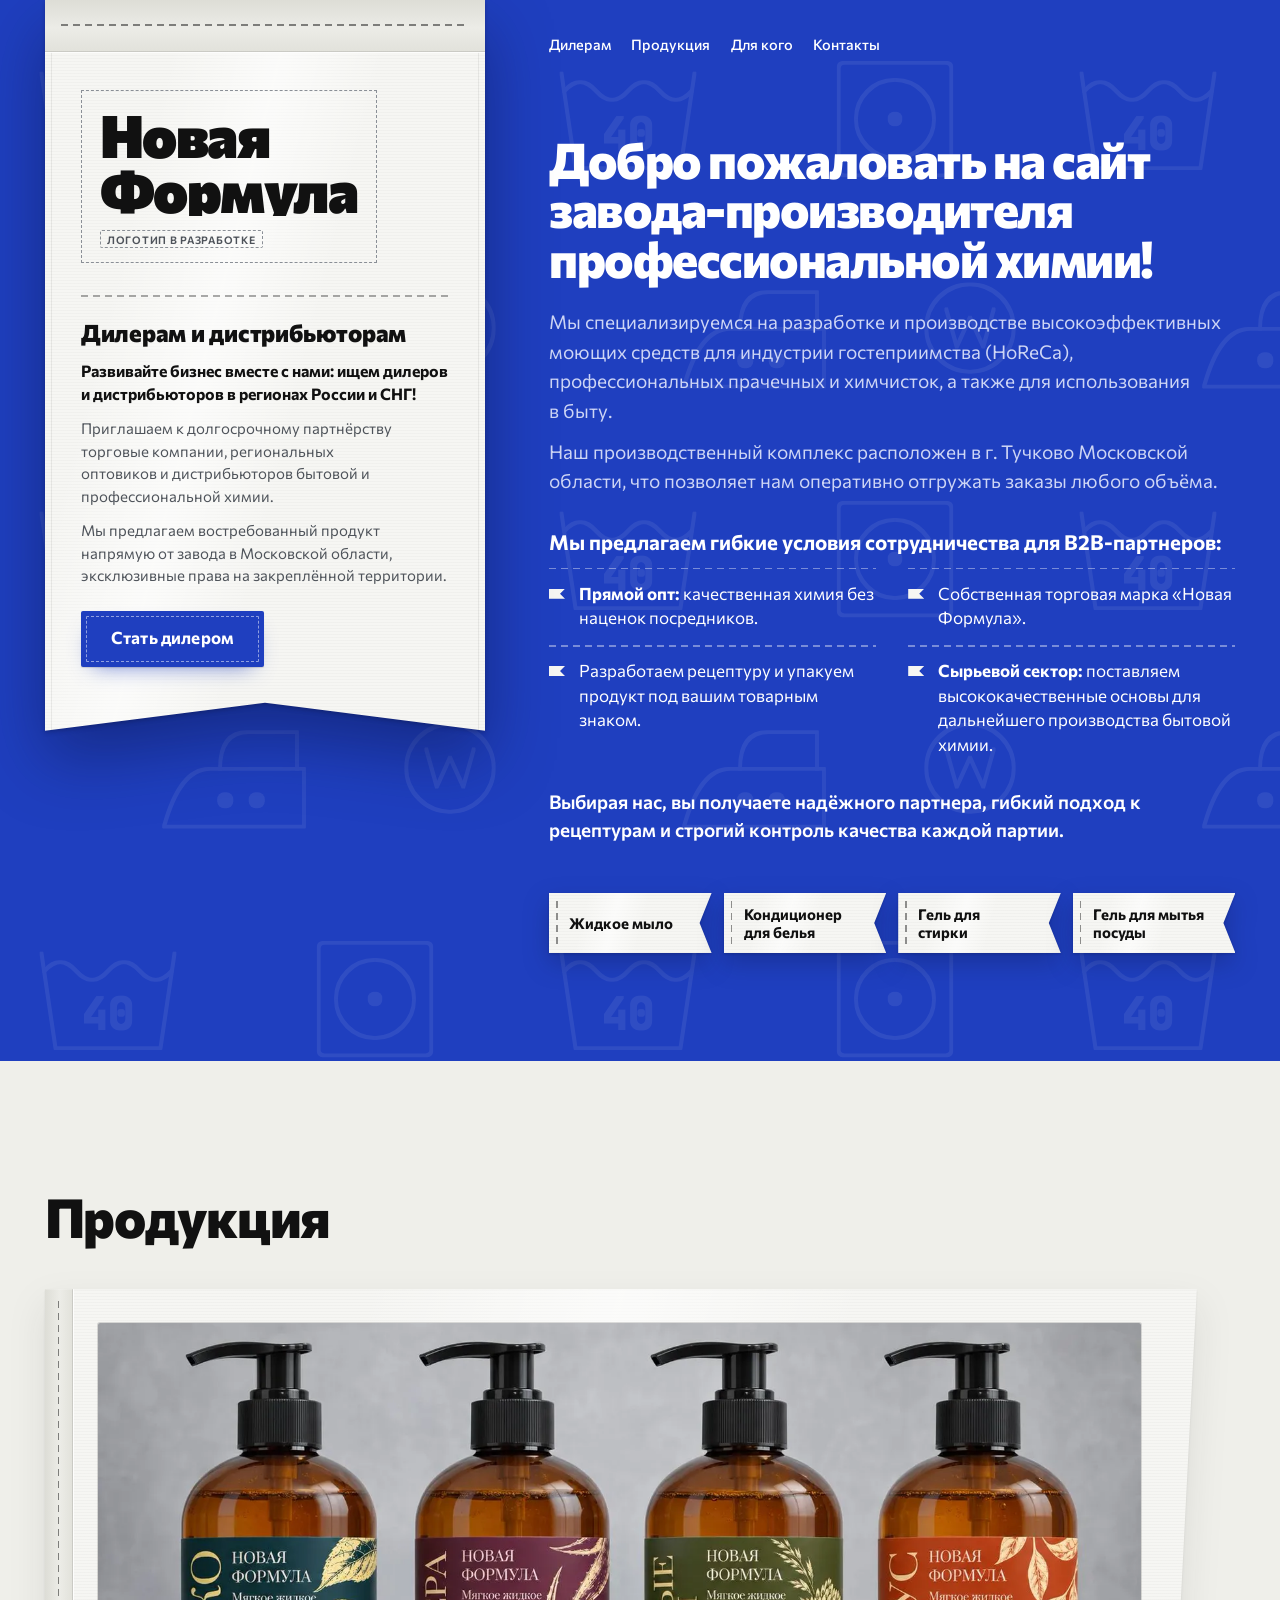
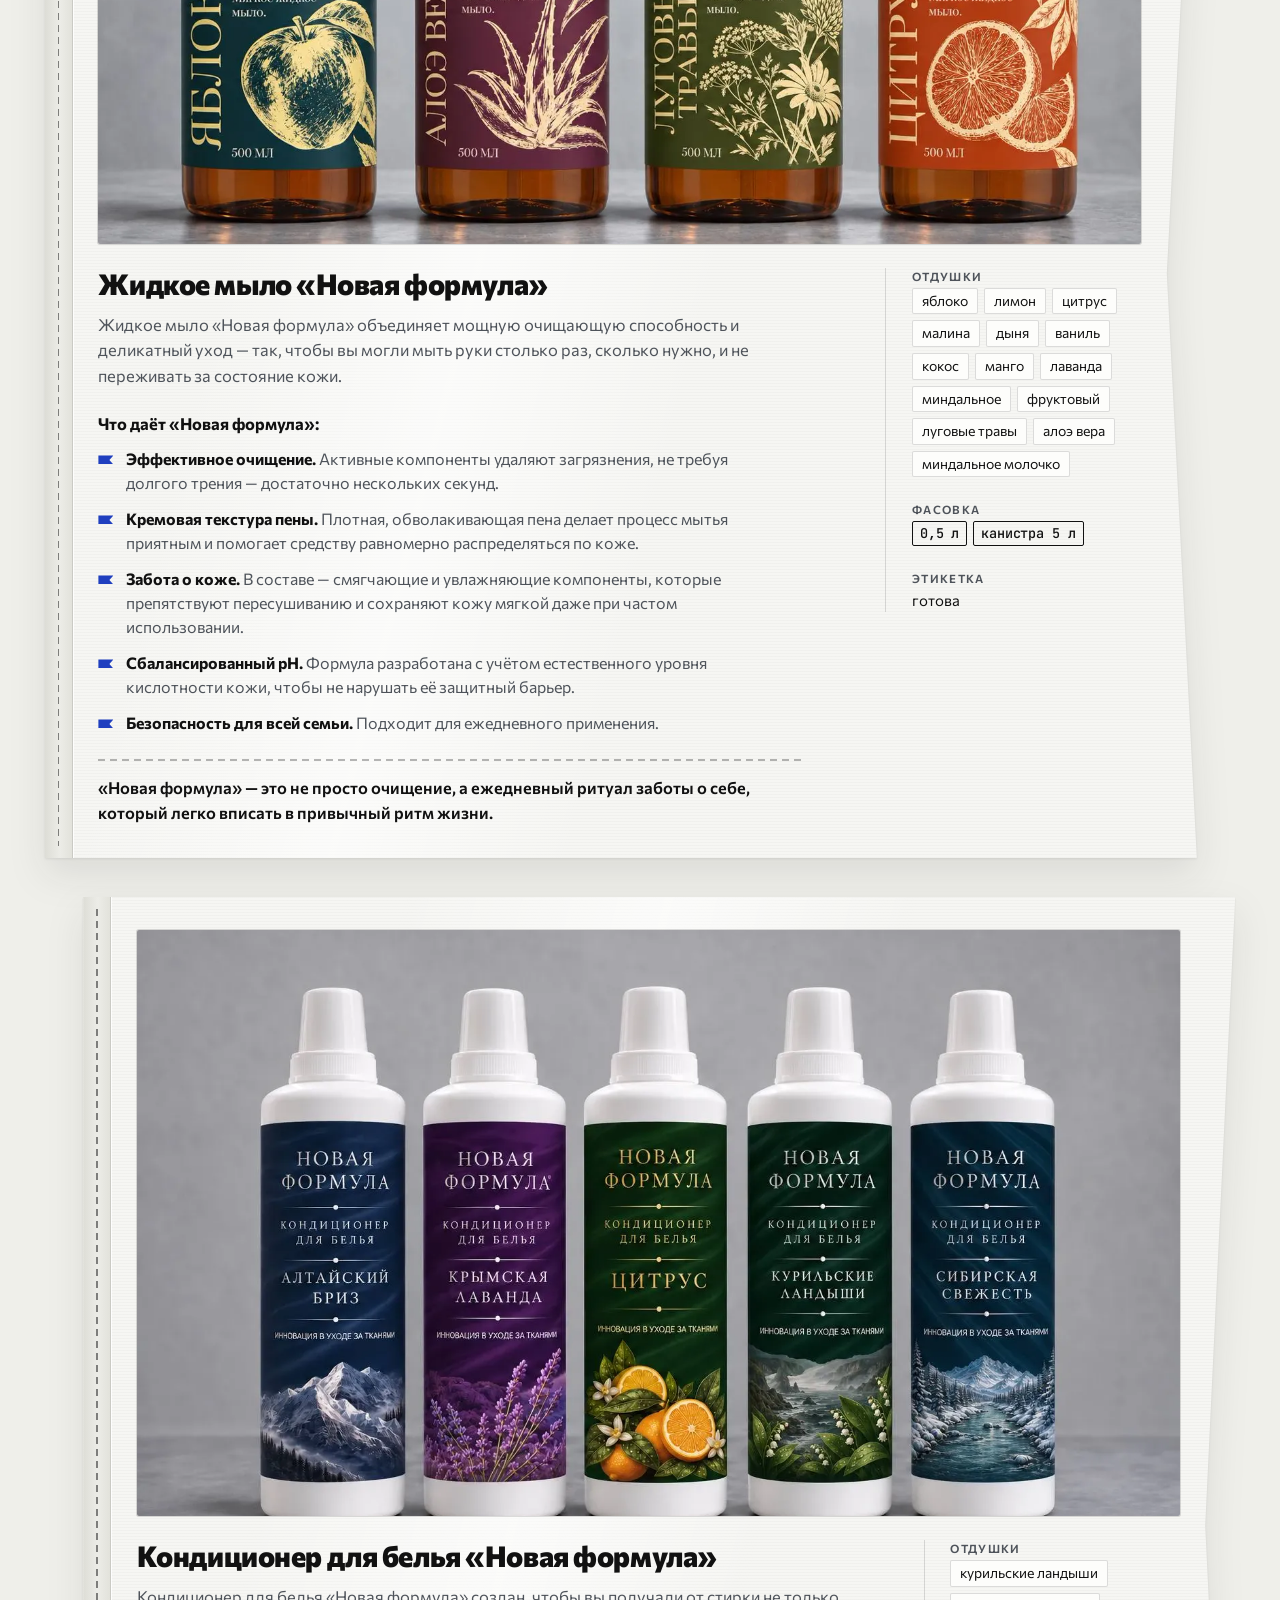
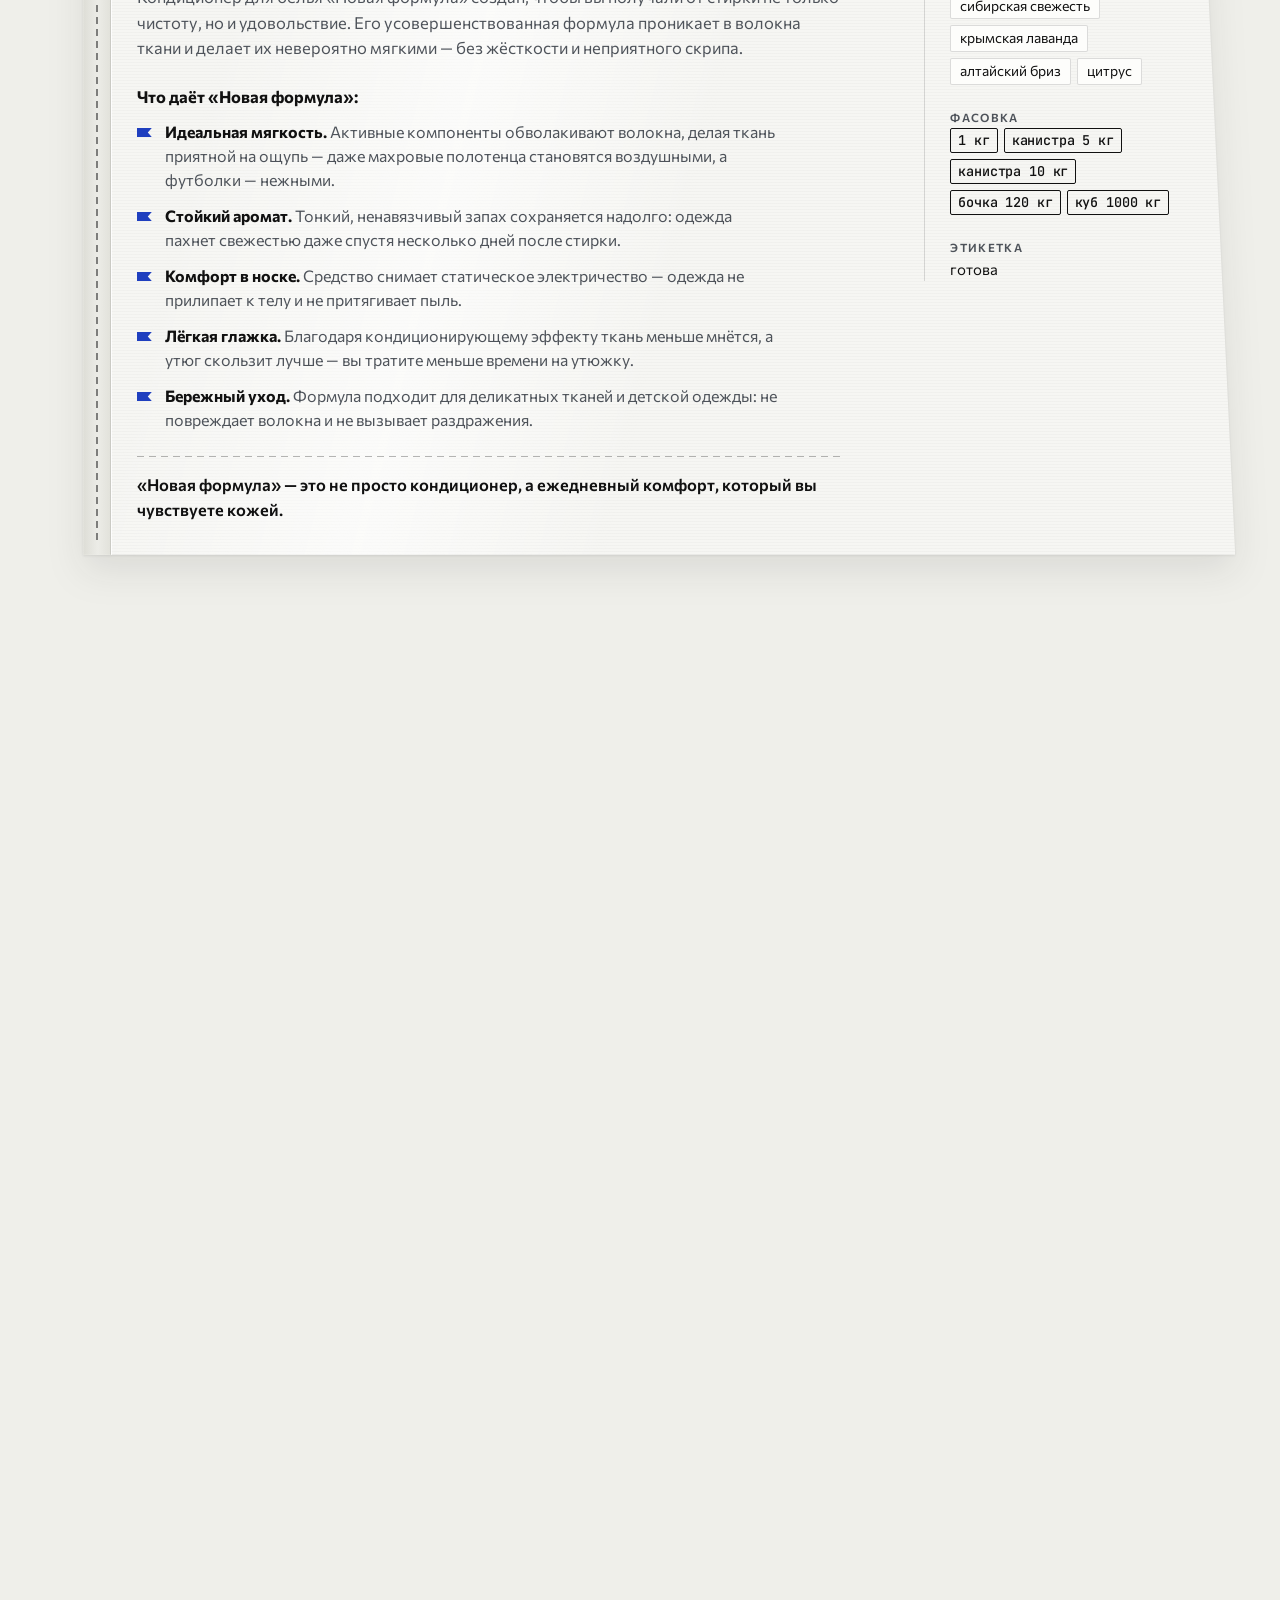
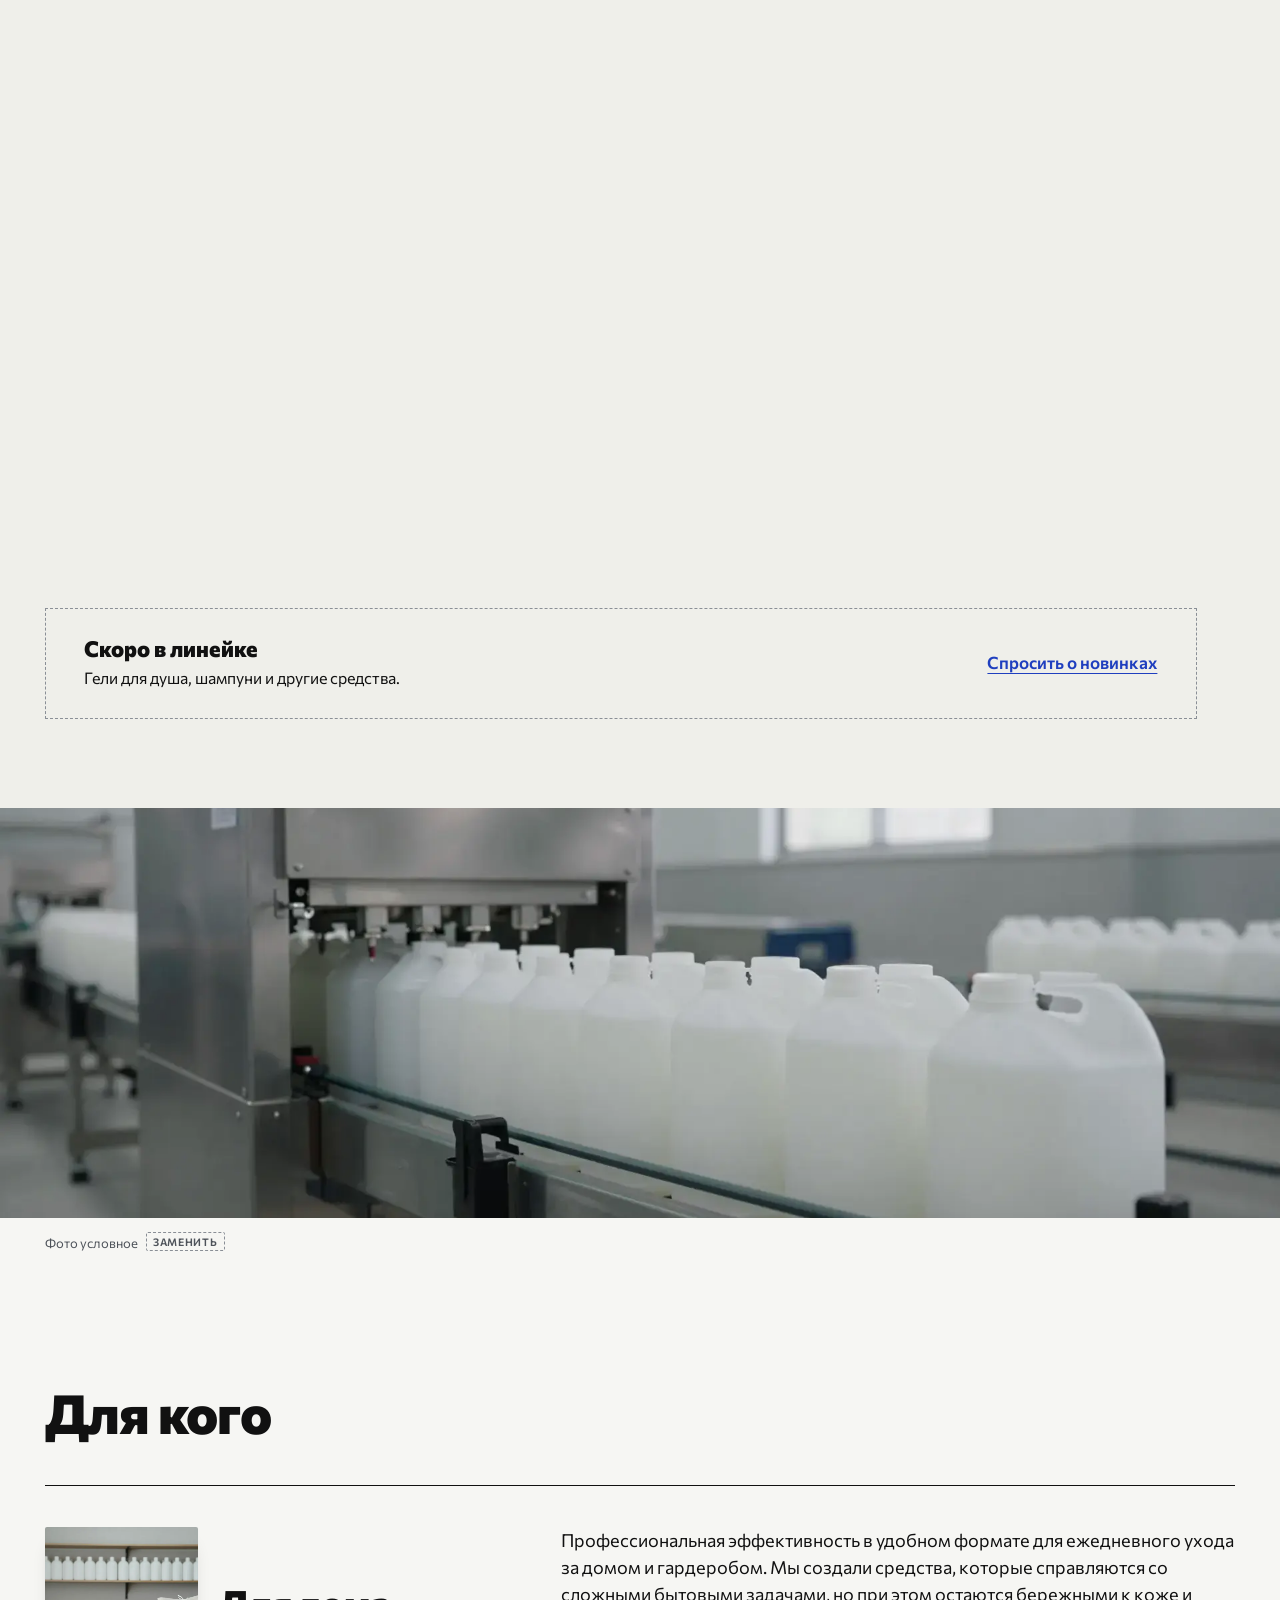
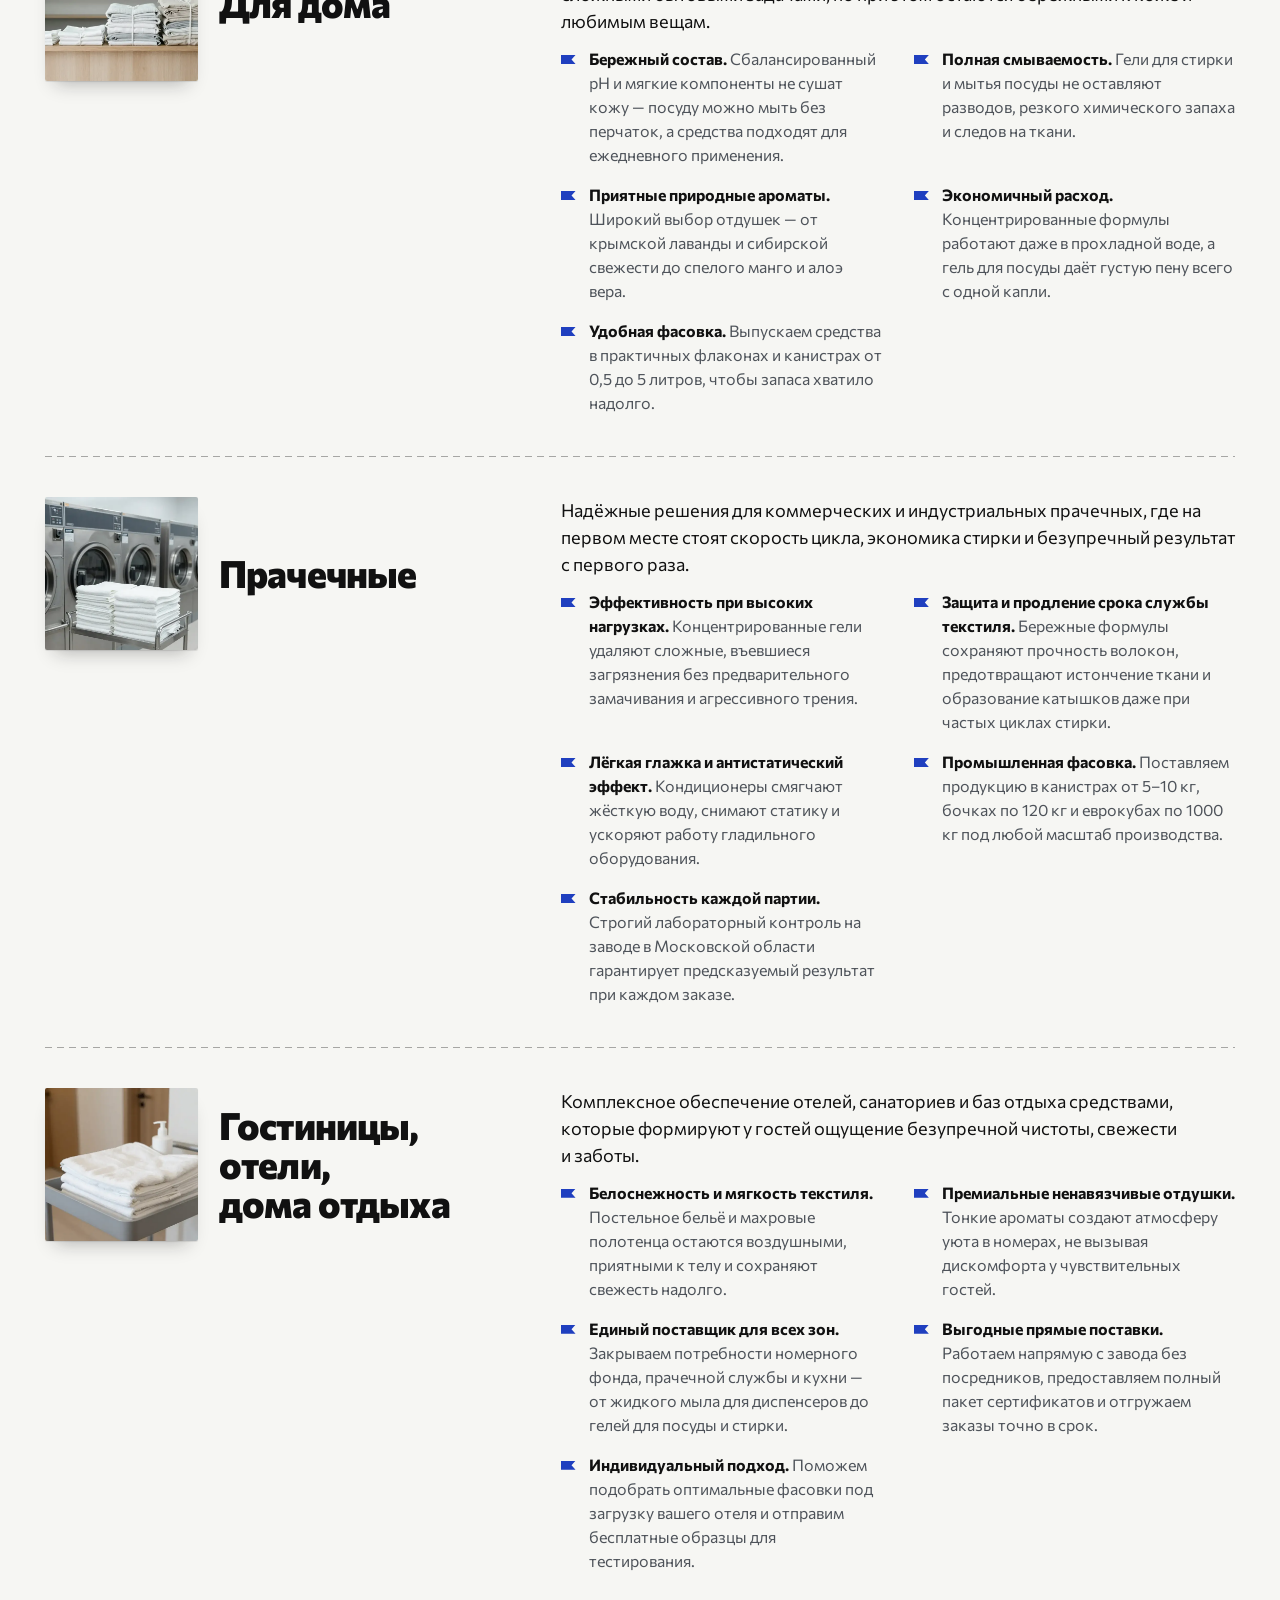
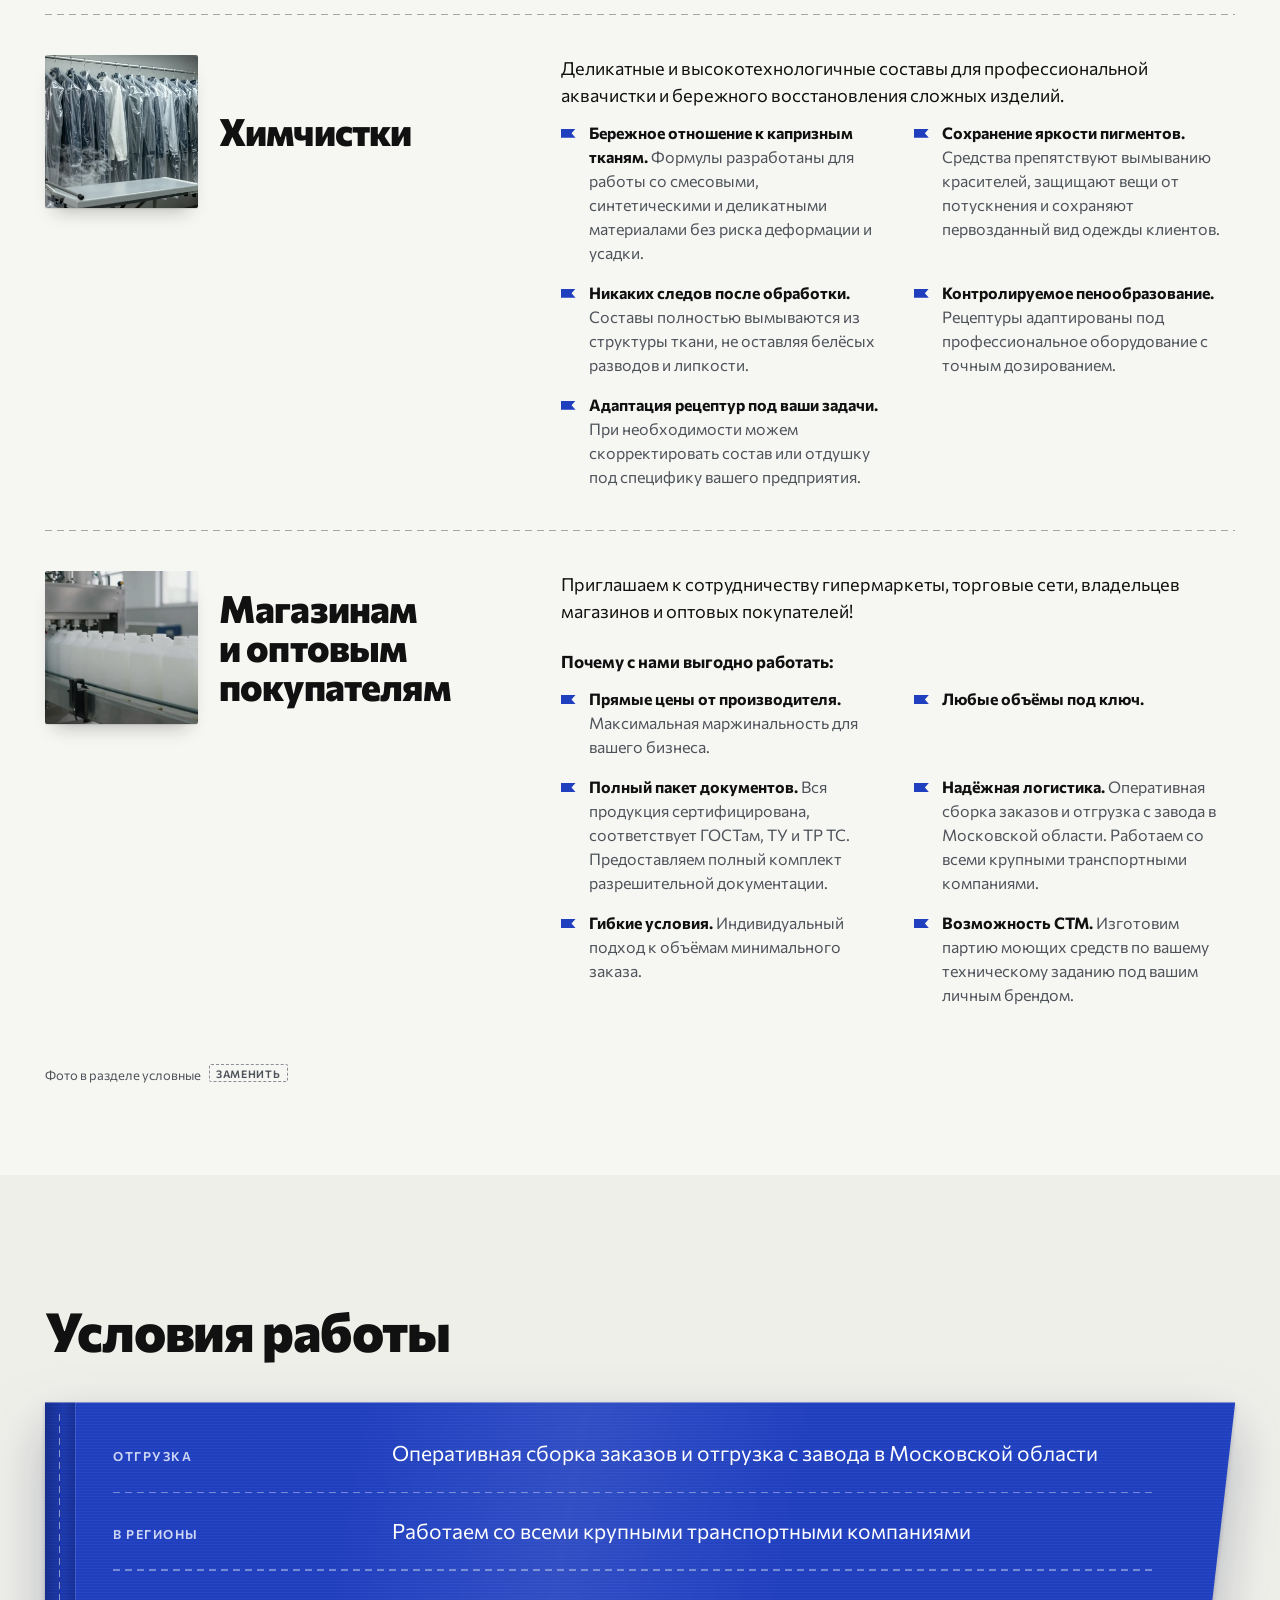
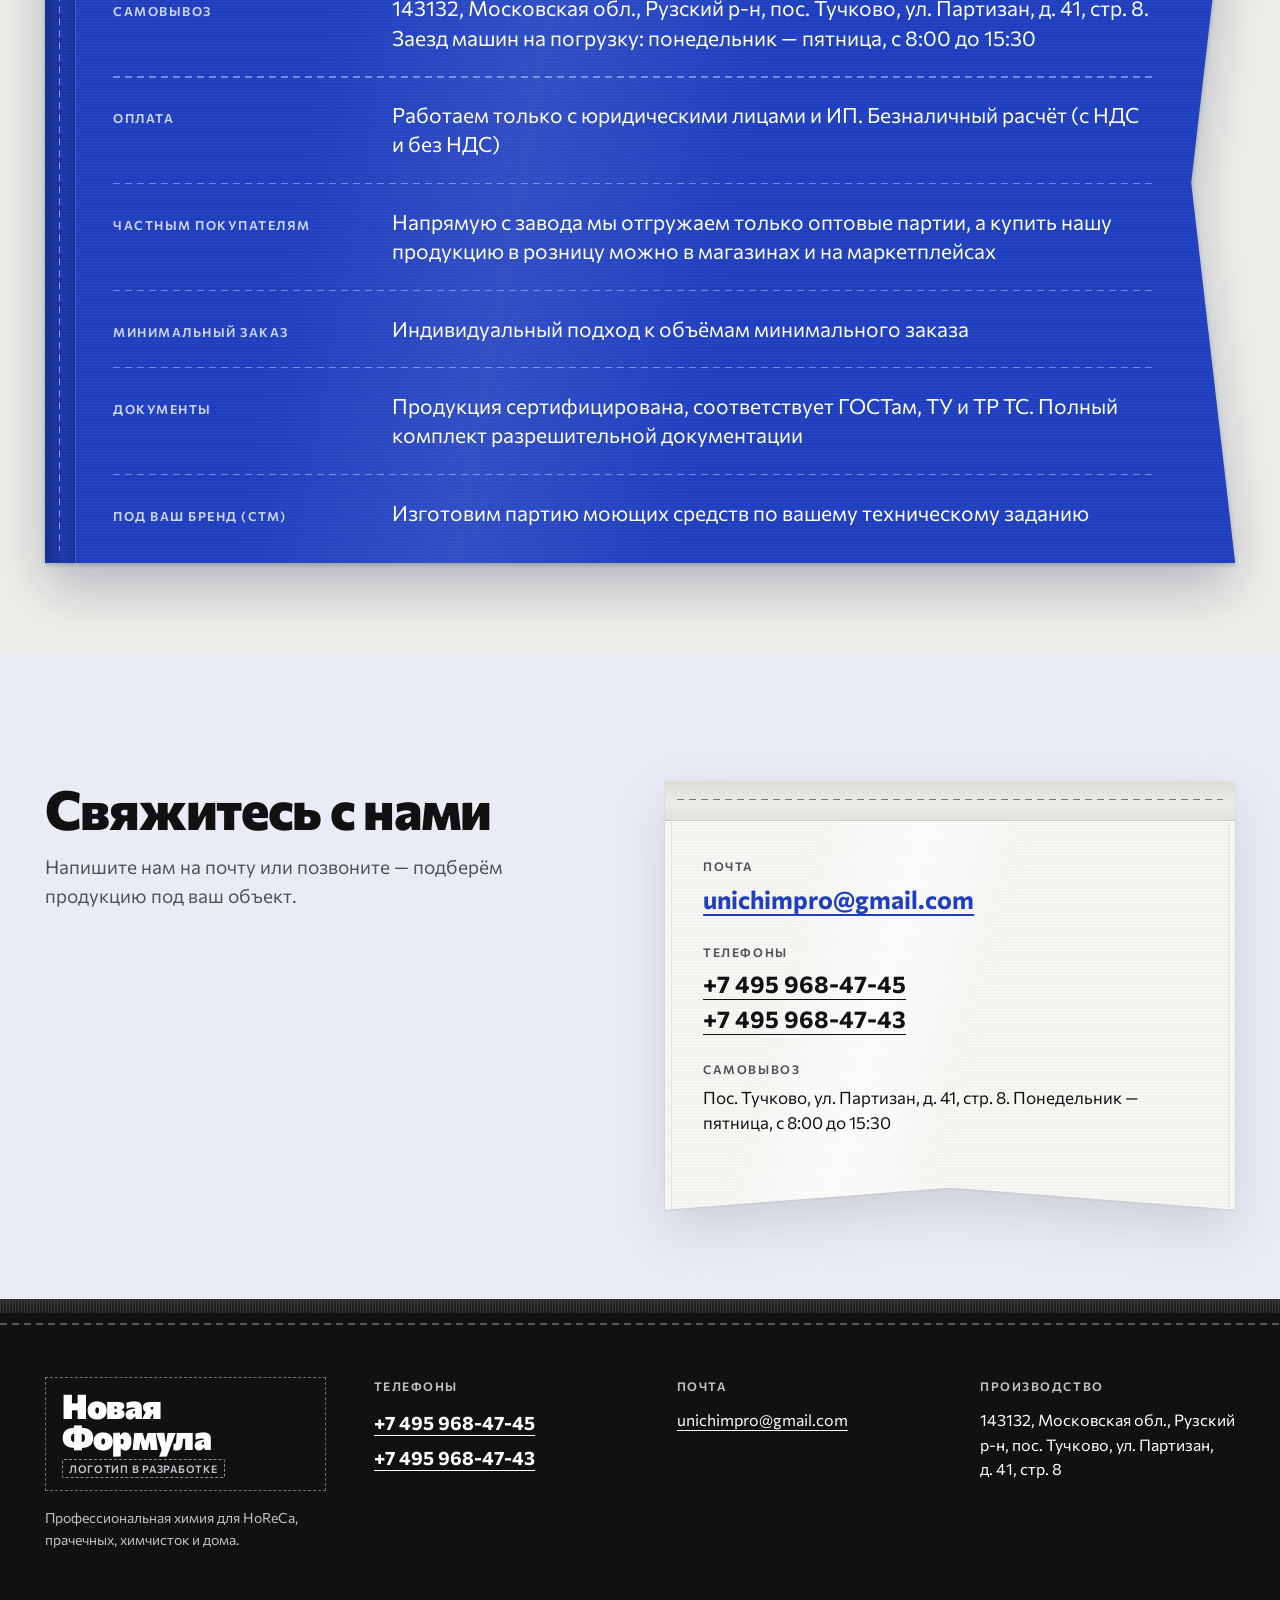
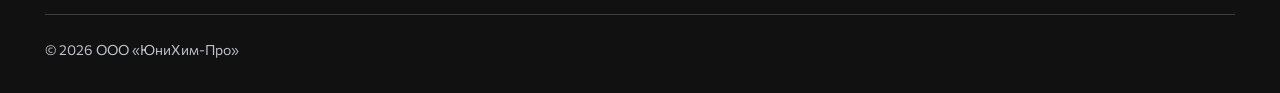
==== commit 3c76ee63: "Файловая структура: css/base + css/blocks, icons, images, js по модулям - css/index.css собирает bas" ====
--- a/docs/index.html
+++ b/docs/index.html
@@ -6,36 +6,14 @@
   <title>Новая Формула — моющие средства от производителя</title>
   <meta name="description" content="Завод-производитель профессиональной химии в Тучково, Московская область. Моющие средства «Новая Формула»: прямой опт, производство под вашим брендом, основы для бытовой химии.">
   <link rel="preload" href="fonts/commissioner-cyrillic.woff2" as="font" type="font/woff2" crossorigin>
-  <link rel="stylesheet" href="css/main.css">
+  <link rel="stylesheet" href="css/index.css">
   <script>try { if (!window.matchMedia('(prefers-reduced-motion: reduce)').matches) document.documentElement.classList.add('page--hero-motion'); } catch (e) {}</script>
-  <script src="js/main.js" defer></script>
+  <script src="js/header.js" defer></script>
+  <script src="js/burger.js" defer></script>
+  <script src="js/hero.js" defer></script>
+  <script src="js/reveal.js" defer></script>
 </head>
 <body>
-
-<svg class="sprite" xmlns="http://www.w3.org/2000/svg" aria-hidden="true" focusable="false">
-  <defs>
-    <symbol id="s-t40" viewBox="0 0 48 48" fill="none" stroke="currentColor" stroke-width="1.75" stroke-linecap="round" stroke-linejoin="round">
-      <path vector-effect="non-scaling-stroke" d="M5 13 L9 40 H39 L43 13"/>
-      <path vector-effect="non-scaling-stroke" d="M5.8 18 c3 -3.4 6.1 -3.4 9.1 0 s6.1 3.4 9.1 0 s6.1 -3.4 9.1 0 s6.1 3.4 9.1 0"/>
-      <text x="24" y="34.6" text-anchor="middle" fill="currentColor" stroke="none" font-family="JetBrains Mono, monospace" font-size="12.5" font-weight="600">40</text>
-    </symbol>
-    <symbol id="s-tumble" viewBox="0 0 48 48" fill="none" stroke="currentColor" stroke-width="1.75" stroke-linecap="round" stroke-linejoin="round">
-      <rect vector-effect="non-scaling-stroke" x="6" y="6" width="36" height="36" rx="1.5"/>
-      <circle vector-effect="non-scaling-stroke" cx="24" cy="24" r="12.5"/>
-      <circle vector-effect="non-scaling-stroke" cx="24" cy="24" r="2" fill="currentColor" stroke="none"/>
-    </symbol>
-    <symbol id="s-iron2" viewBox="0 0 48 48" fill="none" stroke="currentColor" stroke-width="1.75" stroke-linecap="round" stroke-linejoin="round">
-      <path vector-effect="non-scaling-stroke" d="M4 39 H44 V22.5 H17 C10.6 22.5 6.6 29.5 4 39 Z"/>
-      <path vector-effect="non-scaling-stroke" d="M20 22.5 C20 15.6 22.6 12 28 12 H42 V22.5"/>
-      <circle vector-effect="non-scaling-stroke" cx="21.5" cy="31.5" r="2" fill="currentColor" stroke="none"/>
-      <circle vector-effect="non-scaling-stroke" cx="30.5" cy="31.5" r="2" fill="currentColor" stroke="none"/>
-    </symbol>
-    <symbol id="s-w" viewBox="0 0 48 48" fill="none" stroke="currentColor" stroke-width="1.75" stroke-linecap="round" stroke-linejoin="round">
-      <circle vector-effect="non-scaling-stroke" cx="24" cy="24" r="17.5"/>
-      <path vector-effect="non-scaling-stroke" d="M14.5 16.5 L18.7 31.5 L24 19.8 L29.3 31.5 L33.5 16.5"/>
-    </symbol>
-  </defs>
-</svg>
 
 <a class="skip-link" href="#request">Перейти к контактам</a>
 
@@ -76,10 +54,10 @@
     <svg class="hero__pattern" aria-hidden="true" focusable="false">
       <defs>
         <pattern id="care-pattern" width="520" height="440" patternUnits="userSpaceOnUse">
-          <use href="#s-t40" x="24" y="28" width="168" height="168"/>
-          <use href="#s-tumble" x="300" y="44" width="150" height="150"/>
-          <use href="#s-iron2" x="150" y="250" width="168" height="168"/>
-          <use href="#s-w" x="390" y="268" width="120" height="120"/>
+          <use href="icons/sprite.svg#s-t40" x="24" y="28" width="168" height="168"/>
+          <use href="icons/sprite.svg#s-tumble" x="300" y="44" width="150" height="150"/>
+          <use href="icons/sprite.svg#s-iron2" x="150" y="250" width="168" height="168"/>
+          <use href="icons/sprite.svg#s-w" x="390" y="268" width="120" height="120"/>
         </pattern>
         <filter id="care-pattern-ink" x="0" y="0" width="100%" height="100%"><feMorphology operator="dilate" radius="1.2"/></filter>
       </defs>
@@ -143,7 +121,7 @@
         <article class="product product--photo reveal reveal--sway" id="product-soap" aria-labelledby="product-soap-title">
           <div class="product__inner satin">
             <figure class="product__media product__media--photo">
-              <img class="product__image" src="img/nf-soap.webp" alt="Жидкое мыло «Новая формула»: яблоко, алоэ вера, луговые травы, цитрус" width="1600" height="900" loading="lazy" decoding="async">
+              <img class="product__image" src="images/nf-soap.webp" alt="Жидкое мыло «Новая формула»: яблоко, алоэ вера, луговые травы, цитрус" width="1600" height="900" loading="lazy" decoding="async">
             </figure>
             <div class="product__main">
               <h3 class="product__name" id="product-soap-title">Жидкое мыло «Новая формула»</h3>
@@ -178,7 +156,7 @@
         <article class="product product--photo reveal reveal--sway" id="product-softener" aria-labelledby="product-softener-title">
           <div class="product__inner satin">
             <figure class="product__media product__media--photo">
-              <img class="product__image product__image--top" src="img/nf-softener.webp" alt="Кондиционер для белья «Новая формула»: алтайский бриз, крымская лаванда, цитрус, курильские ландыши, сибирская свежесть" width="1536" height="1024" loading="lazy" decoding="async">
+              <img class="product__image product__image--top" src="images/nf-softener.webp" alt="Кондиционер для белья «Новая формула»: алтайский бриз, крымская лаванда, цитрус, курильские ландыши, сибирская свежесть" width="1536" height="1024" loading="lazy" decoding="async">
             </figure>
             <div class="product__main">
               <h3 class="product__name" id="product-softener-title">Кондиционер для белья «Новая формула»</h3>
@@ -290,7 +268,7 @@
   </section>
 
   <figure class="photo-band">
-    <img class="photo-band__image reveal reveal--zoom" src="img/lab-production.webp" alt="Белые канистры на линии розлива" width="1920" height="1080" loading="lazy" decoding="async">
+    <img class="photo-band__image reveal reveal--zoom" src="images/lab-production.webp" alt="Белые канистры на линии розлива" width="1920" height="1080" loading="lazy" decoding="async">
     <figcaption class="photo-band__caption container reveal">Фото условное <span class="todo">заменить</span></figcaption>
   </figure>
 
@@ -302,7 +280,7 @@
       <ul class="audience">
         <li class="audience__item reveal">
           <div class="audience__head">
-            <img class="audience__photo" src="img/lab-service.webp" alt="" width="900" height="600">
+            <img class="audience__photo" src="images/lab-service.webp" alt="" width="900" height="600">
             <h3 class="audience__title">Для дома</h3>
           </div>
           <div class="audience__body">
@@ -318,7 +296,7 @@
         </li>
         <li class="audience__item reveal">
           <div class="audience__head">
-            <img class="audience__photo" src="img/lab-laundry.webp" alt="" width="900" height="600">
+            <img class="audience__photo" src="images/lab-laundry.webp" alt="" width="900" height="600">
             <h3 class="audience__title">Прачечные</h3>
           </div>
           <div class="audience__body">
@@ -334,7 +312,7 @@
         </li>
         <li class="audience__item reveal">
           <div class="audience__head">
-            <img class="audience__photo" src="img/lab-hotel.webp" alt="" width="900" height="600">
+            <img class="audience__photo" src="images/lab-hotel.webp" alt="" width="900" height="600">
             <h3 class="audience__title">Гостиницы, отели, дома отдыха</h3>
           </div>
           <div class="audience__body">
@@ -350,7 +328,7 @@
         </li>
         <li class="audience__item reveal">
           <div class="audience__head">
-            <img class="audience__photo" src="img/lab-drycleaning.webp" alt="" width="900" height="600">
+            <img class="audience__photo" src="images/lab-drycleaning.webp" alt="" width="900" height="600">
             <h3 class="audience__title">Химчистки</h3>
           </div>
           <div class="audience__body">
@@ -366,7 +344,7 @@
         </li>
         <li class="audience__item reveal">
           <div class="audience__head">
-            <img class="audience__photo" src="img/lab-production.webp" alt="" width="1920" height="1080">
+            <img class="audience__photo" src="images/lab-production.webp" alt="" width="1920" height="1080">
             <h3 class="audience__title">Магазинам и оптовым покупателям</h3>
           </div>
           <div class="audience__body">
--- a/docs/css/index.css
+++ b/docs/css/index.css
@@ -0,0 +1,52 @@
+/* Новая Формула — точка входа стилей.
+   Классы по БЭМ: block, block__element, block--modifier. Один блок — один файл.
+   Порядок важен: общие блоки-миксы (todo, fold, btn, phone…) идут раньше блоков,
+   которые их уточняют. */
+
+/* Base */
+@import url('base/fonts.css');
+@import url('base/vars.css');
+@import url('base/normalize.css');
+@import url('base/globals.css');
+
+/* Shared blocks */
+@import url('blocks/container.css');
+@import url('blocks/skip-link.css');
+@import url('blocks/todo.css');
+@import url('blocks/fold.css');
+@import url('blocks/satin.css');
+@import url('blocks/selvage.css');
+@import url('blocks/btn.css');
+@import url('blocks/phone.css');
+@import url('blocks/logo-slot.css');
+
+/* Header */
+@import url('blocks/site-header.css');
+@import url('blocks/burger.css');
+@import url('blocks/site-nav.css');
+
+/* Hero */
+@import url('blocks/hero.css');
+@import url('blocks/offer-list.css');
+@import url('blocks/care-label.css');
+@import url('blocks/dealer.css');
+@import url('blocks/quick-links.css');
+
+/* Sections */
+@import url('blocks/section.css');
+@import url('blocks/products.css');
+@import url('blocks/product.css');
+@import url('blocks/specs.css');
+@import url('blocks/chip.css');
+@import url('blocks/tag-list.css');
+@import url('blocks/photo-band.css');
+@import url('blocks/audience.css');
+@import url('blocks/terms.css');
+@import url('blocks/contact.css');
+@import url('blocks/contact-card.css');
+
+/* Footer */
+@import url('blocks/site-footer.css');
+
+/* Motion */
+@import url('blocks/reveal.css');
